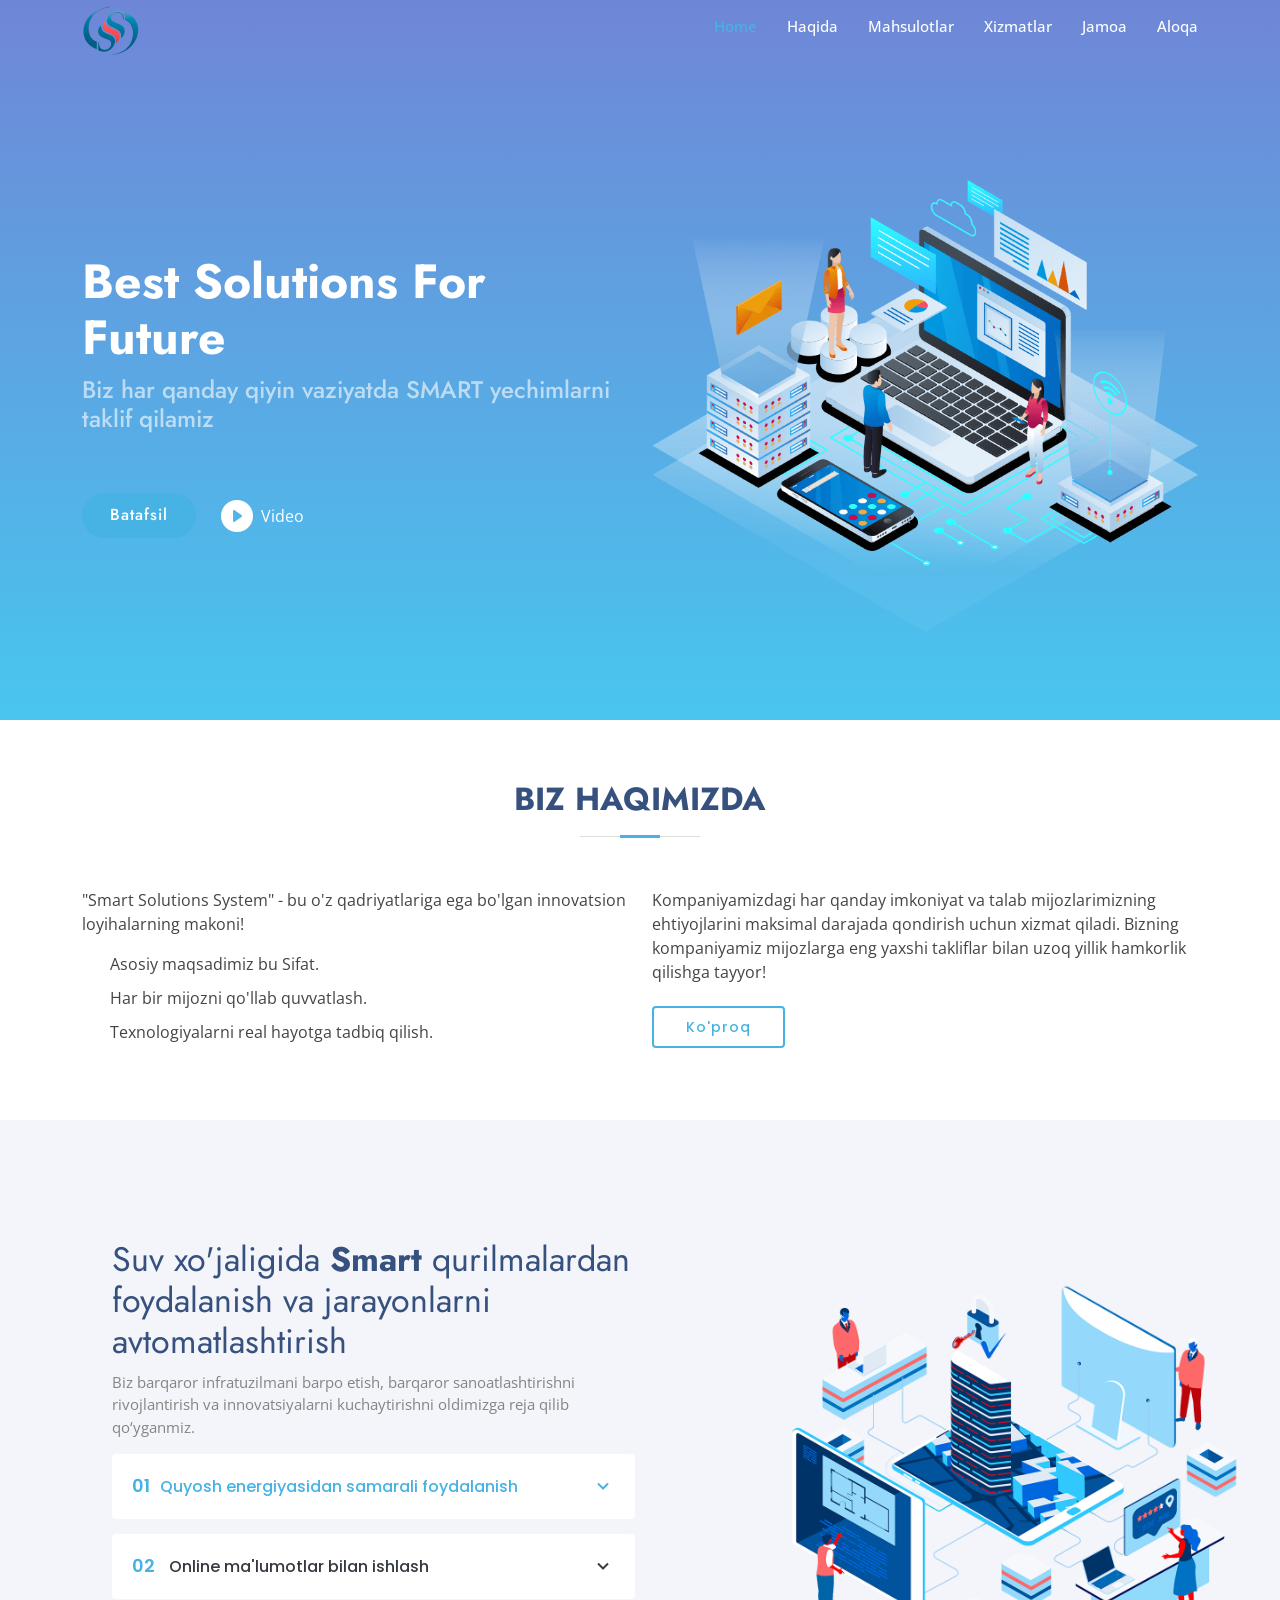
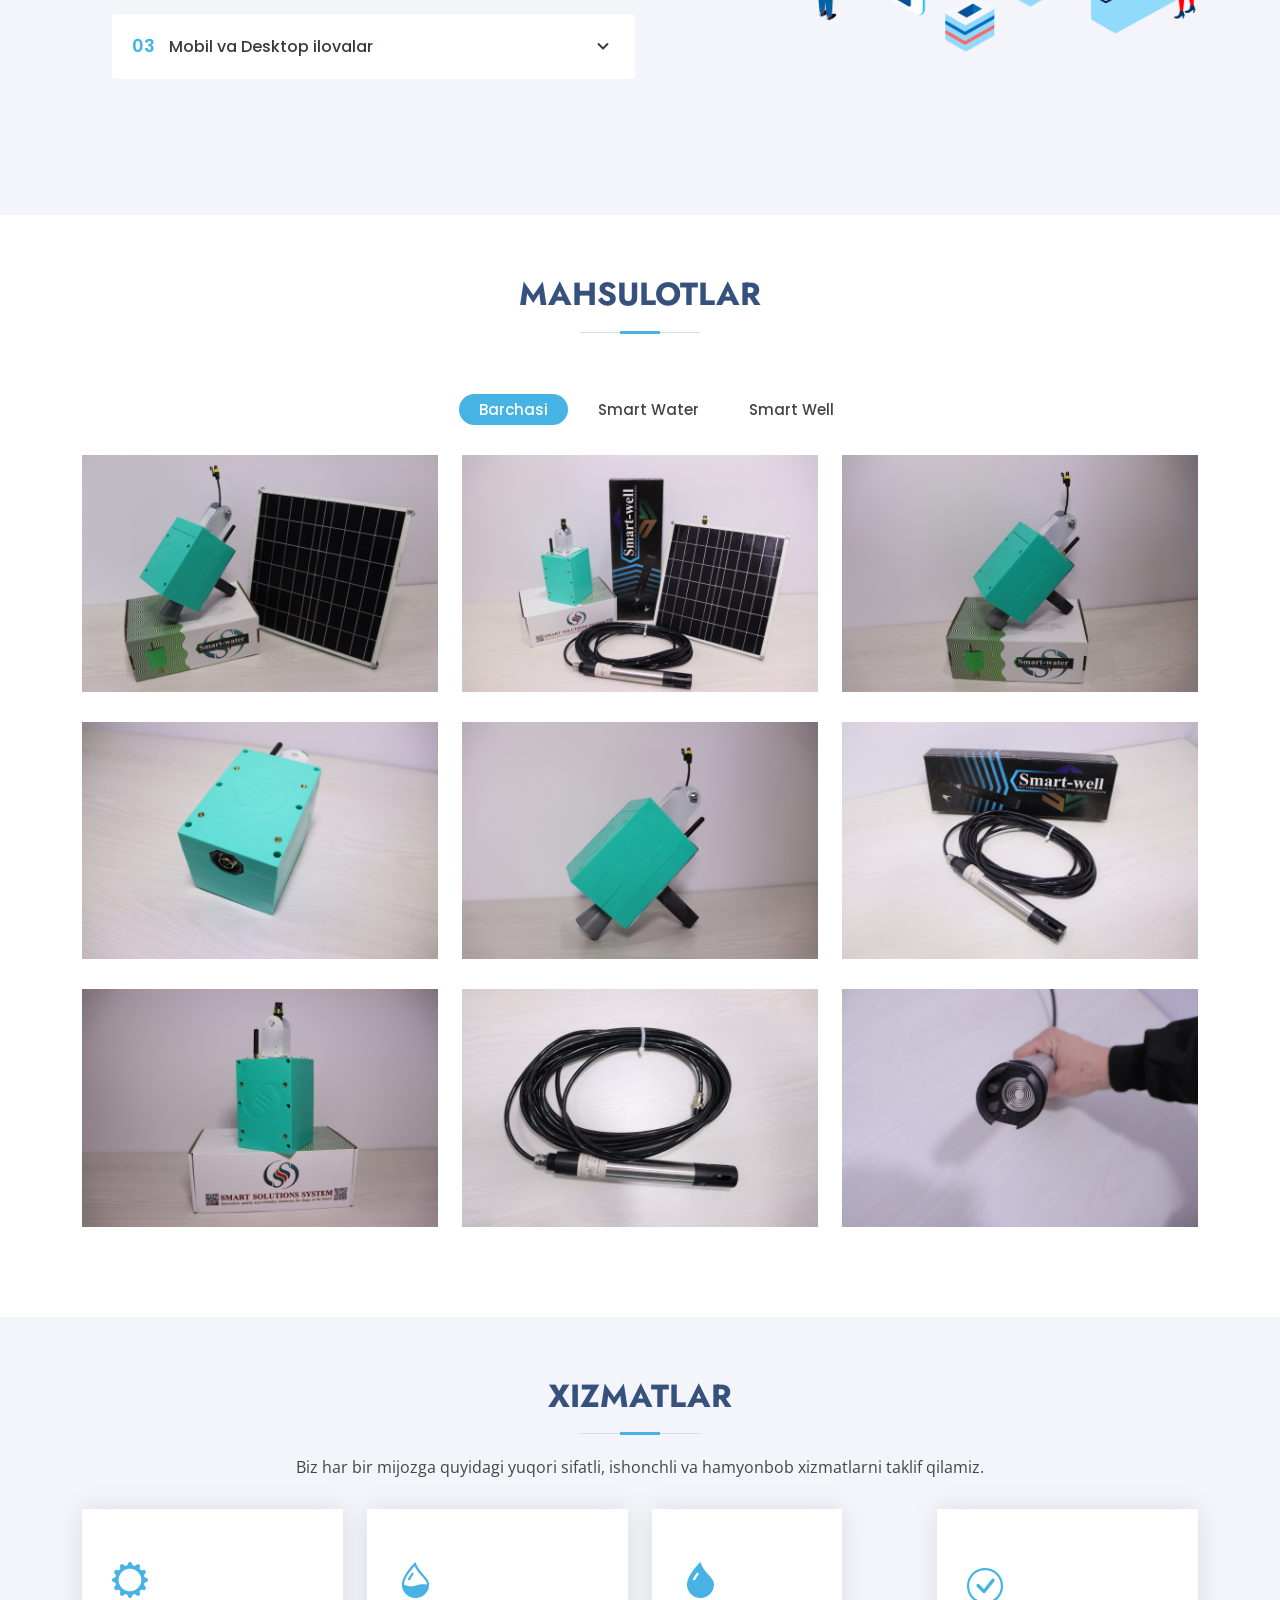
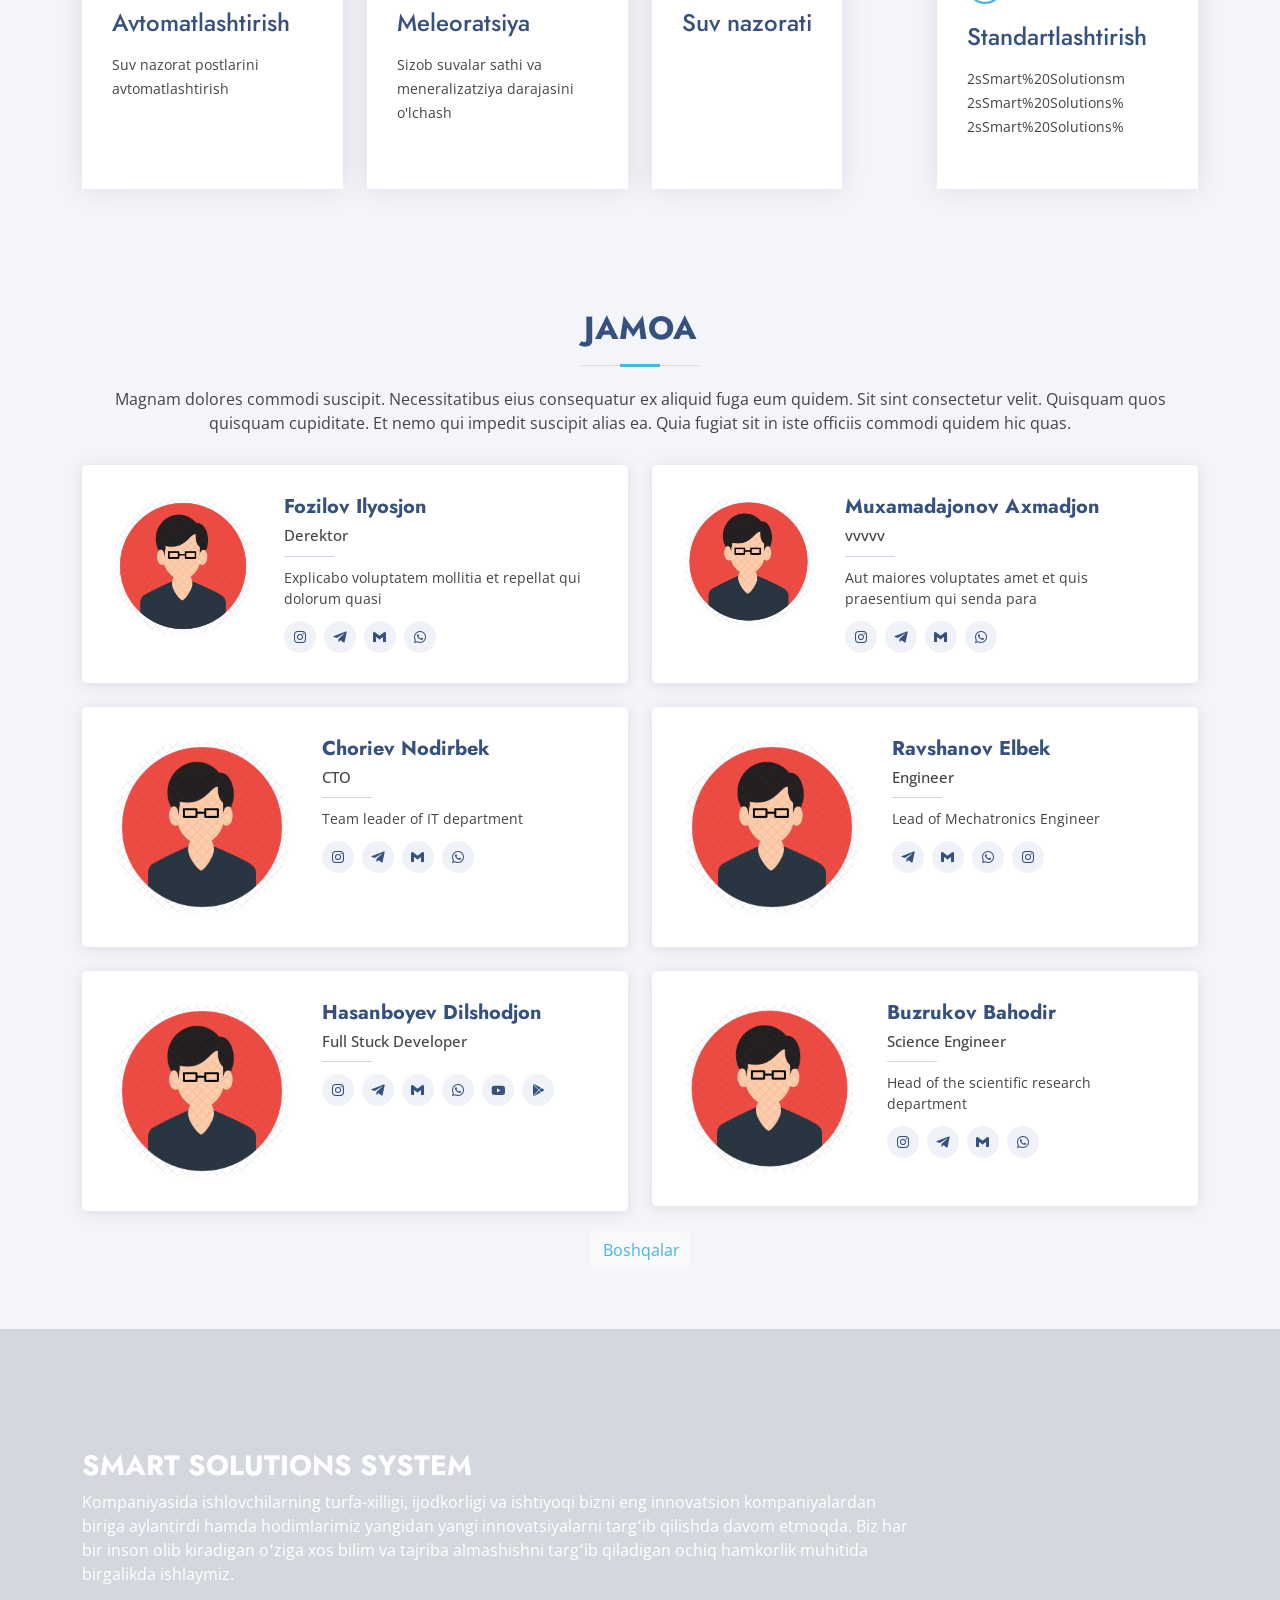
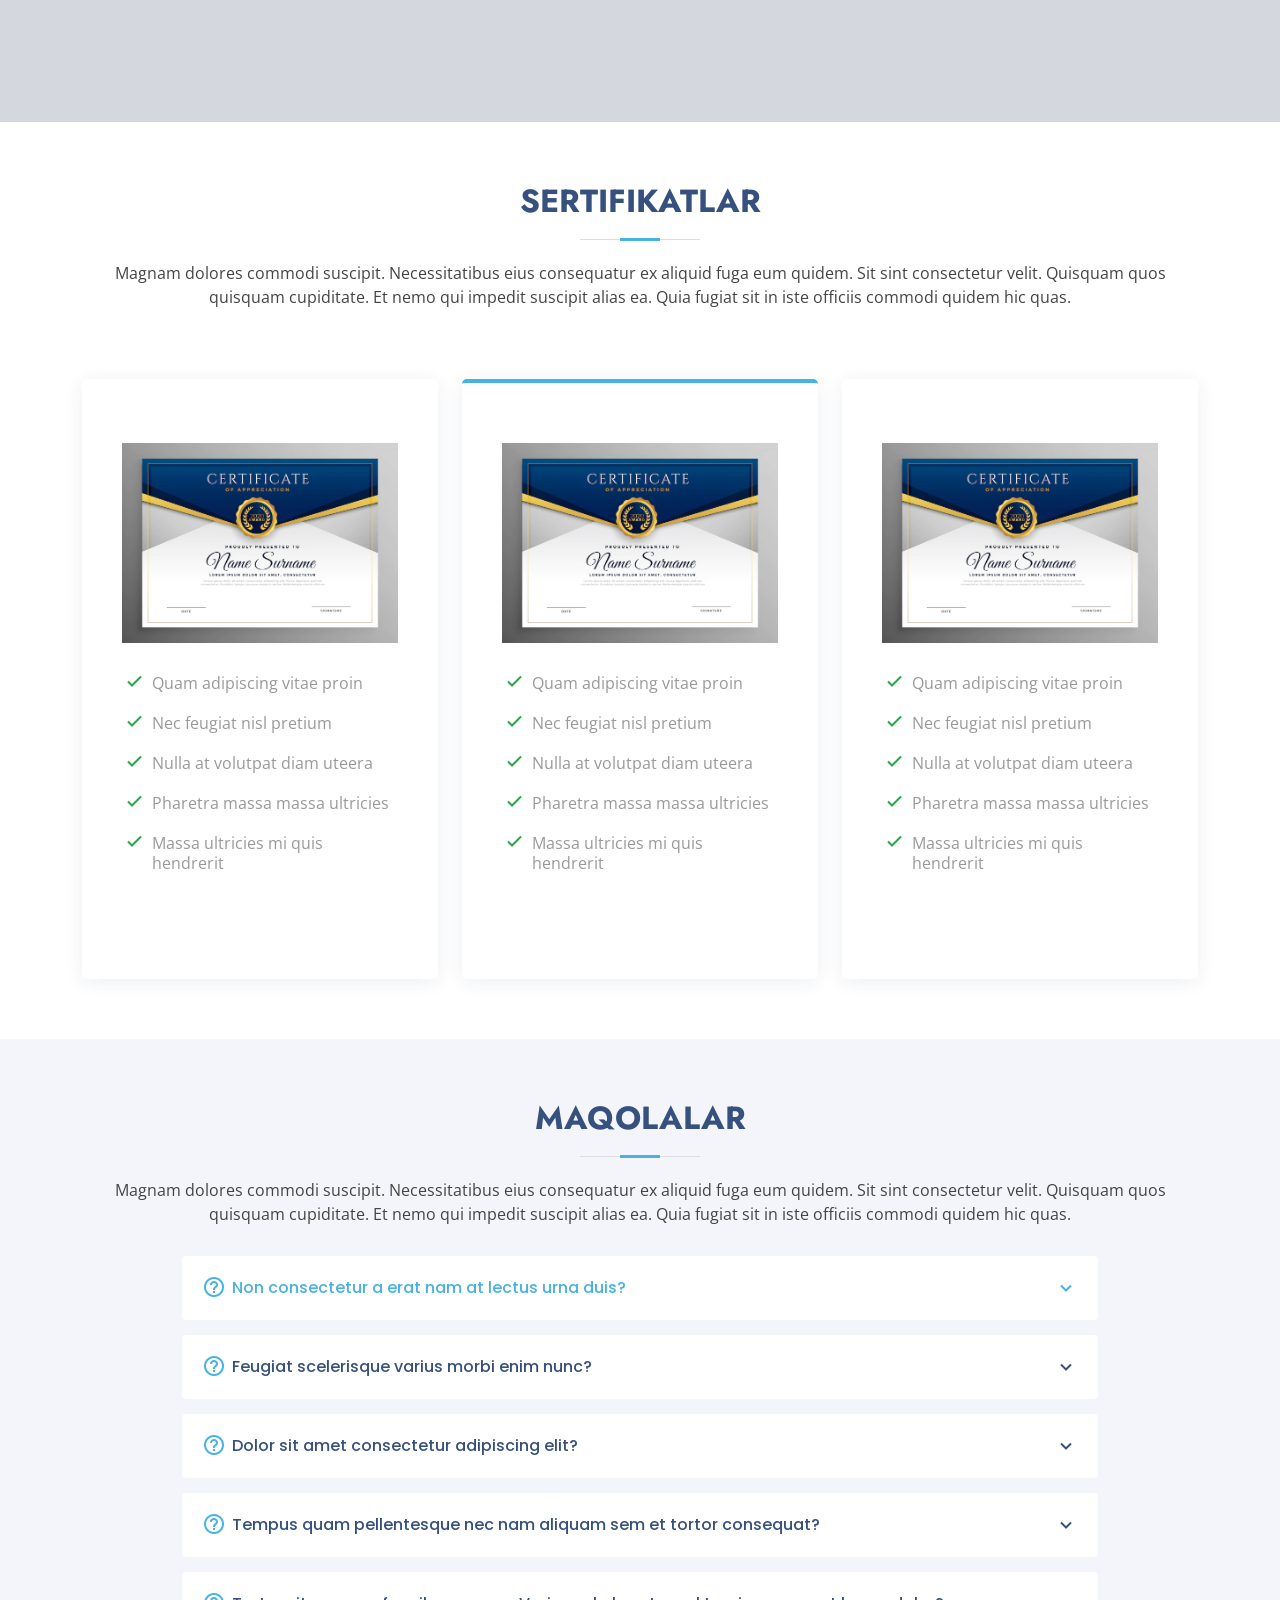
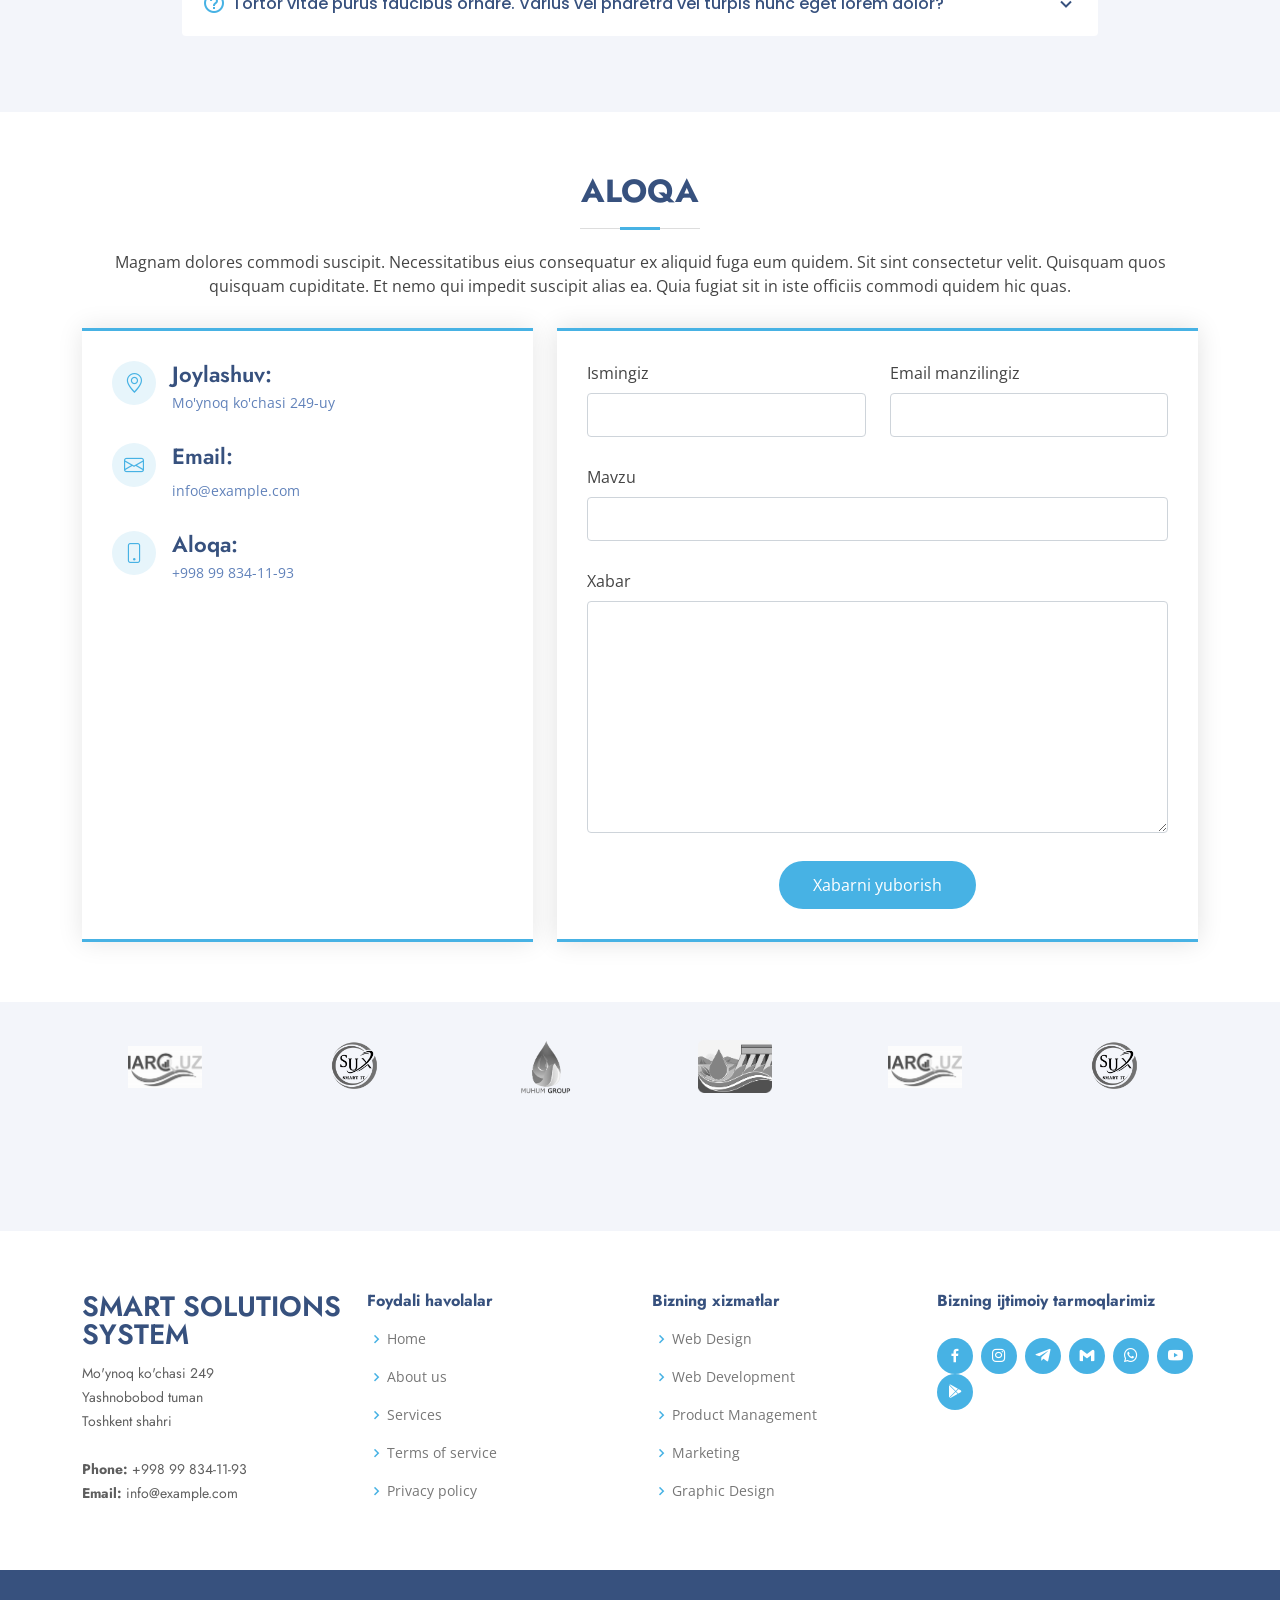
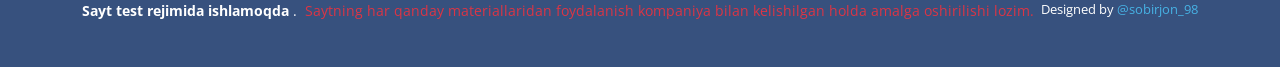
==== index.html @ 30fc3fca "before delete" ====
<!DOCTYPE html>
<html lang="en">

<head>
  <meta charset="utf-8">
  <meta content="width=device-width, initial-scale=1.0" name="viewport">

  <title>Smart Solutions System</title>
  <meta content="" name="description">
  <meta content="" name="keywords">

  <!-- Favicons -->
  <link href="assets/img/favicon.png" rel="icon">
  <link href="assets/img/apple-touch-icon.png" rel="apple-touch-icon">

  <!-- Google Fonts -->
  <link href="https://fonts.googleapis.com/css?family=Open+Sans:300,300i,400,400i,600,600i,700,700i|Jost:300,300i,400,400i,500,500i,600,600i,700,700i|Poppins:300,300i,400,400i,500,500i,600,600i,700,700i" rel="stylesheet">

  <!-- Vendor CSS Files -->
  <link href="assets/vendor/aos/aos.css" rel="stylesheet">
  <link href="assets/vendor/bootstrap/css/bootstrap.min.css" rel="stylesheet">
  <link href="assets/vendor/bootstrap-icons/bootstrap-icons.css" rel="stylesheet">
  <link rel="stylesheet" href="assets/js/purecounter_vanilla.js">
  <link href="assets/vendor/boxicons/css/boxicons.min.css" rel="stylesheet">
  <link href="assets/vendor/glightbox/css/glightbox.min.css" rel="stylesheet">
  <link href="assets/vendor/remixicon/remixicon.css" rel="stylesheet">
  <link href="assets/vendor/swiper/swiper-bundle.min.css" rel="stylesheet">
  <link href="assets/css/Newstyle.css">

  <!-- Main CSS File -->
  <link href="assets/css/style.css" rel="stylesheet">

</head>

<body>

  <!-- ======= Header ======= -->
  <header id="header" class="fixed-top ">
    <div class="container d-flex align-items-lg-start">

      <!-- <h1 class="logo me-auto"><a href="index.html"><img src="" alt=""><img src="assets/img/apple-touch-icon.png" alt=""></a></h1> -->
      <!-- Uncomment below if you prefer to use an image logo -->
      <a href="index.html" class="logo me-auto"><img src="assets/img/apple-touch-icon.png" alt="" class="img-fluid"></a>

      <nav id="navbar" class="navbar">
        <ul>
          <li><a class="nav-link scrollto active" href="#hero">Home</a></li>
          <li><a class="nav-link scrollto" href="#about">Haqida</a></li>
          <li><a class="nav-link   scrollto" href="#portfolio">Mahsulotlar</a></li>
          <li><a class="nav-link scrollto" href="#services">Xizmatlar</a></li>
          
          <li><a class="nav-link scrollto" href="#team">Jamoa</a></li>
          
          <li><a class="nav-link scrollto" href="#contact">Aloqa</a></li>
          <!-- <li><a class="getstarted scrollto" href="#about">Get Started</a></li> -->
        </ul>
        <i class="bi bi-list mobile-nav-toggle"></i>
      </nav><!-- .navbar -->

    </div>
  </header><!-- End Header -->

  <!-- ======= Hero Section ======= -->
  <section id="hero" class="d-flex align-items-center">

    <div class="container">
      <div class="row">
        <div class="col-lg-6 d-flex flex-column justify-content-center pt-4 pt-lg-0 order-2 order-lg-1" data-aos="fade-up" data-aos-delay="200">
          <h1>Best Solutions For Future</h1>
          <h2>Biz har qanday qiyin vaziyatda SMART yechimlarni taklif qilamiz</h2>
          <div class="d-flex justify-content-center justify-content-lg-start">
            <a href="#about" class="btn-get-started scrollto">Batafsil</a>
            <a href="https://www.youtube.com/@smartsolutionssystem8367" class="glightbox btn-watch-video"><i class="bi bi-play-circle-fill"></i><span>Video</span></a>
          </div>
        </div>
        <div class="col-lg-6 order-1 order-lg-2 hero-img" data-aos="zoom-in" data-aos-delay="200">
          <img src="assets/img/hero-img.png" class="img-fluid animated" alt="">
        </div>
      </div>
    </div>

  </section><!-- End Hero -->  

  <main id="main">

    

    <!-- ======= About Us Section ======= -->
    <section id="about" class="about">
      <div class="container" data-aos="fade-up">

        <div class="section-title">
          <h2>Biz haqimizda</h2>
        </div>

        <div class="row content">
          <div class="col-lg-6">
            <p>
              "Smart Solutions System" - bu o'z qadriyatlariga ega bo'lgan innovatsion loyihalarning makoni! 
              
            </p>
            <ul>
              <li><i class="ri-check-double-line"></i>Asosiy maqsadimiz bu  Sifat.</li>
              <li><i class="ri-check-double-line"></i>Har bir mijozni qo'llab quvvatlash.</li>
              <li><i class="ri-check-double-line"></i>Texnologiyalarni real hayotga tadbiq qilish.</li>
            </ul>
          </div>
          <div class="col-lg-6 pt-4 pt-lg-0">
            <p>
              Kompaniyamizdagi har qanday imkoniyat va talab mijozlarimizning ehtiyojlarini maksimal darajada qondirish uchun xizmat qiladi. Bizning kompaniyamiz mijozlarga eng yaxshi takliflar bilan uzoq yillik hamkorlik qilishga tayyor!
            </p>
            <a href="#" class="btn-learn-more">Ko'proq</a>
          </div>
        </div>

      </div>
    </section><!-- End About Us Section -->

    <!-- ======= Why Us Section ======= -->
    <section id="why-us" class="why-us section-bg">
      <div class="container-fluid" data-aos="fade-up">

        <div class="row">

          <div class="col-lg-7 d-flex flex-column justify-content-center align-items-stretch  order-2 order-lg-1">

            <div class="content">
              <h3>Suv xo'jaligida<strong> Smart </strong>qurilmalardan foydalanish va jarayonlarni avtomatlashtirish</h3>
              <p>
                Biz barqaror infratuzilmani barpo etish, barqaror sanoatlashtirishni rivojlantirish va innovatsiyalarni kuchaytirishni oldimizga reja qilib qo‘yganmiz.
              </p>
            </div>

            <div class="accordion-list">
              <ul>
                <li>
                  <a data-bs-toggle="collapse" class="collapse" data-bs-target="#accordion-list-1"><span>01</span>Quyosh energiyasidan samarali foydalanish <i class="bx bx-chevron-down icon-show"></i><i class="bx bx-chevron-down icon-close"></i></a>
                  <div id="accordion-list-1" class="collapse" data-bs-parent=".accordion-list">
                    <p>
                      Energiya isrofgarchiligini oldini olish maqsadida barcha Smart qurilmalar qayta tiklanuvchi energiya manbasi yani quyosh energiyasi ko'magida ishlaydi.
                    </p>
                  </div>
                </li>

                <li>
                  <a data-bs-toggle="collapse" data-bs-target="#accordion-list-2" class="collapsed"><span>02</span> Online ma'lumotlar bilan ishlash <i class="bx bx-chevron-down icon-show"></i><i class="bx bx-chevron-up icon-close"></i></a>
                  <div id="accordion-list-2" class="collapse" data-bs-parent=".accordion-list">
                    <p>
                      Barcha Smart qurilmalar real-time ma'lumotlarni yuboradi va ish samaradorligini sezilarli darajada oshiradi. 
                    </p>
                  </div>
                </li>

                <li>
                  <a data-bs-toggle="collapse" data-bs-target="#accordion-list-3" class="collapsed"><span>03</span>  <i class="bx bx-chevron-down icon-show"></i>Mobil va Desktop ilovalar<i class="bx bx-chevron-up icon-close"></i></a>
                  <div id="accordion-list-3" class="collapse" data-bs-parent=".accordion-list">
                    <p>
                      Jarayonlarni avtomatlashtirish maqsadida har bir Smart qurilmalar uchun maxsus zamonaviy mobil va desktop ilovalar ishlab chiqilgan.
                    </p>
                  </div>
                </li>

              </ul>
            </div>

          </div>

          <div class="col-lg-5 align-items-stretch order-1 order-lg-2 img" style='background-image: url("assets/img/why-us.png");' data-aos="zoom-in" data-aos-delay="150">&nbsp;</div>
        </div>

      </div>
    </section><!-- End Why Us Section -->

    

    <!-- ======= Portfolio Section ======= -->
    <section id="portfolio" class="portfolio">
      <div class="container" data-aos="fade-up">

        <div class="section-title">
          <h2>Mahsulotlar</h2>
          <!-- <p>Magnam dolores commodi suscipit. Necessitatibus eius consequatur ex aliquid fuga eum quidem. Sit sint consectetur velit. Quisquam quos quisquam cupiditate. Et nemo qui impedit suscipit alias ea. Quia fugiat sit in iste officiis commodi quidem hic quas.</p> -->
        </div>
        
          
        <ul id="portfolio-flters" class="d-flex justify-content-center" data-aos="fade-up" data-aos-delay="100">
          <li data-filter="*" class="filter-active">Barchasi</li>
          <li data-filter=".filter-app">Smart Water</li>
          <li data-filter=".filter-card">Smart Well</li>
          <!-- <li data-filter=".filter-web">Smart Pipe</li> -->
        </ul>

          <!-- 1 -->
        <div class="row portfolio-container" data-aos="fade-up" data-aos-delay="200">
                        
          <div class="col-lg-4 col-md-6 portfolio-item filter-app">
            <div class="portfolio-img"><img src="assets/img/portfolio/Water1.JPG" class="img-fluid" alt=""></div>
            <div class="portfolio-info">
              <h4>Smart Water</h4>
              <p>Aqlli suv</p>
              <a href="assets/img/portfolio/Water1.JPG" data-gallery="portfolioGallery" class="portfolio-lightbox preview-link" title="Smart Water (aqlli suv)"><i class="bx bx-plus"></i></a>
              <a href="product-water.html" class="details-link" title="More Details"><i class="bx bx-link"></i></a>
            </div>
          </div>
          

          <!-- 2 -->
          
          <div class="col-lg-4 col-md-6 portfolio-item filter-card">
            <div class="portfolio-img"><img src="assets/img/portfolio/Well1.JPG" class="img-fluid" alt=""></div>
            <div class="portfolio-info">
              <h4>Smart Well</h4>
              <p>Dayver</p>
              <a href="assets/img/portfolio/Well1.JPG" data-gallery="portfolioGallery" class="portfolio-lightbox preview-link" title="Smart Well (dayver)"><i class="bx bx-plus"></i></a>
              <a href="product-water.html" class="details-link" title="More Details"><i class="bx bx-link"></i></a>
            </div>
          </div>
          

          <!-- 3 -->
          
          <div class="col-lg-4 col-md-6 portfolio-item filter-app">
            <div class="portfolio-img"><img src="assets/img/portfolio/Water2.JPG" class="img-fluid" alt=""></div>
            <div class="portfolio-info">
              <h4>Smart Water</h4>
              <p>Aqlli suv</p>
              <a href="assets/img/portfolio/Water2.JPG" data-gallery="portfolioGallery" class="portfolio-lightbox preview-link" title="Smart Water (aqlli suv)"><i class="bx bx-plus"></i></a>
              <a href="product-water.html" class="details-link" title="More Details"><i class="bx bx-link"></i></a>
            </div>
          </div>
          

          <!-- 4 -->
          <div class="col-lg-4 col-md-6 portfolio-item filter-web">
            <div class="portfolio-img"><img src="assets/img/portfolio/Well3.JPG" class="img-fluid" alt=""></div>
            <div class="portfolio-info">
              <h4>Smart Well</h4>
              <p>Dayver</p>
              <a href="assets/img/portfolio/Well3.JPG" data-gallery="portfolioGallery" class="portfolio-lightbox preview-link" title="Smart Well (dayver)"><i class="bx bx-plus"></i></a>
              <a href="product-well.html" class="details-link" title="More Details"><i class="bx bx-link"></i></a>
            </div>
          </div>
          

          <!-- 5 -->
          <div class="col-lg-4 col-md-6 portfolio-item filter-app">
            <div class="portfolio-img"><img src="assets/img/portfolio/Water3.JPG" class="img-fluid" alt=""></div>
            <div class="portfolio-info">
              <h4>Smart Water</h4>
              <p>Aqlli suv</p>
              <a href="assets/img/portfolio/Water3.JPG" data-gallery="portfolioGallery" class="portfolio-lightbox preview-link" title="Smart Water (aqlli suv)"><i class="bx bx-plus"></i></a>
              <a href="product-well.html" class="details-link" title="More Details"><i class="bx bx-link"></i></a>
            </div>
          </div>
          

          <!-- 6 -->
          <div class="col-lg-4 col-md-6 portfolio-item filter-card">
            <div class="portfolio-img"><img src="assets/img/portfolio/WellBottom1.JPG" class="img-fluid" alt=""></div>
            <div class="portfolio-info">
              <h4>Smart Well</h4>
              <p>Dayver</p>
              <a href="assets/img/portfolio/WellBottom1.JPG" data-gallery="portfolioGallery" class="portfolio-lightbox preview-link" title="Smart Well (dayver)"><i class="bx bx-plus"></i></a>
              <a href="product-well.html" class="details-link" title="More Details"><i class="bx bx-link"></i></a>
            </div>
          </div>

          
          <!-- 7 -->
          <div class="col-lg-4 col-md-6 portfolio-item filter-card">
            <div class="portfolio-img"><img src="assets/img/portfolio/Well2.JPG" class="img-fluid" alt=""></div>
            <div class="portfolio-info">
              <h4>Smart Well</h4>
              <p>Dayver</p>
              <a href="assets/img/portfolio/Well2.JPG" data-gallery="portfolioGallery" class="portfolio-lightbox preview-link" title="Smart Well (dayver)"><i class="bx bx-plus"></i></a>
              <a href="product-well.html" class="details-link" title="More Details"><i class="bx bx-link"></i></a>
            </div>
          </div>


          <!-- 8 -->
          <div class="col-lg-4 col-md-6 portfolio-item filter-web">
            <div class="portfolio-img"><img src="assets/img/portfolio/WellBottom2.JPG" class="img-fluid" alt=""></div>
            <div class="portfolio-info">
              <h4>Smart Well</h4>
              <p>Dayver</p>
              <a href="assets/img/portfolio/WellBottom2.JPG" data-gallery="portfolioGallery" class="portfolio-lightbox preview-link" title="Smart Well (dayver)"><i class="bx bx-plus"></i></a>
              <a href="product-well.html" class="details-link" title="Batafsil"><i class="bx bx-link"></i></a>
            </div>
          </div>


          <!-- 9 -->
          <div class="col-lg-4 col-md-6 portfolio-item filter-card">
            <div class="portfolio-img"><img src="assets/img/portfolio/WellBottom3.JPG" class="img-fluid" alt=""></div>
            <div class="portfolio-info">
              <h4>Smart Well</h4>
              <p>Dayver</p>
              <a href="assets/img/portfolio/WellBottom3.JPG" data-gallery="portfolioGallery" class="portfolio-lightbox preview-link" title="Smart Well (dayver)"><i class="bx bx-plus"></i></a>
              <a href="product-well.html" class="details-link" title="More Details"><i class="bx bx-link"></i></a>
            </div>
          </div>

        </div>

      </div>
    </section><!-- End Portfolio Section -->

     <!-- ======= Services Section ======= -->
     <section id="services" class="services section-bg">
      <div class="container" data-aos="fade-up">

        <div class="section-title">
          <h2>Xizmatlar</h2>
          <p>Biz har bir mijozga quyidagi yuqori sifatli, ishonchli va hamyonbob xizmatlarni taklif qilamiz.</p>
        </div>

        <div class="row">
          <div class="col-xl-3 col-md-6 d-flex align-items-stretch" data-aos="zoom-in" data-aos-delay="100">
            <div class="icon-box">
              <div class="icon"><i class="bx bi-gear-wide"></i></div>
              <h4><a href="">Avtomatlashtirish</a></h4>
              <p>Suv nazorat postlarini avtomatlashtirish</p>
            </div>
          </div>

          <div class="col-xl-3 col-md-6 d-flex align-items-stretch mt-4 mt-md-0" data-aos="zoom-in" data-aos-delay="200">
            <div class="icon-box">
              <div class="icon"><i class="bx bi-droplet-half"></i></div>
              <h4><a href="">Meleoratsiya</a></h4>
              <p>Sizob suvalar sathi va meneralizatziya darajasini o'lchash
              </p>
            </div>
          </div>

          <div class="col-xl-3 col-md-6 d-flex align-items-stretch mt-4 mt-xl-0" data-aos="zoom-in" data-aos-delay="300">
            <div class="icon-box">
              <div class="icon"><i class="bx bi-droplet-fill"></i></div>
              <h4><a href="">Suv nazorati</a></h4>
              <p></p>
            </div>
          </div>

          <div class="col-xl-3 col-md-6 d-flex align-items-stretch mt-4 mt-xl-0" data-aos="zoom-in" data-aos-delay="400">
            <div class="icon-box">
              <div class="icon"><i class="bi-check-circle"></i></div>
              <h4><a href="">Standartlashtirish</a></h4>
              <p>2sSmart%20Solutionsm 2sSmart%20Solutions%
                2sSmart%20Solutions%</p>
            </div>
          </div>

        </div>

      </div>
    </section><!-- End Services Section -->
    

    <!-- ======= Team Section ======= -->
    <section id="team" class="team section-bg">
      <div class="container" data-aos="fade-up">

        <div class="section-title">
          <h2>Jamoa</h2>
          <p>Magnam dolores commodi suscipit. Necessitatibus eius consequatur ex aliquid fuga eum quidem. Sit sint consectetur velit. Quisquam quos quisquam cupiditate. Et nemo qui impedit suscipit alias ea. Quia fugiat sit in iste officiis commodi quidem hic quas.</p>
        </div>

        <div class="row">

          <div class="col-lg-6">
          <div class="member d-flex align-items-start" data-aos="zoom-in" data-aos-delay="100">
            <div class="pic"><img src="assets/img/team/forall.png" class="img-fluid" alt=""></div>
            <div class="member-info">
              <h4>Fozilov Ilyosjon</h4>
              <span>Derektor</span>
              <p>Explicabo voluptatem mollitia et repellat qui dolorum quasi</p>
              <div class="social">
                <a href="#" class="instagram"><i class="bx bxl-instagram"></i></a>
            <a href="#" class="telegram"><i class="bx bxl-telegram"></i></a>
            <a href="#" class="gmail"><i class="bx bxl-gmail"></i></a>
            <a href="#" class="whatsapp"><i class="bx bxl-whatsapp"></i></a>
              </div>
            </div>
          </div>
        </div>

        <div class="col-lg-6 mt-4 mt-lg-0">
          <div class="member d-flex align-items-start" data-aos="zoom-in" data-aos-delay="200">
            <div class="pic"><img src="assets/img/team/forall.png" class="img-fluid" alt=""></div>
            <div class="member-info">
              <h4>Muxamadajonov Axmadjon</h4>
              <span>vvvvv</span>
              <p>Aut maiores voluptates amet et quis praesentium qui senda para</p>
              <div class="social">
                <a href="#" class="instagram"><i class="bx bxl-instagram"></i></a>
            <a href="#" class="telegram"><i class="bx bxl-telegram"></i></a>
            <a href="#" class="gmail"><i class="bx bxl-gmail"></i></a>
            <a href="#" class="whatsapp"><i class="bx bxl-whatsapp"></i></a>
              </div>
            </div>
          </div>
        </div>

        

                  

          <div class="col-lg-6 mt-4">
            <div class="member d-flex align-items-start" data-aos="zoom-in" data-aos-delay="300">
              <div class="pic"><img src="assets/img/team/forall.png" class="img-fluid" alt=""></div>
              <div class="member-info">
                <h4>Choriev Nodirbek</h4>
                <span>CTO</span>
                <p>Team leader of IT department</p>
                <div class="social">
                  <a href="https://instagram.com/nodirbek_choriev?igshid=YjM2YjNmNDA=" class="instagram" target="_blank"><i class="bx bxl-instagram"></i></a>
                  <a href="https://t.me/NodirbekChoriev" class="telegram" target="_blank"><i class="bx bxl-telegram"></i></a>
              <a href="https://mail.pcbden@gmail.com" class="gmail" target="_blank"><i class="bx bxl-gmail"></i></a>
              <a href="https://wa.me/qr/B57EUEJXX6OWC1" class="whatsapp" target="_blank"><i class="bx bxl-whatsapp"></i></a>
                </div>
              </div>
            </div>
          </div>

          <div class="col-lg-6 mt-4">
            <div class="member d-flex align-items-start" data-aos="zoom-in" data-aos-delay="400">
              <div class="pic"><img src="assets/img/team/forall.png" class="img-fluid" alt=""></div>
              <div class="member-info">
                <h4>Ravshanov Elbek</h4>
                <span>Engineer</span>
                <p>Lead of Mechatronics Engineer</p>
                <div class="social">
                  
              <a href="https://t.me/E4477" class="telegram" target="_blank" ><i class="bx bxl-telegram"></i></a>
              <a href="https://mail.elbekravshanov95@gmail.com/" class="gmail" target="_blank"><i class="bx bxl-gmail"></i></a>
              <a href="https://wa.me/qr/3SUVE2C4NPUVL1" class="whatsapp" target="_blank"><i class="bx bxl-whatsapp"></i></a>
              <a href="https://instagram.com/elbek.r.a?igshid=ZDdkNTZiNTM=" class="instagram" target="_blank"><i class="bx bxl-instagram"></i></a>
                </div>
              </div>
            </div>
          </div>

          <div class="col-lg-6 mt-4">
            <div class="member d-flex align-items-start" data-aos="zoom-in" data-aos-delay="400">
              <div class="pic"><img src="assets/img/team/forall.png" class="img-fluid" alt=""></div>
              <div class="member-info">
                <h4>Hasanboyev Dilshodjon</h4>
                <span>Full Stuck Developer</span>
                <p></p>
                <div class="social">
                  <a href="#" class="instagram"><i class="bx bxl-instagram"></i></a>
              <a href="#" class="telegram"><i class="bx bxl-telegram"></i></a>
              <a href="#" class="gmail"><i class="bx bxl-gmail"></i></a>
              <a href="#" class="whatsapp"><i class="bx bxl-whatsapp"></i></a>
              <a href="https://www.youtube.com/@smartsolutionssystem8367" class="youtube"><i class="bx bxl-youtube"></i></a>
              <a href="#" class="play-store"><i class="bx bxl-play-store"></i></a>
                </div>
              </div>
            </div>
          </div>

          <div class="col-lg-6 mt-4">
            <div class="member d-flex align-items-start" data-aos="zoom-in" data-aos-delay="300">
              <div class="pic"><img src="assets/img/team/forall.png" class="img-fluid" alt=""></div>
              <div class="member-info">
                <h4>Buzrukov Bahodir</h4>
                <span>Science Engineer</span>
                <p>Head of the scientific research department</p>
                <div class="social">
                  <a href="https://instagram.com/buzrukov_bahodir?igshid=ZDdkNTZiNTM=" target="_blank" class="instagram"><i class="bx bxl-instagram"></i></a>
              <a href="https://t.me/Lorntz" class="telegram" target="_blank"><i class="bx bxl-telegram"></i></a>
              <a href="https://mail.Bahodirindustries@gmail.com" class="gmail" target="_blank"><i class="bx bxl-gmail"></i></a>
              <a href="https://wa.me/qr/JEYP5CH5LQHKC1" class="whatsapp" target="_blank"><i class="bx bxl-whatsapp"></i></a>
                </div>
              </div>
            </div>
          </div>

          
          
          <button type="button" class="btn btn-light text-center btn-small" style="width: 100px; margin: auto; margin-top: 20px;"><a href="team.html" target="_blank">Boshqalar</a></button>

        </div>

        

      </div>
      
      
    </section><!-- End Team Section -->

    

    <!-- ======= Cta Section ======= -->
    <section id="cta" class="cta">
      <div class="container" data-aos="zoom-in">

        <div class="row">
          <div class="col-lg-9 text-center text-lg-start">
            <h3>SMART SOLUTIONS SYSTEM</h3>
            <p>Kompaniyasida ishlovchilarning turfa-xilligi, ijodkorligi va ishtiyoqi bizni eng innovatsion kompaniyalardan biriga aylantirdi hamda hodimlarimiz yangidan yangi innovatsiyalarni targʻib qilishda davom etmoqda. Biz har bir inson olib kiradigan oʻziga xos bilim va tajriba almashishni targʻib qiladigan ochiq hamkorlik muhitida birgalikda ishlaymiz.</p>
          </div>
          <!-- <div class="col-lg-3 cta-btn-container text-center">
            <a class="cta-btn align-middle" href="#">Call To Action</a>
          </div> -->
        </div>

      </div>
    </section><!-- End Cta Section -->

    <!-- ======= Pricing Section ======= -->
    <section id="pricing" class="pricing">
      <div class="container" data-aos="fade-up">

        <div class="section-title">
          <h2>Sertifikatlar</h2>
          
          <p>Magnam dolores commodi suscipit. Necessitatibus eius consequatur ex aliquid fuga eum quidem. Sit sint consectetur velit. Quisquam quos quisquam cupiditate. Et nemo qui impedit suscipit alias ea. Quia fugiat sit in iste officiis commodi quidem hic quas.</p>
        </div>

        <div class="row">

          <div class="col-lg-4" data-aos="fade-up" data-aos-delay="100">
            <div class="box">
              <div class="portfolio-img"><img src="assets/img/certificate.jpg" class="img-fluid" alt=""></div>
              <ul>
                <li><i class="bx bx-check"></i> Quam adipiscing vitae proin</li>
                <li><i class="bx bx-check"></i> Nec feugiat nisl pretium</li>
                <li><i class="bx bx-check"></i> Nulla at volutpat diam uteera</li>
                <li><i class="bx bx-check"></i> Pharetra massa massa ultricies</li>
                <li><i class="bx bx-check"></i> Massa ultricies mi quis hendrerit</li>
              </ul>
            </div>
          </div>

          <div class="col-lg-4 mt-4 mt-lg-0" data-aos="fade-up" data-aos-delay="200">
            <div class="box featured">
              <div class="portfolio-img"><img src="assets/img/certificate.jpg" class="img-fluid" alt=""></div>
              <ul>
                <li><i class="bx bx-check"></i> Quam adipiscing vitae proin</li>
                <li><i class="bx bx-check"></i> Nec feugiat nisl pretium</li>
                <li><i class="bx bx-check"></i> Nulla at volutpat diam uteera</li>
                <li><i class="bx bx-check"></i> Pharetra massa massa ultricies</li>
                <li><i class="bx bx-check"></i> Massa ultricies mi quis hendrerit</li>
              </ul>
            </div>
          </div>

          <div class="col-lg-4 mt-4 mt-lg-0" data-aos="fade-up" data-aos-delay="300">
            <div class="box">
              <div class="portfolio-img"><img src="assets/img/certificate.jpg" class="img-fluid" alt=""></div>
              <ul>
                <li><i class="bx bx-check"></i> Quam adipiscing vitae proin</li>
                <li><i class="bx bx-check"></i> Nec feugiat nisl pretium</li>
                <li><i class="bx bx-check"></i> Nulla at volutpat diam uteera</li>
                <li><i class="bx bx-check"></i> Pharetra massa massa ultricies</li>
                <li><i class="bx bx-check"></i> Massa ultricies mi quis hendrerit</li>
              </ul>
            </div>
          </div>

        </div>

      </div>
    </section><!-- End Pricing Section -->

    <!-- ======= Frequently Asked Questions Section ======= -->
    <section id="faq" class="faq section-bg">
      <div class="container" data-aos="fade-up">

        <div class="section-title">
          <h2>Maqolalar</h2>
          <p>Magnam dolores commodi suscipit. Necessitatibus eius consequatur ex aliquid fuga eum quidem. Sit sint consectetur velit. Quisquam quos quisquam cupiditate. Et nemo qui impedit suscipit alias ea. Quia fugiat sit in iste officiis commodi quidem hic quas.
            
          </p>
        </div>

        <div class="faq-list">
          <ul>
            <li data-aos="fade-up" data-aos-delay="100">
              <i class="bx bx-help-circle icon-help"></i> <a data-bs-toggle="collapse" class="collapse" data-bs-target="#faq-list-1">Non consectetur a erat nam at lectus urna duis? <i class="bx bx-chevron-down icon-show"></i><i class="bx bx-chevron-down icon-close"></i></a>
              <div id="faq-list-1" class="collapse" data-bs-parent=".faq-list">
                <img src="assets/img/article-1.jpg" class="img-responsive center-block" alt="">
                <p>
                  O‘zbekistonda foydalanilayotgan jami suv resurslarining 20 foizi mamlakat ichkarisida, 80 foizi esa qo‘shni Tojikiston va Qirg‘iziston hududida shakllanadi. Mutaxassislarning hisob-kitobiga ko‘ra, so‘nggi 40 yilda Tojikistonda mavjud bo‘lgan 8 mingdan ortiq muzliklar maydonining 30 foizi, Qirg‘izistondagi 10 mingga yaqin muzliklar maydonining 16 foizi erib ketgan. Asriy muzliklarning qisqarish tendensiyasi davom etyapti. Shu bilan birga, oxirgi 20-30 yilda mintaqada yog‘ingarchilik miqdori ham sezilarli darajada kamaydi. Bu esa suv resurslari hajmiga o‘z ta'sirini ko‘rsatyapti. Yog‘ingarchilik nisbatan kam bo‘lgan 2021 yilda mamlakatimizda suv tanqisligining oldini olish, iqtisodiyot tarmoqlari, qishloq xo‘jaligi va aholi tomorqalariga suvni yetkazib berish uchun Suv xo‘jaligi vazirligi tomonidan barcha zaruriy chora-tadbirlar ko‘rilmoqda
                </p>
              </div>
            </li>

            <li data-aos="fade-up" data-aos-delay="200">
              <i class="bx bx-help-circle icon-help"></i> <a data-bs-toggle="collapse" data-bs-target="#faq-list-2" class="collapsed">Feugiat scelerisque varius morbi enim nunc? <i class="bx bx-chevron-down icon-show"></i><i class="bx bx-chevron-up icon-close"></i></a>
              <div id="faq-list-2" class="collapse" data-bs-parent=".faq-list">
                <p>
                  Dolor sit amet consectetur adipiscing elit pellentesque habitant morbi. Id interdum velit laoreet id donec ultrices. Fringilla phasellus faucibus scelerisque eleifend donec pretium. Est pellentesque elit ullamcorper dignissim. Mauris ultrices eros in cursus turpis massa tincidunt dui.
                </p>
              </div>
            </li>

            <li data-aos="fade-up" data-aos-delay="300">
              <i class="bx bx-help-circle icon-help"></i> <a data-bs-toggle="collapse" data-bs-target="#faq-list-3" class="collapsed">Dolor sit amet consectetur adipiscing elit? <i class="bx bx-chevron-down icon-show"></i><i class="bx bx-chevron-up icon-close"></i></a>
              <div id="faq-list-3" class="collapse" data-bs-parent=".faq-list">
                <p>
                  Eleifend mi in nulla posuere sollicitudin aliquam ultrices sagittis orci. Faucibus pulvinar elementum integer enim. Sem nulla pharetra diam sit amet nisl suscipit. Rutrum tellus pellentesque eu tincidunt. Lectus urna duis convallis convallis tellus. Urna molestie at elementum eu facilisis sed odio morbi quis
                </p>
              </div>
            </li>

            <li data-aos="fade-up" data-aos-delay="400">
              <i class="bx bx-help-circle icon-help"></i> <a data-bs-toggle="collapse" data-bs-target="#faq-list-4" class="collapsed">Tempus quam pellentesque nec nam aliquam sem et tortor consequat? <i class="bx bx-chevron-down icon-show"></i><i class="bx bx-chevron-up icon-close"></i></a>
              <div id="faq-list-4" class="collapse" data-bs-parent=".faq-list">
                <p>
                  Molestie a iaculis at erat pellentesque adipiscing commodo. Dignissim suspendisse in est ante in. Nunc vel risus commodo viverra maecenas accumsan. Sit amet nisl suscipit adipiscing bibendum est. Purus gravida quis blandit turpis cursus in.
                </p>
              </div>
            </li>

            <li data-aos="fade-up" data-aos-delay="500">
              <i class="bx bx-help-circle icon-help"></i> <a data-bs-toggle="collapse" data-bs-target="#faq-list-5" class="collapsed">Tortor vitae purus faucibus ornare. Varius vel pharetra vel turpis nunc eget lorem dolor? <i class="bx bx-chevron-down icon-show"></i><i class="bx bx-chevron-up icon-close"></i></a>
              <div id="faq-list-5" class="collapse" data-bs-parent=".faq-list">
                <p>
                  Laoreet sit amet cursus sit amet dictum sit amet justo. Mauris vitae ultricies leo integer malesuada nunc vel. Tincidunt eget nullam non nisi est sit amet. Turpis nunc eget lorem dolor sed. Ut venenatis tellus in metus vulputate eu scelerisque.
                </p>
              </div>
            </li>

          </ul>
        </div>

      </div>
    </section><!-- End Frequently Asked Questions Section -->

    <!-- ======= Contact Section ======= -->
    <section id="contact" class="contact">
      <div class="container" data-aos="fade-up">

        <div class="section-title">
          <h2>Aloqa</h2>
          <p>Magnam dolores commodi suscipit. Necessitatibus eius consequatur ex aliquid fuga eum quidem. Sit sint consectetur velit. Quisquam quos quisquam cupiditate. Et nemo qui impedit suscipit alias ea. Quia fugiat sit in iste officiis commodi quidem hic quas.</p>
        </div>

        <div class="row">

          <div class="col-lg-5 d-flex align-items-stretch">
            <div class="info">
              <div class="address">
                <i class="bi bi-geo-alt"></i>
                <h4>Joylashuv:</h4>
                <p>Mo'ynoq ko'chasi 249-uy</p>
              </div>

              <div class="email">
                <i class="bi bi-envelope"></i>
                <h4>Email:</h4>
                <p>info@example.com</p>
              </div>

              <div class="phone">
                <i class="bi bi-phone"></i>
                <h4>Aloqa:</h4>
                <p>+998 99 834-11-93</p>
              </div>

              <iframe src="https://www.google.com/maps/embed?pb=!1m18!1m12!1m3!1d265.0796677484553!2d69.33216548528233!3d41.26459364842778!2m3!1f0!2f0!3f0!3m2!1i1024!2i768!4f13.1!3m3!1m2!1s0x38ae5fdd0efd714f%3A0xe9d97c22dd4cc803!2sSmart%20Solutions%20System!5e0!3m2!1suz!2s!4v1669574217876!5m2!1suz!2s" frameborder="0" style="border:0; width: 100%; height: 290px;" allowfullscreen></iframe>
            </div>

          </div>

          <div class="col-lg-7 mt-5 mt-lg-0 d-flex align-items-stretch">
            <form action="forms/contact.php" method="post" role="form" class="php-email-form">
              <div class="row">
                <div class="form-group col-md-6">
                  <label for="name">Ismingiz</label>
                  <input type="text" name="name" class="form-control" id="name" required>
                </div>
                <div class="form-group col-md-6">
                  <label for="name">Email manzilingiz</label>
                  <input type="email" class="form-control" name="email" id="email" required>
                </div>
              </div>
              <div class="form-group">
                <label for="name">Mavzu</label>
                <input type="text" class="form-control" name="subject" id="subject" required>
              </div>
              <div class="form-group">
                <label for="name">Xabar</label>
                <textarea class="form-control" name="message" rows="10" required></textarea>
              </div>
              <div class="my-3">
                <div class="loading">Loading</div>
                <div class="error-message"></div>
                <div class="sent-message">Sizning xabaringiz yuborildi!</div>
              </div>
              <div class="text-center"><button type="submit">Xabarni yuborish </button></div>
            </form>
          </div>

        </div>

      </div>
    </section><!-- End Contact Section -->

  </main><!-- End #main -->

  <!-- ======= Clients Section ======= -->
  <section id="clients" class="clients section-bg">
    <div class="container">

      <div class="row" data-aos="zoom-in">

        <div class="col-lg-2 col-md-4 col-6 d-flex align-items-center justify-content-center">
          <a href="http://www.iarc.uz/ " target="_blank"><img src="assets/img/clients/client-2.png" class="img-fluid" alt=""></a>
          
        </div>

        <div class="col-lg-2 col-md-4 col-6 d-flex align-items-center justify-content-center">
          <img src="assets/img/clients/client-1.png" class="img-fluid" alt="">
        </div>

        <div class="col-lg-2 col-md-4 col-6 d-flex align-items-center justify-content-center">
          <img src="assets/img/clients/client-6.png" class="img-fluid" alt="">
        </div>

        <div class="col-lg-2 col-md-4 col-6 d-flex align-items-center justify-content-center">
          <a href="https://water.gov.uz/uz" target="_blank"><img src="assets/img/clients/client-4.png" class="img-fluid" alt=""></a>
          
        </div>

        <div class="col-lg-2 col-md-4 col-6 d-flex align-items-center justify-content-center">
          <a href="http://www.iarc.uz/ " target="_blank"><img src="assets/img/clients/client-2.png" class="img-fluid" alt=""></a>
          
        </div>

        <div class="col-lg-2 col-md-4 col-6 d-flex align-items-center justify-content-center">
          <img src="assets/img/clients/client-1.png" class="img-fluid" alt="">
        </div>

      </div>

    </div>
  </section><!-- End Cliens Section -->

  <!-- ======= Footer ======= -->
  <footer id="footer">

    <div class="footer-newsletter">
      <div class="container">
        <div class="row justify-content-center">
          <!-- <div class="col-lg-6">
            <h4>Talab va takliflar</h4>
            <p>Sizning fikringiz biz uchun muhim.</p>
            <form action="" method="post">
              <input type="email" name="email"><input type="submit" value="Yuborish"> -->
            </form>
          </div>
        </div>
      </div>
    </div>

    <div class="footer-top">
      <div class="container">
        <div class="row">

          <div class="col-lg-3 col-md-6 footer-contact">
            <h3>Smart Solutions System</h3>
            <p>
              Mo'ynoq ko'chasi 249 <br>
              Yashnobobod tuman<br>
              Toshkent shahri <br><br>
              <strong>Phone:</strong> +998 99 834-11-93<br>
              <strong>Email:</strong> info@example.com<br>
            </p>
          </div>

          <div class="col-lg-3 col-md-6 footer-links">
            <h4>Foydali havolalar</h4>
            <ul>
              <li><i class="bx bx-chevron-right"></i> <a href="#">Home</a></li>
              <li><i class="bx bx-chevron-right"></i> <a href="#">About us</a></li>
              <li><i class="bx bx-chevron-right"></i> <a href="#">Services</a></li>
              <li><i class="bx bx-chevron-right"></i> <a href="#">Terms of service</a></li>
              <li><i class="bx bx-chevron-right"></i> <a href="#">Privacy policy</a></li>
            </ul>
          </div>

          <div class="col-lg-3 col-md-6 footer-links">
            <h4>Bizning xizmatlar</h4>
            <ul>
              <li><i class="bx bx-chevron-right"></i> <a href="#">Web Design</a></li>
              <li><i class="bx bx-chevron-right"></i> <a href="#">Web Development</a></li>
              <li><i class="bx bx-chevron-right"></i> <a href="#">Product Management</a></li>
              <li><i class="bx bx-chevron-right"></i> <a href="#">Marketing</a></li>
              <li><i class="bx bx-chevron-right"></i> <a href="#">Graphic Design</a></li>
            </ul>
          </div>

          <div class="col-lg-3 col-md-6 footer-links">
            <h4>Bizning ijtimoiy tarmoqlarimiz</h4>
            
            <div class="social-links mt-3">
              <a href="#" class="facebook"><i class="bx bxl-facebook"></i></a>
              <a href="#" class="instagram"><i class="bx bxl-instagram"></i></a>
              <a href="#" class="telegram"><i class="bx bxl-telegram"></i></a>
              <a href="#" class="gmail"><i class="bx bxl-gmail"></i></a>
              <a href="#" class="whatsapp"><i class="bx bxl-whatsapp"></i></a>
              <a href="https://www.youtube.com/@smartsolutionssystem8367" class="youtube"><i class="bx bxl-youtube"></i></a>
              <a href="#" class="play-store"><i class="bx bxl-play-store"></i></a>
            </div>
          </div>

        </div>
      </div>
    </div>

    <div class="container footer-bottom clearfix">
      <div class="copyright d-inline-flex">
        <!-- &copy; Copyright -->
         <strong><span>Sayt test rejimida ishlamoqda&NonBreakingSpace;</span></strong>. &NonBreakingSpace;
        <p class="text-danger">Saytning har qanday materiallaridan foydalanish kompaniya bilan kelishilgan holda amalga oshirilishi lozim.</p> 
        
      </div>
      <div class="credits">
        Designed by <a href="https://t.me/sobirjon_98">@sobirjon_98</a>
      </div>
    </div>
  </footer><!-- End Footer -->

  <div id="preloader"></div>
  <a href="#" class="back-to-top d-flex align-items-center justify-content-center"><i class="bi bi-arrow-up-short"></i></a>

  <!-- Vendor JS Files -->
  <script src="assets/vendor/aos/aos.js"></script>
  <script src="assets/vendor/bootstrap/js/bootstrap.bundle.min.js"></script>
  <script src="assets/vendor/glightbox/js/glightbox.min.js"></script>
  <script src="assets/vendor/isotope-layout/isotope.pkgd.min.js"></script>
  <script src="assets/vendor/swiper/swiper-bundle.min.js"></script>
  <script src="assets/vendor/waypoints/noframework.waypoints.js"></script>
  <script src="assets/vendor/php-email-form/validate.js"></script>

  <!--  Main JS File -->
  <script src="assets/js/main.js"></script>

</body>

</html>
---- assets/css/Newstyle.css ----
.team-button{
    margin-bottom: 2px;
}
---- assets/css/style.css ----
body {
  font-family: "Open Sans", sans-serif;
  color: #444444;
}

a {
  color: #47b2e4;
  text-decoration: none;
}

a:hover {
  color: #73c5eb;
  text-decoration: none;
}
.team-button{
  margin-bottom: 2px;
}

h1,
h2,
h3,
h4,
h5,
h6 {
  font-family: "Jost", sans-serif;
}

/*--------------------------------------------------------------
# Preloader
--------------------------------------------------------------*/
#preloader {
  position: fixed;
  top: 0;
  left: 0;
  right: 0;
  bottom: 0;
  z-index: 9999;
  overflow: hidden;
  background: #37517e;
}

#preloader:before {
  content: "";
  position: fixed;
  top: calc(50% - 30px);
  left: calc(50% - 30px);
  border: 6px solid #37517e;
  border-top-color: #fff;
  border-bottom-color: #fff;
  border-radius: 50%;
  width: 60px;
  height: 60px;
  -webkit-animation: animate-preloader 1s linear infinite;
  animation: animate-preloader 1s linear infinite;
}

@-webkit-keyframes animate-preloader {
  0% {
    transform: rotate(0deg);
  }

  100% {
    transform: rotate(360deg);
  }
}

@keyframes animate-preloader {
  0% {
    transform: rotate(0deg);
  }

  100% {
    transform: rotate(360deg);
  }
}


/*--------------------------------------------------------------
# Back to top button
--------------------------------------------------------------*/
.back-to-top {
  position: fixed;
  visibility: hidden;
  opacity: 0;
  right: 15px;
  bottom: 15px;
  z-index: 996;
  background: #47b2e4;
  width: 40px;
  height: 40px;
  border-radius: 50px;
  transition: all 0.4s;
}

.back-to-top i {
  font-size: 24px;
  color: #fff;
  line-height: 0;
}

.back-to-top:hover {
  background: #6bc1e9;
  color: #fff;
}

.back-to-top.active {
  visibility: visible;
  opacity: 1;
}

/*--------------------------------------------------------------
# Header
--------------------------------------------------------------*/
#header {
  transition: all 0.5s;
  z-index: 997;
  padding: 5px 0;
}

#header.header-scrolled,
#header.header-inner-pages {
  background: rgba(40, 58, 90, 0.9);
}

#header .logo {
  font-size: 30px;
  margin: 0;
  padding: 0;
  line-height: 1;
  font-weight: 500;
  letter-spacing: 2px;
  text-transform: uppercase;
}

#header .logo a {
  color: #fff;
}

#header .logo img {
  max-height: 50px;
}

/*--------------------------------------------------------------
# Navigation Menu
--------------------------------------------------------------*/
/**
* Desktop Navigation 
*/
.navbar {
  padding: 0;
}

.navbar ul {
  margin: 0;
  padding: 0;
  display: flex;
  list-style: none;
  align-items: center;
}

.navbar li {
  position: relative;
}

.navbar a,
.navbar a:focus {
  display: flex;
  align-items: center;
  justify-content: space-between;
  padding: 10px 0 10px 30px;
  font-size: 15px;
  font-weight: 500;
  color: #fff;
  white-space: nowrap;
  transition: 0.3s;
}

.navbar a i,
.navbar a:focus i {
  font-size: 12px;
  line-height: 0;
  margin-left: 5px;
}

.navbar a:hover,
.navbar .active,
.navbar .active:focus,
.navbar li:hover>a {
  color: #47b2e4;
}

.navbar .getstarted,
.navbar .getstarted:focus {
  padding: 8px 20px;
  margin-left: 30px;
  border-radius: 50px;
  color: #fff;
  font-size: 14px;
  border: 2px solid #47b2e4;
  font-weight: 600;
}

.navbar .getstarted:hover,
.navbar .getstarted:focus:hover {
  color: #fff;
  background: #31a9e1;
}

.navbar .dropdown ul {
  display: block;
  position: absolute;
  left: 14px;
  top: calc(100% + 30px);
  margin: 0;
  padding: 10px 0;
  z-index: 99;
  opacity: 0;
  visibility: hidden;
  background: #fff;
  box-shadow: 0px 0px 30px rgba(127, 137, 161, 0.25);
  transition: 0.3s;
  border-radius: 4px;
}

.navbar .dropdown ul li {
  min-width: 200px;
}

.navbar .dropdown ul a {
  padding: 10px 20px;
  font-size: 14px;
  text-transform: none;
  font-weight: 500;
  color: #0c3c53;
}

.navbar .dropdown ul a i {
  font-size: 12px;
}

.navbar .dropdown ul a:hover,
.navbar .dropdown ul .active:hover,
.navbar .dropdown ul li:hover>a {
  color: #47b2e4;
}

.navbar .dropdown:hover>ul {
  opacity: 1;
  top: 100%;
  visibility: visible;
}

.navbar .dropdown .dropdown ul {
  top: 0;
  left: calc(100% - 30px);
  visibility: hidden;
}

.navbar .dropdown .dropdown:hover>ul {
  opacity: 1;
  top: 0;
  left: 100%;
  visibility: visible;
}

@media (max-width: 1366px) {
  .navbar .dropdown .dropdown ul {
    left: -90%;
  }

  .navbar .dropdown .dropdown:hover>ul {
    left: -100%;
  }
}

/**
* Mobile Navigation 
*/
.mobile-nav-toggle {
  color: #fff;
  font-size: 28px;
  cursor: pointer;
  display: none;
  line-height: 0;
  transition: 0.5s;
}

.mobile-nav-toggle.bi-x {
  color: #fff;
}

@media (max-width: 991px) {
  .mobile-nav-toggle {
    display: block;
  }

  .navbar ul {
    display: none;
  }
}

.navbar-mobile {
  position: fixed;
  overflow: hidden;
  top: 0;
  right: 0;
  left: 0;
  bottom: 0;
  background: rgba(40, 58, 90, 0.9);
  transition: 0.3s;
  z-index: 999;
}

.navbar-mobile .mobile-nav-toggle {
  position: absolute;
  top: 15px;
  right: 15px;
}

.navbar-mobile ul {
  display: block;
  position: absolute;
  top: 55px;
  right: 15px;
  bottom: 15px;
  left: 15px;
  padding: 10px 0;
  border-radius: 10px;
  background-color: #fff;
  overflow-y: auto;
  transition: 0.3s;
}

.navbar-mobile a,
.navbar-mobile a:focus {
  padding: 10px 20px;
  font-size: 15px;
  color: #37517e;
}

.navbar-mobile a:hover,
.navbar-mobile .active,
.navbar-mobile li:hover>a {
  color: #47b2e4;
}

.navbar-mobile .getstarted,
.navbar-mobile .getstarted:focus {
  margin: 15px;
  color: #37517e;
}

.navbar-mobile .dropdown ul {
  position: static;
  display: none;
  margin: 10px 20px;
  padding: 10px 0;
  z-index: 99;
  opacity: 1;
  visibility: visible;
  background: #fff;
  box-shadow: 0px 0px 30px rgba(127, 137, 161, 0.25);
}

.navbar-mobile .dropdown ul li {
  min-width: 200px;
}

.navbar-mobile .dropdown ul a {
  padding: 10px 20px;
}

.navbar-mobile .dropdown ul a i {
  font-size: 12px;
}

.navbar-mobile .dropdown ul a:hover,
.navbar-mobile .dropdown ul .active:hover,
.navbar-mobile .dropdown ul li:hover>a {
  color: #47b2e4;
}

.navbar-mobile .dropdown>.dropdown-active {
  display: block;
}

/*--------------------------------------------------------------
# Hero Section
--------------------------------------------------------------*/
#hero {
  width: 100%;
  height: 80vh;
  background: linear-gradient(to top, #48c6ef 0%, #6f86d6 100%);
}

#hero .container {
  padding-top: 72px;
}

#hero h1 {
  margin: 0 0 10px 0;
  font-size: 48px;
  font-weight: 700;
  line-height: 56px;
  color: #fff;
}

#hero h2 {
  color: rgba(255, 255, 255, 0.6);
  margin-bottom: 50px;
  font-size: 24px;
}

#hero .btn-get-started {
  font-family: "Jost", sans-serif;
  font-weight: 500;
  font-size: 16px;
  letter-spacing: 1px;
  display: inline-block;
  padding: 10px 28px 11px 28px;
  border-radius: 50px;
  transition: 0.5s;
  margin: 10px 0 0 0;
  color: #fff;
  background: #47b2e4;
}

#hero .btn-get-started:hover {
  background: #209dd8;
}

#hero .btn-watch-video {
  font-size: 16px;
  display: flex;
  align-items: center;
  transition: 0.5s;
  margin: 10px 0 0 25px;
  color: #fff;
  line-height: 1;
}

#hero .btn-watch-video i {
  line-height: 0;
  color: #fff;
  font-size: 32px;
  transition: 0.3s;
  margin-right: 8px;
}

#hero .btn-watch-video:hover i {
  color: #47b2e4;
}

#hero .animated {
  animation: up-down 2s ease-in-out infinite alternate-reverse both;
}

@media (max-width: 991px) {
  #hero {
    height: 100vh;
    text-align: center;
  }

  #hero .animated {
    -webkit-animation: none;
    animation: none;
  }

  #hero .hero-img {
    text-align: center;
  }

  #hero .hero-img img {
    width: 50%;
  }
}

@media (max-width: 768px) {
  #hero h1 {
    font-size: 28px;
    line-height: 36px;
  }

  #hero h2 {
    font-size: 18px;
    line-height: 24px;
    margin-bottom: 30px;
  }

  #hero .hero-img img {
    width: 70%;
  }
}

@media (max-width: 575px) {
  #hero .hero-img img {
    width: 80%;
  }

  #hero .btn-get-started {
    font-size: 16px;
    padding: 10px 24px 11px 24px;
  }
}

@-webkit-keyframes up-down {
  0% {
    transform: translateY(10px);
  }

  100% {
    transform: translateY(-10px);
  }
}

@keyframes up-down {
  0% {
    transform: translateY(10px);
  }

  100% {
    transform: translateY(-10px);
  }
}

/*--------------------------------------------------------------
# Sections General
--------------------------------------------------------------*/
section {
  padding: 60px 0;
  overflow: hidden;
}

.section-bg {
  background-color: #f3f5fa;
}

.section-title {
  text-align: center;
  padding-bottom: 30px;
}

.section-title h2 {
  font-size: 32px;
  font-weight: bold;
  text-transform: uppercase;
  margin-bottom: 20px;
  padding-bottom: 20px;
  position: relative;
  color: #37517e;
}

.section-title h2::before {
  content: "";
  position: absolute;
  display: block;
  width: 120px;
  height: 1px;
  background: #ddd;
  bottom: 1px;
  left: calc(50% - 60px);
}

.section-title h2::after {
  content: "";
  position: absolute;
  display: block;
  width: 40px;
  height: 3px;
  background: #47b2e4;
  bottom: 0;
  left: calc(50% - 20px);
}

.section-title p {
  margin-bottom: 0;
}

/*--------------------------------------------------------------
# Clients
--------------------------------------------------------------*/
.clients {
  padding: 12px 0;
  text-align: center;
}

.clients img {
  max-width: 45%;
  transition: all 0.4s ease-in-out;
  display: inline-block;
  padding: 15px 0;
  filter: grayscale(100);
}

.clients img:hover {
  filter: none;
  transform: scale(1.1);
}

@media (max-width: 768px) {
  .clients img {
    max-width: 40%;
  }
}

/*--------------------------------------------------------------
# About Us
--------------------------------------------------------------*/
.about .content h3 {
  font-weight: 600;
  font-size: 26px;
}

.about .content ul {
  list-style: none;
  padding: 0;
}

.about .content ul li {
  padding-left: 28px;
  position: relative;
}

.about .content ul li+li {
  margin-top: 10px;
}

.about .content ul i {
  position: absolute;
  left: 0;
  top: 2px;
  font-size: 20px;
  color: #47b2e4;
  line-height: 1;
}

.about .content p:last-child {
  margin-bottom: 0;
}

.about .content .btn-learn-more {
  font-family: "Poppins", sans-serif;
  font-weight: 500;
  font-size: 14px;
  letter-spacing: 1px;
  display: inline-block;
  padding: 12px 32px;
  border-radius: 4px;
  transition: 0.3s;
  line-height: 1;
  color: #47b2e4;
  -webkit-animation-delay: 0.8s;
  animation-delay: 0.8s;
  margin-top: 6px;
  border: 2px solid #47b2e4;
}

.about .content .btn-learn-more:hover {
  background: #47b2e4;
  color: #fff;
  text-decoration: none;
}

/*--------------------------------------------------------------
# Why Us
--------------------------------------------------------------*/
.why-us .content {
  padding: 60px 100px 0 100px;
}

.why-us .content h3 {
  font-weight: 400;
  font-size: 34px;
  color: #37517e;
}

.why-us .content h4 {
  font-size: 20px;
  font-weight: 700;
  margin-top: 5px;
}

.why-us .content p {
  font-size: 15px;
  color: #848484;
}

.why-us .img {
  background-size: contain;
  background-repeat: no-repeat;
  background-position: center center;
}

.why-us .accordion-list {
  padding: 0 100px 60px 100px;
}

.why-us .accordion-list ul {
  padding: 0;
  list-style: none;
}

.why-us .accordion-list li+li {
  margin-top: 15px;
}

.why-us .accordion-list li {
  padding: 20px;
  background: #fff;
  border-radius: 4px;
}

.why-us .accordion-list a {
  display: block;
  position: relative;
  font-family: "Poppins", sans-serif;
  font-size: 16px;
  line-height: 24px;
  font-weight: 500;
  padding-right: 30px;
  outline: none;
  cursor: pointer;
}

.why-us .accordion-list span {
  color: #47b2e4;
  font-weight: 600;
  font-size: 18px;
  padding-right: 10px;
}

.why-us .accordion-list i {
  font-size: 24px;
  position: absolute;
  right: 0;
  top: 0;
}

.why-us .accordion-list p {
  margin-bottom: 0;
  padding: 10px 0 0 0;
}

.why-us .accordion-list .icon-show {
  display: none;
}

.why-us .accordion-list a.collapsed {
  color: #343a40;
}

.why-us .accordion-list a.collapsed:hover {
  color: #47b2e4;
}

.why-us .accordion-list a.collapsed .icon-show {
  display: inline-block;
}

.why-us .accordion-list a.collapsed .icon-close {
  display: none;
}

@media (max-width: 1024px) {

  .why-us .content,
  .why-us .accordion-list {
    padding-left: 0;
    padding-right: 0;
  }
}

@media (max-width: 992px) {
  .why-us .img {
    min-height: 400px;
  }

  .why-us .content {
    padding-top: 30px;
  }

  .why-us .accordion-list {
    padding-bottom: 30px;
  }
}

@media (max-width: 575px) {
  .why-us .img {
    min-height: 200px;
  }
}

/*--------------------------------------------------------------
# Skills
--------------------------------------------------------------*/
.skills .content h3 {
  font-weight: 700;
  font-size: 32px;
  color: #37517e;
  font-family: "Poppins", sans-serif;
}

.skills .content ul {
  list-style: none;
  padding: 0;
}

.skills .content ul li {
  padding-bottom: 10px;
}

.skills .content ul i {
  font-size: 20px;
  padding-right: 4px;
  color: #47b2e4;
}

.skills .content p:last-child {
  margin-bottom: 0;
}

.skills .progress {
  height: 60px;
  display: block;
  background: none;
  border-radius: 0;
}

.skills .progress .skill {
  padding: 0;
  margin: 0 0 6px 0;
  text-transform: uppercase;
  display: block;
  font-weight: 600;
  font-family: "Poppins", sans-serif;
  color: #37517e;
}

.skills .progress .skill .val {
  float: right;
  font-style: normal;
}

.skills .progress-bar-wrap {
  background: #e8edf5;
  height: 10px;
}

.skills .progress-bar {
  width: 1px;
  height: 10px;
  transition: 0.9s;
  background-color: #4668a2;
}

/*--------------------------------------------------------------
# Services
--------------------------------------------------------------*/
.services .icon-box {
  box-shadow: 0px 0 25px 0 rgba(0, 0, 0, 0.1);
  padding: 50px 30px;
  transition: all ease-in-out 0.4s;
  background: #fff;
}

.services .icon-box .icon {
  margin-bottom: 10px;
}

.services .icon-box .icon i {
  color: #47b2e4;
  font-size: 36px;
  transition: 0.3s;
}

.services .icon-box h4 {
  font-weight: 500;
  margin-bottom: 15px;
  font-size: 24px;
}

.services .icon-box h4 a {
  color: #37517e;
  transition: ease-in-out 0.3s;
}

.services .icon-box p {
  line-height: 24px;
  font-size: 14px;
  margin-bottom: 0;
}

.services .icon-box:hover {
  transform: translateY(-10px);
}

.services .icon-box:hover h4 a {
  color: #47b2e4;
}

/*--------------------------------------------------------------
# Cta
--------------------------------------------------------------*/
.cta {
  background: linear-gradient(rgba(40, 58, 90, 0.2), rgba(40, 58, 90, 0.2)), url("../img/cta-bg.jpg") fixed center center;
  background-size: cover;
  padding: 120px 0;
}

.cta h3 {
  color: #fff;
  font-size: 28px;
  font-weight: 700;
}

.cta p {
  color: #fff;
}

.cta .cta-btn {
  font-family: "Jost", sans-serif;
  font-weight: 500;
  font-size: 16px;
  letter-spacing: 1px;
  display: inline-block;
  padding: 12px 40px;
  border-radius: 50px;
  transition: 0.5s;
  margin: 10px;
  border: 2px solid #fff;
  color: #fff;
}

.cta .cta-btn:hover {
  background: #47b2e4;
  border: 2px solid #47b2e4;
}

@media (max-width: 1024px) {
  .cta {
    background-attachment: scroll;
  }
}

@media (min-width: 769px) {
  .cta .cta-btn-container {
    display: flex;
    align-items: center;
    justify-content: flex-end;
  }
}

/*--------------------------------------------------------------
# Portfolio
--------------------------------------------------------------*/
.portfolio #portfolio-flters {
  list-style: none;
  margin-bottom: 20px;
}

.portfolio #portfolio-flters li {
  cursor: pointer;
  display: inline-block;
  margin: 10px 5px;
  font-size: 15px;
  font-weight: 500;
  line-height: 1;
  color: #444444;
  transition: all 0.3s;
  padding: 8px 20px;
  border-radius: 50px;
  font-family: "Poppins", sans-serif;
}

.portfolio #portfolio-flters li:hover,
.portfolio #portfolio-flters li.filter-active {
  background: #47b2e4;
  color: #fff;
}

.portfolio .portfolio-item {
  margin-bottom: 30px;
}

.portfolio .portfolio-item .portfolio-img {
  overflow: hidden;
}

.portfolio .portfolio-item .portfolio-img img {
  transition: all 0.6s;
}

.portfolio .portfolio-item .portfolio-info {
  opacity: 0;
  position: absolute;
  left: 15px;
  bottom: 0;
  z-index: 3;
  right: 15px;
  transition: all 0.3s;
  background: rgba(55, 81, 126, 0.8);
  padding: 10px 15px;
}

.portfolio .portfolio-item .portfolio-info h4 {
  font-size: 18px;
  color: #fff;
  font-weight: 600;
  color: #fff;
  margin-bottom: 0px;
}

.portfolio .portfolio-item .portfolio-info p {
  color: #f9fcfe;
  font-size: 14px;
  margin-bottom: 0;
}

.portfolio .portfolio-item .portfolio-info .preview-link,
.portfolio .portfolio-item .portfolio-info .details-link {
  position: absolute;
  right: 40px;
  font-size: 24px;
  top: calc(50% - 18px);
  color: #fff;
  transition: 0.3s;
}

.portfolio .portfolio-item .portfolio-info .preview-link:hover,
.portfolio .portfolio-item .portfolio-info .details-link:hover {
  color: #47b2e4;
}

.portfolio .portfolio-item .portfolio-info .details-link {
  right: 10px;
}

.portfolio .portfolio-item:hover .portfolio-img img {
  transform: scale(1.15);
}

.portfolio .portfolio-item:hover .portfolio-info {
  opacity: 1;
}

/*--------------------------------------------------------------
# Portfolio Details
--------------------------------------------------------------*/
.portfolio-details {
  padding-top: 40px;
}

.portfolio-details .portfolio-details-slider img {
  width: 100%;
}

.portfolio-details .portfolio-details-slider .swiper-pagination {
  margin-top: 20px;
  position: relative;
}

.portfolio-details .portfolio-details-slider .swiper-pagination .swiper-pagination-bullet {
  width: 12px;
  height: 12px;
  background-color: #fff;
  opacity: 1;
  border: 1px solid #47b2e4;
}

.portfolio-details .portfolio-details-slider .swiper-pagination .swiper-pagination-bullet-active {
  background-color: #47b2e4;
}

.portfolio-details .portfolio-info {
  padding: 30px;
  box-shadow: 0px 0 30px rgba(55, 81, 126, 0.08);
}

.portfolio-details .portfolio-info h3 {
  font-size: 22px;
  font-weight: 700;
  margin-bottom: 20px;
  padding-bottom: 20px;
  border-bottom: 1px solid #eee;
}

.portfolio-details .portfolio-info ul {
  list-style: none;
  padding: 0;
  font-size: 15px;
}

.portfolio-details .portfolio-info ul li+li {
  margin-top: 10px;
}

.portfolio-details .portfolio-description {
  padding-top: 30px;
}

.portfolio-details .portfolio-description h2 {
  font-size: 26px;
  font-weight: 700;
  margin-bottom: 20px;
}

.portfolio-details .portfolio-description p {
  padding: 0;
}

/*--------------------------------------------------------------
# Team
--------------------------------------------------------------*/
.team .member {
  position: relative;
  box-shadow: 0px 2px 15px rgba(0, 0, 0, 0.1);
  padding: 30px;
  border-radius: 5px;
  background: #fff;
  transition: 0.5s;
}

.team .member .pic {
  overflow: hidden;
  width: 180px;
  border-radius: 50%;
}

.team .member .pic img {
  transition: ease-in-out 0.3s;
}

.team .member:hover {
  transform: translateY(-10px);
}

.team .member .member-info {
  padding-left: 30px;
}

.team .member h4 {
  font-weight: 700;
  margin-bottom: 5px;
  font-size: 20px;
  color: #37517e;
}

.team .member span {
  display: block;
  font-size: 15px;
  padding-bottom: 10px;
  position: relative;
  font-weight: 500;
}

.team .member span::after {
  content: "";
  position: absolute;
  display: block;
  width: 50px;
  height: 1px;
  background: #cbd6e9;
  bottom: 0;
  left: 0;
}

.team .member p {
  margin: 10px 0 0 0;
  font-size: 14px;
}

.team .member .social {
  margin-top: 12px;
  display: flex;
  align-items: center;
  justify-content: flex-start;
}

.team .member .social a {
  transition: ease-in-out 0.3s;
  display: flex;
  align-items: center;
  justify-content: center;
  border-radius: 50px;
  width: 32px;
  height: 32px;
  background: #eff2f8;
}

.team .member .social a i {
  color: #37517e;
  font-size: 16px;
  margin: 0 2px;
}

.team .member .social a:hover {
  background: #47b2e4;
}

.team .member .social a:hover i {
  color: #fff;
}

.team .member .social a+a {
  margin-left: 8px;
}

/*--------------------------------------------------------------
# Pricing
--------------------------------------------------------------*/
.pricing .row {
  padding-top: 40px;
}

.pricing .box {
  padding: 60px 40px;
  box-shadow: 0 3px 20px -2px rgba(20, 45, 100, 0.1);
  background: #fff;
  height: 100%;
  border-top: 4px solid #fff;
  border-radius: 5px;
}

.pricing h3 {
  font-weight: 500;
  margin-bottom: 15px;
  font-size: 20px;
  color: #37517e;
}

.pricing h4 {
  font-size: 48px;
  color: #37517e;
  font-weight: 400;
  font-family: "Jost", sans-serif;
  margin-bottom: 25px;
}

.pricing h4 sup {
  font-size: 28px;
}

.pricing h4 span {
  color: #47b2e4;
  font-size: 18px;
  display: block;
}

.pricing ul {
  padding: 20px 0;
  list-style: none;
  color: #999;
  text-align: left;
  line-height: 20px;
}

.pricing ul li {
  padding: 10px 0 10px 30px;
  position: relative;
}

.pricing ul i {
  color: #28a745;
  font-size: 24px;
  position: absolute;
  left: 0;
  top: 6px;
}

.pricing ul .na {
  color: #ccc;
}

.pricing ul .na i {
  color: #ccc;
}

.pricing ul .na span {
  text-decoration: line-through;
}

.pricing .buy-btn {
  display: inline-block;
  padding: 12px 35px;
  border-radius: 50px;
  color: #47b2e4;
  transition: none;
  font-size: 16px;
  font-weight: 500;
  font-family: "Jost", sans-serif;
  transition: 0.3s;
  border: 1px solid #47b2e4;
}

.pricing .buy-btn:hover {
  background: #47b2e4;
  color: #fff;
}

.pricing .featured {
  border-top-color: #47b2e4;
}

.pricing .featured .buy-btn {
  background: #47b2e4;
  color: #fff;
}

.pricing .featured .buy-btn:hover {
  background: #23a3df;
}

@media (max-width: 992px) {
  .pricing .box {
    max-width: 60%;
    margin: 0 auto 30px auto;
  }
}

@media (max-width: 767px) {
  .pricing .box {
    max-width: 80%;
    margin: 0 auto 30px auto;
  }
}

@media (max-width: 420px) {
  .pricing .box {
    max-width: 100%;
    margin: 0 auto 30px auto;
  }
}

/*--------------------------------------------------------------
# Frequently Asked Questions
--------------------------------------------------------------*/
.faq .faq-list {
  padding: 0 100px;
}

.faq .faq-list ul {
  padding: 0;
  list-style: none;
}

.faq .faq-list li+li {
  margin-top: 15px;
}

.faq .faq-list li {
  padding: 20px;
  background: #fff;
  border-radius: 4px;
  position: relative;
}

.faq .faq-list a {
  display: block;
  position: relative;
  font-family: "Poppins", sans-serif;
  font-size: 16px;
  line-height: 24px;
  font-weight: 500;
  padding: 0 30px;
  outline: none;
  cursor: pointer;
}

.faq .faq-list .icon-help {
  font-size: 24px;
  position: absolute;
  right: 0;
  left: 20px;
  color: #47b2e4;
}

.faq .faq-list .icon-show,
.faq .faq-list .icon-close {
  font-size: 24px;
  position: absolute;
  right: 0;
  top: 0;
}

.faq .faq-list p {
  margin-bottom: 0;
  padding: 10px 0 0 0;
}

.faq .faq-list .icon-show {
  display: none;
}

.faq .faq-list a.collapsed {
  color: #37517e;
  transition: 0.3s;
}

.faq .faq-list a.collapsed:hover {
  color: #47b2e4;
}

.faq .faq-list a.collapsed .icon-show {
  display: inline-block;
}

.faq .faq-list a.collapsed .icon-close {
  display: none;
}

@media (max-width: 1200px) {
  .faq .faq-list {
    padding: 0;
  }
}

/*--------------------------------------------------------------
# Contact
--------------------------------------------------------------*/
.contact .info {
  border-top: 3px solid #47b2e4;
  border-bottom: 3px solid #47b2e4;
  padding: 30px;
  background: #fff;
  width: 100%;
  box-shadow: 0 0 24px 0 rgba(0, 0, 0, 0.1);
}

.contact .info i {
  font-size: 20px;
  color: #47b2e4;
  float: left;
  width: 44px;
  height: 44px;
  background: #e7f5fb;
  display: flex;
  justify-content: center;
  align-items: center;
  border-radius: 50px;
  transition: all 0.3s ease-in-out;
}

.contact .info h4 {
  padding: 0 0 0 60px;
  font-size: 22px;
  font-weight: 600;
  margin-bottom: 5px;
  color: #37517e;
}

.contact .info p {
  padding: 0 0 10px 60px;
  margin-bottom: 20px;
  font-size: 14px;
  color: #6182ba;
}

.contact .info .email p {
  padding-top: 5px;
}

.contact .info .social-links {
  padding-left: 60px;
}

.contact .info .social-links a {
  font-size: 18px;
  display: inline-block;
  background: #333;
  color: #fff;
  line-height: 1;
  padding: 8px 0;
  border-radius: 50%;
  text-align: center;
  width: 36px;
  height: 36px;
  transition: 0.3s;
  margin-right: 10px;
}

.contact .info .social-links a:hover {
  background: #47b2e4;
  color: #fff;
}

.contact .info .email:hover i,
.contact .info .address:hover i,
.contact .info .phone:hover i {
  background: #47b2e4;
  color: #fff;
}

.contact .php-email-form {
  width: 100%;
  border-top: 3px solid #47b2e4;
  border-bottom: 3px solid #47b2e4;
  padding: 30px;
  background: #fff;
  box-shadow: 0 0 24px 0 rgba(0, 0, 0, 0.12);
}

.contact .php-email-form .form-group {
  padding-bottom: 8px;
}

.contact .php-email-form .validate {
  display: none;
  color: red;
  margin: 0 0 15px 0;
  font-weight: 400;
  font-size: 13px;
}

.contact .php-email-form .error-message {
  display: none;
  color: #fff;
  background: #ed3c0d;
  text-align: left;
  padding: 15px;
  font-weight: 600;
}

.contact .php-email-form .error-message br+br {
  margin-top: 25px;
}

.contact .php-email-form .sent-message {
  display: none;
  color: #fff;
  background: #18d26e;
  text-align: center;
  padding: 15px;
  font-weight: 600;
}

.contact .php-email-form .loading {
  display: none;
  background: #fff;
  text-align: center;
  padding: 15px;
}

.contact .php-email-form .loading:before {
  content: "";
  display: inline-block;
  border-radius: 50%;
  width: 24px;
  height: 24px;
  margin: 0 10px -6px 0;
  border: 3px solid #18d26e;
  border-top-color: #eee;
  -webkit-animation: animate-loading 1s linear infinite;
  animation: animate-loading 1s linear infinite;
}

.contact .php-email-form .form-group {
  margin-bottom: 20px;
}

.contact .php-email-form label {
  padding-bottom: 8px;
}

.contact .php-email-form input,
.contact .php-email-form textarea {
  border-radius: 0;
  box-shadow: none;
  font-size: 14px;
  border-radius: 4px;
}

.contact .php-email-form input:focus,
.contact .php-email-form textarea:focus {
  border-color: #47b2e4;
}

.contact .php-email-form input {
  height: 44px;
}

.contact .php-email-form textarea {
  padding: 10px 12px;
}

.contact .php-email-form button[type=submit] {
  background: #47b2e4;
  border: 0;
  padding: 12px 34px;
  color: #fff;
  transition: 0.4s;
  border-radius: 50px;
}

.contact .php-email-form button[type=submit]:hover {
  background: #209dd8;
}

@-webkit-keyframes animate-loading {
  0% {
    transform: rotate(0deg);
  }

  100% {
    transform: rotate(360deg);
  }
}

@keyframes animate-loading {
  0% {
    transform: rotate(0deg);
  }

  100% {
    transform: rotate(360deg);
  }
}

/*--------------------------------------------------------------
# Breadcrumbs
--------------------------------------------------------------*/
.breadcrumbs {
  padding: 15px 0;
  background: #f3f5fa;
  min-height: 40px;
  margin-top: 72px;
}

@media (max-width: 992px) {
  .breadcrumbs {
    margin-top: 68px;
  }
}

.breadcrumbs h2 {
  font-size: 28px;
  font-weight: 600;
  color: #37517e;
}

.breadcrumbs ol {
  display: flex;
  flex-wrap: wrap;
  list-style: none;
  padding: 0 0 10px 0;
  margin: 0;
  font-size: 14px;
}

.breadcrumbs ol li+li {
  padding-left: 10px;
}

.breadcrumbs ol li+li::before {
  display: inline-block;
  padding-right: 10px;
  color: #4668a2;
  content: "/";
}

/*--------------------------------------------------------------
# Footer
--------------------------------------------------------------*/
#footer {
  font-size: 14px;
  background: #37517e;
}

#footer .footer-newsletter {
  padding: 50px 0;
  background: #f3f5fa;
  text-align: center;
  font-size: 15px;
  color: #444444;
}

#footer .footer-newsletter h4 {
  font-size: 24px;
  margin: 0 0 20px 0;
  padding: 0;
  line-height: 1;
  font-weight: 600;
  color: #37517e;
}

#footer .footer-newsletter form {
  margin-top: 30px;
  background: #fff;
  padding: 6px 10px;
  position: relative;
  border-radius: 50px;
  box-shadow: 0px 2px 15px rgba(0, 0, 0, 0.06);
  text-align: left;
}

#footer .footer-newsletter form input[type=email] {
  border: 0;
  padding: 4px 8px;
  width: calc(100% - 100px);
}

#footer .footer-newsletter form input[type=submit] {
  position: absolute;
  top: 0;
  right: 0;
  bottom: 0;
  border: 0;
  background: none;
  font-size: 16px;
  padding: 0 20px;
  background: #47b2e4;
  color: #fff;
  transition: 0.3s;
  border-radius: 50px;
  box-shadow: 0px 2px 15px rgba(0, 0, 0, 0.1);
}

#footer .footer-newsletter form input[type=submit]:hover {
  background: #209dd8;
}

#footer .footer-top {
  padding: 60px 0 30px 0;
  background: #fff;
}

#footer .footer-top .footer-contact {
  margin-bottom: 30px;
}

#footer .footer-top .footer-contact h3 {
  font-size: 28px;
  margin: 0 0 10px 0;
  padding: 2px 0 2px 0;
  line-height: 1;
  text-transform: uppercase;
  font-weight: 600;
  color: #37517e;
}

#footer .footer-top .footer-contact p {
  font-size: 14px;
  line-height: 24px;
  margin-bottom: 0;
  font-family: "Jost", sans-serif;
  color: #5e5e5e;
}

#footer .footer-top h4 {
  font-size: 16px;
  font-weight: bold;
  color: #37517e;
  position: relative;
  padding-bottom: 12px;
}

#footer .footer-top .footer-links {
  margin-bottom: 30px;
}

#footer .footer-top .footer-links ul {
  list-style: none;
  padding: 0;
  margin: 0;
}

#footer .footer-top .footer-links ul i {
  padding-right: 2px;
  color: #47b2e4;
  font-size: 18px;
  line-height: 1;
}

#footer .footer-top .footer-links ul li {
  padding: 10px 0;
  display: flex;
  align-items: center;
}

#footer .footer-top .footer-links ul li:first-child {
  padding-top: 0;
}

#footer .footer-top .footer-links ul a {
  color: #777777;
  transition: 0.3s;
  display: inline-block;
  line-height: 1;
}

#footer .footer-top .footer-links ul a:hover {
  text-decoration: none;
  color: #47b2e4;
}

#footer .footer-top .social-links a {
  font-size: 18px;
  display: inline-block;
  background: #47b2e4;
  color: #fff;
  line-height: 1;
  padding: 8px 0;
  margin-right: 4px;
  border-radius: 50%;
  text-align: center;
  width: 36px;
  height: 36px;
  transition: 0.3s;
}

#footer .footer-top .social-links a:hover {
  background: #209dd8;
  color: #fff;
  text-decoration: none;
}

#footer .footer-bottom {
  padding-top: 30px;
  padding-bottom: 30px;
  color: #fff;
}

#footer .copyright {
  float: left;
}

#footer .credits {
  float: right;
  font-size: 13px;
}

#footer .credits a {
  transition: 0.3s;
}

@media (max-width: 768px) {
  #footer .footer-bottom {
    padding-top: 20px;
    padding-bottom: 20px;
  }

  #footer .copyright,
  #footer .credits {
    text-align: center;
    float: none;
  }

  #footer .credits {
    padding-top: 4px;
  }
}



/*--------------------------------------------------------------
# Stats Counter Section
--------------------------------------------------------------*/
.stats-counter .stats-item {
  padding: 30px;
  width: 100%;
}

.stats-counter .stats-item span {
  font-size: 48px;
  display: block;
  color: var(--color-secondary);
  font-weight: 700;
  margin-bottom: 20px;
  padding-bottom: 20px;
  position: relative;
}

.stats-counter .stats-item span:after {
  content: "";
  position: absolute;
  display: block;
  width: 25px;
  height: 3px;
  background: var(--color-primary);
  left: 0;
  right: 0;
  bottom: 0;
  margin: auto;
}


.stats-counter .stats-item p {
  padding: 0;
  margin: 0;
  font-family: var(--font-primary);
  font-size: 15px;
  font-weight: 500;
  color: var(--color-secondary);
}
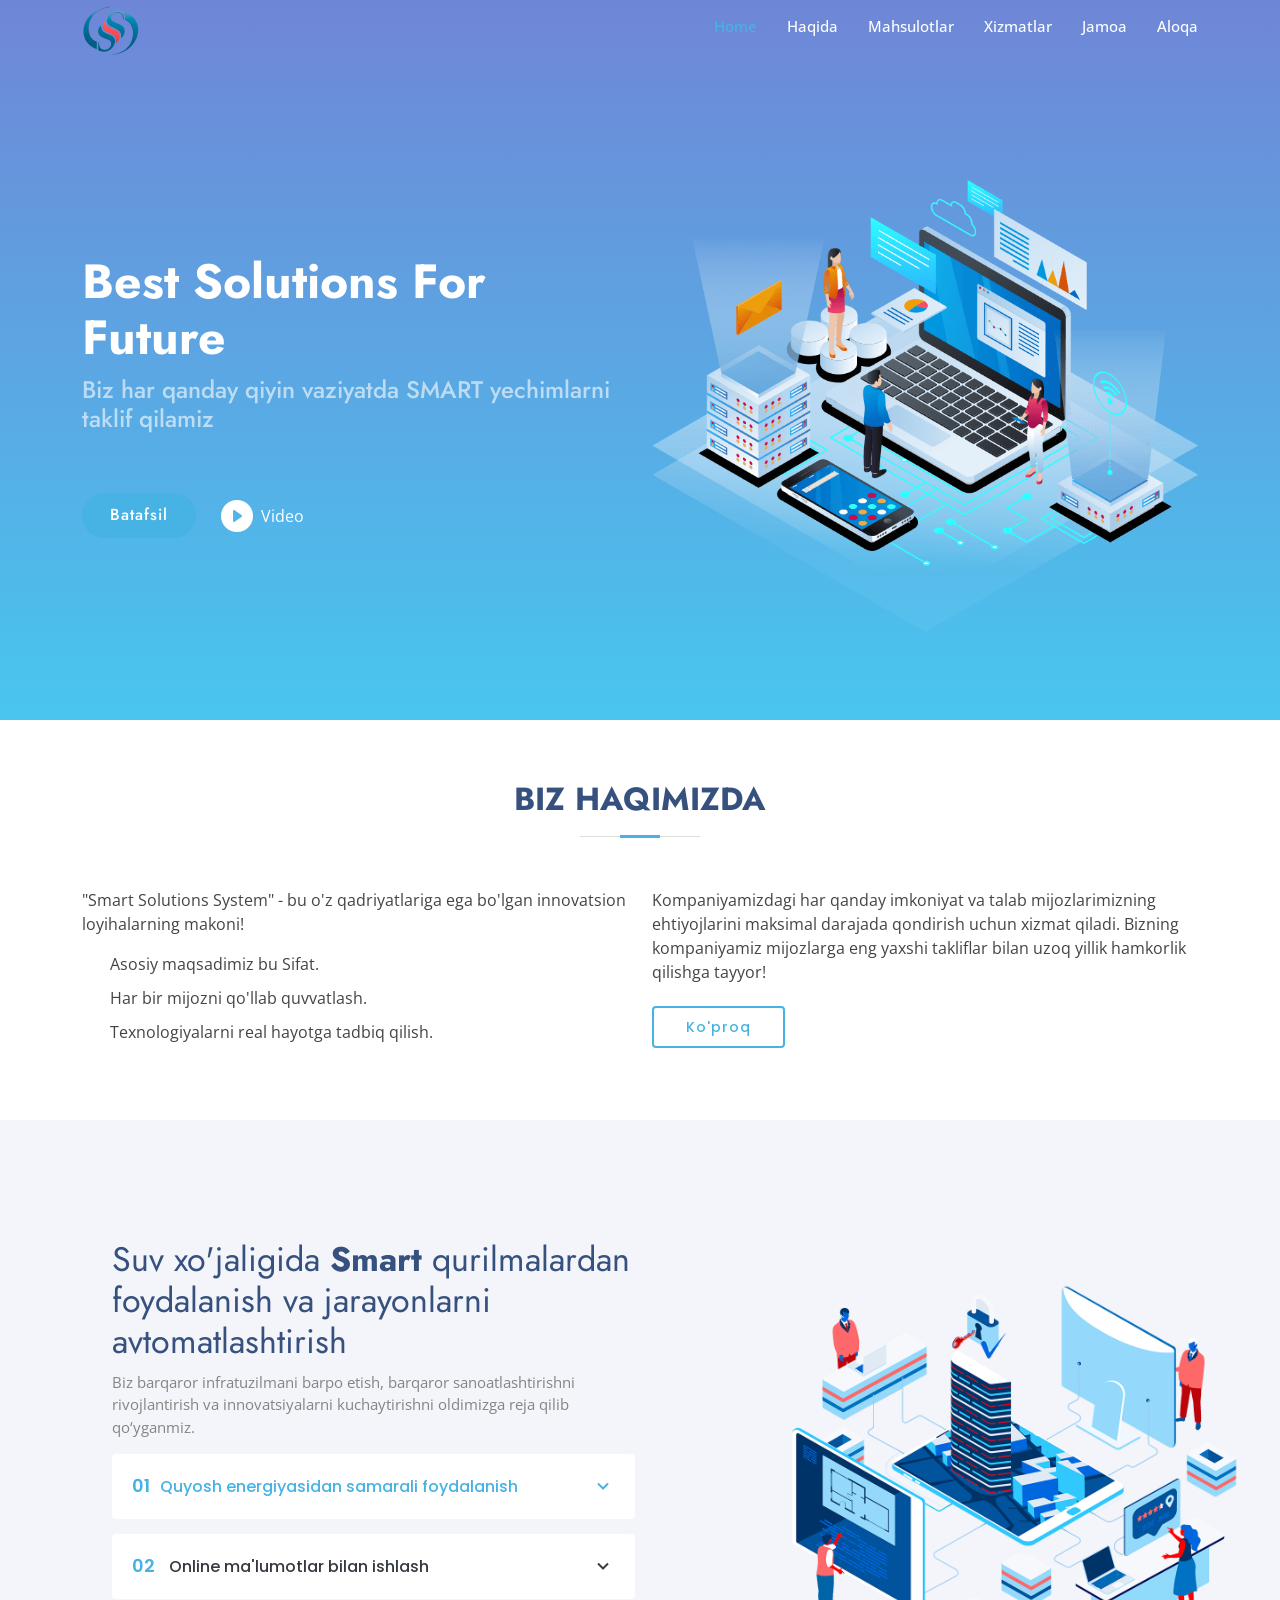
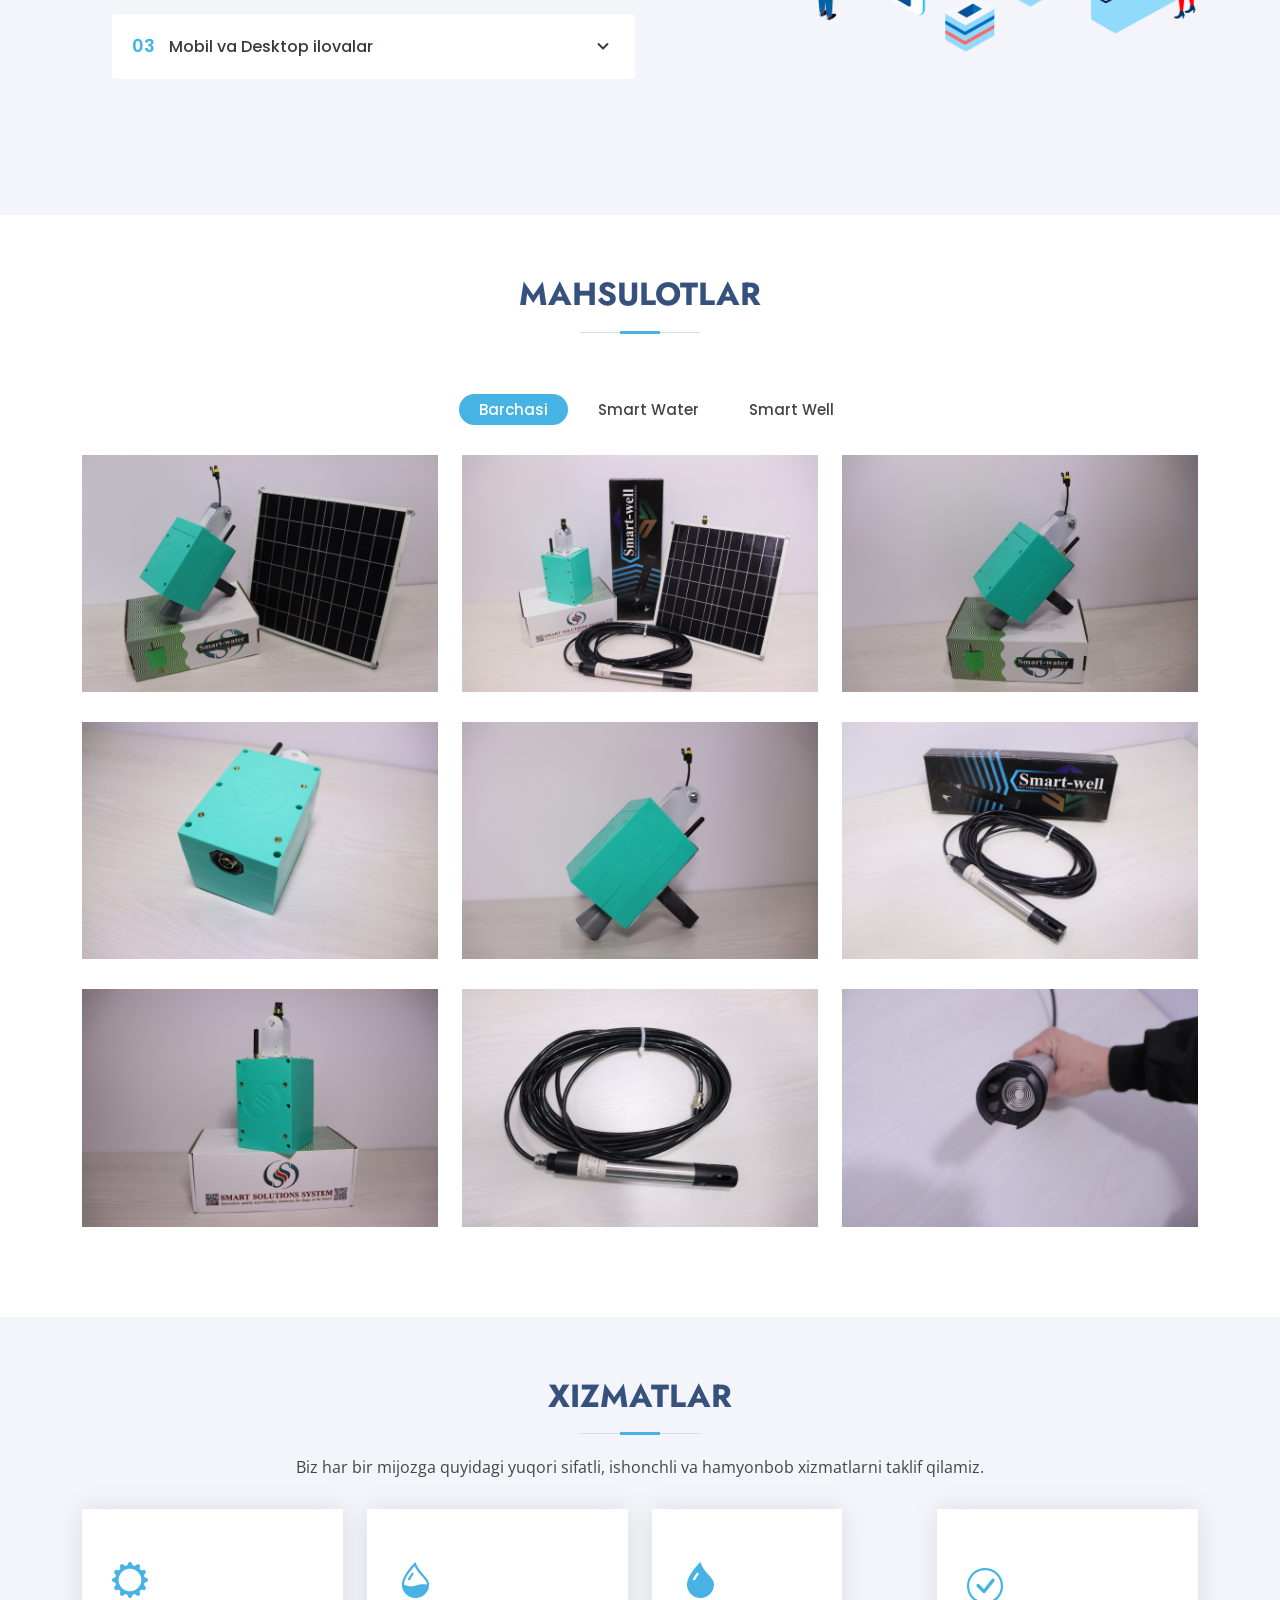
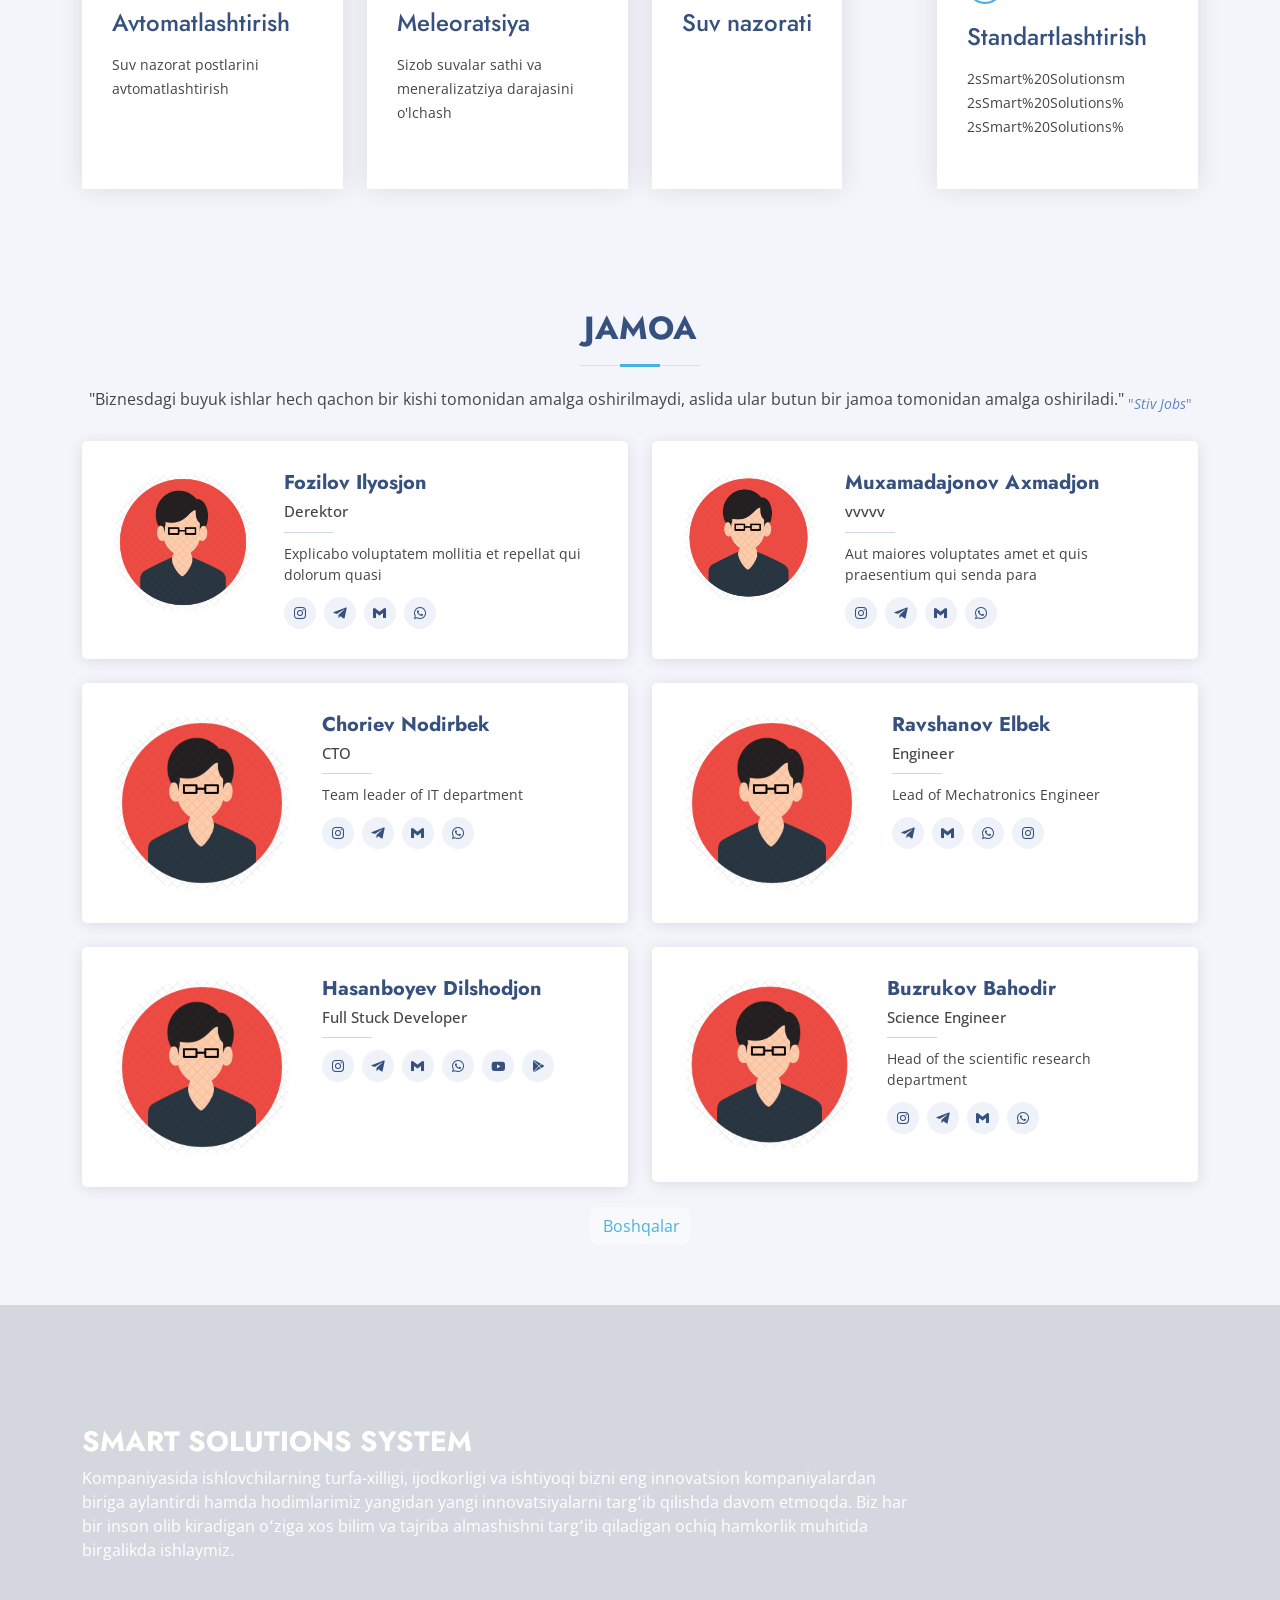
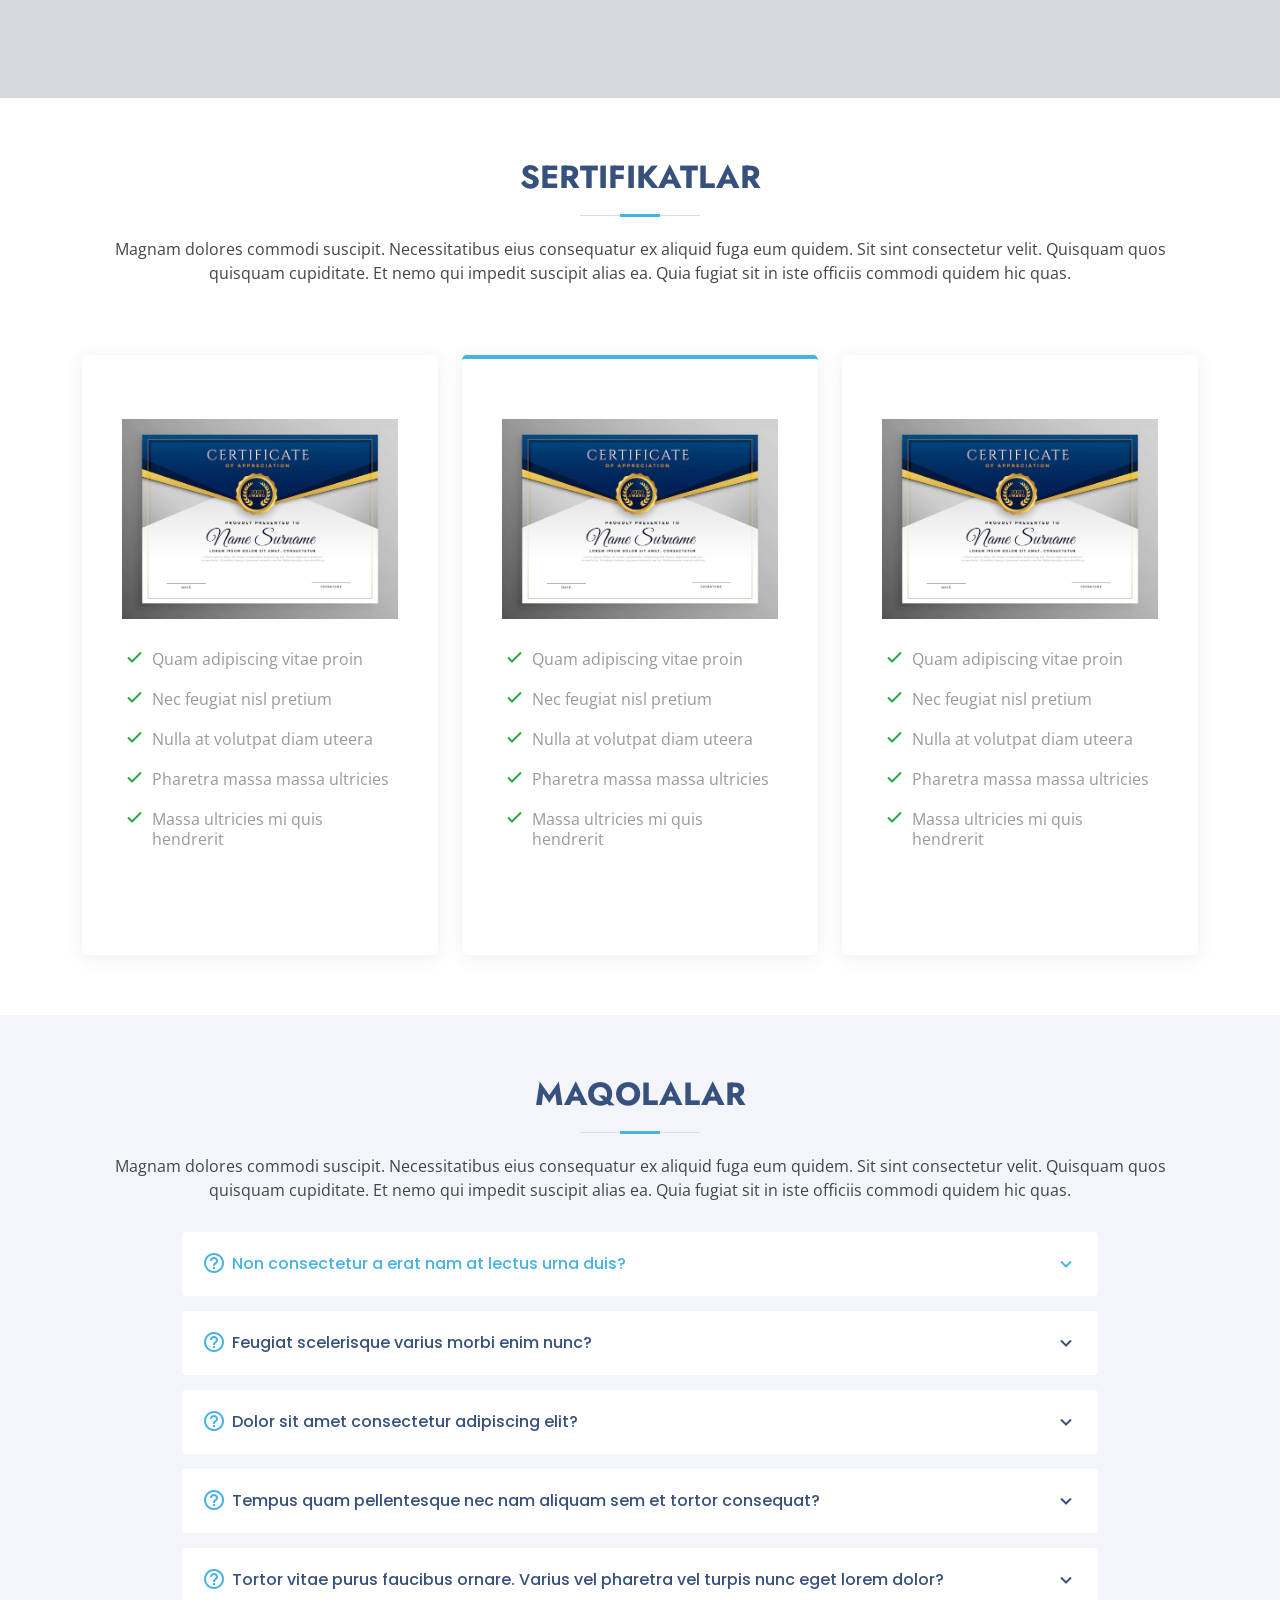
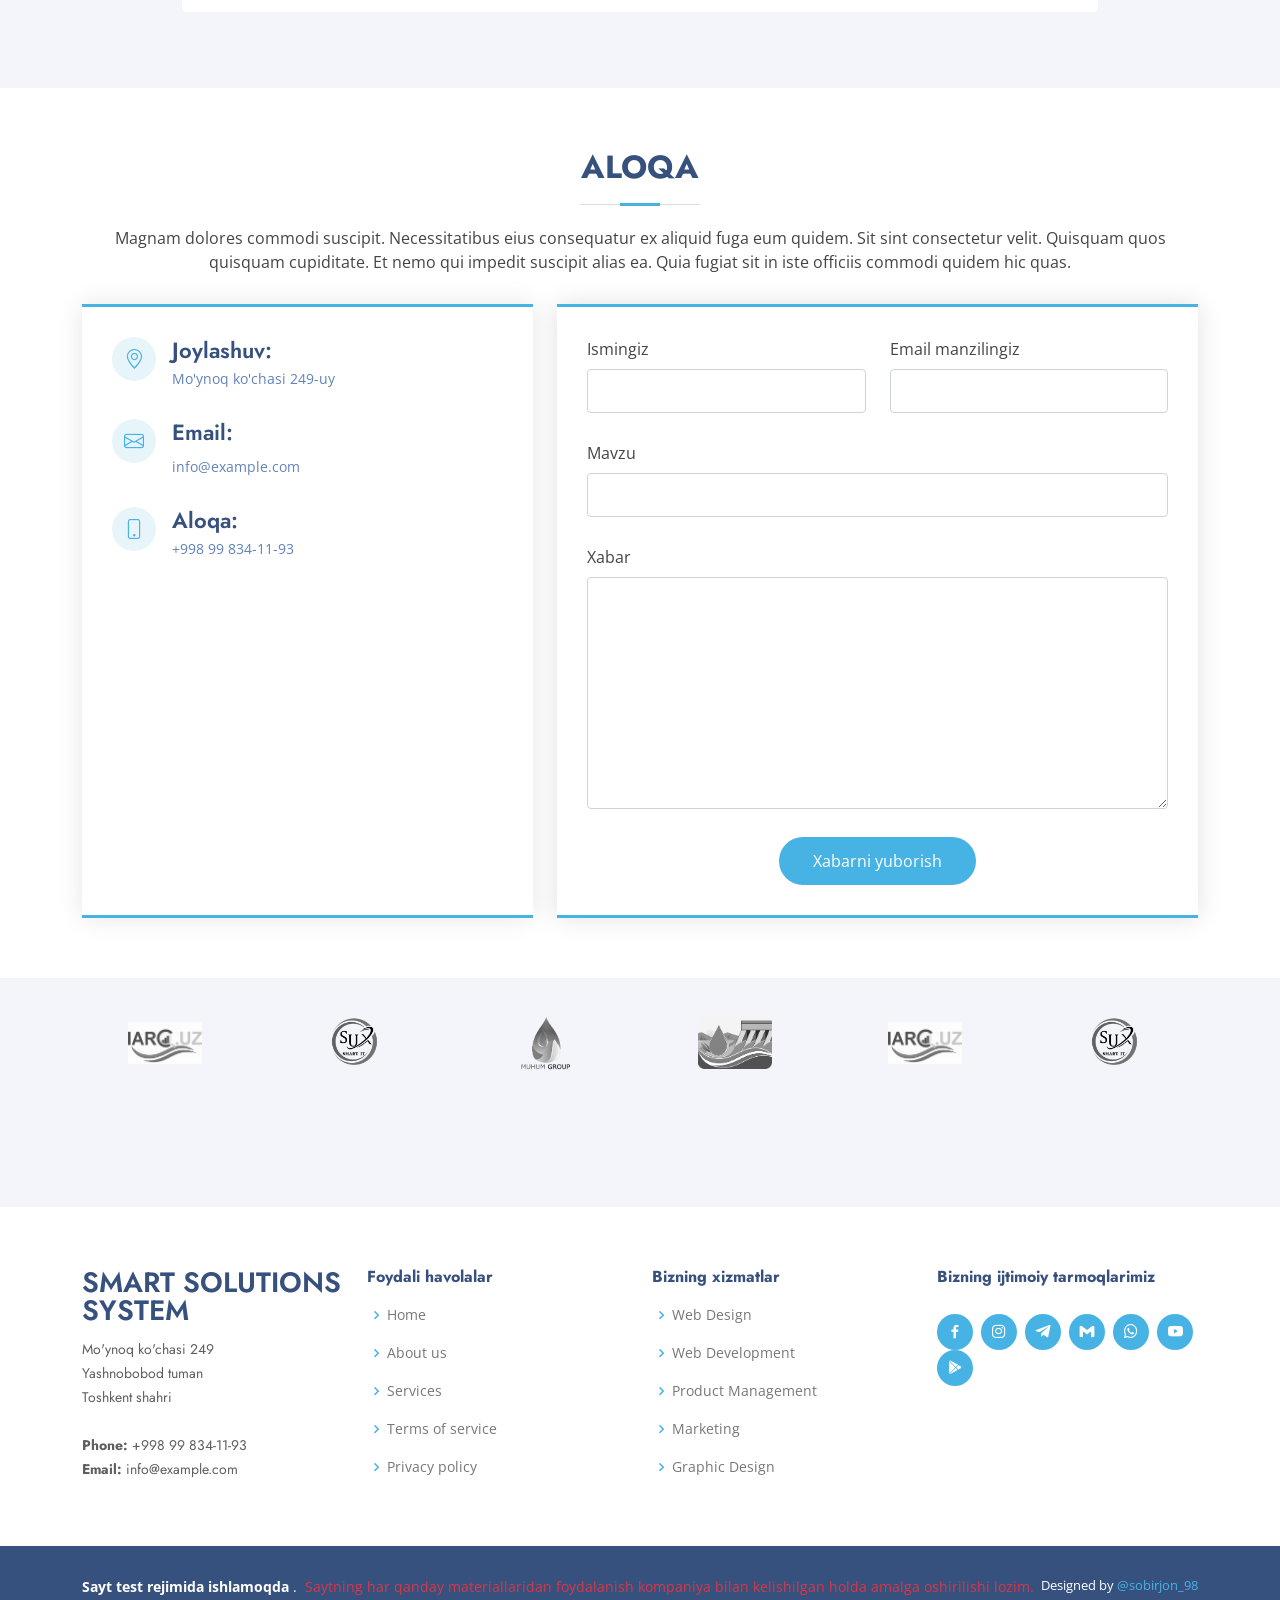
==== commit ae5934fe: "19/12/2022 5:50" ====
--- a/index.html
+++ b/index.html
@@ -212,7 +212,7 @@
               <h4>Smart Well</h4>
               <p>Dayver</p>
               <a href="assets/img/portfolio/Well1.JPG" data-gallery="portfolioGallery" class="portfolio-lightbox preview-link" title="Smart Well (dayver)"><i class="bx bx-plus"></i></a>
-              <a href="product-water.html" class="details-link" title="More Details"><i class="bx bx-link"></i></a>
+              <a href="product-well.html" class="details-link" title="More Details"><i class="bx bx-link"></i></a>
             </div>
           </div>
           
@@ -231,7 +231,7 @@
           
 
           <!-- 4 -->
-          <div class="col-lg-4 col-md-6 portfolio-item filter-web">
+          <div class="col-lg-4 col-md-6 portfolio-item filter-card">
             <div class="portfolio-img"><img src="assets/img/portfolio/Well3.JPG" class="img-fluid" alt=""></div>
             <div class="portfolio-info">
               <h4>Smart Well</h4>
@@ -279,7 +279,7 @@
 
 
           <!-- 8 -->
-          <div class="col-lg-4 col-md-6 portfolio-item filter-web">
+          <div class="col-lg-4 col-md-6 portfolio-item filter-card">
             <div class="portfolio-img"><img src="assets/img/portfolio/WellBottom2.JPG" class="img-fluid" alt=""></div>
             <div class="portfolio-info">
               <h4>Smart Well</h4>
@@ -362,8 +362,9 @@
 
         <div class="section-title">
           <h2>Jamoa</h2>
-          <p>Magnam dolores commodi suscipit. Necessitatibus eius consequatur ex aliquid fuga eum quidem. Sit sint consectetur velit. Quisquam quos quisquam cupiditate. Et nemo qui impedit suscipit alias ea. Quia fugiat sit in iste officiis commodi quidem hic quas.</p>
-        </div>
+          <p >"Biznesdagi buyuk ishlar hech qachon bir kishi tomonidan amalga oshirilmaydi, aslida ular butun bir jamoa tomonidan amalga oshiriladi." <sub style="color: rgb(98, 132, 196); font-size: 14px;">"<i>Stiv Jobs</i>"</sub> </p>
+        </div>
+        
 
         <div class="row">
 
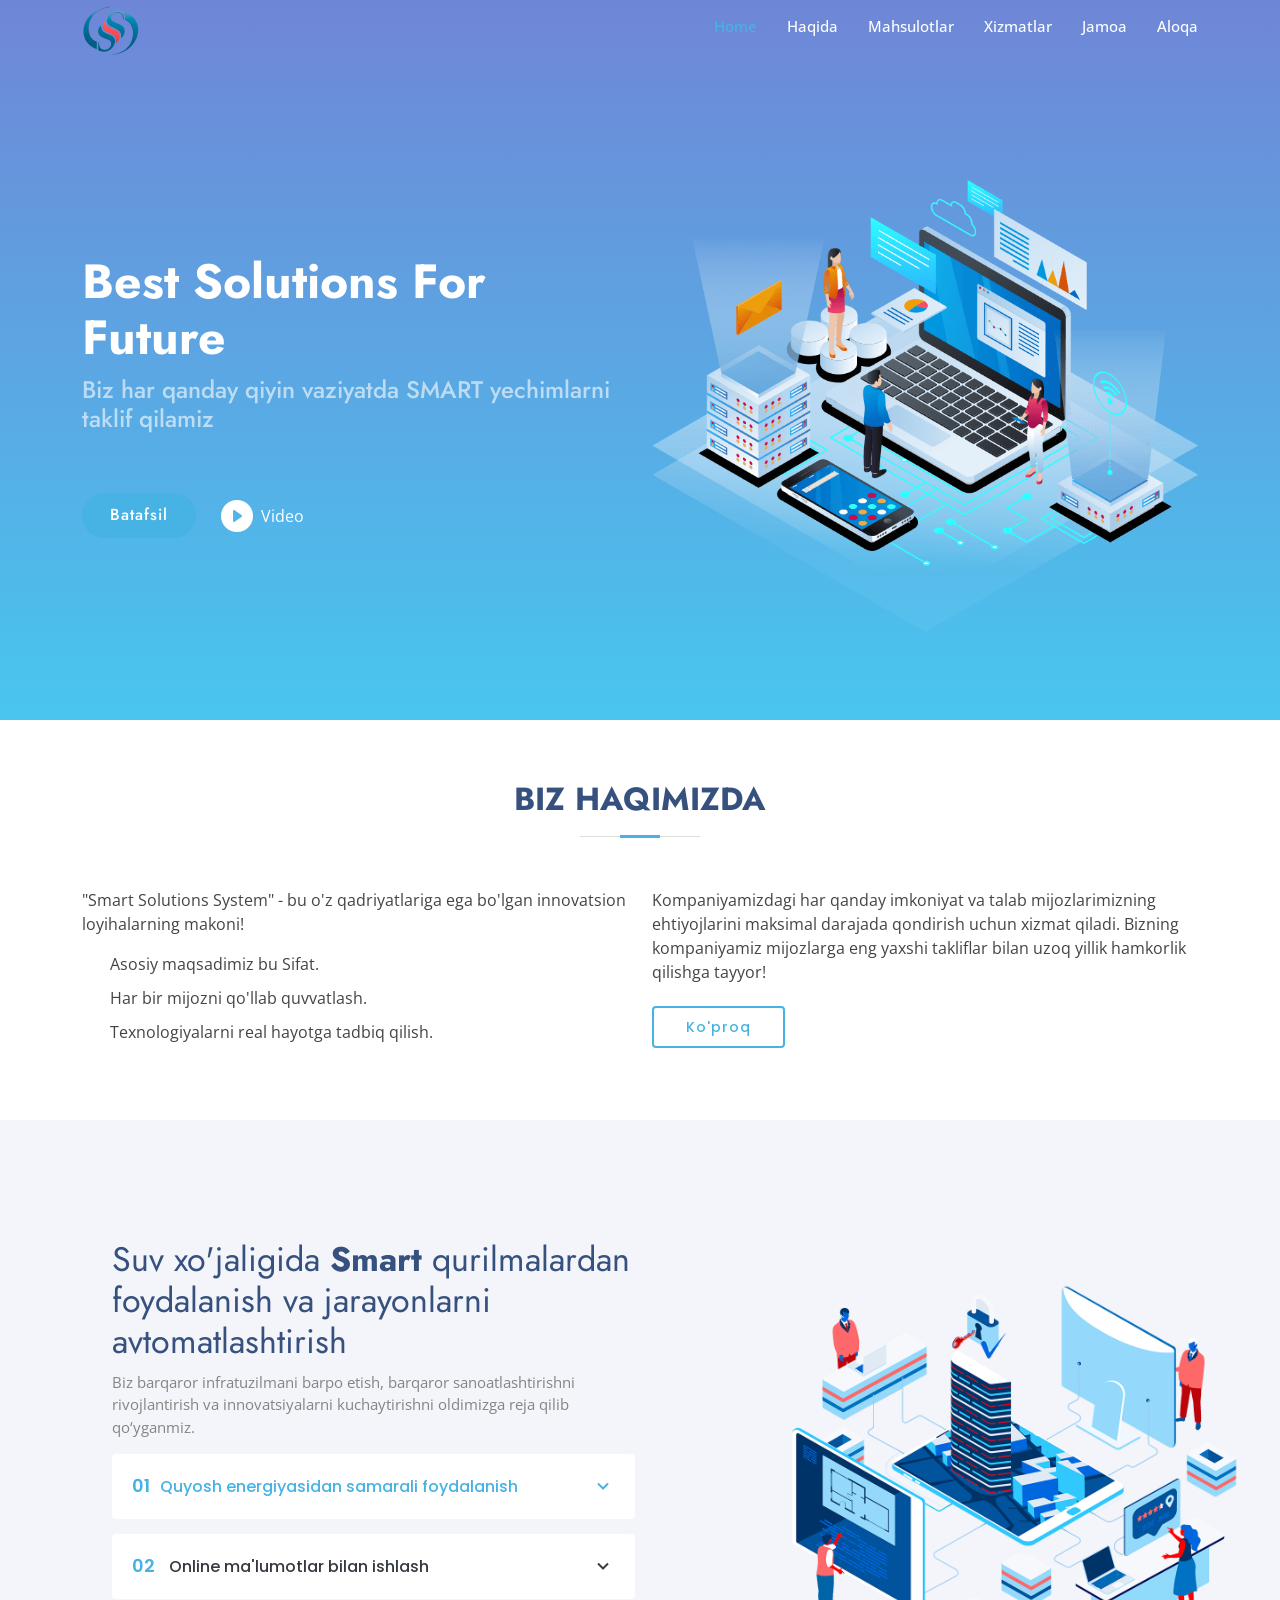
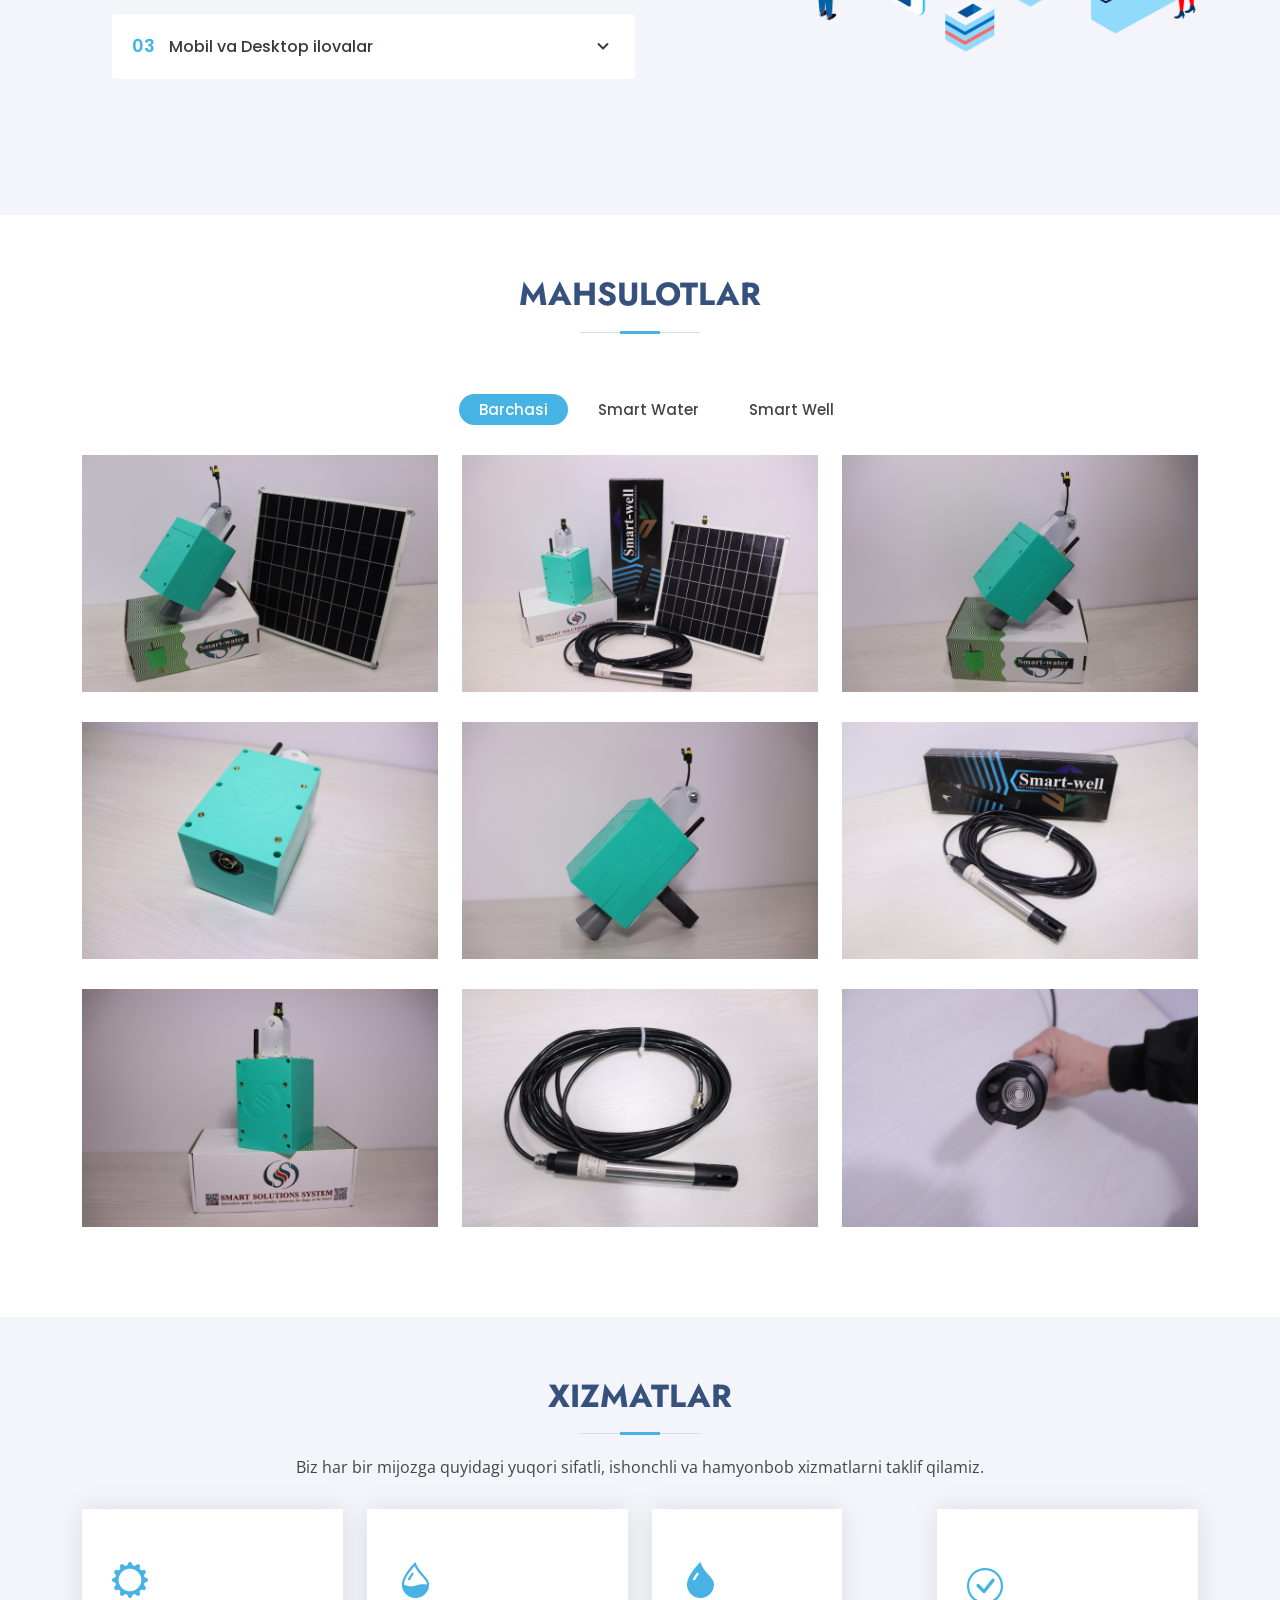
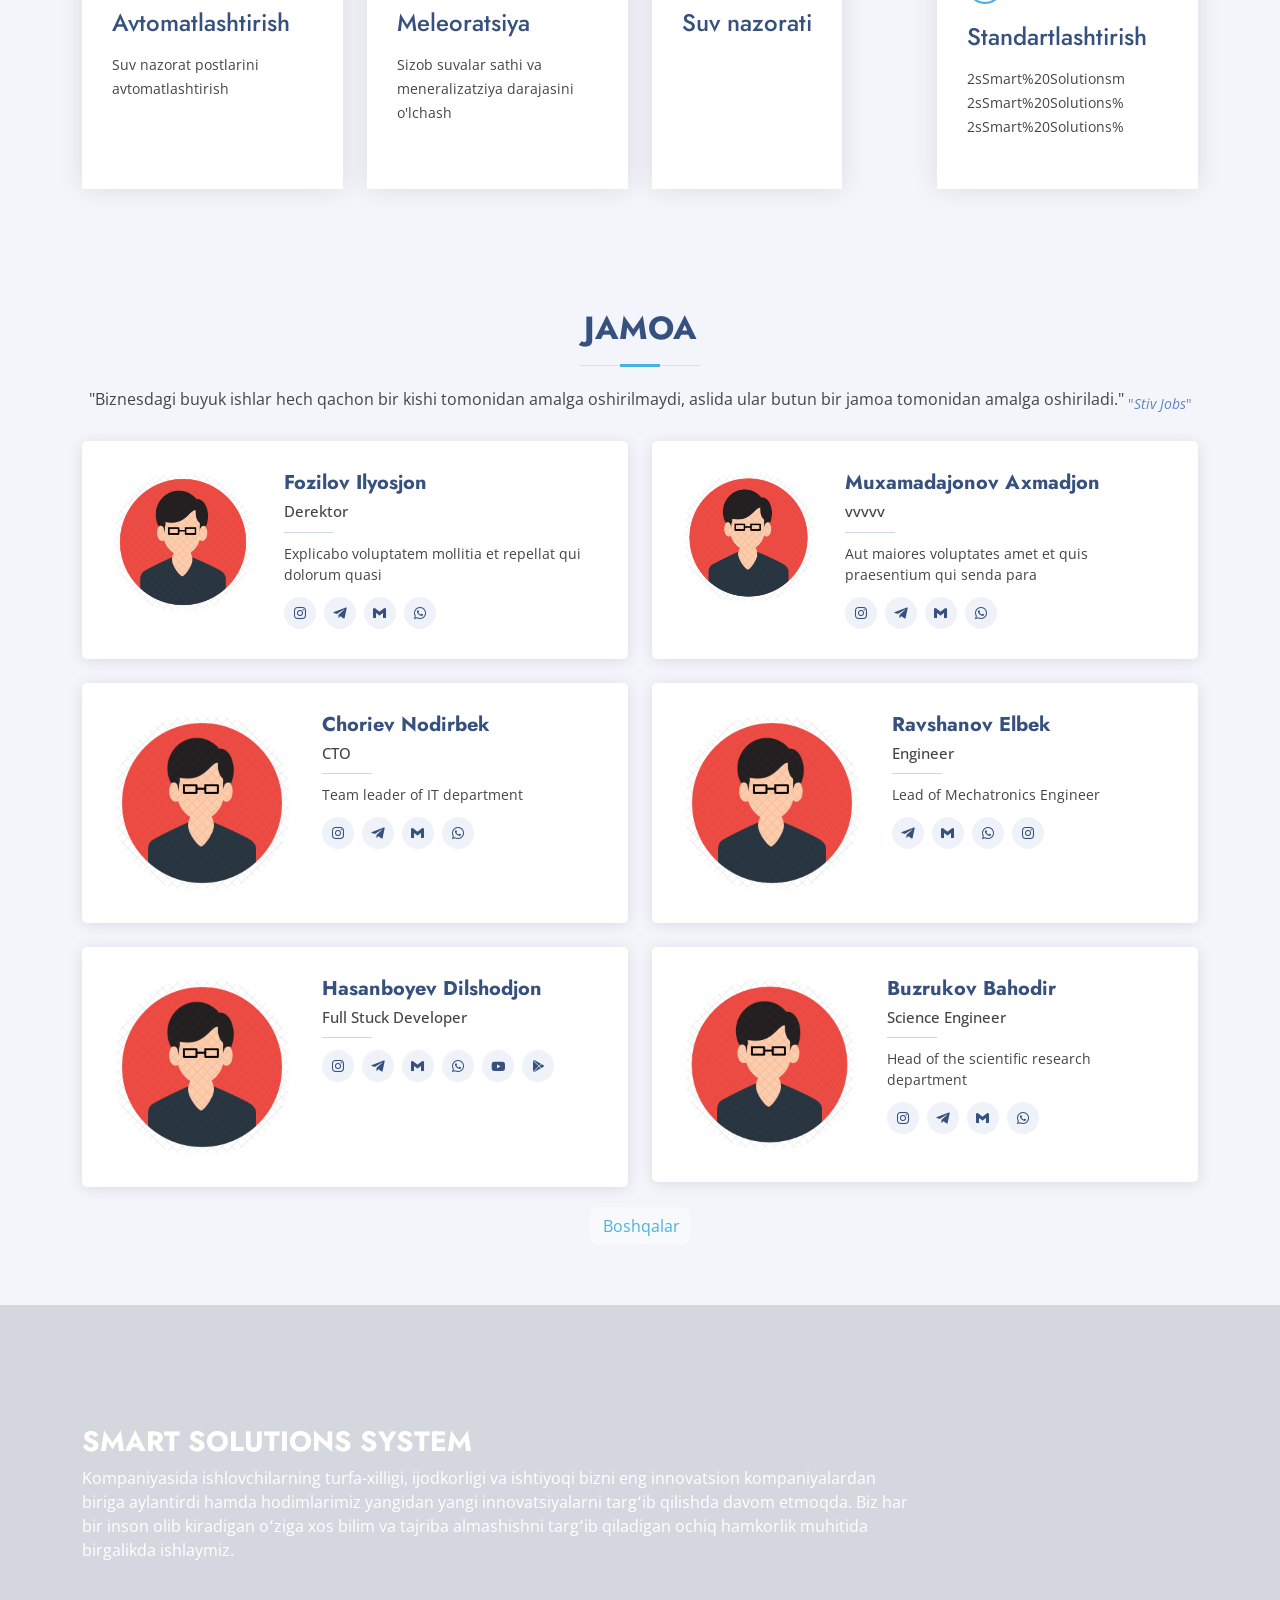
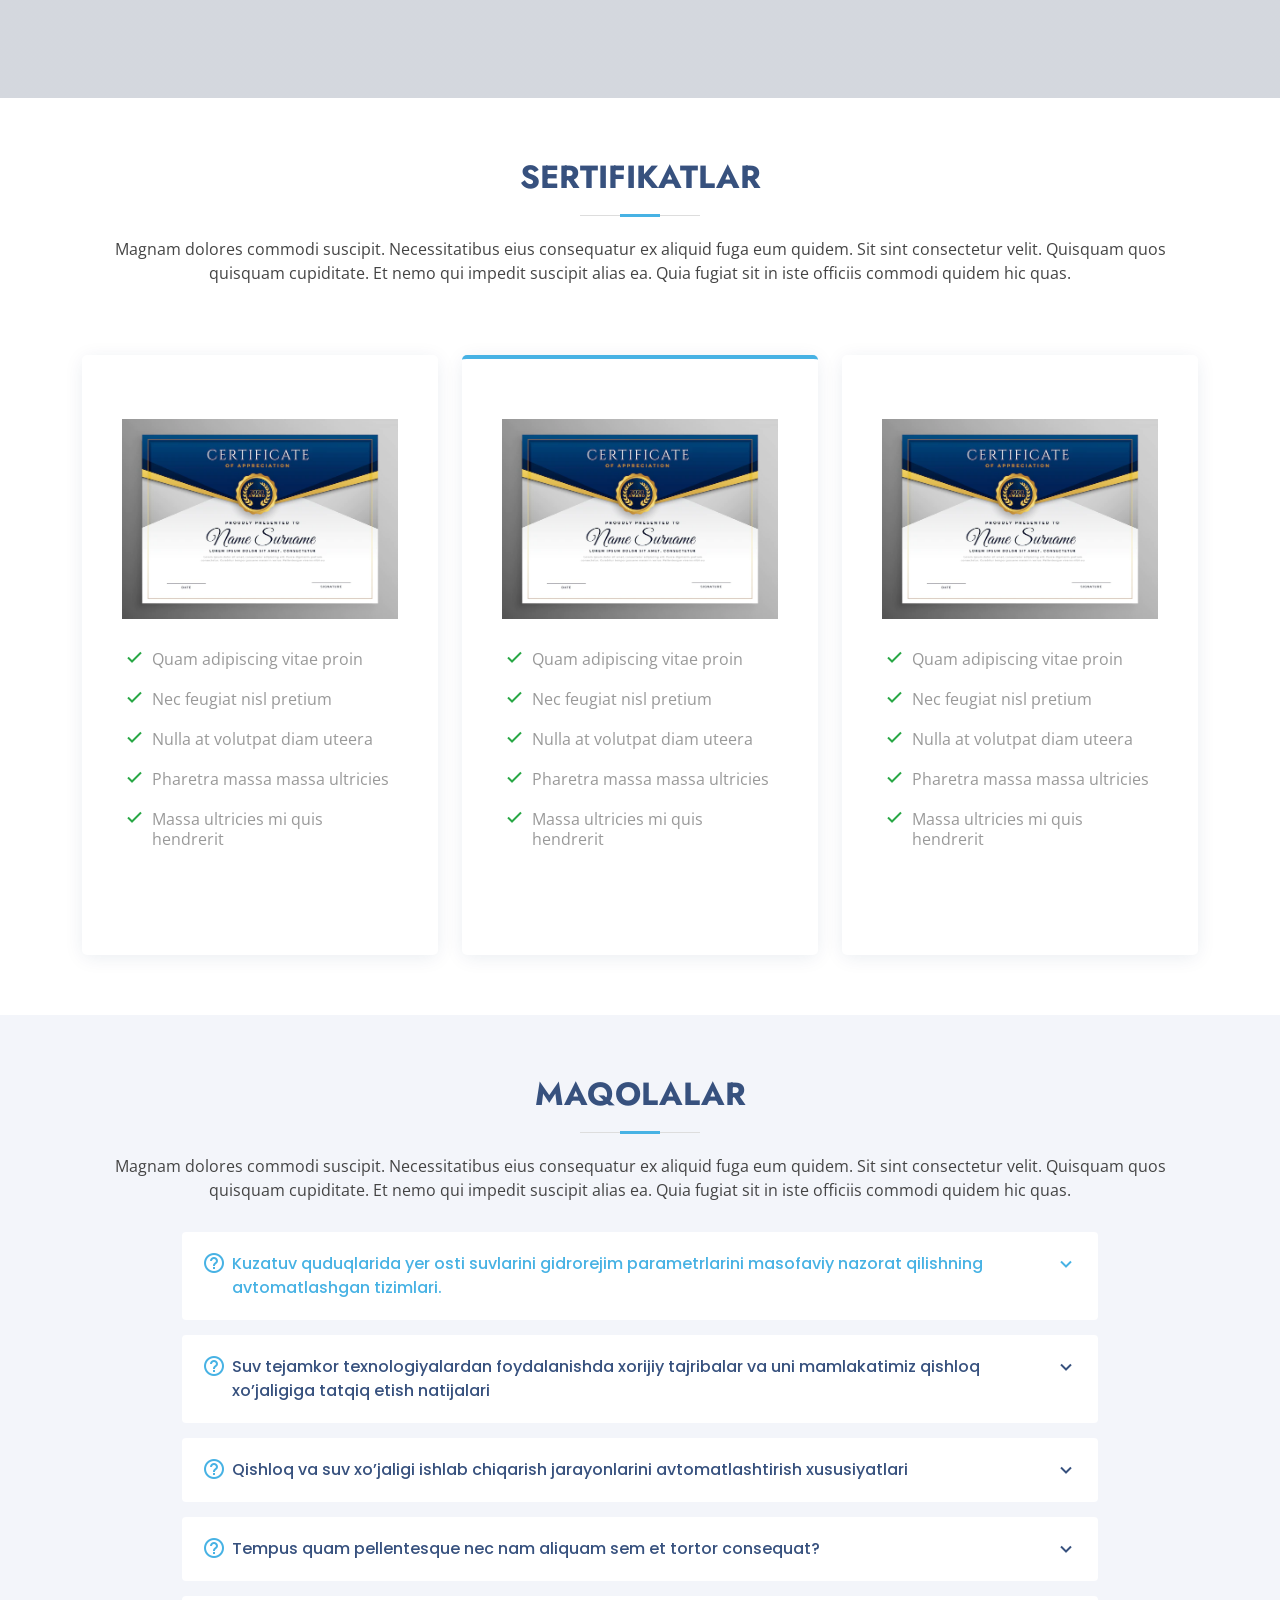
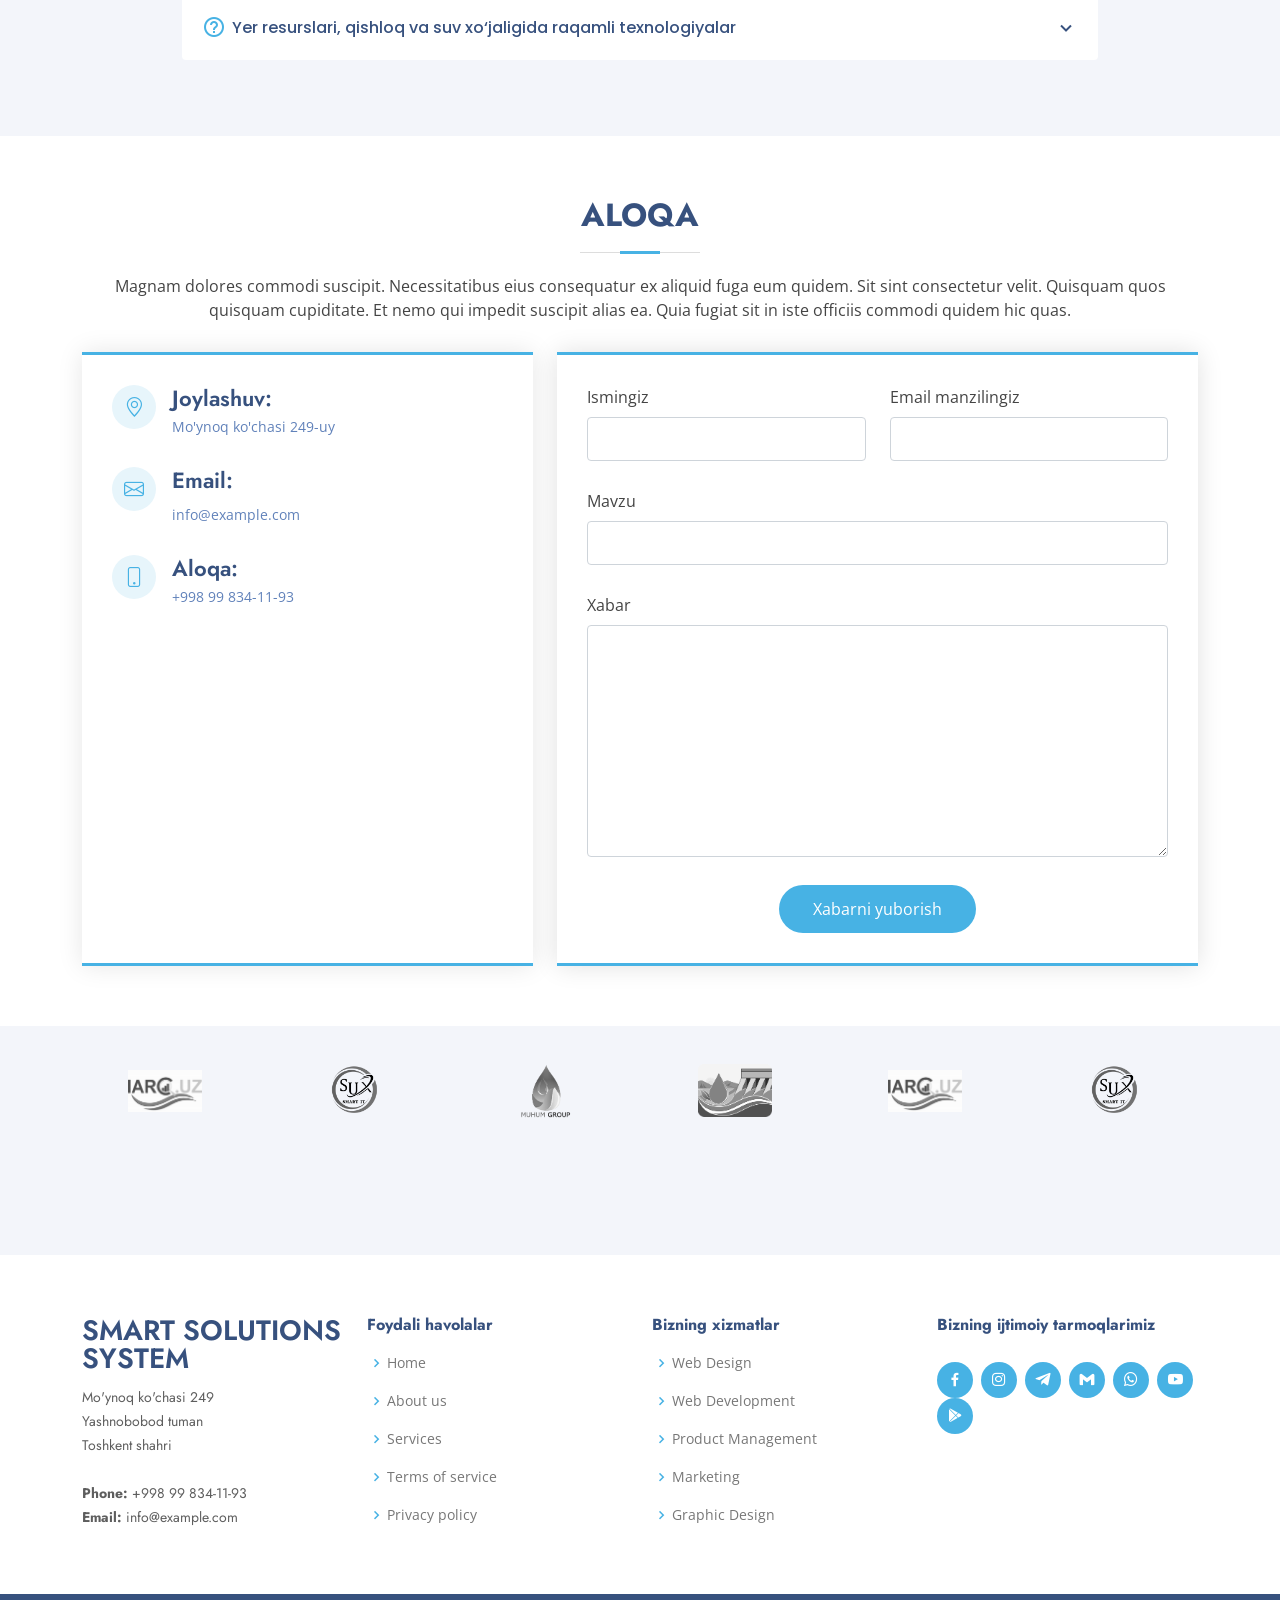
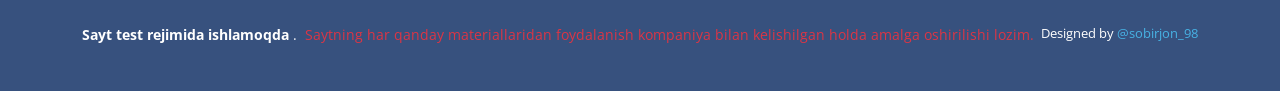
==== commit 57f4fb49: "19/12  10:38" ====
--- a/index.html
+++ b/index.html
@@ -579,7 +579,9 @@
         <div class="faq-list">
           <ul>
             <li data-aos="fade-up" data-aos-delay="100">
-              <i class="bx bx-help-circle icon-help"></i> <a data-bs-toggle="collapse" class="collapse" data-bs-target="#faq-list-1">Non consectetur a erat nam at lectus urna duis? <i class="bx bx-chevron-down icon-show"></i><i class="bx bx-chevron-down icon-close"></i></a>
+              <i class="bx bx-help-circle icon-help"></i> <a data-bs-toggle="collapse" class="collapse" data-bs-target="#faq-list-1">Kuzatuv quduqlarida yer osti suvlarini gidrorejim
+                parametrlarini masofaviy nazorat qilishning avtomatlashgan
+                tizimlari.<i class="bx bx-chevron-down icon-show"></i><i class="bx bx-chevron-down icon-close"></i></a>
               <div id="faq-list-1" class="collapse" data-bs-parent=".faq-list">
                 <img src="assets/img/article-1.jpg" class="img-responsive center-block" alt="">
                 <p>
@@ -589,19 +591,71 @@
             </li>
 
             <li data-aos="fade-up" data-aos-delay="200">
-              <i class="bx bx-help-circle icon-help"></i> <a data-bs-toggle="collapse" data-bs-target="#faq-list-2" class="collapsed">Feugiat scelerisque varius morbi enim nunc? <i class="bx bx-chevron-down icon-show"></i><i class="bx bx-chevron-up icon-close"></i></a>
+              <i class="bx bx-help-circle icon-help"></i> <a data-bs-toggle="collapse" data-bs-target="#faq-list-2" class="collapsed">Suv tejamkor texnologiyalardan foydalanishda 
+                xorijiy tajribalar va uni mamlakatimiz qishloq 
+                xo’jaligiga tatqiq etish natijalari  <i class="bx bx-chevron-down icon-show"></i><i class="bx bx-chevron-up icon-close"></i></a>
               <div id="faq-list-2" class="collapse" data-bs-parent=".faq-list">
                 <p>
-                  Dolor sit amet consectetur adipiscing elit pellentesque habitant morbi. Id interdum velit laoreet id donec ultrices. Fringilla phasellus faucibus scelerisque eleifend donec pretium. Est pellentesque elit ullamcorper dignissim. Mauris ultrices eros in cursus turpis massa tincidunt dui.
+                  So’nggi yillarda yer va suv resurslaridan samarali foydalanish, suv resurslarini 
+boshqarish tizimini takomillashtirish, suv xo’jaligi ob’ektlarini modernizatsiya qilish 
+va rivojlantirish bo’yicha izchil islohotlar amalga oshirilmoqda. Shu bilan birga, 
+global iqlim o’zgarishi, aholi sonining va iqtisodiyot tarmoqlarining o’sishi, ularning 
+suvga bo’lgan talabi yil sayin oshib borishi tufayli suv resurslarining taqchilligi 
+yildan-yilga kuchayib bormoqda. Foydalanilgan o’rtacha yillik suv miqdori 51 — 53 
+mlrd kub metrni, jumladan, 97,2 foizi daryo va soylardan,1,9 foizi kollektor 
+tarmoqlaridan, 0,9 foizi esa yer ostidan foydalanib, ajratilgan suv olish limitiga 
+nisbatan 20 foizga qisqargan.
+Respublikada 2020 — 2030 yillarda aholini va iqtisodiyotning barcha 
+tarmoqlarini suv bilan barqaror ta’minlash, sug’oriladigan yerlarning meliorativ 
+holatini yaxshilash, suv xo’jaligiga bozor tamoyillari va mexanizmlarini hamda 
+raqamli texnologiyalarni keng joriy etish, suv xo’jaligi ob’ektlarining ishonchli 
+ishlashini ta’minlash hamda yer va suv resurslaridan foydalanish samaradorligini 
+oshirishga qaratilgan kontseptsiyani ishlab chiqilishi aynan suv xo’jaligi sohasida olib 
+borilayotgan islohotlar natijasidir. 
+Ayniqsa bugungi suv tanqisligi sharoitida qishloq xo’jaligi ekinlarini 
+yetishtirishda suv tejovchi sug’orish texnologiyalarini joriy qilishni yanada 
+kengaytirish va davlat tomonidan rag’batlantirish, ushbu sohaga xorijiy investitsiyalar 
+va grantlarni jalb qilish masalalarini amalga oshirish dolzarb vazifalardan sanaladi.
+Ma’lumki, iqlim o’zgarishi O’zbekistonda suv taqchilligini yanada 
+keskinlashtirishini, 2000, 2008, 2011, 2014 va 2018 yillardagi kabi qurg’oqchilikning 
+davomiyligi va davriyligi ko’payishiga olib kelishini hamda iqtisodiyotning suv 
+resurslariga bo’lgan ehtiyojini qondirishda jiddiy qiyinchiliklarni keltirib chiqarishi 
+mumkinligini ko’rsatmoqda. Keyingi 15 yil ichida aholi jon boshiga suv ta’minoti 3 
+048 kub metrdan 1 589 kub metrga qisqardi. Shu bilan birgalikda, respublikada aholi 
+soni yiliga o’rtacha 650 — 700 ming nafarga oshib, 2030 yilga borib 39 mln nafarga 
+yetishi, ularning sifatli suvga bo’lgan talabi 2,3 mlrd kub metrdan 2,7 — 3,0 mlrd 
+kub metrga (18 — 20 foiz) yetishi kutilmoqda. 
+Shu nuqtai nazardan suvtejamkor texnologiyalardan foydalanishda xorijiy 
+tajribalarning ahamiyatli jihatlarini ayrim davlatlar misolida ko’rib chiqamiz va uni 
+mamlakatimizning sug’oriladigan yerlarida foydalanish bo’yicha taklif va tavsiyalar 
+beramiz
                 </p>
               </div>
             </li>
 
             <li data-aos="fade-up" data-aos-delay="300">
-              <i class="bx bx-help-circle icon-help"></i> <a data-bs-toggle="collapse" data-bs-target="#faq-list-3" class="collapsed">Dolor sit amet consectetur adipiscing elit? <i class="bx bx-chevron-down icon-show"></i><i class="bx bx-chevron-up icon-close"></i></a>
+              <i class="bx bx-help-circle icon-help"></i> <a data-bs-toggle="collapse" data-bs-target="#faq-list-3" class="collapsed">Qishloq va suv xo’jaligi ishlab chiqarish jarayonlarini 
+                avtomatlashtirish xususiyatlari <i class="bx bx-chevron-down icon-show"></i><i class="bx bx-chevron-up icon-close"></i></a>
               <div id="faq-list-3" class="collapse" data-bs-parent=".faq-list">
                 <p>
-                  Eleifend mi in nulla posuere sollicitudin aliquam ultrices sagittis orci. Faucibus pulvinar elementum integer enim. Sem nulla pharetra diam sit amet nisl suscipit. Rutrum tellus pellentesque eu tincidunt. Lectus urna duis convallis convallis tellus. Urna molestie at elementum eu facilisis sed odio morbi quis
+                  So'nggi ikki yilda qishloq xo„jaligi ekinlarini yetishtirishda suvni tejaydigan 
+                  texnologiyalarni joriy etishga alohida e‟tibor qaratildi Biroq, tobora kuchayib borayotgan suv taqchilligi hamda suv resurslariga 
+                  bo„lgan ehtiyoj o„sib borayotgani qishloq xo„jaligida suvdan foydalanish 
+                  samaradorligini keskin oshirishni talab etmoqda.
+                  Qishloq xo„jaligida suvni tejaydigan texnologiyalarni joriy etishni 
+                  rag„batlantirish mexanizmlarining samaradorligini oshirish, sug„oriladigan maydonlar 
+                  suv bilan barqaror ta‟minlanishiga erishish maqsadida.
+                  Qishloq va suv xo„jaligidagi ko„plab tarmoqlarda qo„llanilayotgan ilg„or 
+                  texnologiyalar ishlab chiqarishning avtomatlashtirilgan boshqaruv tizimlaridan 
+                  foydalanishni talab qiladi. Qishloq va suv xo‟jaligidagi ishlab chiqarish jarayonlari 
+                  murakkab axborot almashinuvi va jarayonlariga ega bo'lib, ular turli ko'rinishlarda 
+                  berilishi mumkin. Bu esa shu sohada qo'llanuvchi mashina va uskunalarning maxsus 
+                  ish rejimlariga mos tushmay qolishi, oqim liniyalardagi ishlab chiqarish jarayonlarini 
+                  to'xtab qolishi, suv xo'jalik mashinalarining ish rejimlari bir-biriga mos tushmay 
+                  qolishiga olib kelishi mumkin. Qishloq va suv xo'jaligining yana bir muhim 
+                  xususiyatlardan biri ulardagi texnika va qurilmalarning katta maydonlarda 
+                  joylashgani va ta'mirlash bazasidan uzoqligi, uskunalarning kichik quvvatga ega 
+                  ekanligi, ish jarayonining mavsumiyligi hisoblanadi
                 </p>
               </div>
             </li>
@@ -616,11 +670,34 @@
             </li>
 
             <li data-aos="fade-up" data-aos-delay="500">
-              <i class="bx bx-help-circle icon-help"></i> <a data-bs-toggle="collapse" data-bs-target="#faq-list-5" class="collapsed">Tortor vitae purus faucibus ornare. Varius vel pharetra vel turpis nunc eget lorem dolor? <i class="bx bx-chevron-down icon-show"></i><i class="bx bx-chevron-up icon-close"></i></a>
+              <i class="bx bx-help-circle icon-help"></i> <a data-bs-toggle="collapse" data-bs-target="#faq-list-5" class="collapsed">Yer resurslari, qishloq va suv xo‘jaligida raqamli
+                texnologiyalar <i class="bx bx-chevron-down icon-show"></i><i class="bx bx-chevron-up icon-close"></i></a>
               <div id="faq-list-5" class="collapse" data-bs-parent=".faq-list">
                 <p>
-                  Laoreet sit amet cursus sit amet dictum sit amet justo. Mauris vitae ultricies leo integer malesuada nunc vel. Tincidunt eget nullam non nisi est sit amet. Turpis nunc eget lorem dolor sed. Ut venenatis tellus in metus vulputate eu scelerisque.
-                </p>
+                  Mamlakat yoshlar qo'lida shu asosda ularga to'g'ri ko'nikma bergan xolda 
+rivojlangan mamlakatlar tajribasini, ularning bilim salohiyatini o'rganib, yangi 
+g'oyalar ishlab chiqish hamda hayotga tatbiq etish zamonaviy dunyoda birlamchi 
+masalalardan biri hisoblanadi.
+Rivojlanayotgan sohalardan biri bu yer resurslari, qishloq va suv xo'jaligida 
+raqamli texnologiyalarning joriy qilinishi. Bu soha bo'yicha juda ham ko'plab qaror 
+va loyihalar ko'rib chiqilmoqda.
+Prezidentimizning «Raqamli O'zbekiston – 2030» strategiyasini tasdiqlash 
+va uni samarali amalga oshirish chora-tadbirlari to'g'risida"gi Farmoni bilan 
+agrosanoatni rivojlantirishga qaratilgan bir necha o'nlab loyihalarni amalga 
+oshirish belgilangan. Shu asosda raqamlashtirish bo'yicha qo'yilgan vazifa va 
+topshiriqlarni jadal suratlarda olib borishda yetakchi xorijiy tajribani o'rganish, 
+jumladan, Yevropa Ittifoqi va Jahon Bankining maslahat va moliyaviy qo'llab quvvatlashidan, eng yaxshi texnik yechimlardan foydalanilmoqda. Bugungi kunda 
+qishloq xo'jaligida fermerlar va agronomlarga raqamli texnologiyalar yordamga 
+kelmoqda. Katta ma'lumotlar va ularni tahlil qilish hosilni terib olish uchun qulay 
+vaqtni belgilash, o'g'itlash sxemasini hisoblab chiqish, monitoring qilish, hosilni 
+prognozlashtirishga yordam bermoqda.
+Raqamli texnologiyalar o'simlikshunoslikning to'liq siklini boshqarishga 
+imkon yaratadi. Aqlli qurilmalar tuproq, o'simliklar parametrlari, mikroiqlimni 
+o'lchaydi va ma'lumotlarni uzatadi. Datchiklar, koinotdan olingan suratlar, dronlar, 
+meteorologik stansiyalar va boshqa uskunalardan olingan ma'lumotlar Big datani 
+shakllantiradi, maxsus ilovalar bilan tahlil qilinadi va geoportalga joylashtiriladi. 
+So'nggi 15 yil ichida O'zbekiston aholisi 27 milliondan 35 millionga yetdi, har bir 
+kishi uchun ajratilgan yer maydoni esa 23 sotixdan 16 sotixga kamaydi
               </div>
             </li>
 
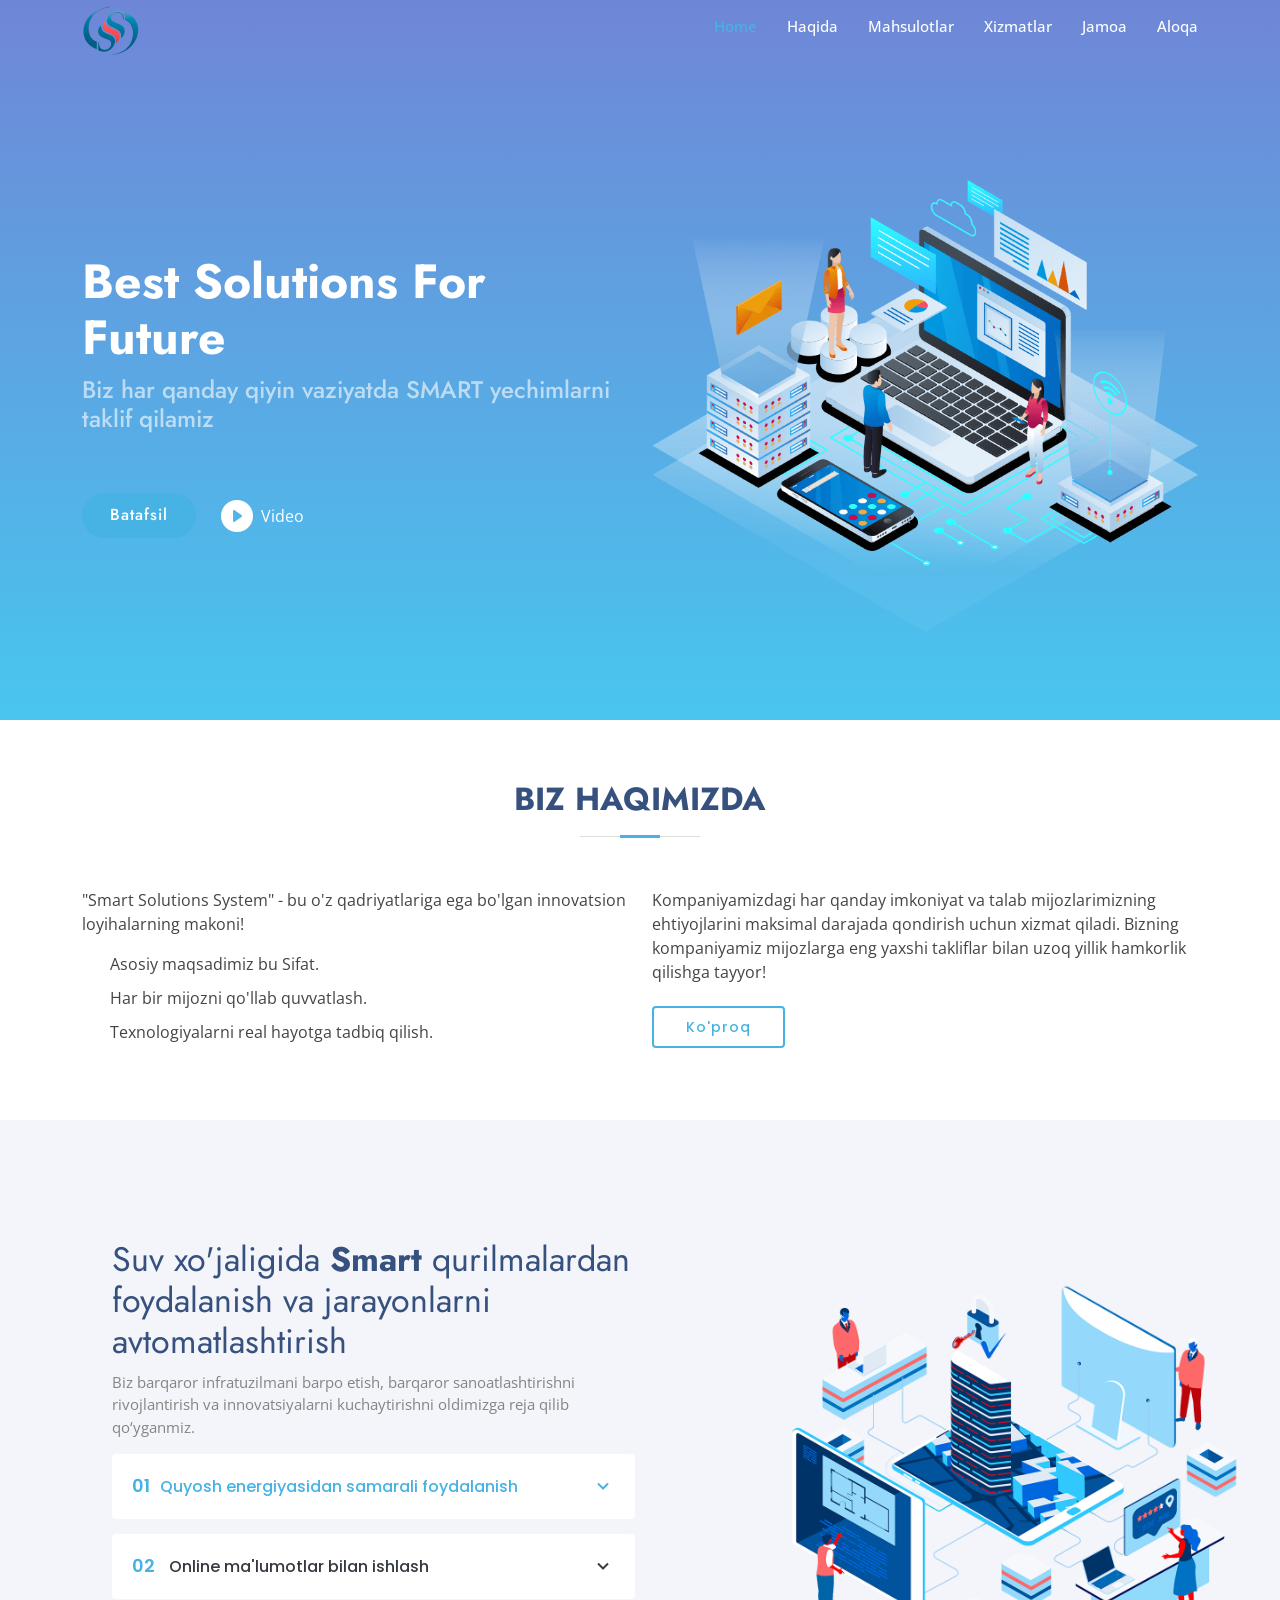
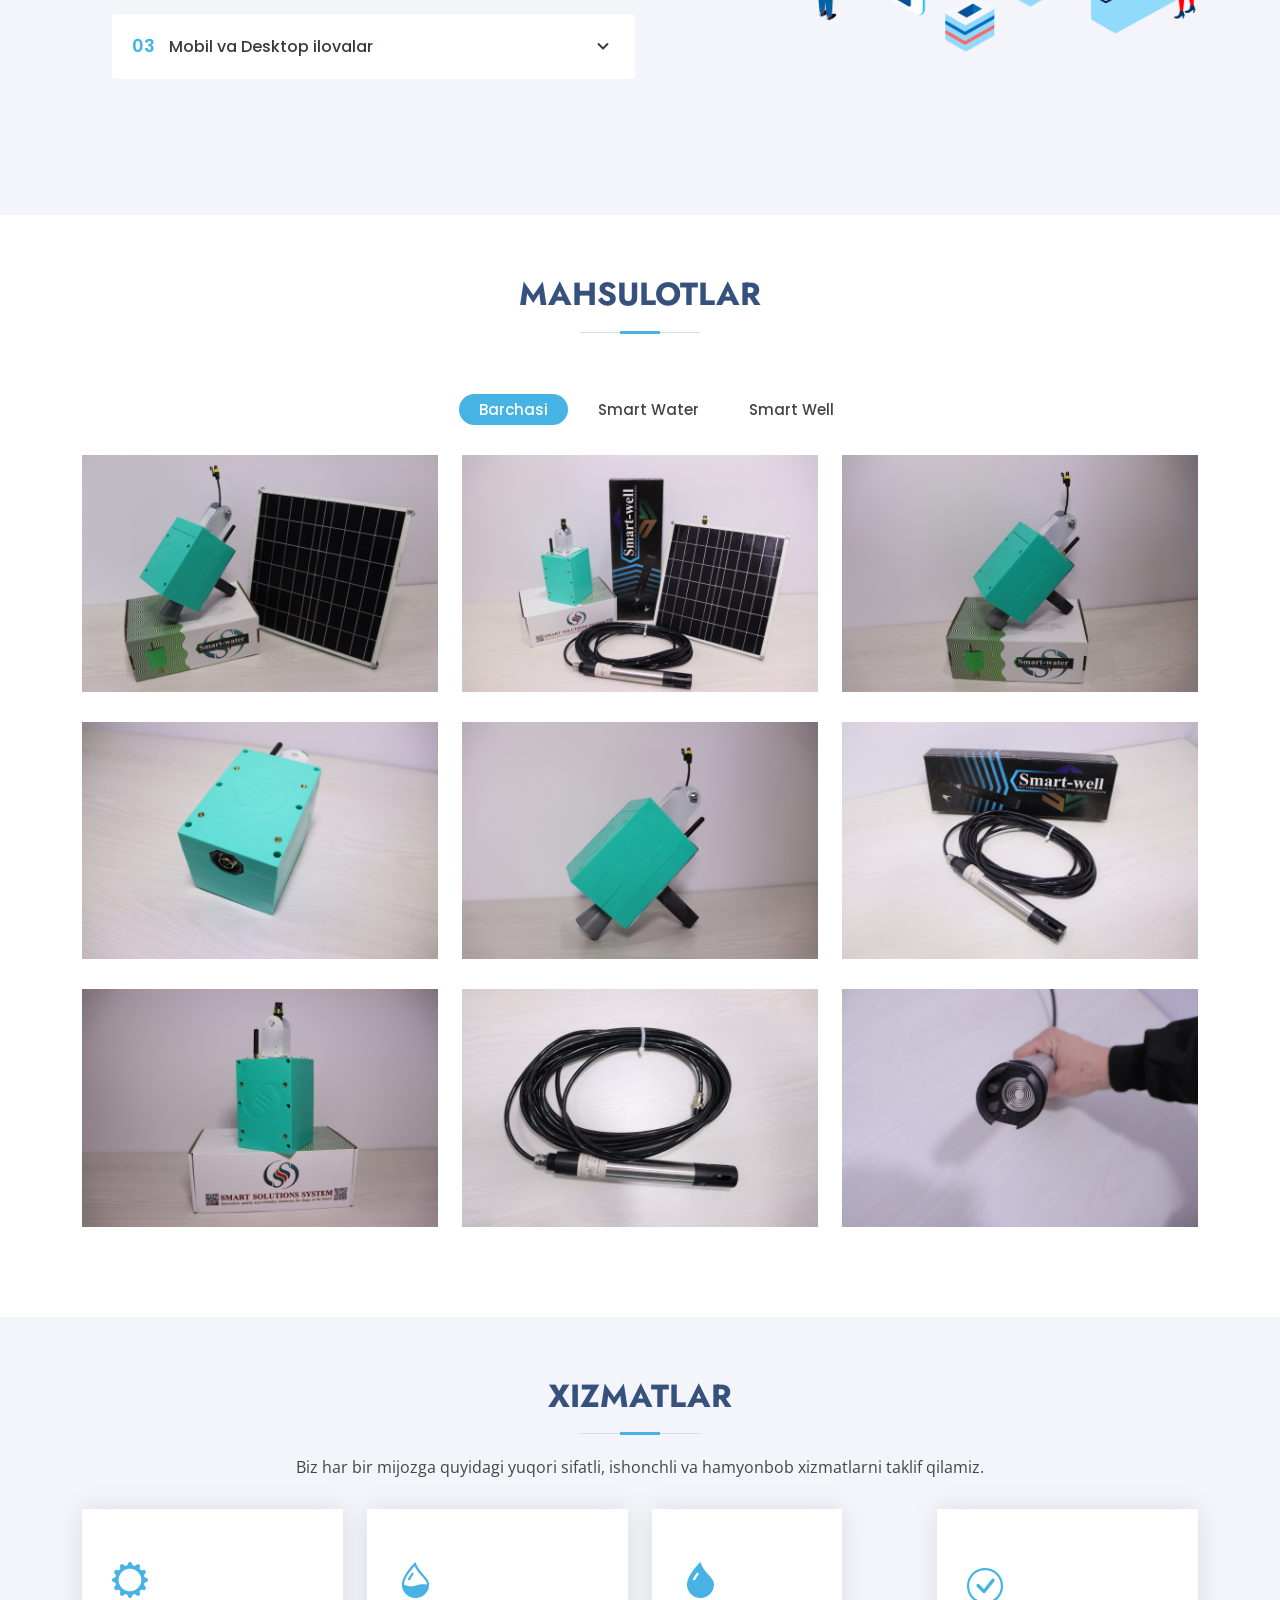
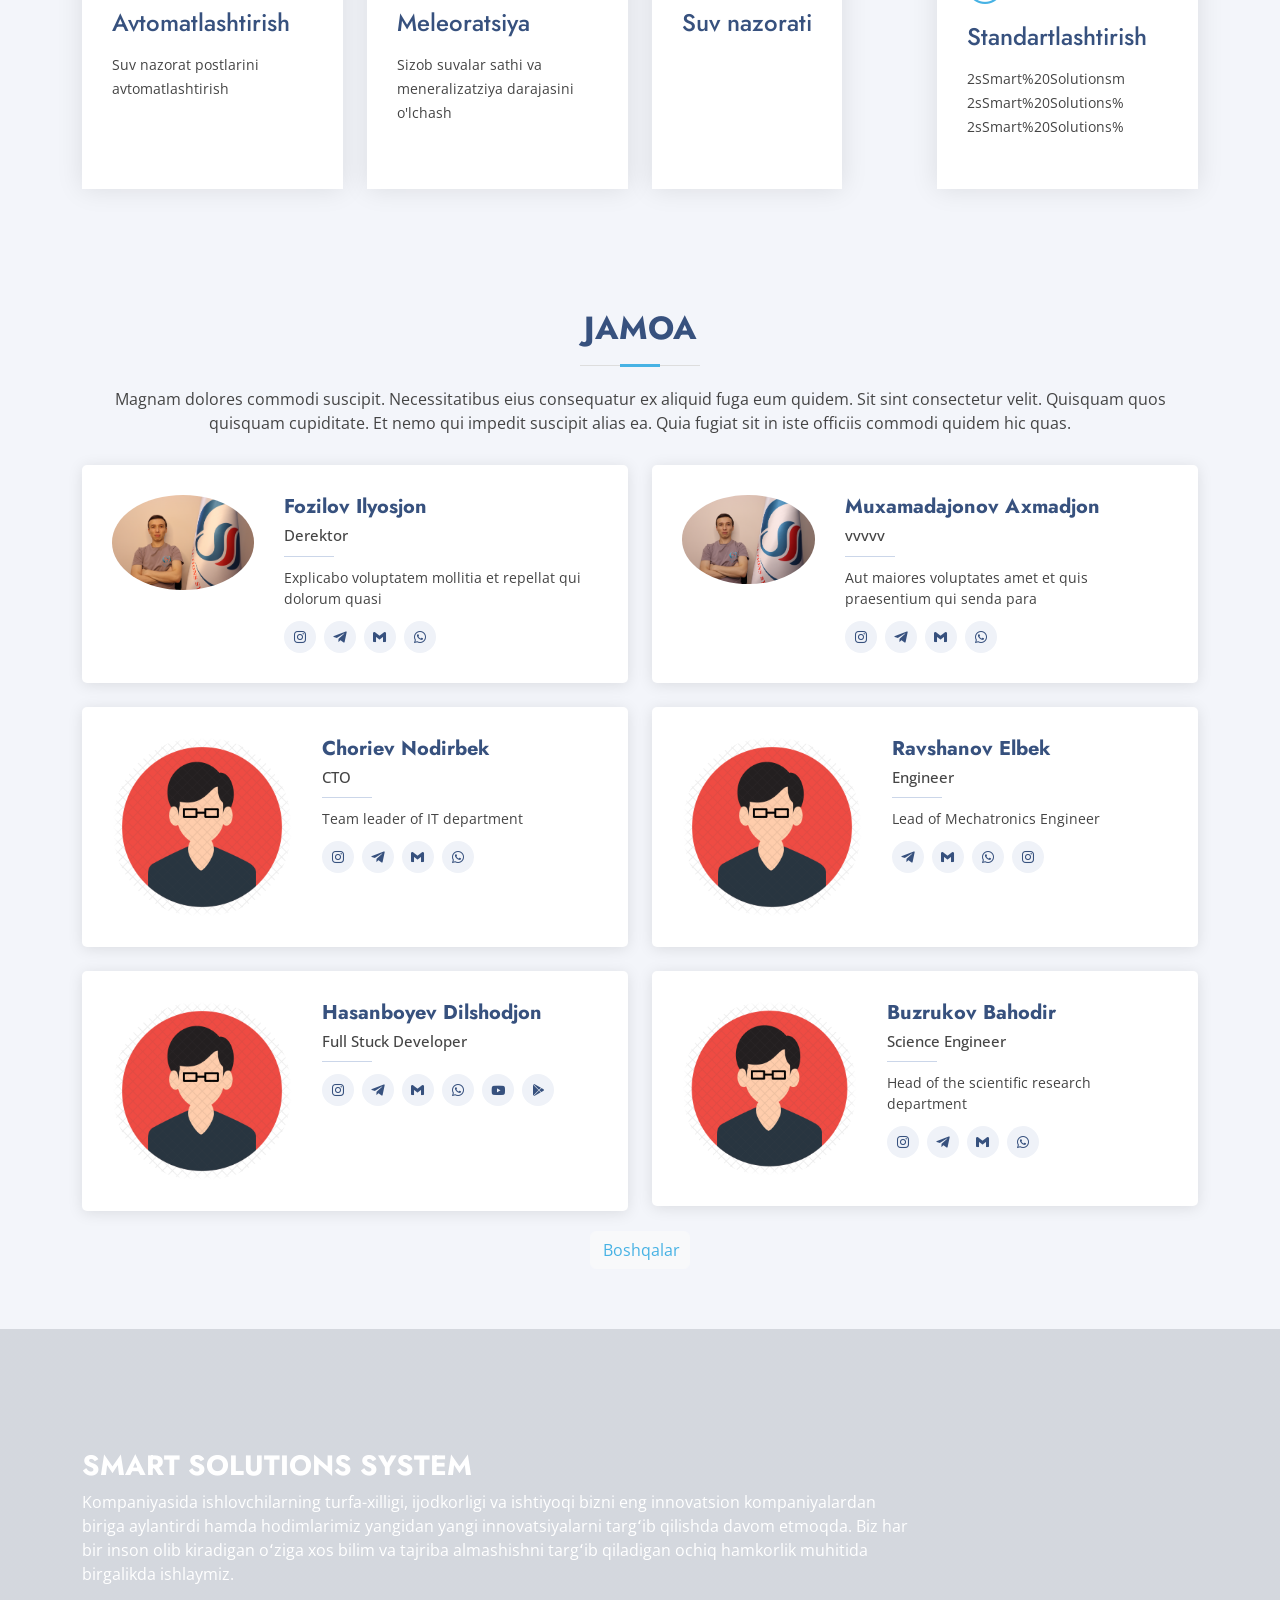
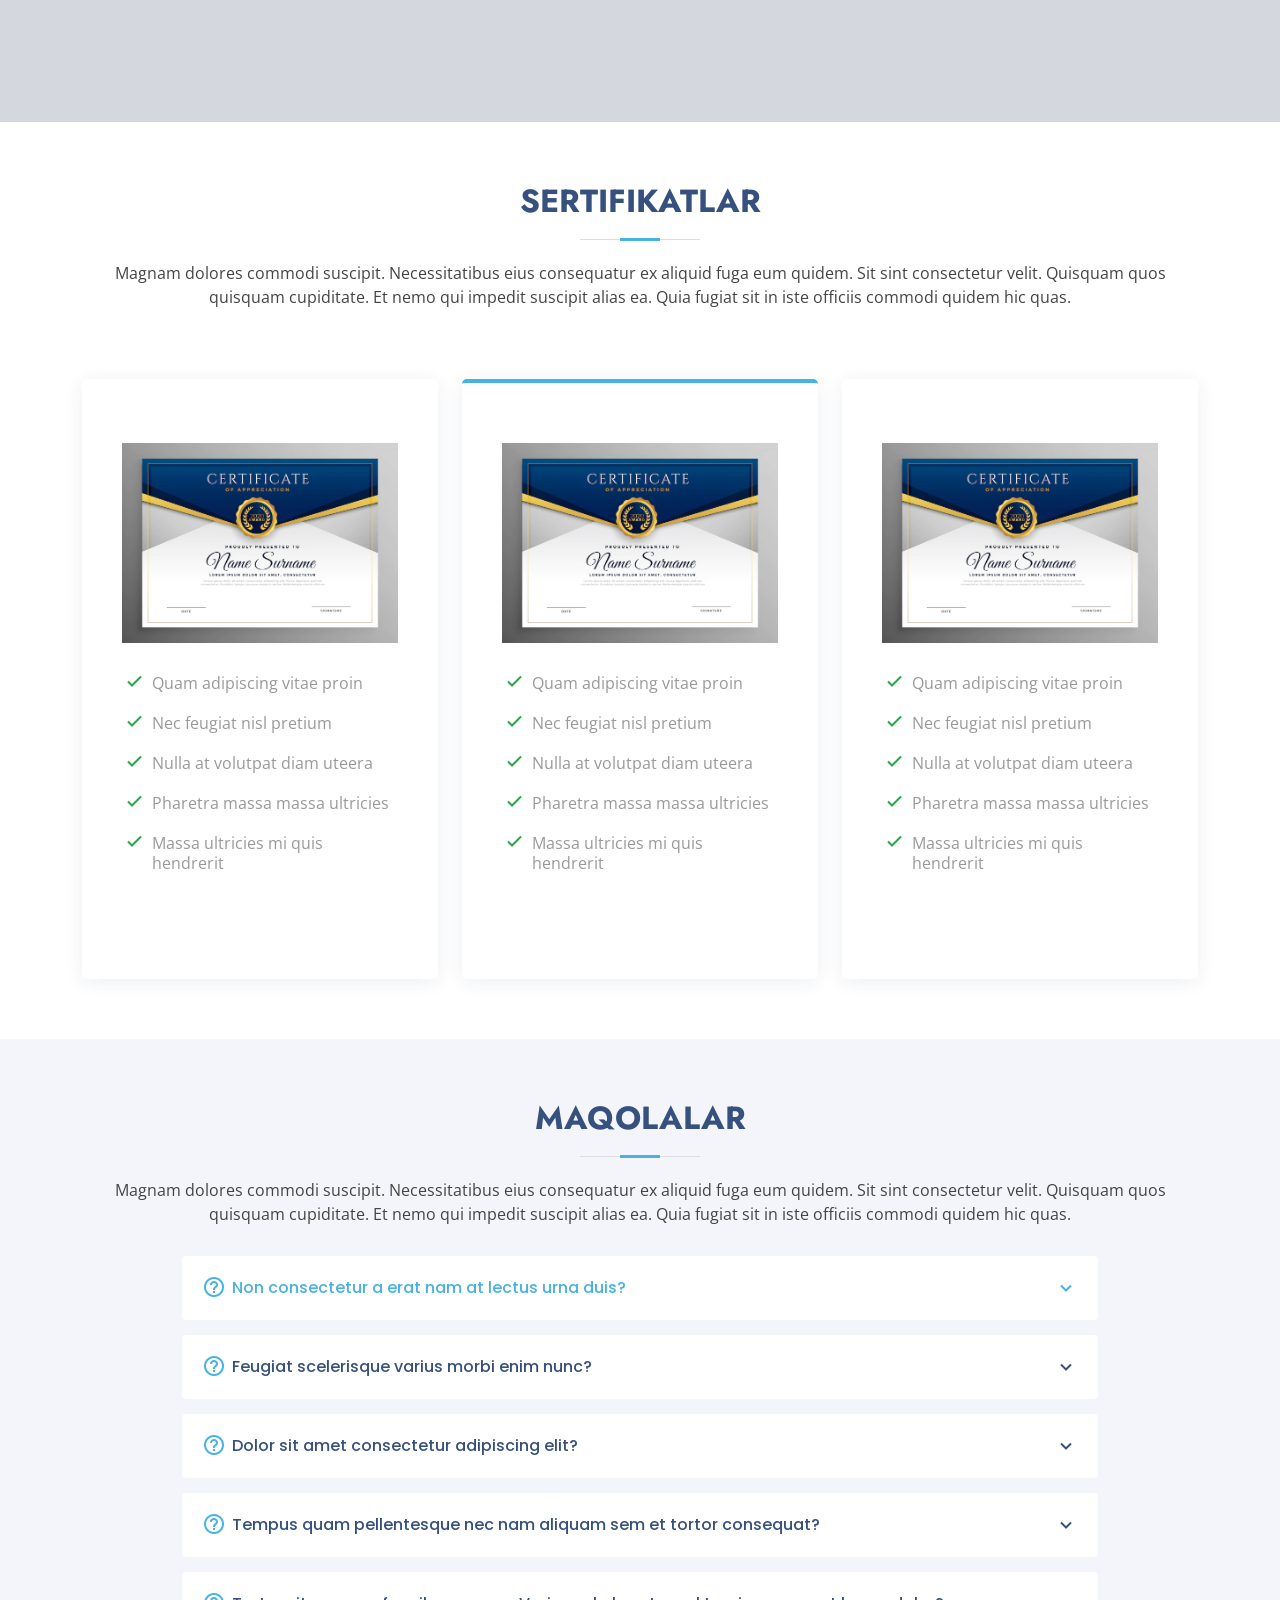
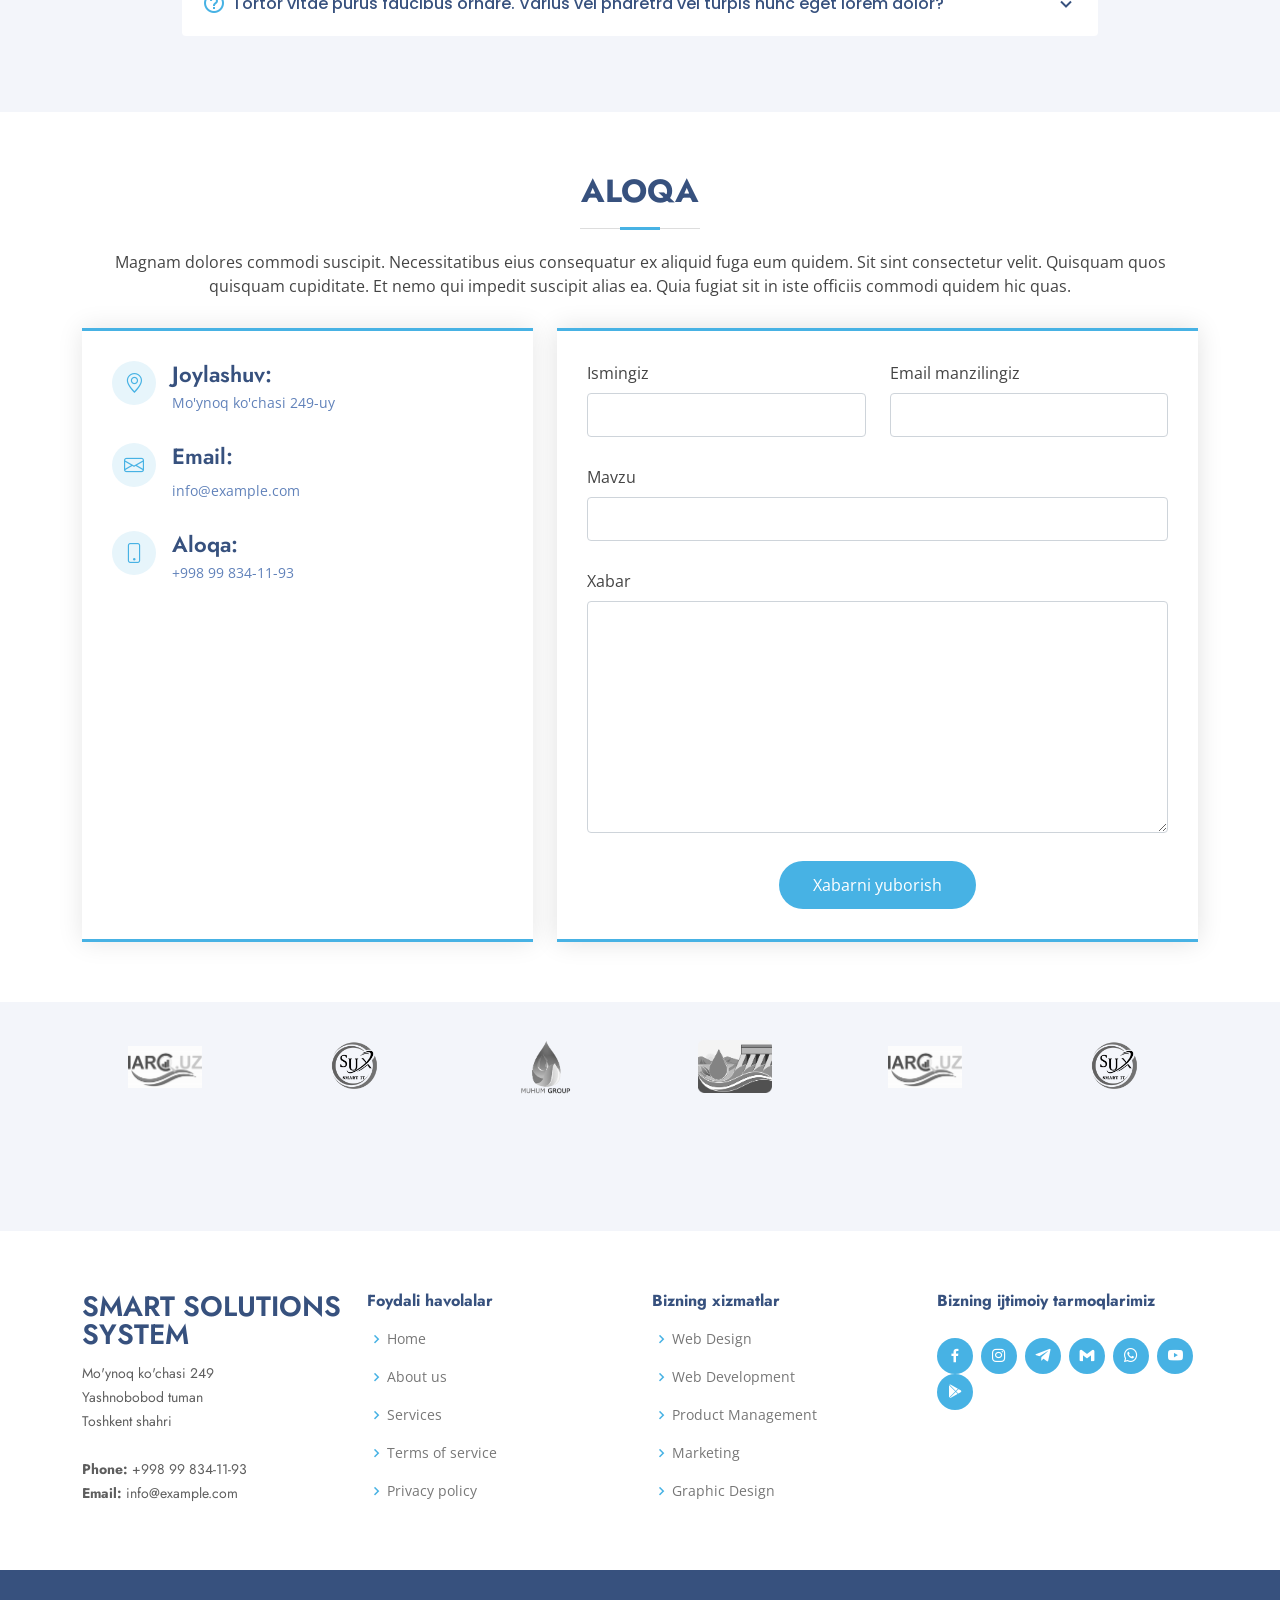
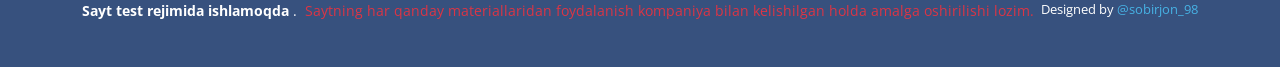
==== commit d665cac3: "for push" ====
--- a/index.html
+++ b/index.html
@@ -212,7 +212,7 @@
               <h4>Smart Well</h4>
               <p>Dayver</p>
               <a href="assets/img/portfolio/Well1.JPG" data-gallery="portfolioGallery" class="portfolio-lightbox preview-link" title="Smart Well (dayver)"><i class="bx bx-plus"></i></a>
-              <a href="product-well.html" class="details-link" title="More Details"><i class="bx bx-link"></i></a>
+              <a href="product-water.html" class="details-link" title="More Details"><i class="bx bx-link"></i></a>
             </div>
           </div>
           
@@ -231,7 +231,7 @@
           
 
           <!-- 4 -->
-          <div class="col-lg-4 col-md-6 portfolio-item filter-card">
+          <div class="col-lg-4 col-md-6 portfolio-item filter-web">
             <div class="portfolio-img"><img src="assets/img/portfolio/Well3.JPG" class="img-fluid" alt=""></div>
             <div class="portfolio-info">
               <h4>Smart Well</h4>
@@ -279,7 +279,7 @@
 
 
           <!-- 8 -->
-          <div class="col-lg-4 col-md-6 portfolio-item filter-card">
+          <div class="col-lg-4 col-md-6 portfolio-item filter-web">
             <div class="portfolio-img"><img src="assets/img/portfolio/WellBottom2.JPG" class="img-fluid" alt=""></div>
             <div class="portfolio-info">
               <h4>Smart Well</h4>
@@ -362,15 +362,14 @@
 
         <div class="section-title">
           <h2>Jamoa</h2>
-          <p >"Biznesdagi buyuk ishlar hech qachon bir kishi tomonidan amalga oshirilmaydi, aslida ular butun bir jamoa tomonidan amalga oshiriladi." <sub style="color: rgb(98, 132, 196); font-size: 14px;">"<i>Stiv Jobs</i>"</sub> </p>
-        </div>
-        
+          <p>Magnam dolores commodi suscipit. Necessitatibus eius consequatur ex aliquid fuga eum quidem. Sit sint consectetur velit. Quisquam quos quisquam cupiditate. Et nemo qui impedit suscipit alias ea. Quia fugiat sit in iste officiis commodi quidem hic quas.</p>
+        </div>
 
         <div class="row">
 
           <div class="col-lg-6">
           <div class="member d-flex align-items-start" data-aos="zoom-in" data-aos-delay="100">
-            <div class="pic"><img src="assets/img/team/forall.png" class="img-fluid" alt=""></div>
+            <div class="pic"><img src="assets/img/team/1.JPG" class="img-fluid" alt=""></div>
             <div class="member-info">
               <h4>Fozilov Ilyosjon</h4>
               <span>Derektor</span>
@@ -387,7 +386,7 @@
 
         <div class="col-lg-6 mt-4 mt-lg-0">
           <div class="member d-flex align-items-start" data-aos="zoom-in" data-aos-delay="200">
-            <div class="pic"><img src="assets/img/team/forall.png" class="img-fluid" alt=""></div>
+            <div class="pic"><img src="assets/img/team/2.JPG" class="img-fluid" alt=""></div>
             <div class="member-info">
               <h4>Muxamadajonov Axmadjon</h4>
               <span>vvvvv</span>
@@ -579,9 +578,7 @@
         <div class="faq-list">
           <ul>
             <li data-aos="fade-up" data-aos-delay="100">
-              <i class="bx bx-help-circle icon-help"></i> <a data-bs-toggle="collapse" class="collapse" data-bs-target="#faq-list-1">Kuzatuv quduqlarida yer osti suvlarini gidrorejim
-                parametrlarini masofaviy nazorat qilishning avtomatlashgan
-                tizimlari.<i class="bx bx-chevron-down icon-show"></i><i class="bx bx-chevron-down icon-close"></i></a>
+              <i class="bx bx-help-circle icon-help"></i> <a data-bs-toggle="collapse" class="collapse" data-bs-target="#faq-list-1">Non consectetur a erat nam at lectus urna duis? <i class="bx bx-chevron-down icon-show"></i><i class="bx bx-chevron-down icon-close"></i></a>
               <div id="faq-list-1" class="collapse" data-bs-parent=".faq-list">
                 <img src="assets/img/article-1.jpg" class="img-responsive center-block" alt="">
                 <p>
@@ -591,71 +588,19 @@
             </li>
 
             <li data-aos="fade-up" data-aos-delay="200">
-              <i class="bx bx-help-circle icon-help"></i> <a data-bs-toggle="collapse" data-bs-target="#faq-list-2" class="collapsed">Suv tejamkor texnologiyalardan foydalanishda 
-                xorijiy tajribalar va uni mamlakatimiz qishloq 
-                xo’jaligiga tatqiq etish natijalari  <i class="bx bx-chevron-down icon-show"></i><i class="bx bx-chevron-up icon-close"></i></a>
+              <i class="bx bx-help-circle icon-help"></i> <a data-bs-toggle="collapse" data-bs-target="#faq-list-2" class="collapsed">Feugiat scelerisque varius morbi enim nunc? <i class="bx bx-chevron-down icon-show"></i><i class="bx bx-chevron-up icon-close"></i></a>
               <div id="faq-list-2" class="collapse" data-bs-parent=".faq-list">
                 <p>
-                  So’nggi yillarda yer va suv resurslaridan samarali foydalanish, suv resurslarini 
-boshqarish tizimini takomillashtirish, suv xo’jaligi ob’ektlarini modernizatsiya qilish 
-va rivojlantirish bo’yicha izchil islohotlar amalga oshirilmoqda. Shu bilan birga, 
-global iqlim o’zgarishi, aholi sonining va iqtisodiyot tarmoqlarining o’sishi, ularning 
-suvga bo’lgan talabi yil sayin oshib borishi tufayli suv resurslarining taqchilligi 
-yildan-yilga kuchayib bormoqda. Foydalanilgan o’rtacha yillik suv miqdori 51 — 53 
-mlrd kub metrni, jumladan, 97,2 foizi daryo va soylardan,1,9 foizi kollektor 
-tarmoqlaridan, 0,9 foizi esa yer ostidan foydalanib, ajratilgan suv olish limitiga 
-nisbatan 20 foizga qisqargan.
-Respublikada 2020 — 2030 yillarda aholini va iqtisodiyotning barcha 
-tarmoqlarini suv bilan barqaror ta’minlash, sug’oriladigan yerlarning meliorativ 
-holatini yaxshilash, suv xo’jaligiga bozor tamoyillari va mexanizmlarini hamda 
-raqamli texnologiyalarni keng joriy etish, suv xo’jaligi ob’ektlarining ishonchli 
-ishlashini ta’minlash hamda yer va suv resurslaridan foydalanish samaradorligini 
-oshirishga qaratilgan kontseptsiyani ishlab chiqilishi aynan suv xo’jaligi sohasida olib 
-borilayotgan islohotlar natijasidir. 
-Ayniqsa bugungi suv tanqisligi sharoitida qishloq xo’jaligi ekinlarini 
-yetishtirishda suv tejovchi sug’orish texnologiyalarini joriy qilishni yanada 
-kengaytirish va davlat tomonidan rag’batlantirish, ushbu sohaga xorijiy investitsiyalar 
-va grantlarni jalb qilish masalalarini amalga oshirish dolzarb vazifalardan sanaladi.
-Ma’lumki, iqlim o’zgarishi O’zbekistonda suv taqchilligini yanada 
-keskinlashtirishini, 2000, 2008, 2011, 2014 va 2018 yillardagi kabi qurg’oqchilikning 
-davomiyligi va davriyligi ko’payishiga olib kelishini hamda iqtisodiyotning suv 
-resurslariga bo’lgan ehtiyojini qondirishda jiddiy qiyinchiliklarni keltirib chiqarishi 
-mumkinligini ko’rsatmoqda. Keyingi 15 yil ichida aholi jon boshiga suv ta’minoti 3 
-048 kub metrdan 1 589 kub metrga qisqardi. Shu bilan birgalikda, respublikada aholi 
-soni yiliga o’rtacha 650 — 700 ming nafarga oshib, 2030 yilga borib 39 mln nafarga 
-yetishi, ularning sifatli suvga bo’lgan talabi 2,3 mlrd kub metrdan 2,7 — 3,0 mlrd 
-kub metrga (18 — 20 foiz) yetishi kutilmoqda. 
-Shu nuqtai nazardan suvtejamkor texnologiyalardan foydalanishda xorijiy 
-tajribalarning ahamiyatli jihatlarini ayrim davlatlar misolida ko’rib chiqamiz va uni 
-mamlakatimizning sug’oriladigan yerlarida foydalanish bo’yicha taklif va tavsiyalar 
-beramiz
+                  Dolor sit amet consectetur adipiscing elit pellentesque habitant morbi. Id interdum velit laoreet id donec ultrices. Fringilla phasellus faucibus scelerisque eleifend donec pretium. Est pellentesque elit ullamcorper dignissim. Mauris ultrices eros in cursus turpis massa tincidunt dui.
                 </p>
               </div>
             </li>
 
             <li data-aos="fade-up" data-aos-delay="300">
-              <i class="bx bx-help-circle icon-help"></i> <a data-bs-toggle="collapse" data-bs-target="#faq-list-3" class="collapsed">Qishloq va suv xo’jaligi ishlab chiqarish jarayonlarini 
-                avtomatlashtirish xususiyatlari <i class="bx bx-chevron-down icon-show"></i><i class="bx bx-chevron-up icon-close"></i></a>
+              <i class="bx bx-help-circle icon-help"></i> <a data-bs-toggle="collapse" data-bs-target="#faq-list-3" class="collapsed">Dolor sit amet consectetur adipiscing elit? <i class="bx bx-chevron-down icon-show"></i><i class="bx bx-chevron-up icon-close"></i></a>
               <div id="faq-list-3" class="collapse" data-bs-parent=".faq-list">
                 <p>
-                  So'nggi ikki yilda qishloq xo„jaligi ekinlarini yetishtirishda suvni tejaydigan 
-                  texnologiyalarni joriy etishga alohida e‟tibor qaratildi Biroq, tobora kuchayib borayotgan suv taqchilligi hamda suv resurslariga 
-                  bo„lgan ehtiyoj o„sib borayotgani qishloq xo„jaligida suvdan foydalanish 
-                  samaradorligini keskin oshirishni talab etmoqda.
-                  Qishloq xo„jaligida suvni tejaydigan texnologiyalarni joriy etishni 
-                  rag„batlantirish mexanizmlarining samaradorligini oshirish, sug„oriladigan maydonlar 
-                  suv bilan barqaror ta‟minlanishiga erishish maqsadida.
-                  Qishloq va suv xo„jaligidagi ko„plab tarmoqlarda qo„llanilayotgan ilg„or 
-                  texnologiyalar ishlab chiqarishning avtomatlashtirilgan boshqaruv tizimlaridan 
-                  foydalanishni talab qiladi. Qishloq va suv xo‟jaligidagi ishlab chiqarish jarayonlari 
-                  murakkab axborot almashinuvi va jarayonlariga ega bo'lib, ular turli ko'rinishlarda 
-                  berilishi mumkin. Bu esa shu sohada qo'llanuvchi mashina va uskunalarning maxsus 
-                  ish rejimlariga mos tushmay qolishi, oqim liniyalardagi ishlab chiqarish jarayonlarini 
-                  to'xtab qolishi, suv xo'jalik mashinalarining ish rejimlari bir-biriga mos tushmay 
-                  qolishiga olib kelishi mumkin. Qishloq va suv xo'jaligining yana bir muhim 
-                  xususiyatlardan biri ulardagi texnika va qurilmalarning katta maydonlarda 
-                  joylashgani va ta'mirlash bazasidan uzoqligi, uskunalarning kichik quvvatga ega 
-                  ekanligi, ish jarayonining mavsumiyligi hisoblanadi
+                  Eleifend mi in nulla posuere sollicitudin aliquam ultrices sagittis orci. Faucibus pulvinar elementum integer enim. Sem nulla pharetra diam sit amet nisl suscipit. Rutrum tellus pellentesque eu tincidunt. Lectus urna duis convallis convallis tellus. Urna molestie at elementum eu facilisis sed odio morbi quis
                 </p>
               </div>
             </li>
@@ -670,34 +615,11 @@
             </li>
 
             <li data-aos="fade-up" data-aos-delay="500">
-              <i class="bx bx-help-circle icon-help"></i> <a data-bs-toggle="collapse" data-bs-target="#faq-list-5" class="collapsed">Yer resurslari, qishloq va suv xo‘jaligida raqamli
-                texnologiyalar <i class="bx bx-chevron-down icon-show"></i><i class="bx bx-chevron-up icon-close"></i></a>
+              <i class="bx bx-help-circle icon-help"></i> <a data-bs-toggle="collapse" data-bs-target="#faq-list-5" class="collapsed">Tortor vitae purus faucibus ornare. Varius vel pharetra vel turpis nunc eget lorem dolor? <i class="bx bx-chevron-down icon-show"></i><i class="bx bx-chevron-up icon-close"></i></a>
               <div id="faq-list-5" class="collapse" data-bs-parent=".faq-list">
                 <p>
-                  Mamlakat yoshlar qo'lida shu asosda ularga to'g'ri ko'nikma bergan xolda 
-rivojlangan mamlakatlar tajribasini, ularning bilim salohiyatini o'rganib, yangi 
-g'oyalar ishlab chiqish hamda hayotga tatbiq etish zamonaviy dunyoda birlamchi 
-masalalardan biri hisoblanadi.
-Rivojlanayotgan sohalardan biri bu yer resurslari, qishloq va suv xo'jaligida 
-raqamli texnologiyalarning joriy qilinishi. Bu soha bo'yicha juda ham ko'plab qaror 
-va loyihalar ko'rib chiqilmoqda.
-Prezidentimizning «Raqamli O'zbekiston – 2030» strategiyasini tasdiqlash 
-va uni samarali amalga oshirish chora-tadbirlari to'g'risida"gi Farmoni bilan 
-agrosanoatni rivojlantirishga qaratilgan bir necha o'nlab loyihalarni amalga 
-oshirish belgilangan. Shu asosda raqamlashtirish bo'yicha qo'yilgan vazifa va 
-topshiriqlarni jadal suratlarda olib borishda yetakchi xorijiy tajribani o'rganish, 
-jumladan, Yevropa Ittifoqi va Jahon Bankining maslahat va moliyaviy qo'llab quvvatlashidan, eng yaxshi texnik yechimlardan foydalanilmoqda. Bugungi kunda 
-qishloq xo'jaligida fermerlar va agronomlarga raqamli texnologiyalar yordamga 
-kelmoqda. Katta ma'lumotlar va ularni tahlil qilish hosilni terib olish uchun qulay 
-vaqtni belgilash, o'g'itlash sxemasini hisoblab chiqish, monitoring qilish, hosilni 
-prognozlashtirishga yordam bermoqda.
-Raqamli texnologiyalar o'simlikshunoslikning to'liq siklini boshqarishga 
-imkon yaratadi. Aqlli qurilmalar tuproq, o'simliklar parametrlari, mikroiqlimni 
-o'lchaydi va ma'lumotlarni uzatadi. Datchiklar, koinotdan olingan suratlar, dronlar, 
-meteorologik stansiyalar va boshqa uskunalardan olingan ma'lumotlar Big datani 
-shakllantiradi, maxsus ilovalar bilan tahlil qilinadi va geoportalga joylashtiriladi. 
-So'nggi 15 yil ichida O'zbekiston aholisi 27 milliondan 35 millionga yetdi, har bir 
-kishi uchun ajratilgan yer maydoni esa 23 sotixdan 16 sotixga kamaydi
+                  Laoreet sit amet cursus sit amet dictum sit amet justo. Mauris vitae ultricies leo integer malesuada nunc vel. Tincidunt eget nullam non nisi est sit amet. Turpis nunc eget lorem dolor sed. Ut venenatis tellus in metus vulputate eu scelerisque.
+                </p>
               </div>
             </li>
 
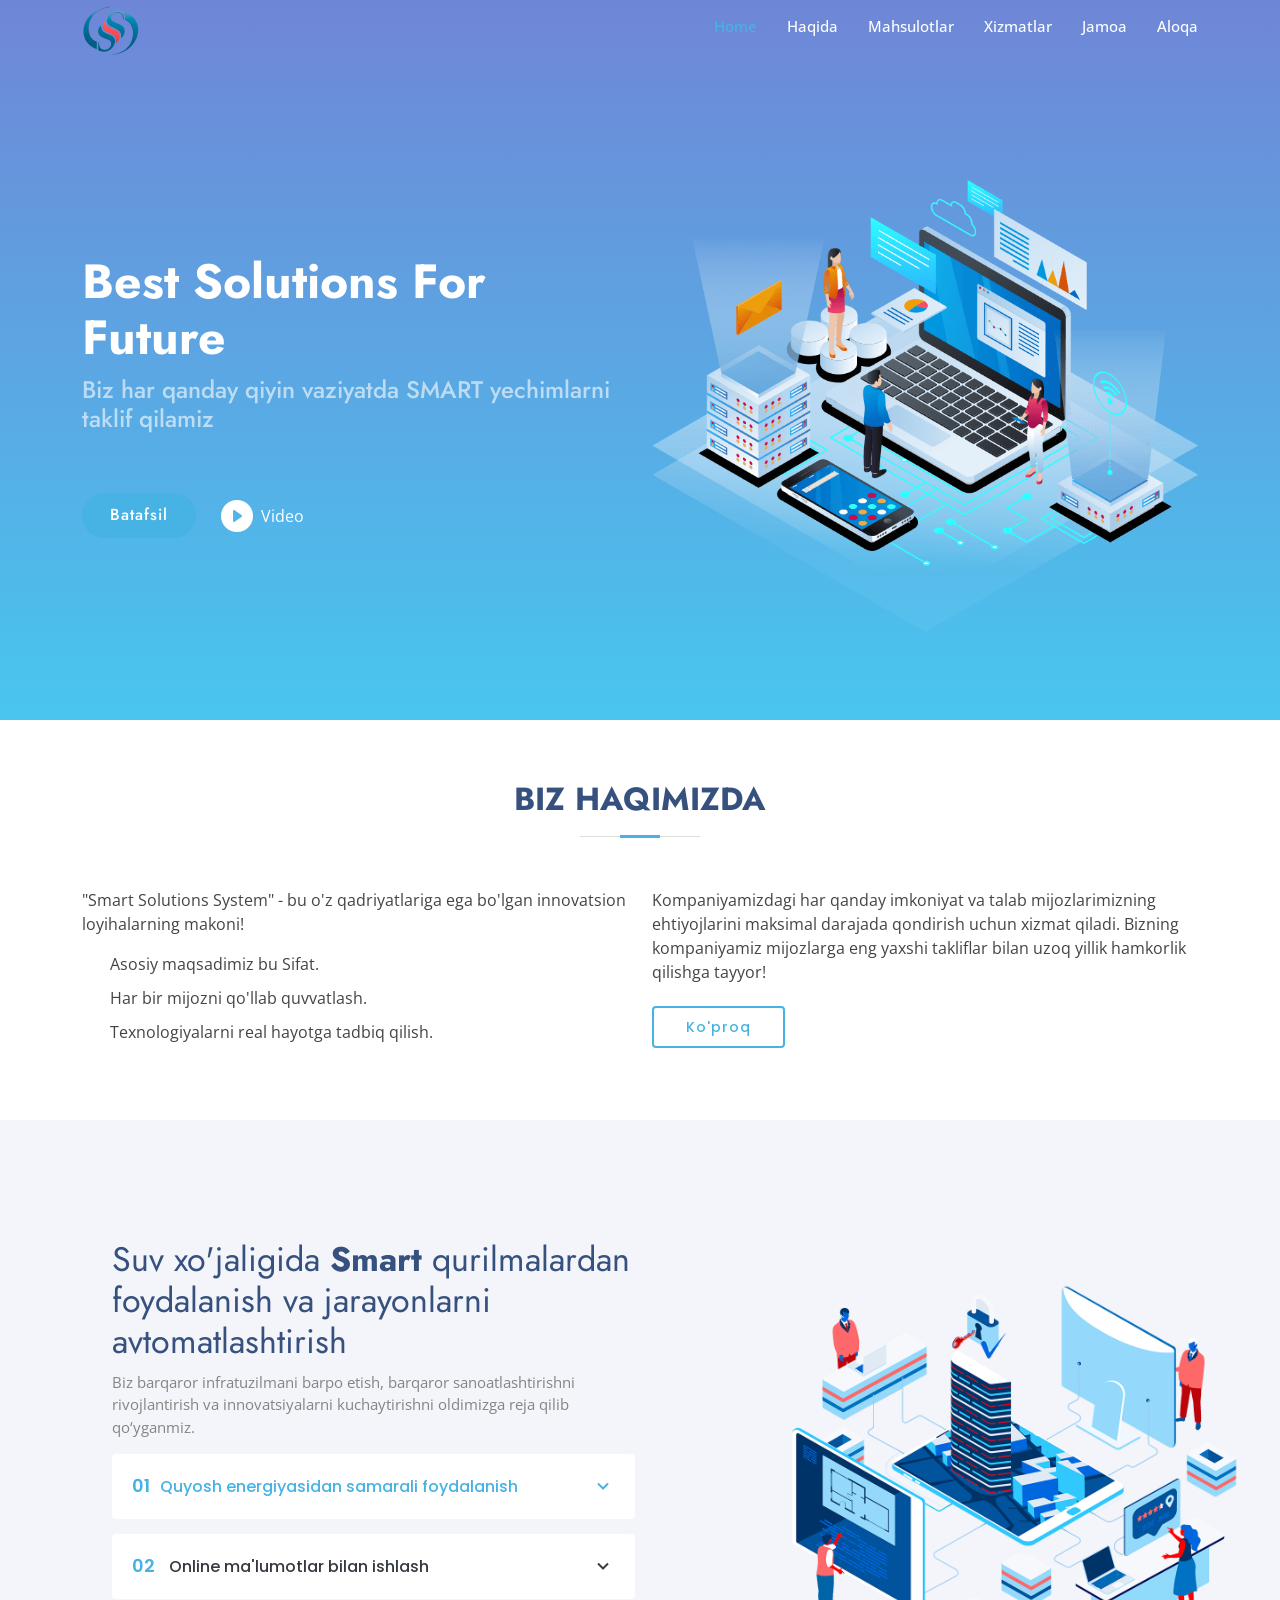
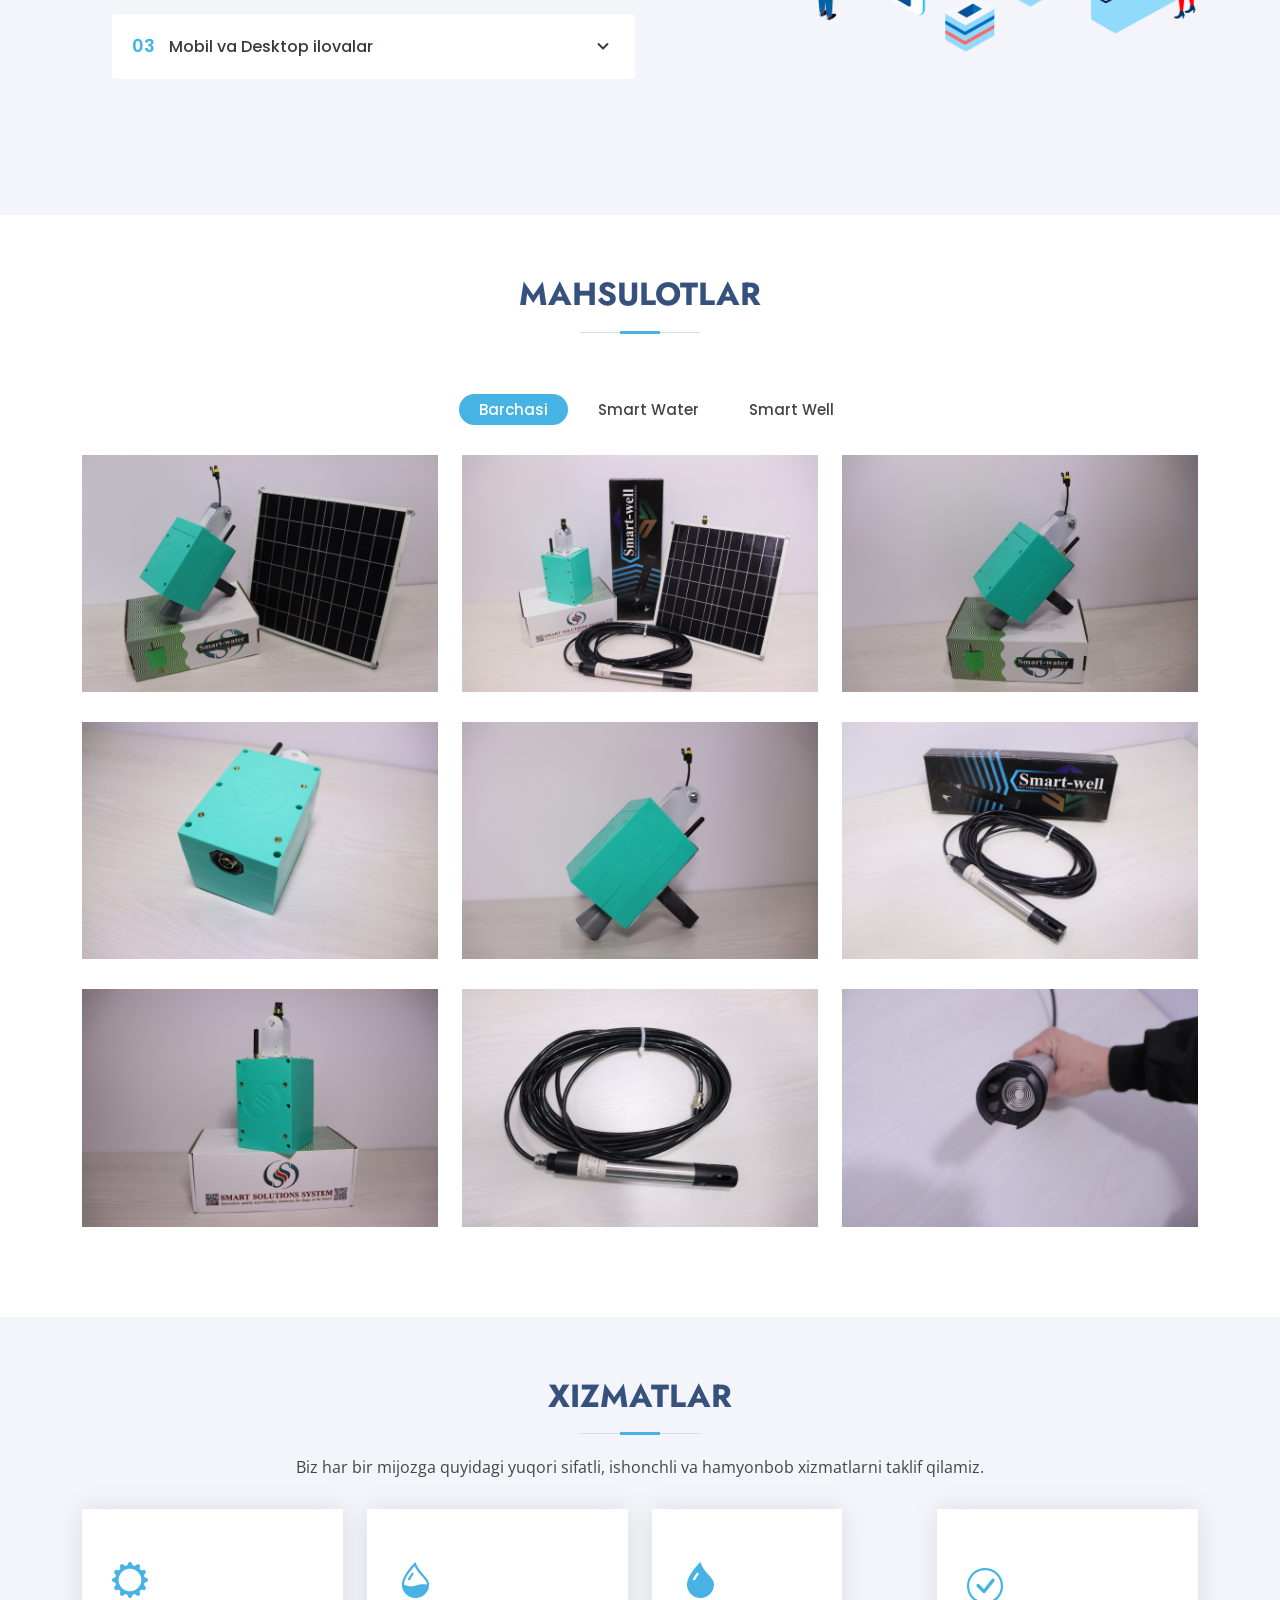
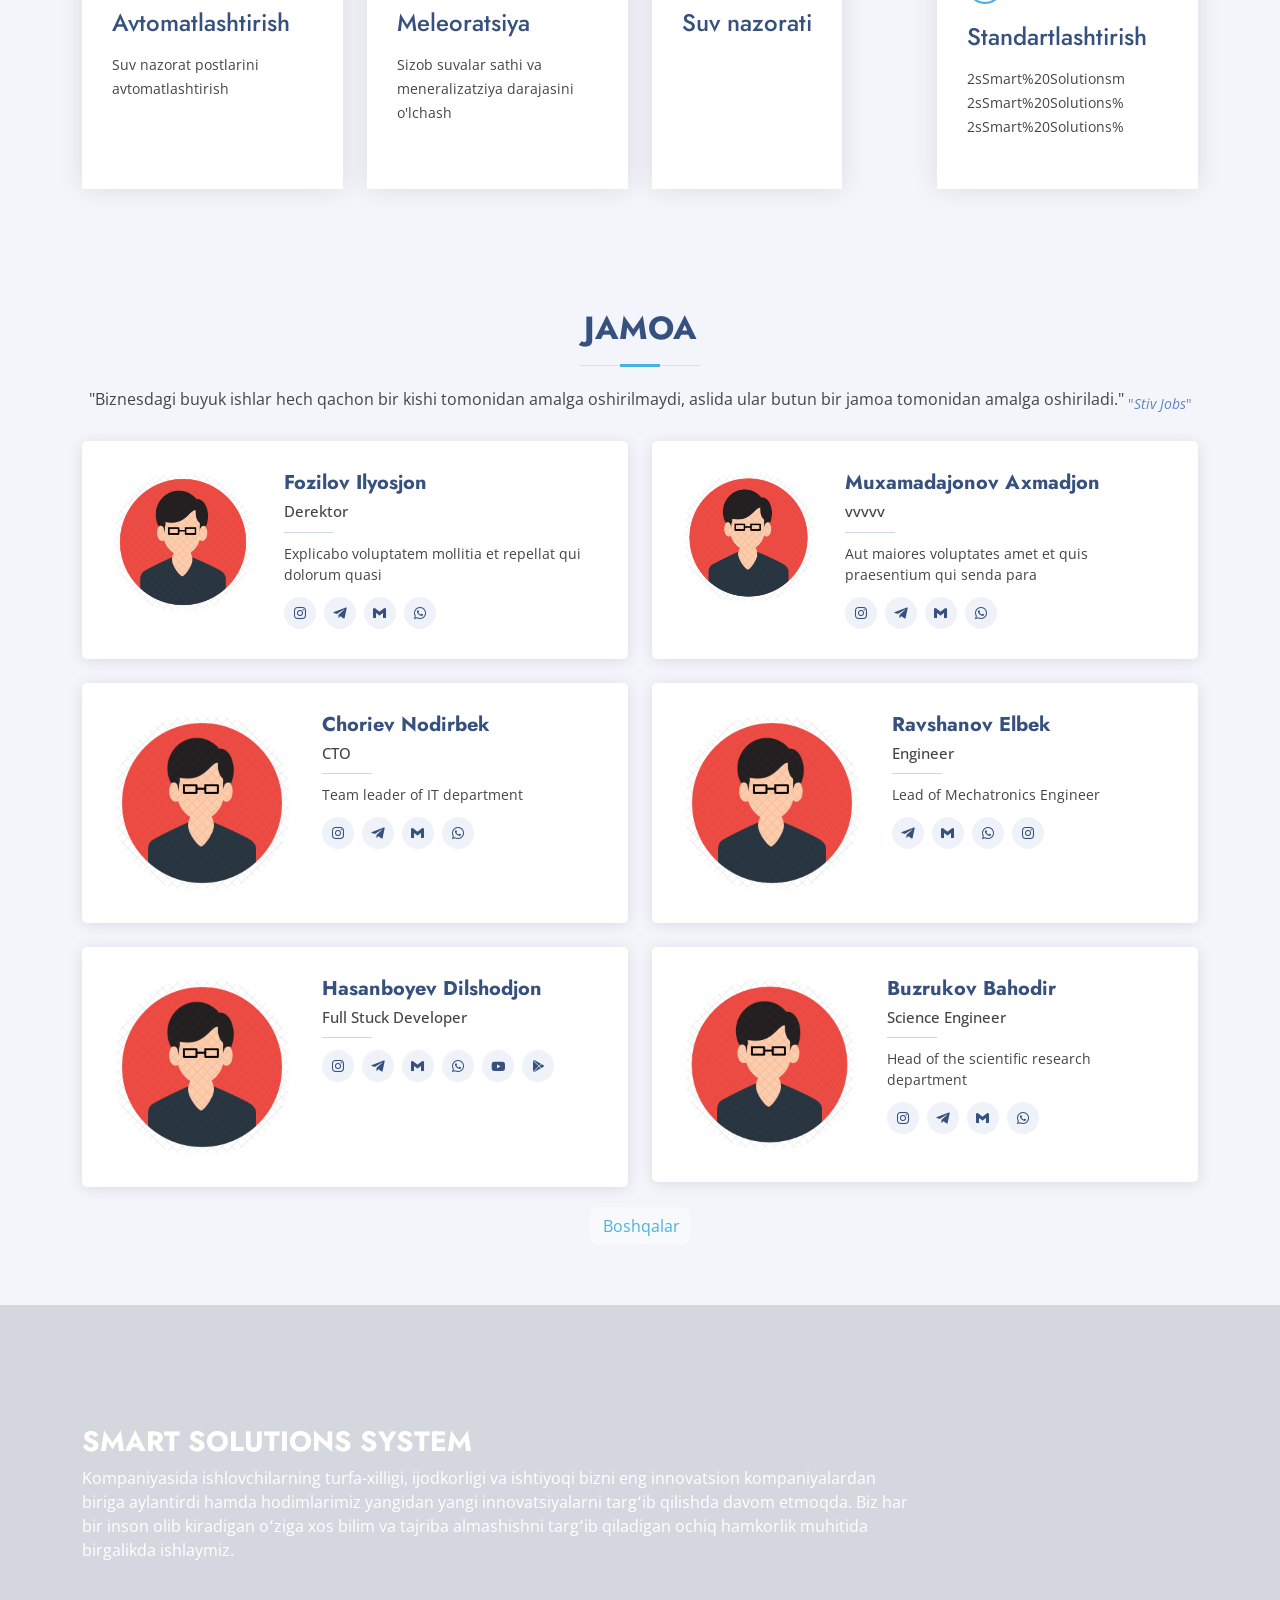
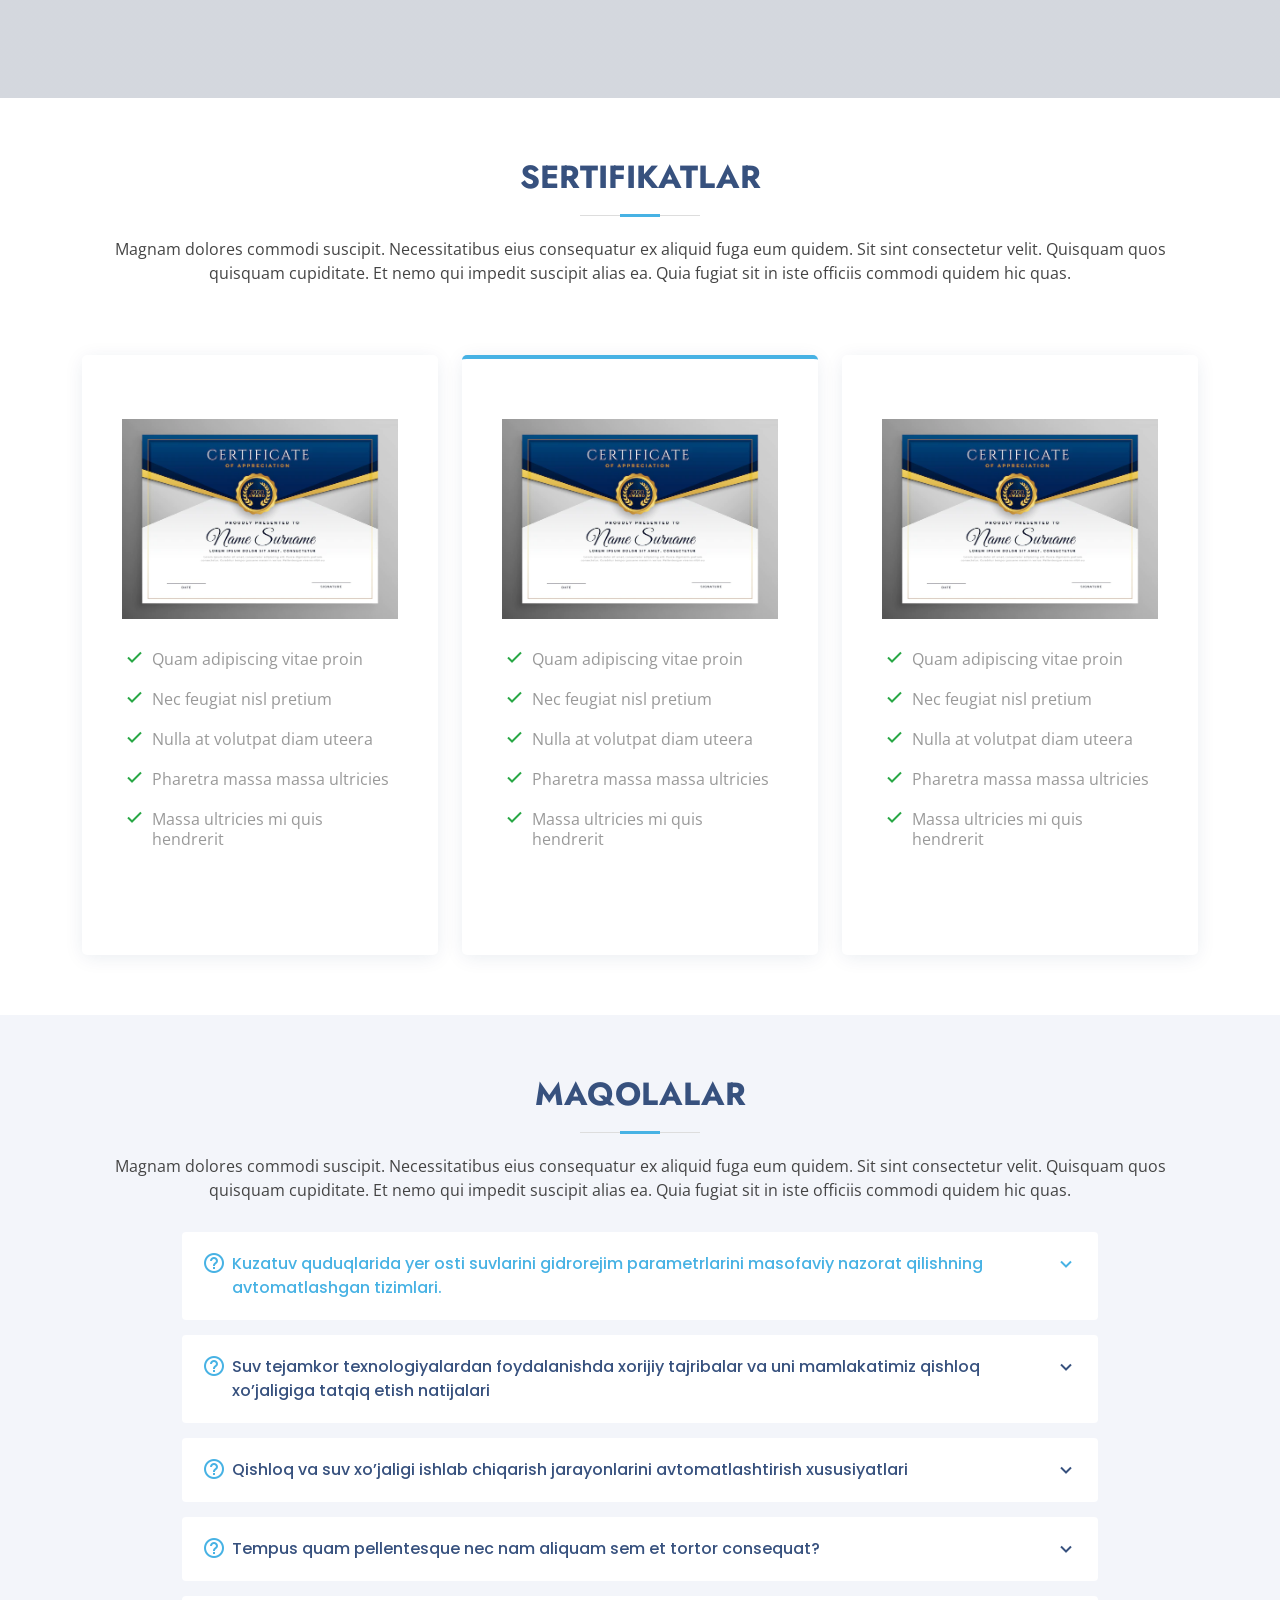
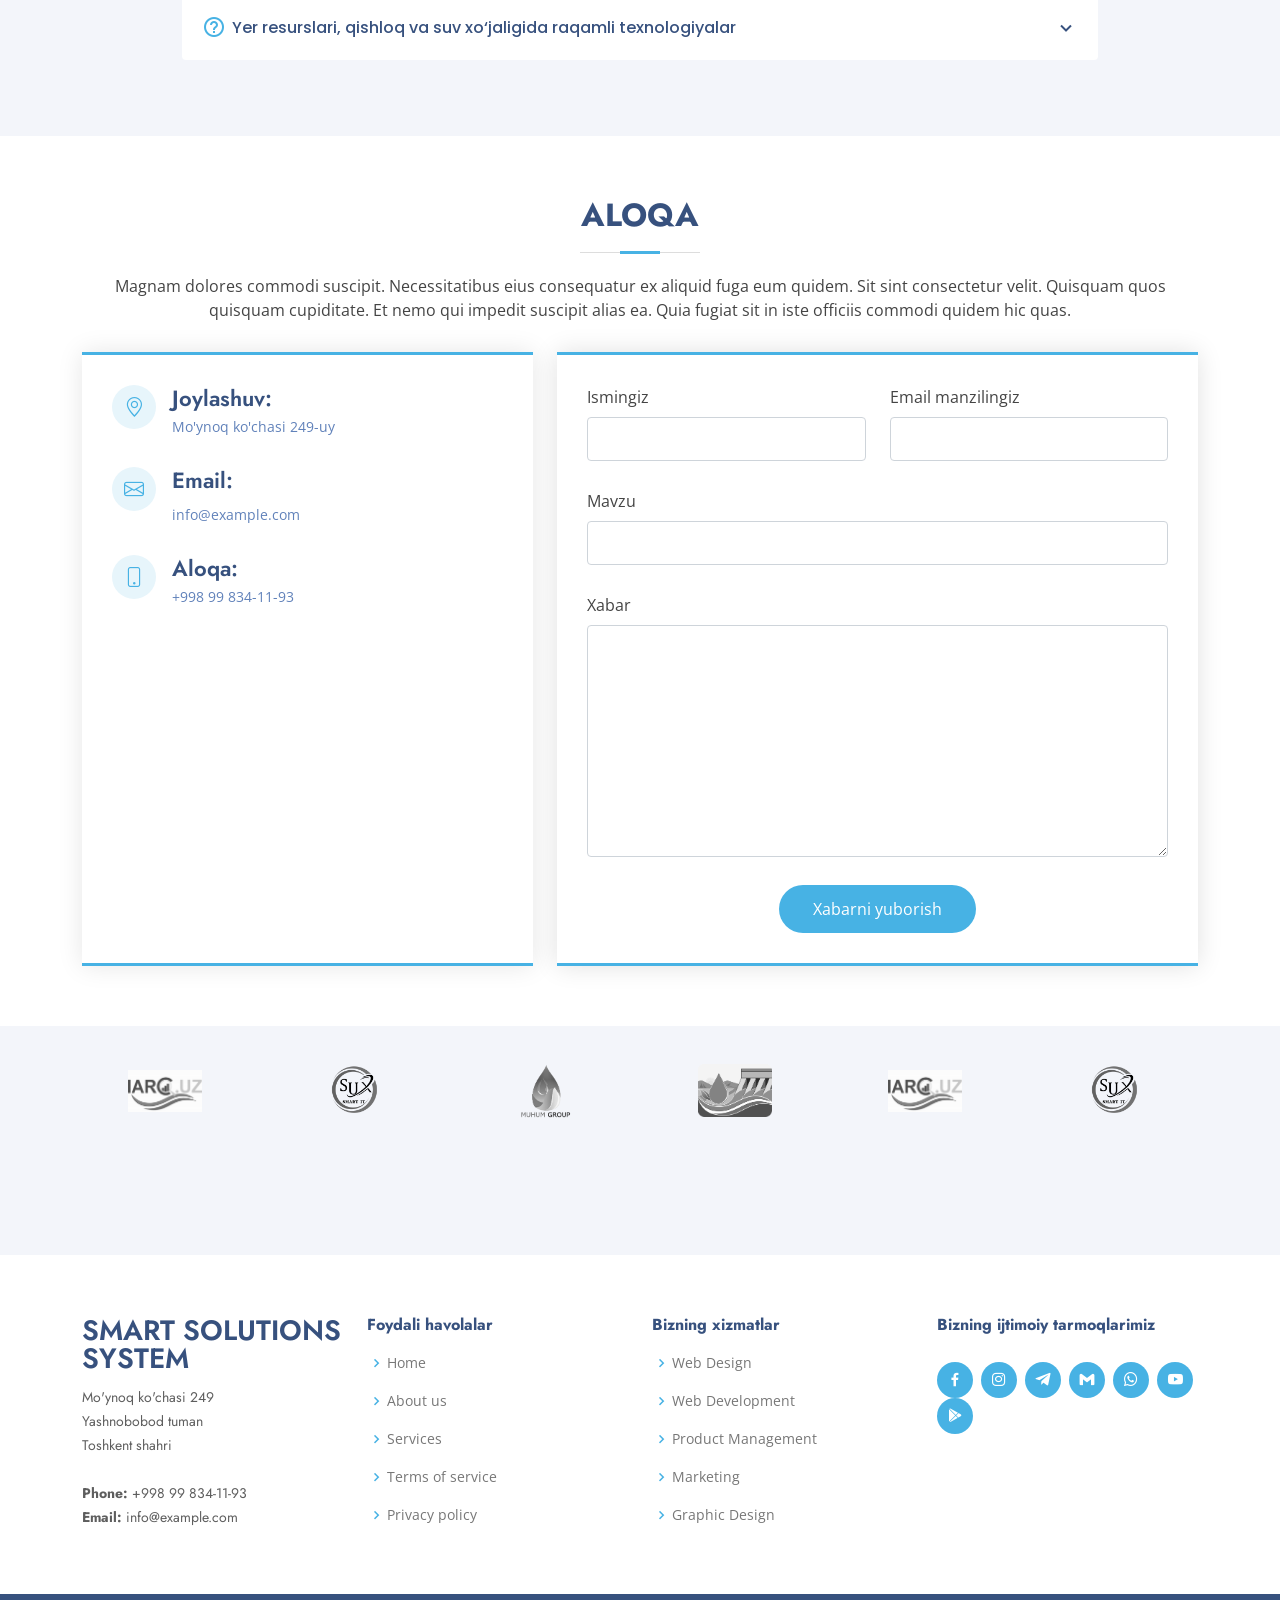
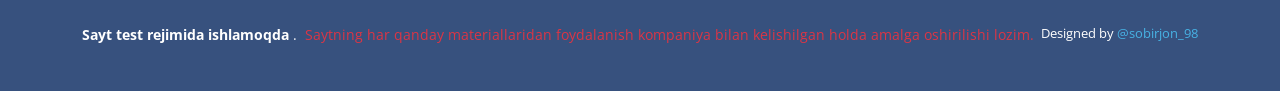
==== commit 8f07d74a: "backup after lose" ====
--- a/index.html
+++ b/index.html
@@ -70,7 +70,7 @@
           <h2>Biz har qanday qiyin vaziyatda SMART yechimlarni taklif qilamiz</h2>
           <div class="d-flex justify-content-center justify-content-lg-start">
             <a href="#about" class="btn-get-started scrollto">Batafsil</a>
-            <a href="https://www.youtube.com/@smartsolutionssystem8367" class="glightbox btn-watch-video"><i class="bi bi-play-circle-fill"></i><span>Video</span></a>
+            <a href="https://www.youtube.com/watch?v=lc7unigUq8Y" class="glightbox btn-watch-video"><i class="bi bi-play-circle-fill"></i><span>Video</span></a>
           </div>
         </div>
         <div class="col-lg-6 order-1 order-lg-2 hero-img" data-aos="zoom-in" data-aos-delay="200">
@@ -212,7 +212,7 @@
               <h4>Smart Well</h4>
               <p>Dayver</p>
               <a href="assets/img/portfolio/Well1.JPG" data-gallery="portfolioGallery" class="portfolio-lightbox preview-link" title="Smart Well (dayver)"><i class="bx bx-plus"></i></a>
-              <a href="product-water.html" class="details-link" title="More Details"><i class="bx bx-link"></i></a>
+              <a href="product-well.html" class="details-link" title="More Details"><i class="bx bx-link"></i></a>
             </div>
           </div>
           
@@ -231,7 +231,7 @@
           
 
           <!-- 4 -->
-          <div class="col-lg-4 col-md-6 portfolio-item filter-web">
+          <div class="col-lg-4 col-md-6 portfolio-item filter-card">
             <div class="portfolio-img"><img src="assets/img/portfolio/Well3.JPG" class="img-fluid" alt=""></div>
             <div class="portfolio-info">
               <h4>Smart Well</h4>
@@ -279,7 +279,7 @@
 
 
           <!-- 8 -->
-          <div class="col-lg-4 col-md-6 portfolio-item filter-web">
+          <div class="col-lg-4 col-md-6 portfolio-item filter-card">
             <div class="portfolio-img"><img src="assets/img/portfolio/WellBottom2.JPG" class="img-fluid" alt=""></div>
             <div class="portfolio-info">
               <h4>Smart Well</h4>
@@ -362,14 +362,15 @@
 
         <div class="section-title">
           <h2>Jamoa</h2>
-          <p>Magnam dolores commodi suscipit. Necessitatibus eius consequatur ex aliquid fuga eum quidem. Sit sint consectetur velit. Quisquam quos quisquam cupiditate. Et nemo qui impedit suscipit alias ea. Quia fugiat sit in iste officiis commodi quidem hic quas.</p>
-        </div>
+          <p >"Biznesdagi buyuk ishlar hech qachon bir kishi tomonidan amalga oshirilmaydi, aslida ular butun bir jamoa tomonidan amalga oshiriladi." <sub style="color: rgb(98, 132, 196); font-size: 14px;">"<i>Stiv Jobs</i>"</sub> </p>
+        </div>
+        
 
         <div class="row">
 
           <div class="col-lg-6">
           <div class="member d-flex align-items-start" data-aos="zoom-in" data-aos-delay="100">
-            <div class="pic"><img src="assets/img/team/1.JPG" class="img-fluid" alt=""></div>
+            <div class="pic"><img src="assets/img/team/forall.png" class="img-fluid" alt=""></div>
             <div class="member-info">
               <h4>Fozilov Ilyosjon</h4>
               <span>Derektor</span>
@@ -386,7 +387,7 @@
 
         <div class="col-lg-6 mt-4 mt-lg-0">
           <div class="member d-flex align-items-start" data-aos="zoom-in" data-aos-delay="200">
-            <div class="pic"><img src="assets/img/team/2.JPG" class="img-fluid" alt=""></div>
+            <div class="pic"><img src="assets/img/team/forall.png" class="img-fluid" alt=""></div>
             <div class="member-info">
               <h4>Muxamadajonov Axmadjon</h4>
               <span>vvvvv</span>
@@ -578,7 +579,9 @@
         <div class="faq-list">
           <ul>
             <li data-aos="fade-up" data-aos-delay="100">
-              <i class="bx bx-help-circle icon-help"></i> <a data-bs-toggle="collapse" class="collapse" data-bs-target="#faq-list-1">Non consectetur a erat nam at lectus urna duis? <i class="bx bx-chevron-down icon-show"></i><i class="bx bx-chevron-down icon-close"></i></a>
+              <i class="bx bx-help-circle icon-help"></i> <a data-bs-toggle="collapse" class="collapse" data-bs-target="#faq-list-1">Kuzatuv quduqlarida yer osti suvlarini gidrorejim
+                parametrlarini masofaviy nazorat qilishning avtomatlashgan
+                tizimlari.<i class="bx bx-chevron-down icon-show"></i><i class="bx bx-chevron-down icon-close"></i></a>
               <div id="faq-list-1" class="collapse" data-bs-parent=".faq-list">
                 <img src="assets/img/article-1.jpg" class="img-responsive center-block" alt="">
                 <p>
@@ -588,19 +591,71 @@
             </li>
 
             <li data-aos="fade-up" data-aos-delay="200">
-              <i class="bx bx-help-circle icon-help"></i> <a data-bs-toggle="collapse" data-bs-target="#faq-list-2" class="collapsed">Feugiat scelerisque varius morbi enim nunc? <i class="bx bx-chevron-down icon-show"></i><i class="bx bx-chevron-up icon-close"></i></a>
+              <i class="bx bx-help-circle icon-help"></i> <a data-bs-toggle="collapse" data-bs-target="#faq-list-2" class="collapsed">Suv tejamkor texnologiyalardan foydalanishda 
+                xorijiy tajribalar va uni mamlakatimiz qishloq 
+                xo’jaligiga tatqiq etish natijalari  <i class="bx bx-chevron-down icon-show"></i><i class="bx bx-chevron-up icon-close"></i></a>
               <div id="faq-list-2" class="collapse" data-bs-parent=".faq-list">
                 <p>
-                  Dolor sit amet consectetur adipiscing elit pellentesque habitant morbi. Id interdum velit laoreet id donec ultrices. Fringilla phasellus faucibus scelerisque eleifend donec pretium. Est pellentesque elit ullamcorper dignissim. Mauris ultrices eros in cursus turpis massa tincidunt dui.
+                  So’nggi yillarda yer va suv resurslaridan samarali foydalanish, suv resurslarini 
+boshqarish tizimini takomillashtirish, suv xo’jaligi ob’ektlarini modernizatsiya qilish 
+va rivojlantirish bo’yicha izchil islohotlar amalga oshirilmoqda. Shu bilan birga, 
+global iqlim o’zgarishi, aholi sonining va iqtisodiyot tarmoqlarining o’sishi, ularning 
+suvga bo’lgan talabi yil sayin oshib borishi tufayli suv resurslarining taqchilligi 
+yildan-yilga kuchayib bormoqda. Foydalanilgan o’rtacha yillik suv miqdori 51 — 53 
+mlrd kub metrni, jumladan, 97,2 foizi daryo va soylardan,1,9 foizi kollektor 
+tarmoqlaridan, 0,9 foizi esa yer ostidan foydalanib, ajratilgan suv olish limitiga 
+nisbatan 20 foizga qisqargan.
+Respublikada 2020 — 2030 yillarda aholini va iqtisodiyotning barcha 
+tarmoqlarini suv bilan barqaror ta’minlash, sug’oriladigan yerlarning meliorativ 
+holatini yaxshilash, suv xo’jaligiga bozor tamoyillari va mexanizmlarini hamda 
+raqamli texnologiyalarni keng joriy etish, suv xo’jaligi ob’ektlarining ishonchli 
+ishlashini ta’minlash hamda yer va suv resurslaridan foydalanish samaradorligini 
+oshirishga qaratilgan kontseptsiyani ishlab chiqilishi aynan suv xo’jaligi sohasida olib 
+borilayotgan islohotlar natijasidir. 
+Ayniqsa bugungi suv tanqisligi sharoitida qishloq xo’jaligi ekinlarini 
+yetishtirishda suv tejovchi sug’orish texnologiyalarini joriy qilishni yanada 
+kengaytirish va davlat tomonidan rag’batlantirish, ushbu sohaga xorijiy investitsiyalar 
+va grantlarni jalb qilish masalalarini amalga oshirish dolzarb vazifalardan sanaladi.
+Ma’lumki, iqlim o’zgarishi O’zbekistonda suv taqchilligini yanada 
+keskinlashtirishini, 2000, 2008, 2011, 2014 va 2018 yillardagi kabi qurg’oqchilikning 
+davomiyligi va davriyligi ko’payishiga olib kelishini hamda iqtisodiyotning suv 
+resurslariga bo’lgan ehtiyojini qondirishda jiddiy qiyinchiliklarni keltirib chiqarishi 
+mumkinligini ko’rsatmoqda. Keyingi 15 yil ichida aholi jon boshiga suv ta’minoti 3 
+048 kub metrdan 1 589 kub metrga qisqardi. Shu bilan birgalikda, respublikada aholi 
+soni yiliga o’rtacha 650 — 700 ming nafarga oshib, 2030 yilga borib 39 mln nafarga 
+yetishi, ularning sifatli suvga bo’lgan talabi 2,3 mlrd kub metrdan 2,7 — 3,0 mlrd 
+kub metrga (18 — 20 foiz) yetishi kutilmoqda. 
+Shu nuqtai nazardan suvtejamkor texnologiyalardan foydalanishda xorijiy 
+tajribalarning ahamiyatli jihatlarini ayrim davlatlar misolida ko’rib chiqamiz va uni 
+mamlakatimizning sug’oriladigan yerlarida foydalanish bo’yicha taklif va tavsiyalar 
+beramiz
                 </p>
               </div>
             </li>
 
             <li data-aos="fade-up" data-aos-delay="300">
-              <i class="bx bx-help-circle icon-help"></i> <a data-bs-toggle="collapse" data-bs-target="#faq-list-3" class="collapsed">Dolor sit amet consectetur adipiscing elit? <i class="bx bx-chevron-down icon-show"></i><i class="bx bx-chevron-up icon-close"></i></a>
+              <i class="bx bx-help-circle icon-help"></i> <a data-bs-toggle="collapse" data-bs-target="#faq-list-3" class="collapsed">Qishloq va suv xo’jaligi ishlab chiqarish jarayonlarini 
+                avtomatlashtirish xususiyatlari <i class="bx bx-chevron-down icon-show"></i><i class="bx bx-chevron-up icon-close"></i></a>
               <div id="faq-list-3" class="collapse" data-bs-parent=".faq-list">
                 <p>
-                  Eleifend mi in nulla posuere sollicitudin aliquam ultrices sagittis orci. Faucibus pulvinar elementum integer enim. Sem nulla pharetra diam sit amet nisl suscipit. Rutrum tellus pellentesque eu tincidunt. Lectus urna duis convallis convallis tellus. Urna molestie at elementum eu facilisis sed odio morbi quis
+                  So'nggi ikki yilda qishloq xo„jaligi ekinlarini yetishtirishda suvni tejaydigan 
+                  texnologiyalarni joriy etishga alohida e‟tibor qaratildi Biroq, tobora kuchayib borayotgan suv taqchilligi hamda suv resurslariga 
+                  bo„lgan ehtiyoj o„sib borayotgani qishloq xo„jaligida suvdan foydalanish 
+                  samaradorligini keskin oshirishni talab etmoqda.
+                  Qishloq xo„jaligida suvni tejaydigan texnologiyalarni joriy etishni 
+                  rag„batlantirish mexanizmlarining samaradorligini oshirish, sug„oriladigan maydonlar 
+                  suv bilan barqaror ta‟minlanishiga erishish maqsadida.
+                  Qishloq va suv xo„jaligidagi ko„plab tarmoqlarda qo„llanilayotgan ilg„or 
+                  texnologiyalar ishlab chiqarishning avtomatlashtirilgan boshqaruv tizimlaridan 
+                  foydalanishni talab qiladi. Qishloq va suv xo‟jaligidagi ishlab chiqarish jarayonlari 
+                  murakkab axborot almashinuvi va jarayonlariga ega bo'lib, ular turli ko'rinishlarda 
+                  berilishi mumkin. Bu esa shu sohada qo'llanuvchi mashina va uskunalarning maxsus 
+                  ish rejimlariga mos tushmay qolishi, oqim liniyalardagi ishlab chiqarish jarayonlarini 
+                  to'xtab qolishi, suv xo'jalik mashinalarining ish rejimlari bir-biriga mos tushmay 
+                  qolishiga olib kelishi mumkin. Qishloq va suv xo'jaligining yana bir muhim 
+                  xususiyatlardan biri ulardagi texnika va qurilmalarning katta maydonlarda 
+                  joylashgani va ta'mirlash bazasidan uzoqligi, uskunalarning kichik quvvatga ega 
+                  ekanligi, ish jarayonining mavsumiyligi hisoblanadi
                 </p>
               </div>
             </li>
@@ -615,11 +670,34 @@
             </li>
 
             <li data-aos="fade-up" data-aos-delay="500">
-              <i class="bx bx-help-circle icon-help"></i> <a data-bs-toggle="collapse" data-bs-target="#faq-list-5" class="collapsed">Tortor vitae purus faucibus ornare. Varius vel pharetra vel turpis nunc eget lorem dolor? <i class="bx bx-chevron-down icon-show"></i><i class="bx bx-chevron-up icon-close"></i></a>
+              <i class="bx bx-help-circle icon-help"></i> <a data-bs-toggle="collapse" data-bs-target="#faq-list-5" class="collapsed">Yer resurslari, qishloq va suv xo‘jaligida raqamli
+                texnologiyalar <i class="bx bx-chevron-down icon-show"></i><i class="bx bx-chevron-up icon-close"></i></a>
               <div id="faq-list-5" class="collapse" data-bs-parent=".faq-list">
                 <p>
-                  Laoreet sit amet cursus sit amet dictum sit amet justo. Mauris vitae ultricies leo integer malesuada nunc vel. Tincidunt eget nullam non nisi est sit amet. Turpis nunc eget lorem dolor sed. Ut venenatis tellus in metus vulputate eu scelerisque.
-                </p>
+                  Mamlakat yoshlar qo'lida shu asosda ularga to'g'ri ko'nikma bergan xolda 
+rivojlangan mamlakatlar tajribasini, ularning bilim salohiyatini o'rganib, yangi 
+g'oyalar ishlab chiqish hamda hayotga tatbiq etish zamonaviy dunyoda birlamchi 
+masalalardan biri hisoblanadi.
+Rivojlanayotgan sohalardan biri bu yer resurslari, qishloq va suv xo'jaligida 
+raqamli texnologiyalarning joriy qilinishi. Bu soha bo'yicha juda ham ko'plab qaror 
+va loyihalar ko'rib chiqilmoqda.
+Prezidentimizning «Raqamli O'zbekiston – 2030» strategiyasini tasdiqlash 
+va uni samarali amalga oshirish chora-tadbirlari to'g'risida"gi Farmoni bilan 
+agrosanoatni rivojlantirishga qaratilgan bir necha o'nlab loyihalarni amalga 
+oshirish belgilangan. Shu asosda raqamlashtirish bo'yicha qo'yilgan vazifa va 
+topshiriqlarni jadal suratlarda olib borishda yetakchi xorijiy tajribani o'rganish, 
+jumladan, Yevropa Ittifoqi va Jahon Bankining maslahat va moliyaviy qo'llab quvvatlashidan, eng yaxshi texnik yechimlardan foydalanilmoqda. Bugungi kunda 
+qishloq xo'jaligida fermerlar va agronomlarga raqamli texnologiyalar yordamga 
+kelmoqda. Katta ma'lumotlar va ularni tahlil qilish hosilni terib olish uchun qulay 
+vaqtni belgilash, o'g'itlash sxemasini hisoblab chiqish, monitoring qilish, hosilni 
+prognozlashtirishga yordam bermoqda.
+Raqamli texnologiyalar o'simlikshunoslikning to'liq siklini boshqarishga 
+imkon yaratadi. Aqlli qurilmalar tuproq, o'simliklar parametrlari, mikroiqlimni 
+o'lchaydi va ma'lumotlarni uzatadi. Datchiklar, koinotdan olingan suratlar, dronlar, 
+meteorologik stansiyalar va boshqa uskunalardan olingan ma'lumotlar Big datani 
+shakllantiradi, maxsus ilovalar bilan tahlil qilinadi va geoportalga joylashtiriladi. 
+So'nggi 15 yil ichida O'zbekiston aholisi 27 milliondan 35 millionga yetdi, har bir 
+kishi uchun ajratilgan yer maydoni esa 23 sotixdan 16 sotixga kamaydi
               </div>
             </li>
 
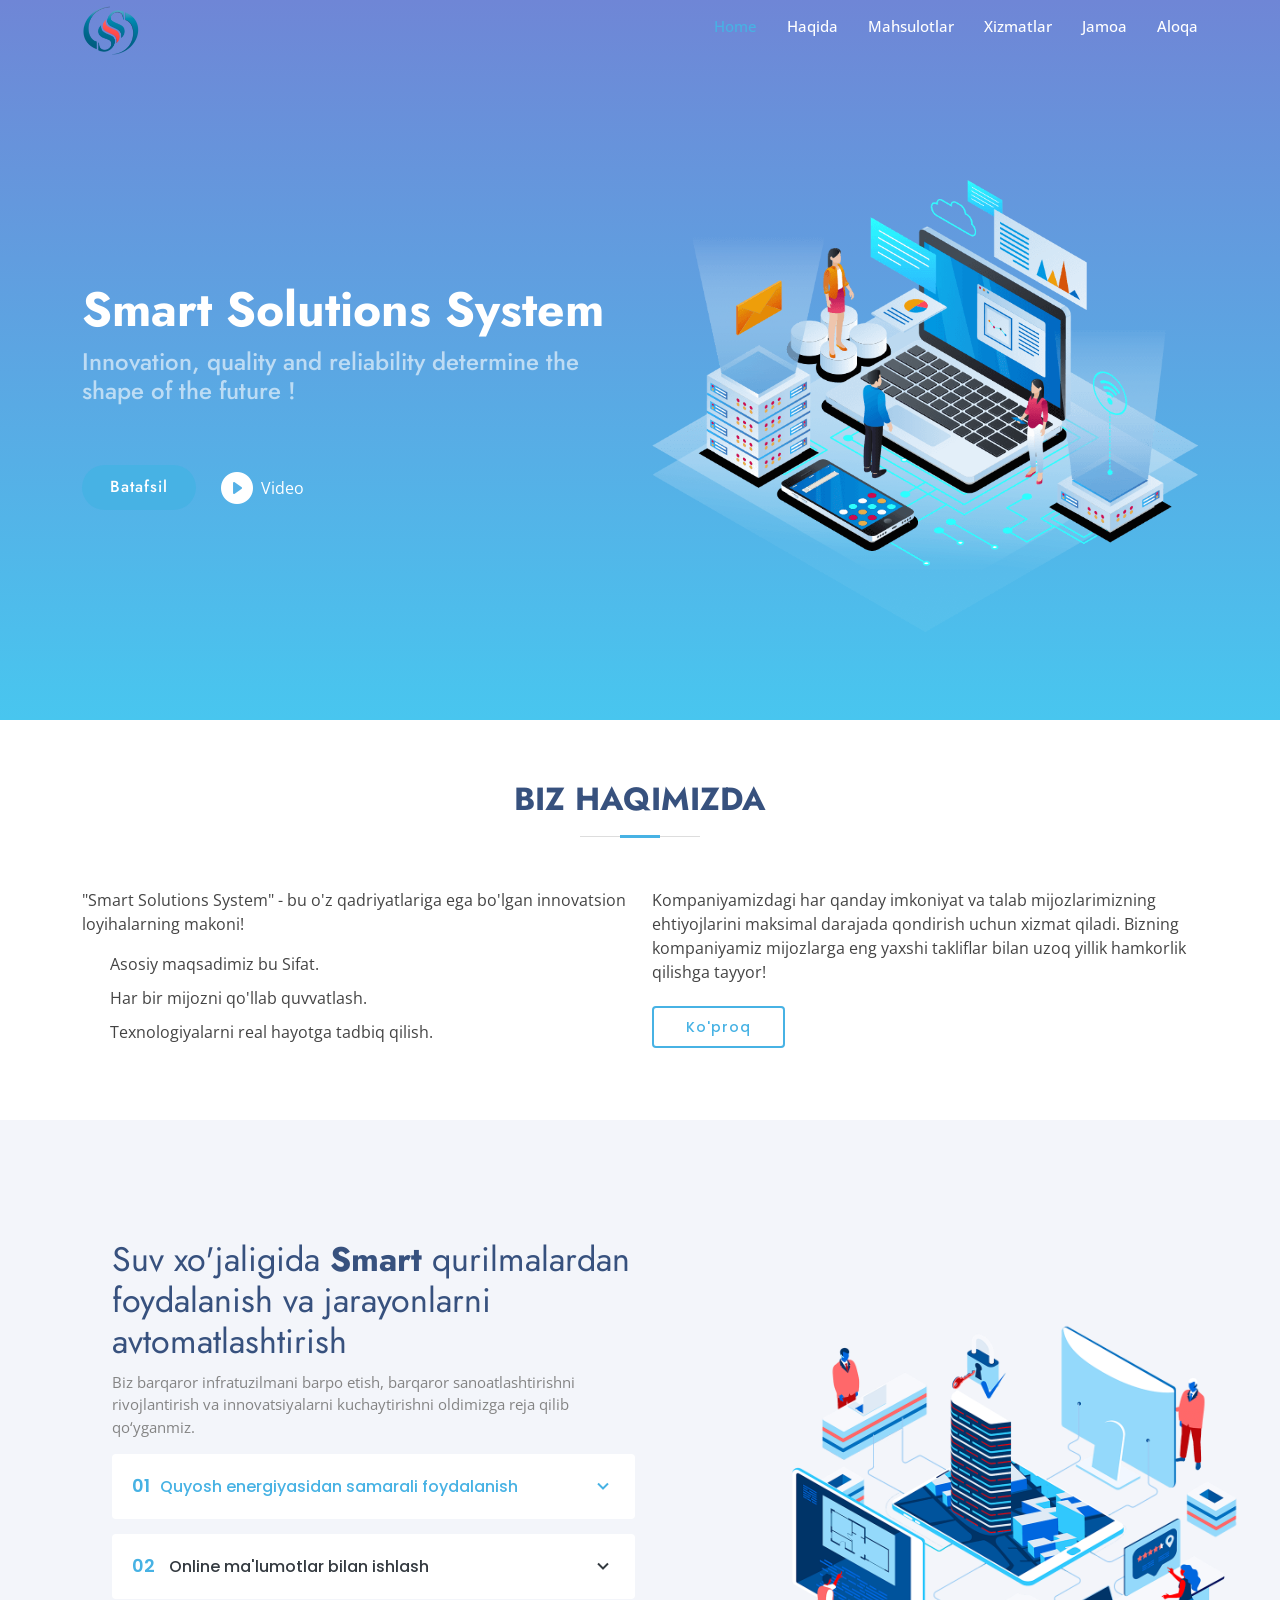
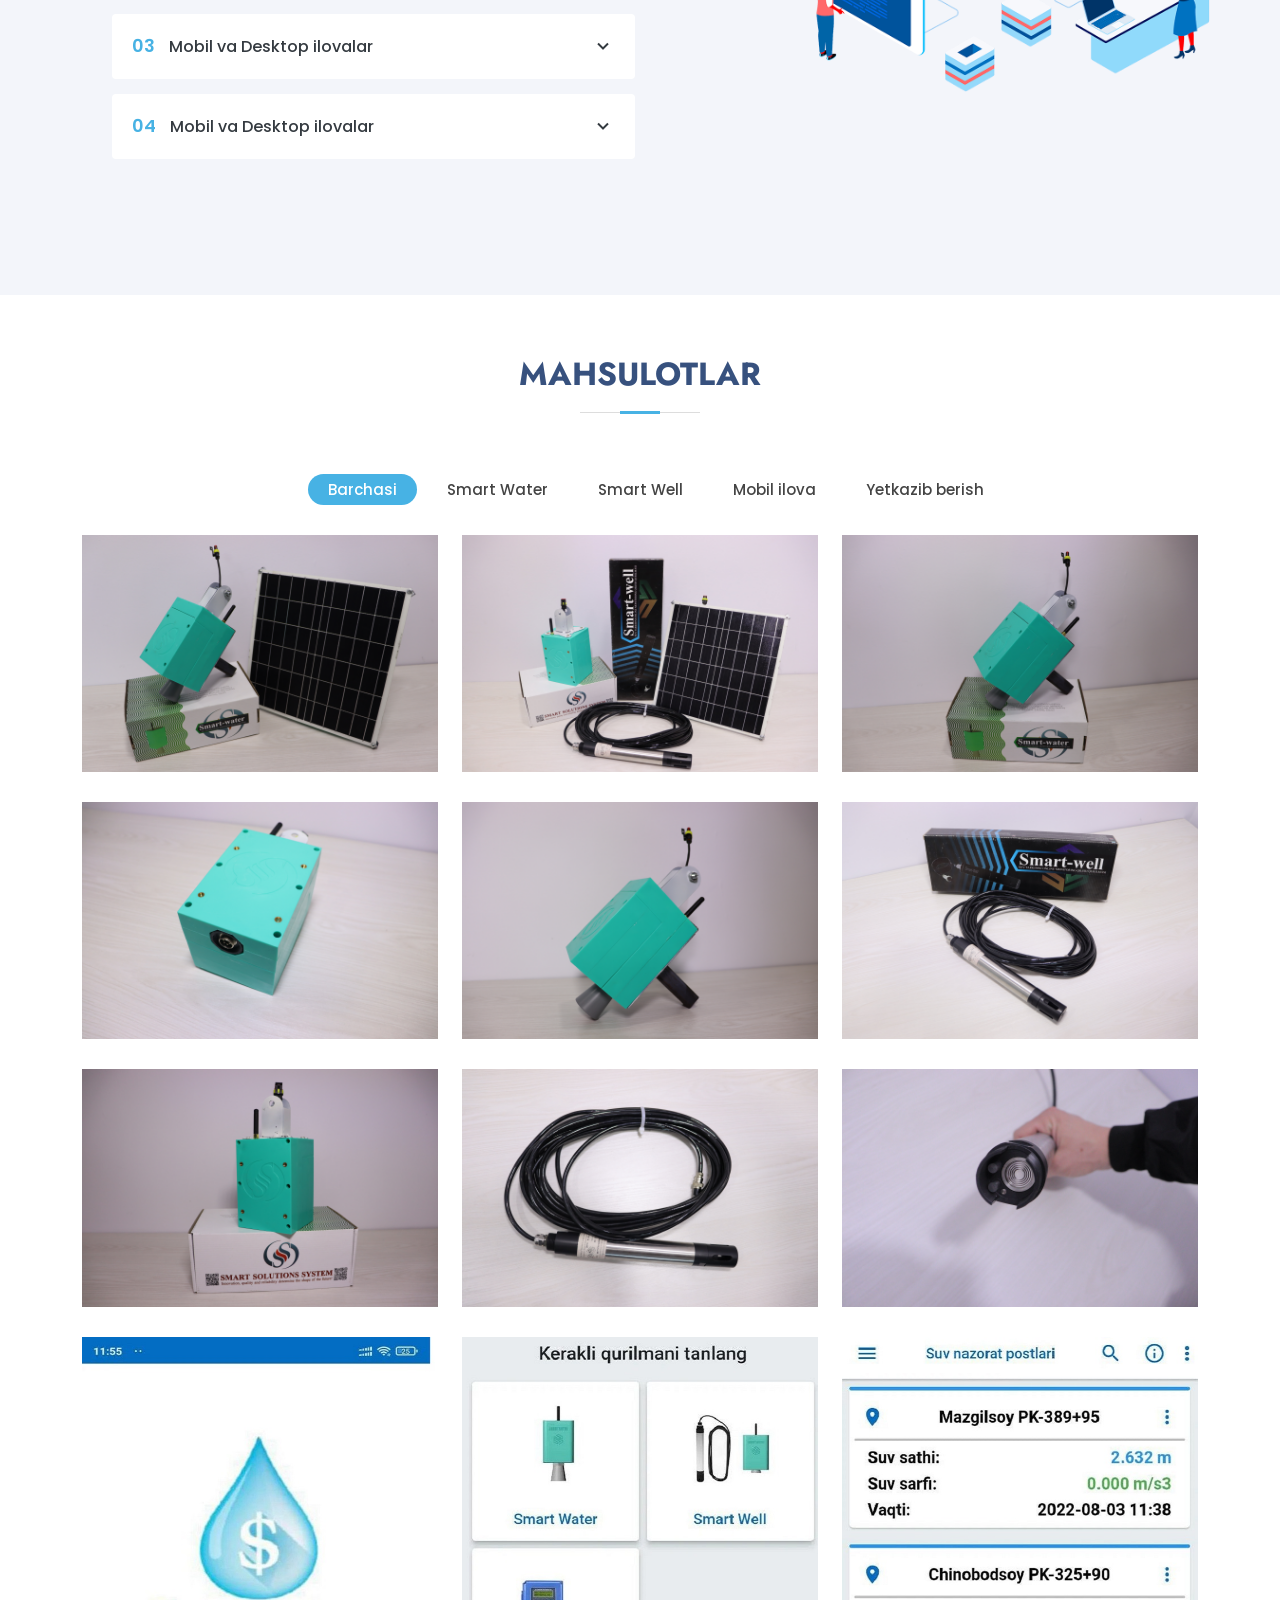
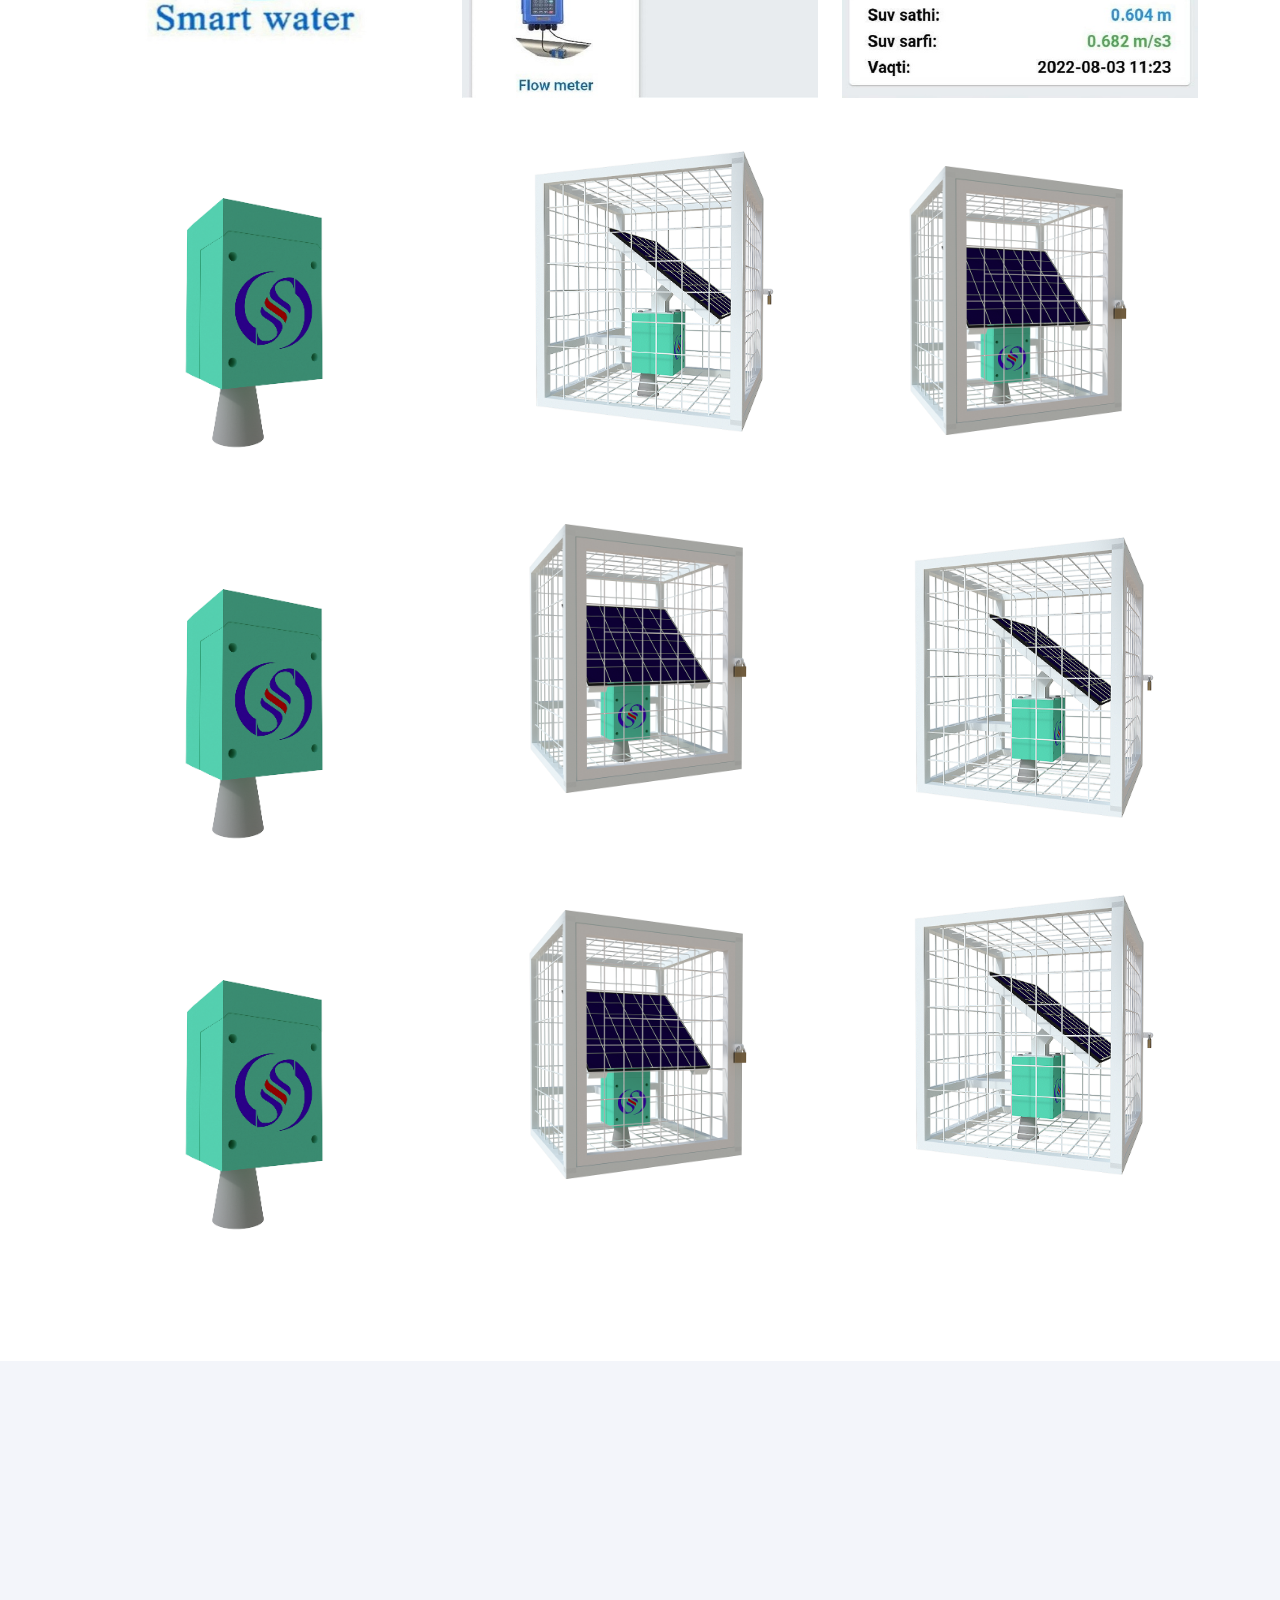
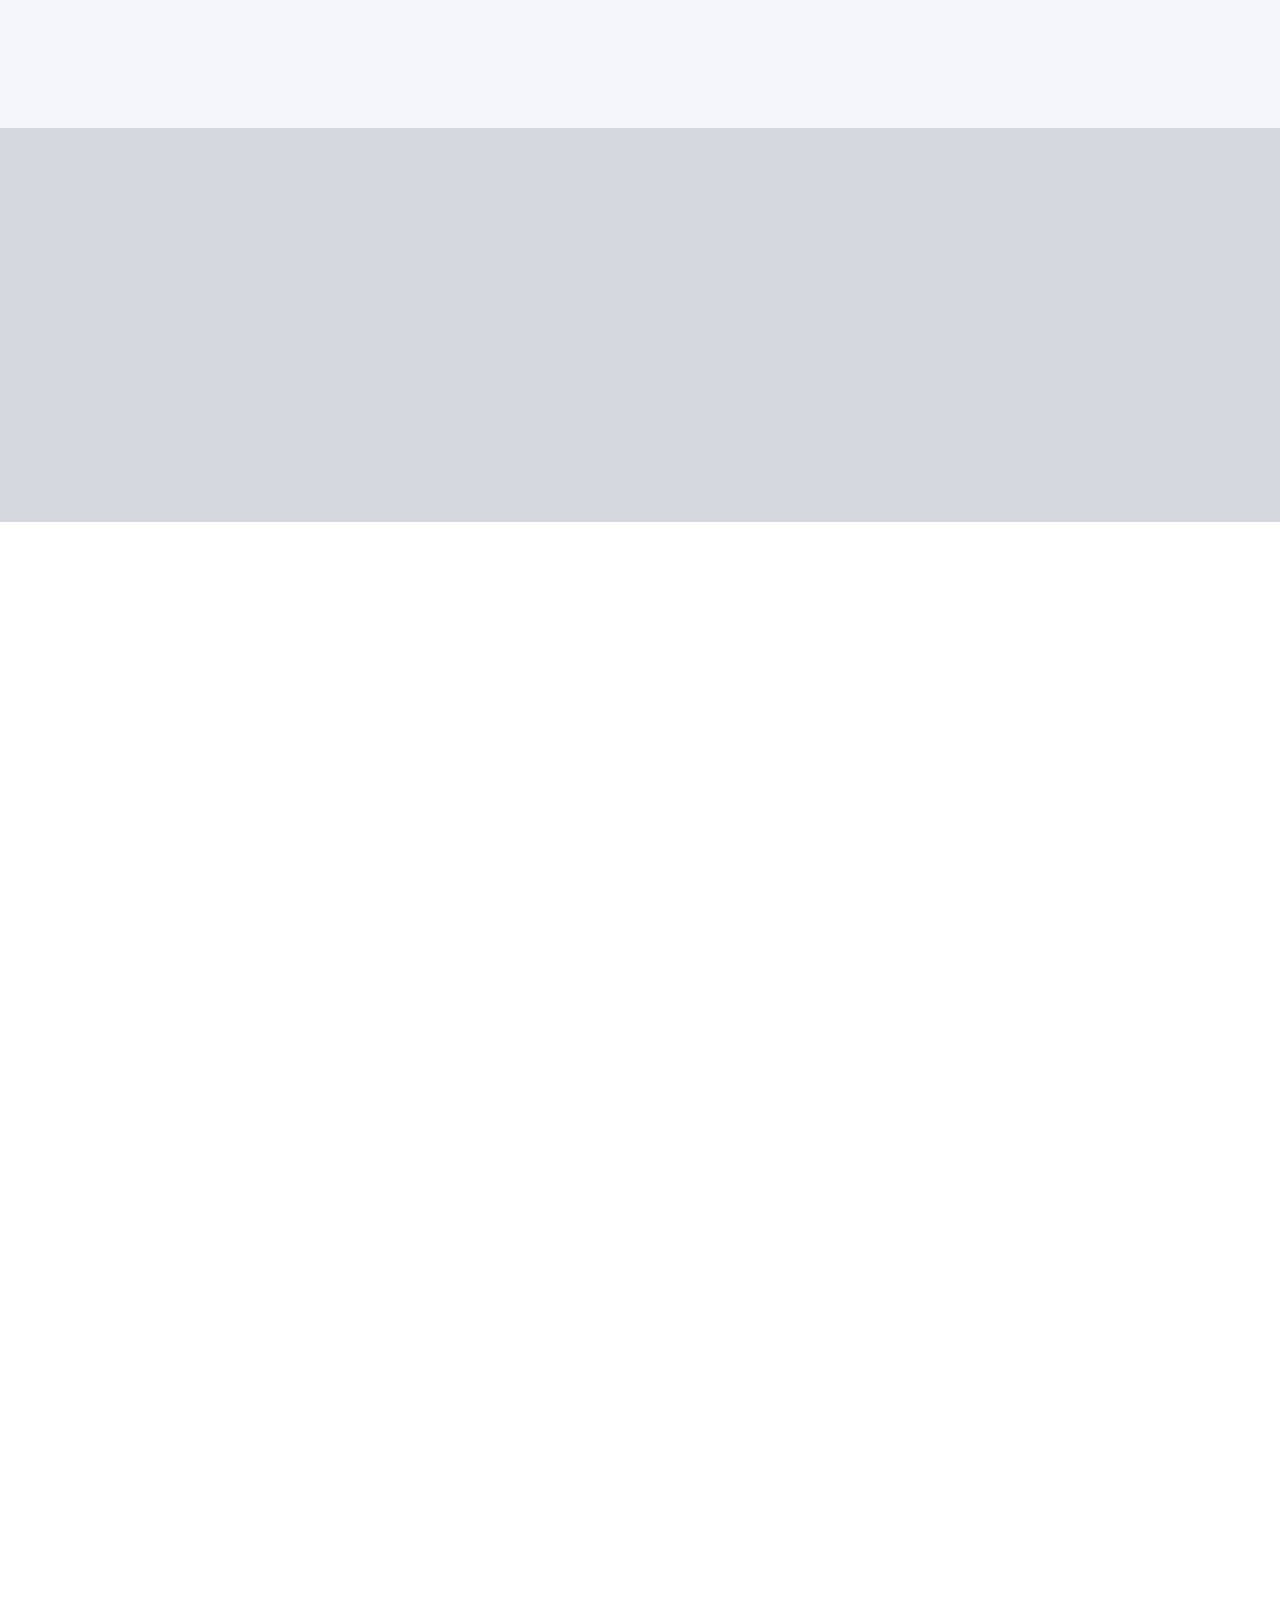
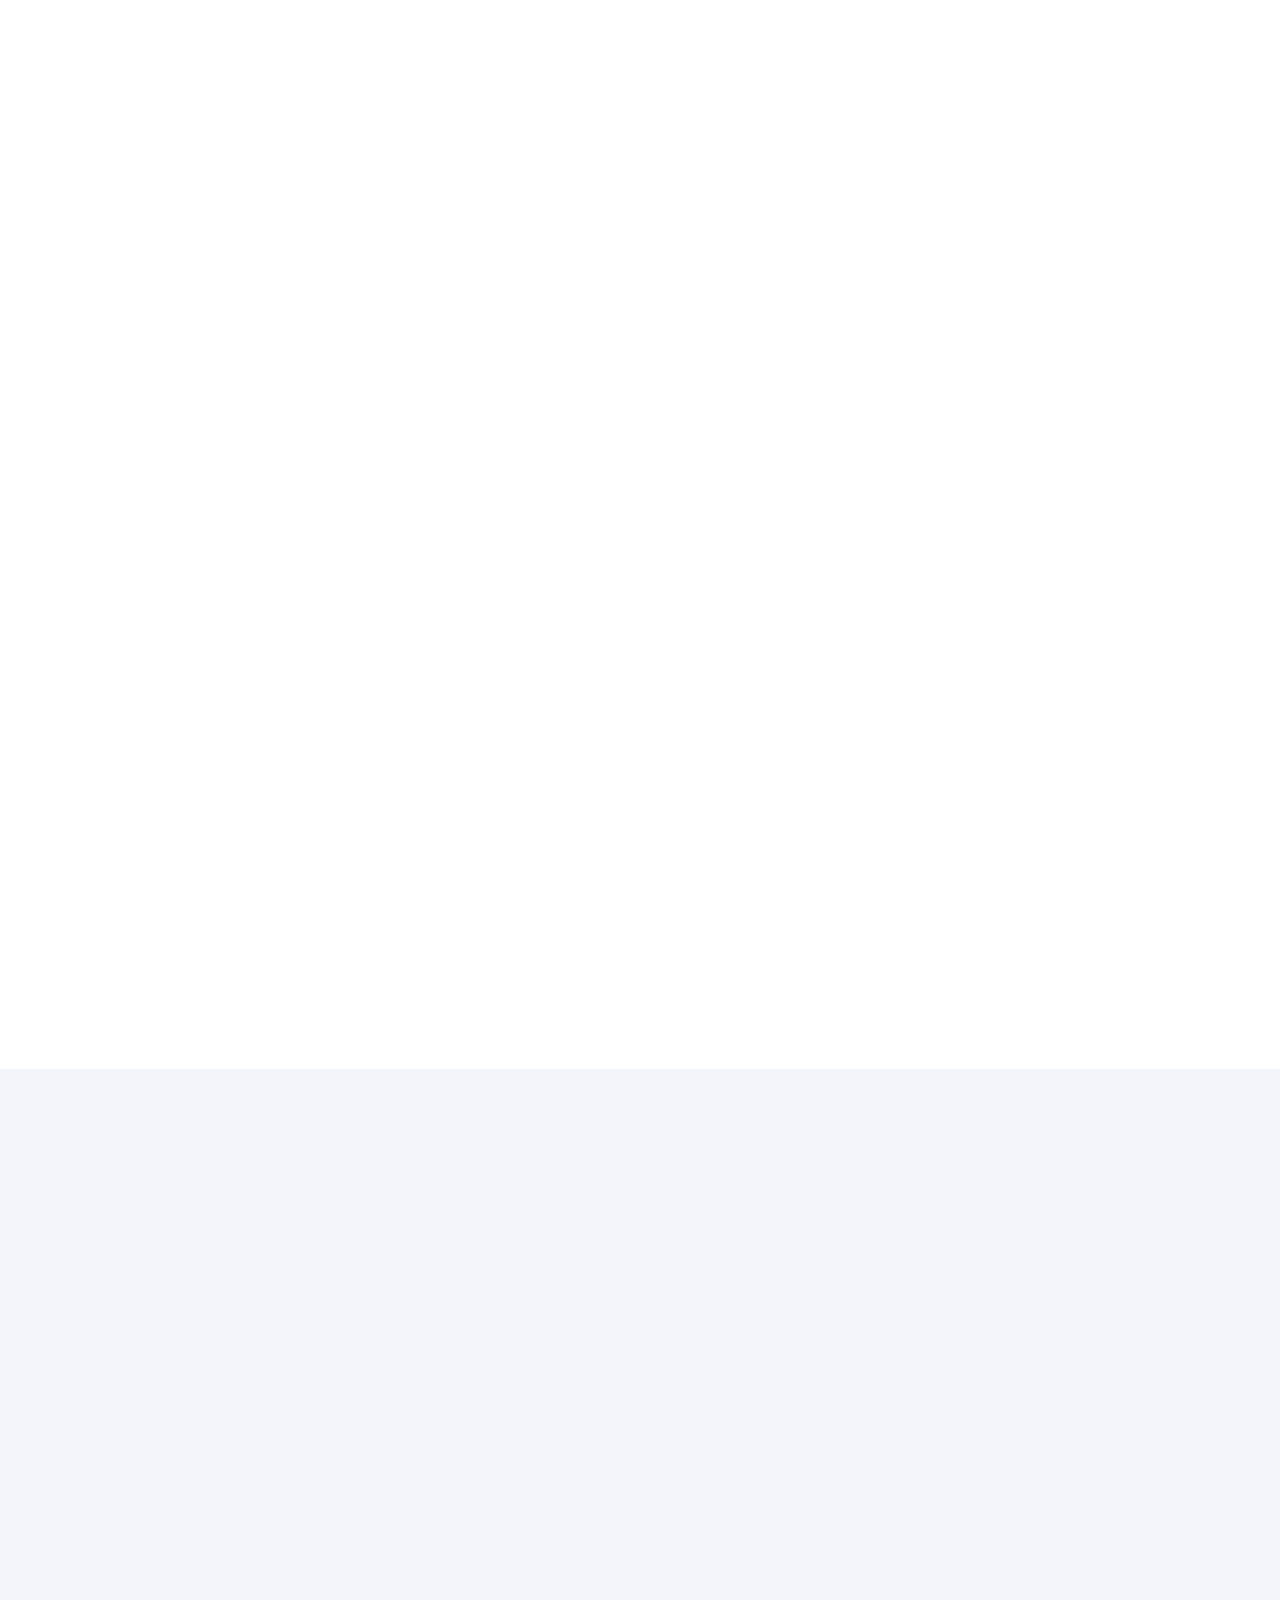
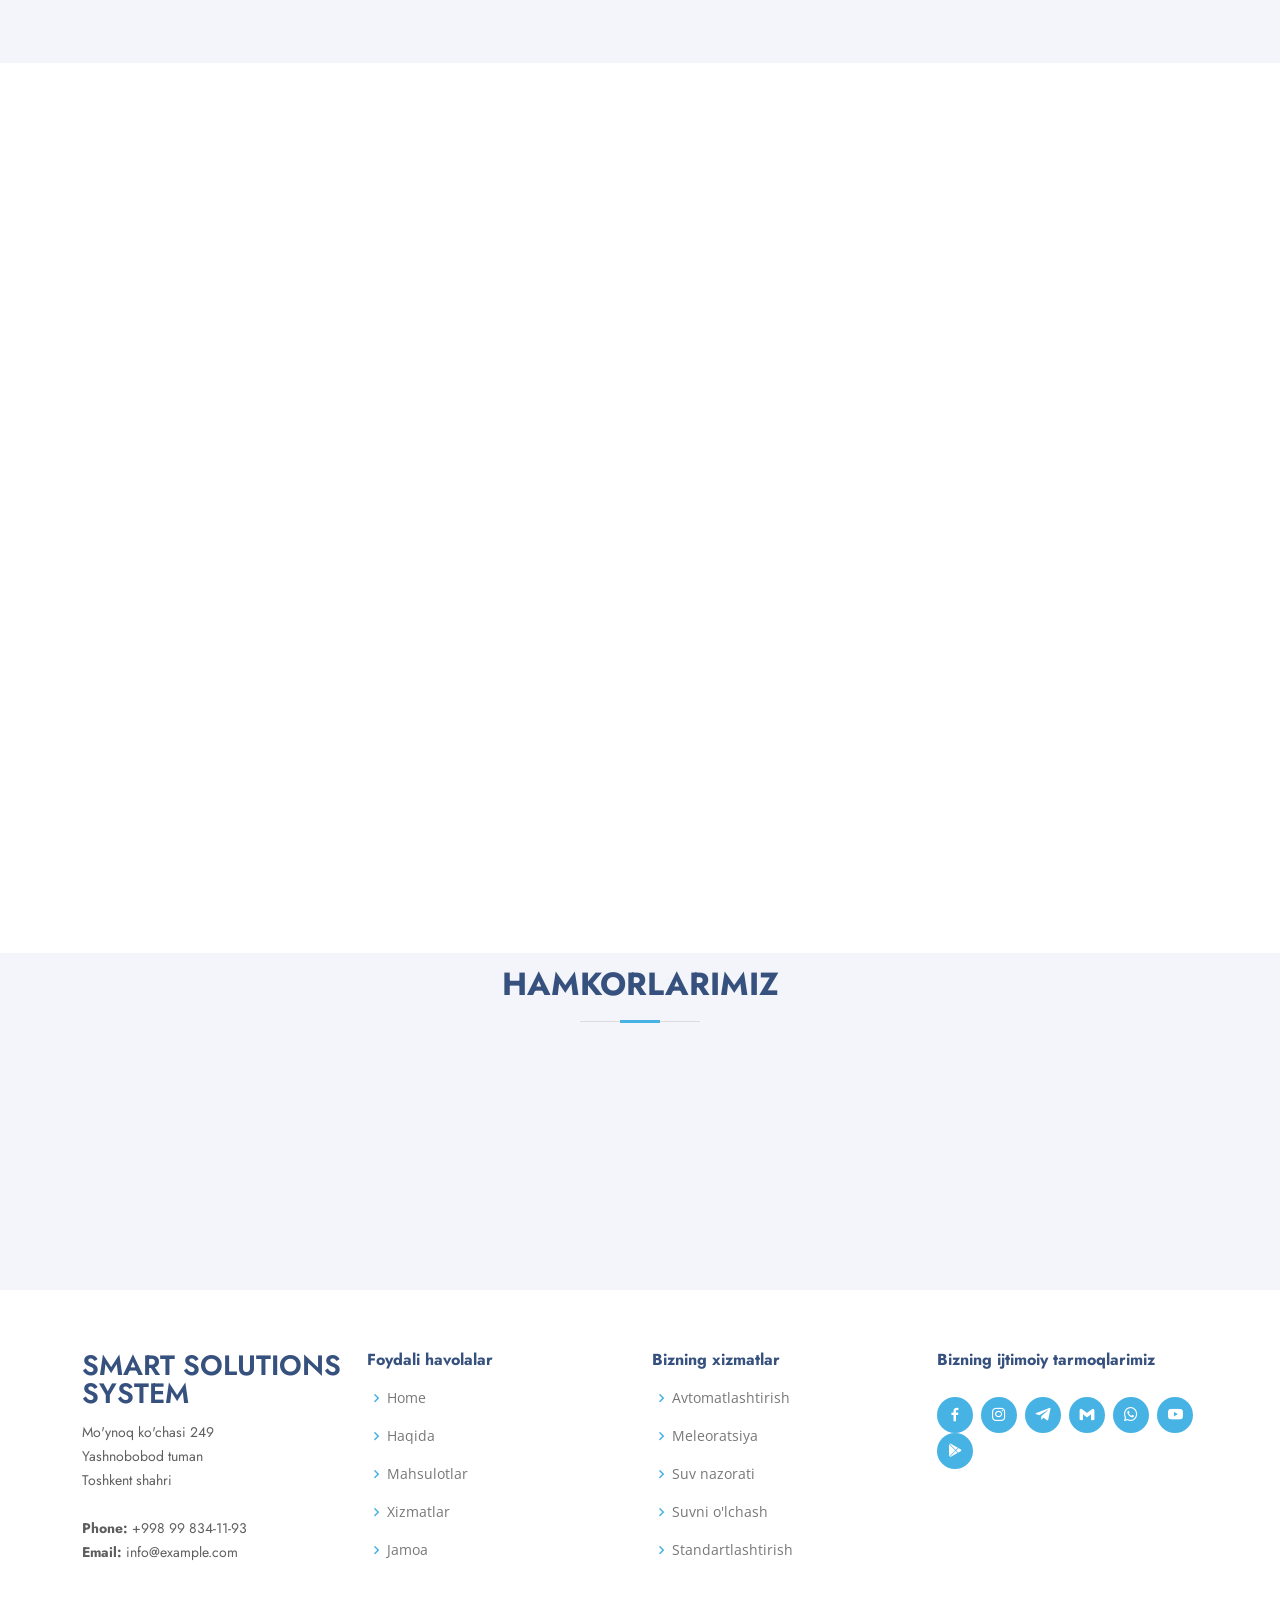
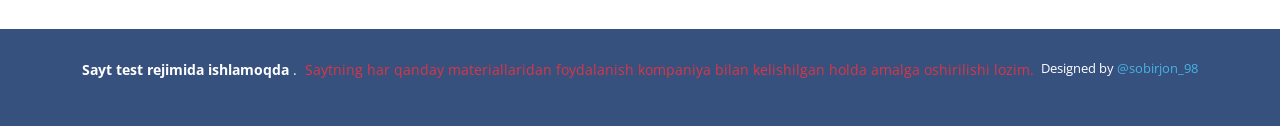
==== commit f15a57d8: "26.12.2022 07:18" ====
--- a/index.html
+++ b/index.html
@@ -26,6 +26,9 @@
   <link href="assets/vendor/remixicon/remixicon.css" rel="stylesheet">
   <link href="assets/vendor/swiper/swiper-bundle.min.css" rel="stylesheet">
   <link href="assets/css/Newstyle.css">
+  <link href="assets/css/variables.css" rel="stylesheet">
+
+   
 
   <!-- Main CSS File -->
   <link href="assets/css/style.css" rel="stylesheet">
@@ -66,8 +69,8 @@
     <div class="container">
       <div class="row">
         <div class="col-lg-6 d-flex flex-column justify-content-center pt-4 pt-lg-0 order-2 order-lg-1" data-aos="fade-up" data-aos-delay="200">
-          <h1>Best Solutions For Future</h1>
-          <h2>Biz har qanday qiyin vaziyatda SMART yechimlarni taklif qilamiz</h2>
+          <h1>Smart Solutions System</h1>
+          <h2>Innovation, quality and reliability determine the shape of the future !</h2>
           <div class="d-flex justify-content-center justify-content-lg-start">
             <a href="#about" class="btn-get-started scrollto">Batafsil</a>
             <a href="https://www.youtube.com/watch?v=lc7unigUq8Y" class="glightbox btn-watch-video"><i class="bi bi-play-circle-fill"></i><span>Video</span></a>
@@ -81,7 +84,10 @@
 
   </section><!-- End Hero -->  
 
+  
+
   <main id="main">
+    
 
     
 
@@ -109,7 +115,7 @@
             <p>
               Kompaniyamizdagi har qanday imkoniyat va talab mijozlarimizning ehtiyojlarini maksimal darajada qondirish uchun xizmat qiladi. Bizning kompaniyamiz mijozlarga eng yaxshi takliflar bilan uzoq yillik hamkorlik qilishga tayyor!
             </p>
-            <a href="#" class="btn-learn-more">Ko'proq</a>
+            <a href="inner-page.html" class="btn-learn-more">Ko'proq</a>
           </div>
         </div>
 
@@ -160,6 +166,15 @@
                   </div>
                 </li>
 
+                <li>
+                  <a data-bs-toggle="collapse" data-bs-target="#accordion-list-4" class="collapsed"><span>04</span>  <i class="bx bx-chevron-down icon-show"></i>Mobil va Desktop ilovalar<i class="bx bx-chevron-up icon-close"></i></a>
+                  <div id="accordion-list-4" class="collapse" data-bs-parent=".accordion-list">
+                    <p>
+                      Jarayonlarni avtomatlashtirish maqsadida har bir Smart qurilmalar uchun maxsus zamonaviy mobil va desktop ilovalar ishlab chiqilgan.
+                    </p>
+                  </div>
+                </li>
+
               </ul>
             </div>
 
@@ -171,15 +186,14 @@
       </div>
     </section><!-- End Why Us Section -->
 
-    
-
-    <!-- ======= Portfolio Section ======= -->
+
+  <!-- ======= Portfolio Section ======= -->
     <section id="portfolio" class="portfolio">
       <div class="container" data-aos="fade-up">
 
         <div class="section-title">
           <h2>Mahsulotlar</h2>
-          <!-- <p>Magnam dolores commodi suscipit. Necessitatibus eius consequatur ex aliquid fuga eum quidem. Sit sint consectetur velit. Quisquam quos quisquam cupiditate. Et nemo qui impedit suscipit alias ea. Quia fugiat sit in iste officiis commodi quidem hic quas.</p> -->
+          
         </div>
         
           
@@ -187,19 +201,20 @@
           <li data-filter="*" class="filter-active">Barchasi</li>
           <li data-filter=".filter-app">Smart Water</li>
           <li data-filter=".filter-card">Smart Well</li>
-          <!-- <li data-filter=".filter-web">Smart Pipe</li> -->
+          <li data-filter=".filter-card2">Mobil ilova</li>
+          <li data-filter=".filter-card3">Yetkazib berish</li>
         </ul>
 
-          <!-- 1 -->
+          
         <div class="row portfolio-container" data-aos="fade-up" data-aos-delay="200">
-                        
+                        <!-- 1 -->
           <div class="col-lg-4 col-md-6 portfolio-item filter-app">
             <div class="portfolio-img"><img src="assets/img/portfolio/Water1.JPG" class="img-fluid" alt=""></div>
             <div class="portfolio-info">
               <h4>Smart Water</h4>
               <p>Aqlli suv</p>
-              <a href="assets/img/portfolio/Water1.JPG" data-gallery="portfolioGallery" class="portfolio-lightbox preview-link" title="Smart Water (aqlli suv)"><i class="bx bx-plus"></i></a>
-              <a href="product-water.html" class="details-link" title="More Details"><i class="bx bx-link"></i></a>
+              <a href="assets/img/portfolio/Water1.JPG" data-gallery="portfolioGallery" class="portfolio-lightbox preview-link" title="Smart Water (aqlli suv)"><i class="bx bx-zoom-in"></i></a>
+              <a href="product-water.html" class="details-link" title="More Details"><i class="bx bx-chevron-right"></i></a>
             </div>
           </div>
           
@@ -211,8 +226,8 @@
             <div class="portfolio-info">
               <h4>Smart Well</h4>
               <p>Dayver</p>
-              <a href="assets/img/portfolio/Well1.JPG" data-gallery="portfolioGallery" class="portfolio-lightbox preview-link" title="Smart Well (dayver)"><i class="bx bx-plus"></i></a>
-              <a href="product-well.html" class="details-link" title="More Details"><i class="bx bx-link"></i></a>
+              <a href="assets/img/portfolio/Well1.JPG" data-gallery="portfolioGallery" class="portfolio-lightbox preview-link" title="Smart Well (dayver)"><i class="bx bx-zoom-in"></i></a>
+              <a href="product-well.html" class="details-link" title="More Details"><li class="bx bx-chevron-right"></li></a>
             </div>
           </div>
           
@@ -224,8 +239,8 @@
             <div class="portfolio-info">
               <h4>Smart Water</h4>
               <p>Aqlli suv</p>
-              <a href="assets/img/portfolio/Water2.JPG" data-gallery="portfolioGallery" class="portfolio-lightbox preview-link" title="Smart Water (aqlli suv)"><i class="bx bx-plus"></i></a>
-              <a href="product-water.html" class="details-link" title="More Details"><i class="bx bx-link"></i></a>
+              <a href="assets/img/portfolio/Water2.JPG" data-gallery="portfolioGallery" class="portfolio-lightbox preview-link" title="Smart Water (aqlli suv)"><i class="bx bx-zoom-in"></i></a>
+              <a href="product-water.html" class="details-link" title="More Details"><i class="bx bx-chevron-right"></i></a>
             </div>
           </div>
           
@@ -236,8 +251,8 @@
             <div class="portfolio-info">
               <h4>Smart Well</h4>
               <p>Dayver</p>
-              <a href="assets/img/portfolio/Well3.JPG" data-gallery="portfolioGallery" class="portfolio-lightbox preview-link" title="Smart Well (dayver)"><i class="bx bx-plus"></i></a>
-              <a href="product-well.html" class="details-link" title="More Details"><i class="bx bx-link"></i></a>
+              <a href="assets/img/portfolio/Well3.JPG" data-gallery="portfolioGallery" class="portfolio-lightbox preview-link" title="Smart Well (dayver)"><i class="bx bx-zoom-in"></i></a>
+              <a href="product-well.html" class="details-link" title="More Details"><i class="bx bx-chevron-right"></i></a>
             </div>
           </div>
           
@@ -248,8 +263,8 @@
             <div class="portfolio-info">
               <h4>Smart Water</h4>
               <p>Aqlli suv</p>
-              <a href="assets/img/portfolio/Water3.JPG" data-gallery="portfolioGallery" class="portfolio-lightbox preview-link" title="Smart Water (aqlli suv)"><i class="bx bx-plus"></i></a>
-              <a href="product-well.html" class="details-link" title="More Details"><i class="bx bx-link"></i></a>
+              <a href="assets/img/portfolio/Water3.JPG" data-gallery="portfolioGallery" class="portfolio-lightbox preview-link" title="Smart Water (aqlli suv)"><i class="bx bx-zoom-in"></i></a>
+              <a href="product-well.html" class="details-link" title="More Details"><i class="bx bx-chevron-right"></i></a>
             </div>
           </div>
           
@@ -260,8 +275,8 @@
             <div class="portfolio-info">
               <h4>Smart Well</h4>
               <p>Dayver</p>
-              <a href="assets/img/portfolio/WellBottom1.JPG" data-gallery="portfolioGallery" class="portfolio-lightbox preview-link" title="Smart Well (dayver)"><i class="bx bx-plus"></i></a>
-              <a href="product-well.html" class="details-link" title="More Details"><i class="bx bx-link"></i></a>
+              <a href="assets/img/portfolio/WellBottom1.JPG" data-gallery="portfolioGallery" class="portfolio-lightbox preview-link" title="Smart Well (dayver)"><i class="bx bx-zoom-in"></i></a>
+              <a href="product-well.html" class="details-link" title="More Details"><i class="bx bx-chevron-right"></i></a>
             </div>
           </div>
 
@@ -272,8 +287,8 @@
             <div class="portfolio-info">
               <h4>Smart Well</h4>
               <p>Dayver</p>
-              <a href="assets/img/portfolio/Well2.JPG" data-gallery="portfolioGallery" class="portfolio-lightbox preview-link" title="Smart Well (dayver)"><i class="bx bx-plus"></i></a>
-              <a href="product-well.html" class="details-link" title="More Details"><i class="bx bx-link"></i></a>
+              <a href="assets/img/portfolio/Well2.JPG" data-gallery="portfolioGallery" class="portfolio-lightbox preview-link" title="Smart Well (dayver)"><i class="bx bx-zoom-in"></i></a>
+              <a href="product-well.html" class="details-link" title="More Details"><i class="bx bx-chevron-right"></i></a>
             </div>
           </div>
 
@@ -284,8 +299,8 @@
             <div class="portfolio-info">
               <h4>Smart Well</h4>
               <p>Dayver</p>
-              <a href="assets/img/portfolio/WellBottom2.JPG" data-gallery="portfolioGallery" class="portfolio-lightbox preview-link" title="Smart Well (dayver)"><i class="bx bx-plus"></i></a>
-              <a href="product-well.html" class="details-link" title="Batafsil"><i class="bx bx-link"></i></a>
+              <a href="assets/img/portfolio/WellBottom2.JPG" data-gallery="portfolioGallery" class="portfolio-lightbox preview-link" title="Smart Well (dayver)"><i class="bx bx-zoom-in"></i></a>
+              <a href="product-well.html" class="details-link" title="Batafsil"><i class="bx bx-chevron-right"></i></a>
             </div>
           </div>
 
@@ -296,18 +311,160 @@
             <div class="portfolio-info">
               <h4>Smart Well</h4>
               <p>Dayver</p>
-              <a href="assets/img/portfolio/WellBottom3.JPG" data-gallery="portfolioGallery" class="portfolio-lightbox preview-link" title="Smart Well (dayver)"><i class="bx bx-plus"></i></a>
-              <a href="product-well.html" class="details-link" title="More Details"><i class="bx bx-link"></i></a>
-            </div>
-          </div>
-
-        </div>
-
-      </div>
+              <a href="assets/img/portfolio/WellBottom3.JPG" data-gallery="portfolioGallery" class="portfolio-lightbox preview-link" title="Smart Well (dayver)"><i class="bx bx-zoom-in"></i></a>
+              <a href="product-well.html" class="details-link" title ="Batafsil"><i class="bx bx-chevron-right"></i></a>
+            </div>
+          </div>
+
+          <!-- 10 -->
+          <div class="col-lg-4 col-md-6 portfolio-item filter-card2">
+            <div class="portfolio-img"><img src="assets/img/portfolio/prelojenya1.jpg" class="img-fluid" alt=""></div>
+            <div class="portfolio-info">
+              <h4>Smart water</h4>
+              <p>Mobil ilova</p>
+              <a href="assets/img/portfolio/prezoom1.jpg" data-gallery="portfolioGallery" class="portfolio-lightbox preview-link" title="Smart Water (mobil ilova)"><i class="bx bx-zoom-in"></i></a>
+              <a href="product-well.html" class="details-link" title ="Batafsil"><i class="bx bx-chevron-right"></i></a>
+            </div>
+          </div>
+
+          <!-- 11 -->
+          <div class="col-lg-4 col-md-6 portfolio-item filter-card2">
+            <div class="portfolio-img"><img src="assets/img/portfolio/prel2.jpg" class="img-fluid" alt=""></div>
+            <div class="portfolio-info">
+              <h4>Smart water</h4>
+              <p>Mobil ilova</p>
+              <a href="assets/img/portfolio/prezoom2.jpg" data-gallery="portfolioGallery" class="portfolio-lightbox preview-link" title="Smart Water (mobil ilova)"><i class="bx bx-zoom-in"></i></a>
+              <a href="product-well.html" class="details-link" title ="Batafsil"><i class="bx bx-chevron-right"></i></a>
+            </div>
+          </div>
+
+          <!-- 12 -->
+          <div class="col-lg-4 col-md-6 portfolio-item filter-card2">
+            <div class="portfolio-img"><img src="assets/img/portfolio/prel3.jpg" class="img-fluid" alt=""></div>
+            <div class="portfolio-info">
+              <h4>Smart water</h4>
+              <p>Mobil ilova</p>
+              <a href="assets/img/portfolio/prezoom3.jpg" data-gallery="portfolioGallery" class="portfolio-lightbox preview-link" title="Smart Water (mobil ilova)"><i class="bx bx-zoom-in"></i></a>
+              <a href="product-well.html" class="details-link" title ="Batafsil"><i class="bx bx-chevron-right"></i></a>
+            </div>
+          </div>
+
+          <!-- 13 -->
+          <div class="col-lg-4 col-md-6 portfolio-item filter-card3">
+            <div class="portfolio-img"><img src="assets/img/portfolio/portfolio-1.jpg" class="img-fluid" alt=""></div>
+            <div class="portfolio-info">
+              <h4>Smart water</h4>
+              <p>Mobil ilova</p>
+              <a href="assets/img/portfolio/portfolio-1.jpg" data-gallery="portfolioGallery" class="portfolio-lightbox preview-link" title="Smart Water (mobil ilova)"><i class="bx bx-zoom-in"></i></a>
+              <a href="product-well.html" class="details-link" title ="Batafsil"><i class="bx bx-chevron-right"></i></a>
+            </div>
+          </div>
+
+          <!-- 14 -->
+          <div class="col-lg-4 col-md-6 portfolio-item filter-card3">
+            <div class="portfolio-img"><img src="assets/img/portfolio/portfolio-2.jpg" class="img-fluid" alt=""></div>
+            <div class="portfolio-info">
+              <h4>Smart water</h4>
+              <p>Mobil ilova</p>
+              <a href="assets/img/portfolio/portfolio-2.jpg" data-gallery="portfolioGallery" class="portfolio-lightbox preview-link" title="Smart Water (mobil ilova)"><i class="bx bx-zoom-in"></i></a>
+              <a href="product-well.html" class="details-link" title ="Batafsil"><i class="bx bx-chevron-right"></i></a>
+            </div>
+          </div>
+
+          <!-- 15 -->
+          <div class="col-lg-4 col-md-6 portfolio-item filter-card3">
+            <div class="portfolio-img"><img src="assets/img/portfolio/portfolio-3.jpg" class="img-fluid" alt=""></div>
+            <div class="portfolio-info">
+              <h4>Smart water</h4>
+              <p>Mobil ilova</p>
+              <a href="assets/img/portfolio/portfolio-3.jpg" data-gallery="portfolioGallery" class="portfolio-lightbox preview-link" title="Smart Water (mobil ilova)"><i class="bx bx-zoom-in"></i></a>
+              <a href="product-well.html" class="details-link" title ="Batafsil"><i class="bx bx-chevron-right"></i></a>
+            </div>
+          </div>
+
+          <!-- 16 -->
+          <div class="col-lg-4 col-md-6 portfolio-item filter-card3">
+            <div class="portfolio-img"><img src="assets/img/portfolio/portfolio-3.jpg" class="img-fluid" alt=""></div>
+            <div class="portfolio-info">
+              <h4>Smart water</h4>
+              <p>Mobil ilova</p>
+              <a href="assets/img/portfolio/portfolio-3.jpg" data-gallery="portfolioGallery" class="portfolio-lightbox preview-link" title="Smart Water (mobil ilova)"><i class="bx bx-zoom-in"></i></a>
+              <a href="product-well.html" class="details-link" title ="Batafsil"><i class="bx bx-chevron-right"></i></a>
+            </div>
+          </div>
+
+          <!-- 17 -->
+          <div class="col-lg-4 col-md-6 portfolio-item filter-card3">
+            <div class="portfolio-img"><img src="assets/img/portfolio/portfolio-2.jpg" class="img-fluid" alt=""></div>
+            <div class="portfolio-info">
+              <h4>Smart water</h4>
+              <p>Mobil ilova</p>
+              <a href="assets/img/portfolio/portfolio-2.jpg" data-gallery="portfolioGallery" class="portfolio-lightbox preview-link" title="Smart Water (mobil ilova)"><i class="bx bx-zoom-in"></i></a>
+              <a href="product-well.html" class="details-link" title ="Batafsil"><i class="bx bx-chevron-right"></i></a>
+            </div>
+          </div>
+
+          <!-- 18 -->
+          <div class="col-lg-4 col-md-6 portfolio-item filter-card3">
+            <div class="portfolio-img"><img src="assets/img/portfolio/portfolio-1.jpg" class="img-fluid" alt=""></div>
+            <div class="portfolio-info">
+              <h4>Smart water</h4>
+              <p>Mobil ilova</p>
+              <a href="assets/img/portfolio/portfolio-1.jpg" data-gallery="portfolioGallery" class="portfolio-lightbox preview-link" title="Smart Water (mobil ilova)"><i class="bx bx-zoom-in"></i></a>
+              <a href="product-well.html" class="details-link" title ="Batafsil"><i class="bx bx-chevron-right"></i></a>
+            </div>
+          </div>
+
+          <!-- 19 -->
+          <div class="col-lg-4 col-md-6 portfolio-item filter-card3">
+            <div class="portfolio-img"><img src="assets/img/portfolio/portfolio-3.jpg" class="img-fluid" alt=""></div>
+            <div class="portfolio-info">
+              <h4>Smart water</h4>
+              <p>Mobil ilova</p>
+              <a href="assets/img/portfolio/portfolio-3.jpg" data-gallery="portfolioGallery" class="portfolio-lightbox preview-link" title="Smart Water (mobil ilova)"><i class="bx bx-zoom-in"></i></a>
+              <a href="product-well.html" class="details-link" title ="Batafsil"><i class="bx bx-chevron-right"></i></a>
+            </div>
+          </div>
+
+          <!-- 20 -->
+          <div class="col-lg-4 col-md-6 portfolio-item filter-card3">
+            <div class="portfolio-img"><img src="assets/img/portfolio/portfolio-2.jpg" class="img-fluid" alt=""></div>
+            <div class="portfolio-info">
+              <h4>Smart water</h4>
+              <p>Mobil ilova</p>
+              <a href="assets/img/portfolio/portfolio-2.jpg" data-gallery="portfolioGallery" class="portfolio-lightbox preview-link" title="Smart Water (mobil ilova)"><i class="bx bx-zoom-in"></i></a>
+              <a href="product-well.html" class="details-link" title ="Batafsil"><i class="bx bx-chevron-right"></i></a>
+            </div>
+          </div>
+
+          <!-- 21 -->
+          <div class="col-lg-4 col-md-6 portfolio-item filter-card3">
+            <div class="portfolio-img"><img src="assets/img/portfolio/portfolio-1.jpg" class="img-fluid" alt=""></div>
+            <div class="portfolio-info">
+              <h4>Smart water</h4>
+              <p>Mobil ilova</p>
+              <a href="assets/img/portfolio/portfolio-1.jpg" data-gallery="portfolioGallery" class="portfolio-lightbox preview-link" title="Smart Water (mobil ilova)"><i class="bx bx-zoom-in"></i></a>
+              <a href="product-well.html" class="details-link" title ="Batafsil"><i class="bx bx-chevron-right"></i></a>
+            </div>
+          </div>
+
+          
+
+        </div>
+            
+          
+       
+
     </section><!-- End Portfolio Section -->
-
-     <!-- ======= Services Section ======= -->
-     <section id="services" class="services section-bg">
+    
+   
+     
+    
+
+    
+
+    <!-- ======= Services Section ======= -->
+    <section id="services" class="services section-bg">
       <div class="container" data-aos="fade-up">
 
         <div class="section-title">
@@ -318,9 +475,9 @@
         <div class="row">
           <div class="col-xl-3 col-md-6 d-flex align-items-stretch" data-aos="zoom-in" data-aos-delay="100">
             <div class="icon-box">
-              <div class="icon"><i class="bx bi-gear-wide"></i></div>
+              <div class="icon"><i class="bx bi-ticket-detailed"></i></div>
               <h4><a href="">Avtomatlashtirish</a></h4>
-              <p>Suv nazorat postlarini avtomatlashtirish</p>
+              <p>Suv nazorat postlarini avtomatlashtirish Lorem ipsum dolor sit.</p>
             </div>
           </div>
 
@@ -337,7 +494,7 @@
             <div class="icon-box">
               <div class="icon"><i class="bx bi-droplet-fill"></i></div>
               <h4><a href="">Suv nazorati</a></h4>
-              <p></p>
+              <p>Lorem ipsum dolor sit amet consectetur adipisicing.</p>
             </div>
           </div>
 
@@ -350,10 +507,50 @@
             </div>
           </div>
 
+          <div class="col-xl-3 col-md-6 d-flex align-items-stretch mt-4 mt-xl-50" data-aos="zoom-in" data-aos-delay="400">
+            <div class="icon-box">
+              <div class="icon"><i class="bi-sun"></i></div>
+              <h4><a href="">Quyosh panel</a></h4>
+              <p>2sSmart%20Solutionsm 2sSmart%20Solutions%
+                2sSmart%20Solutions%</p>
+            </div>
+          </div>
+          <div class="col-xl-3 col-md-6 d-flex align-items-stretch mt-4 mt-xl-50" data-aos="zoom-in" data-aos-delay="400">
+            <div class="icon-box">
+              <div class="icon"><i class="bi-water"></i></div>
+              <h4><a href="">Suv o'lchash</a></h4>
+              <p>2sSmart%20Solutionsm 2sSmart%20Solutions%
+                2sSmart%20Solutions%</p>
+            </div>
+          </div>
+
+          <div class="col-xl-3 col-md-6 d-flex align-items-stretch mt-4 mt-xl-50" data-aos="zoom-in" data-aos-delay="400">
+            <div class="icon-box">
+              <div class="icon"><i class="bi-check-circle"></i></div>
+              <h4><a href="">Suv ombor nazorati</a></h4>
+              <p>2sSmart%20Solutionsm 2sSmart%20Solutions%
+                2sSmart%20Solutions%</p>
+            </div>
+          </div>
+
+          <div class="col-xl-3 col-md-6 d-flex align-items-stretch mt-4 mt-xl-50" data-aos="zoom-in" data-aos-delay="400">
+            <div class="icon-box">
+              <div class="icon"><i class="bi-check-circle"></i></div>
+              <h4><a href="">Quyosh panel</a></h4>
+              <p>2sSmart%20Solutionsm 2sSmart%20Solutions%
+                2sSmart%20Solutions%</p>
+            </div>
+          </div>
+        </div>
+
+
         </div>
 
       </div>
     </section><!-- End Services Section -->
+    
+
+    
     
 
     <!-- ======= Team Section ======= -->
@@ -366,49 +563,12 @@
         </div>
         
 
-        <div class="row">
-
-          <div class="col-lg-6">
-          <div class="member d-flex align-items-start" data-aos="zoom-in" data-aos-delay="100">
-            <div class="pic"><img src="assets/img/team/forall.png" class="img-fluid" alt=""></div>
-            <div class="member-info">
-              <h4>Fozilov Ilyosjon</h4>
-              <span>Derektor</span>
-              <p>Explicabo voluptatem mollitia et repellat qui dolorum quasi</p>
-              <div class="social">
-                <a href="#" class="instagram"><i class="bx bxl-instagram"></i></a>
-            <a href="#" class="telegram"><i class="bx bxl-telegram"></i></a>
-            <a href="#" class="gmail"><i class="bx bxl-gmail"></i></a>
-            <a href="#" class="whatsapp"><i class="bx bxl-whatsapp"></i></a>
-              </div>
-            </div>
-          </div>
-        </div>
-
-        <div class="col-lg-6 mt-4 mt-lg-0">
-          <div class="member d-flex align-items-start" data-aos="zoom-in" data-aos-delay="200">
-            <div class="pic"><img src="assets/img/team/forall.png" class="img-fluid" alt=""></div>
-            <div class="member-info">
-              <h4>Muxamadajonov Axmadjon</h4>
-              <span>vvvvv</span>
-              <p>Aut maiores voluptates amet et quis praesentium qui senda para</p>
-              <div class="social">
-                <a href="#" class="instagram"><i class="bx bxl-instagram"></i></a>
-            <a href="#" class="telegram"><i class="bx bxl-telegram"></i></a>
-            <a href="#" class="gmail"><i class="bx bxl-gmail"></i></a>
-            <a href="#" class="whatsapp"><i class="bx bxl-whatsapp"></i></a>
-              </div>
-            </div>
-          </div>
-        </div>
-
-        
-
-                  
-
+        <div class="row">      
+          
+          <!-- Fozilov -->
           <div class="col-lg-6 mt-4">
             <div class="member d-flex align-items-start" data-aos="zoom-in" data-aos-delay="300">
-              <div class="pic"><img src="assets/img/team/forall.png" class="img-fluid" alt=""></div>
+              <div class="pic"><img src="assets/img/team/firdavs4.jpg" class="img-fluid" alt=""></div>
               <div class="member-info">
                 <h4>Choriev Nodirbek</h4>
                 <span>CTO</span>
@@ -423,9 +583,10 @@
             </div>
           </div>
 
+          <!-- Muxamadjonov -->
           <div class="col-lg-6 mt-4">
             <div class="member d-flex align-items-start" data-aos="zoom-in" data-aos-delay="400">
-              <div class="pic"><img src="assets/img/team/forall.png" class="img-fluid" alt=""></div>
+              <div class="pic"><img src="assets/img/team/firdavs4.jpg" class="img-fluid" alt=""></div>
               <div class="member-info">
                 <h4>Ravshanov Elbek</h4>
                 <span>Engineer</span>
@@ -439,45 +600,82 @@
                 </div>
               </div>
             </div>
-          </div>
-
+          </div>  
+          
+          <!-- Choriev -->
+          <div class="col-lg-6 mt-4">
+            <div class="member d-flex align-items-start" data-aos="zoom-in" data-aos-delay="300">
+              <div class="pic"><img src="assets/img/team/firdavs4.jpg" class="img-fluid" alt=""></div>
+              <div class="member-info">
+                <h4>Choriev Nodirbek</h4>
+                <span>CTO</span>
+                <p>Team leader of IT department</p>
+                <div class="social">
+                  <a href="https://instagram.com/nodirbek_choriev?igshid=YjM2YjNmNDA=" class="instagram" target="_blank"><i class="bx bxl-instagram"></i></a>
+                  <a href="https://t.me/NodirbekChoriev" class="telegram" target="_blank"><i class="bx bxl-telegram"></i></a>
+              <a href="https://mail.pcbden@gmail.com" class="gmail" target="_blank"><i class="bx bxl-gmail"></i></a>
+              <a href="https://wa.me/qr/B57EUEJXX6OWC1" class="whatsapp" target="_blank"><i class="bx bxl-whatsapp"></i></a>
+                </div>
+              </div>
+            </div>
+          </div>
+
+          <!-- Ravshanov -->
           <div class="col-lg-6 mt-4">
             <div class="member d-flex align-items-start" data-aos="zoom-in" data-aos-delay="400">
-              <div class="pic"><img src="assets/img/team/forall.png" class="img-fluid" alt=""></div>
+              <div class="pic"><img src="assets/img/team/firdavs4.jpg" class="img-fluid" alt=""></div>
               <div class="member-info">
-                <h4>Hasanboyev Dilshodjon</h4>
-                <span>Full Stuck Developer</span>
-                <p></p>
+                <h4>Ravshanov Elbek</h4>
+                <span>Engineer</span>
+                <p>Lead of Mechatronics Engineer</p>
                 <div class="social">
-                  <a href="#" class="instagram"><i class="bx bxl-instagram"></i></a>
-              <a href="#" class="telegram"><i class="bx bxl-telegram"></i></a>
-              <a href="#" class="gmail"><i class="bx bxl-gmail"></i></a>
-              <a href="#" class="whatsapp"><i class="bx bxl-whatsapp"></i></a>
-              <a href="https://www.youtube.com/@smartsolutionssystem8367" class="youtube"><i class="bx bxl-youtube"></i></a>
-              <a href="#" class="play-store"><i class="bx bxl-play-store"></i></a>
+                  
+              <a href="https://t.me/E4477" class="telegram" target="_blank" ><i class="bx bxl-telegram"></i></a>
+              <a href="https://mail.elbekravshanov95@gmail.com/" class="gmail" target="_blank"><i class="bx bxl-gmail"></i></a>
+              <a href="https://wa.me/qr/3SUVE2C4NPUVL1" class="whatsapp" target="_blank"><i class="bx bxl-whatsapp"></i></a>
+              <a href="https://instagram.com/elbek.r.a?igshid=ZDdkNTZiNTM=" class="instagram" target="_blank"><i class="bx bxl-instagram"></i></a>
                 </div>
               </div>
             </div>
-          </div>
-
+          </div>      
+          
+          
+          <!-- Hasanboyev -->
           <div class="col-lg-6 mt-4">
             <div class="member d-flex align-items-start" data-aos="zoom-in" data-aos-delay="300">
-              <div class="pic"><img src="assets/img/team/forall.png" class="img-fluid" alt=""></div>
+              <div class="pic"><img src="assets/img/team/firdavs4.jpg" class="img-fluid" alt=""></div>
               <div class="member-info">
-                <h4>Buzrukov Bahodir</h4>
-                <span>Science Engineer</span>
-                <p>Head of the scientific research department</p>
+                <h4>Choriev Nodirbek</h4>
+                <span>CTO</span>
+                <p>Team leader of IT department</p>
                 <div class="social">
-                  <a href="https://instagram.com/buzrukov_bahodir?igshid=ZDdkNTZiNTM=" target="_blank" class="instagram"><i class="bx bxl-instagram"></i></a>
-              <a href="https://t.me/Lorntz" class="telegram" target="_blank"><i class="bx bxl-telegram"></i></a>
-              <a href="https://mail.Bahodirindustries@gmail.com" class="gmail" target="_blank"><i class="bx bxl-gmail"></i></a>
-              <a href="https://wa.me/qr/JEYP5CH5LQHKC1" class="whatsapp" target="_blank"><i class="bx bxl-whatsapp"></i></a>
+                  <a href="https://instagram.com/nodirbek_choriev?igshid=YjM2YjNmNDA=" class="instagram" target="_blank"><i class="bx bxl-instagram"></i></a>
+                  <a href="https://t.me/NodirbekChoriev" class="telegram" target="_blank"><i class="bx bxl-telegram"></i></a>
+              <a href="https://mail.pcbden@gmail.com" class="gmail" target="_blank"><i class="bx bxl-gmail"></i></a>
+              <a href="https://wa.me/qr/B57EUEJXX6OWC1" class="whatsapp" target="_blank"><i class="bx bxl-whatsapp"></i></a>
                 </div>
               </div>
             </div>
           </div>
 
-          
+          <!-- Buzrukov -->
+          <div class="col-lg-6 mt-4">
+            <div class="member d-flex align-items-start" data-aos="zoom-in" data-aos-delay="400">
+              <div class="pic"><img src="assets/img/team/firdavs4.jpg" class="img-fluid" alt=""></div>
+              <div class="member-info">
+                <h4>Ravshanov Elbek</h4>
+                <span>Engineer</span>
+                <p>Lead of Mechatronics Engineer</p>
+                <div class="social">
+                  
+              <a href="https://t.me/E4477" class="telegram" target="_blank" ><i class="bx bxl-telegram"></i></a>
+              <a href="https://mail.elbekravshanov95@gmail.com/" class="gmail" target="_blank"><i class="bx bxl-gmail"></i></a>
+              <a href="https://wa.me/qr/3SUVE2C4NPUVL1" class="whatsapp" target="_blank"><i class="bx bxl-whatsapp"></i></a>
+              <a href="https://instagram.com/elbek.r.a?igshid=ZDdkNTZiNTM=" class="instagram" target="_blank"><i class="bx bxl-instagram"></i></a>
+                </div>
+              </div>
+            </div>
+          </div>      
           
           <button type="button" class="btn btn-light text-center btn-small" style="width: 100px; margin: auto; margin-top: 20px;"><a href="team.html" target="_blank">Boshqalar</a></button>
 
@@ -508,6 +706,118 @@
 
       </div>
     </section><!-- End Cta Section -->
+     <!-- ======= Pricing Section ======= -->
+     <section id="pricing" class="pricing">
+      <div class="container" data-aos="fade-up">
+
+        <div class="section-title">
+          <h2>Olib borilgan ishlar</h2>          
+          <p></p>
+        </div>
+
+        <div class="row">
+
+          <div class="col-lg-4 mt-lg-30" data-aos="fade-up" data-aos-delay="100">
+            <div class="wrapper">
+              <iframe width="300" height="220" src="https://www.youtube.com/embed/kWINkMYRBmk" title="YouTube video player" frameborder="0" 
+              allow="accelerometer; autoplay; clipboard-write; encrypted-media; gyroscope; picture-in-picture" allowfullscreen></iframe>
+              
+            </div>
+          </div>
+
+          <div class="col-lg-4 mt-lg-30" data-aos="fade-up" data-aos-delay="200">
+            <div class="wrapper">
+              <iframe width="300" height="220" src="https://www.youtube.com/embed/095mM-Rp4FY" title="YouTube video player" frameborder="0"
+               allow="accelerometer; autoplay; clipboard-write; encrypted-media; gyroscope; picture-in-picture" allowfullscreen></iframe>
+            </div>
+          </div>
+
+          <div class="col-lg-4 mt-lg-30" data-aos="fade-up" data-aos-delay="200">
+            <div class="wrapper">
+              <iframe width="300" height="220" src="https://www.youtube.com/embed/095mM-Rp4FY" title="YouTube video player" frameborder="0"
+               allow="accelerometer; autoplay; clipboard-write; encrypted-media; gyroscope; picture-in-picture" allowfullscreen></iframe>
+            </div>
+          </div>
+
+          
+
+          <div class="col-lg-4 mt-lg-30" data-aos="fade-up" data-aos-delay="100">
+            <div class="wrapper">
+              <iframe width="300" height="220" src="https://www.youtube.com/embed/kWINkMYRBmk" title="YouTube video player" frameborder="0" 
+              allow="accelerometer; autoplay; clipboard-write; encrypted-media; gyroscope; picture-in-picture" allowfullscreen></iframe>
+              
+            </div>
+          </div>
+
+          <div class="col-lg-4 mt-lg-30" data-aos="fade-up" data-aos-delay="200">
+            <div class="wrapper">
+              <iframe width="300" height="220" src="https://www.youtube.com/embed/095mM-Rp4FY" title="YouTube video player" frameborder="0"
+               allow="accelerometer; autoplay; clipboard-write; encrypted-media; gyroscope; picture-in-picture" allowfullscreen></iframe>
+            </div>
+          </div>
+
+          <div class="col-lg-4 mt-lg-150" data-aos="fade-up" data-aos-delay="200">
+            <div class="wrapper">
+              <iframe width="300" height="220" src="https://www.youtube.com/embed/095mM-Rp4FY" title="YouTube video player" frameborder="0"
+               allow="accelerometer; autoplay; clipboard-write; encrypted-media; gyroscope; picture-in-picture" allowfullscreen></iframe>
+               
+            </div>
+          </div>
+
+          <div class="col-lg-4 mt-lg-30" data-aos="fade-up" data-aos-delay="100">
+            <div class="wrapper">
+              <iframe width="300" height="220" src="https://www.youtube.com/embed/kWINkMYRBmk" title="YouTube video player" frameborder="0" 
+              allow="accelerometer; autoplay; clipboard-write; encrypted-media; gyroscope; picture-in-picture" allowfullscreen></iframe>
+              
+            </div>
+          </div>
+
+          <div class="col-lg-4 mt-lg-30" data-aos="fade-up" data-aos-delay="200">
+            <div class="wrapper">
+              <iframe width="300" height="220" src="https://www.youtube.com/embed/095mM-Rp4FY" title="YouTube video player" frameborder="0"
+               allow="accelerometer; autoplay; clipboard-write; encrypted-media; gyroscope; picture-in-picture" allowfullscreen></iframe>
+            </div>
+          </div>
+
+          <div class="col-lg-4 mt-lg-150" data-aos="fade-up" data-aos-delay="200">
+            <div class="wrapper">
+              <iframe width="300" height="220" src="https://www.youtube.com/embed/095mM-Rp4FY" title="YouTube video player" frameborder="0"
+               allow="accelerometer; autoplay; clipboard-write; encrypted-media; gyroscope; picture-in-picture" allowfullscreen></iframe>
+               
+            </div>
+          </div>
+
+          <div class="col-lg-4 mt-lg-30" data-aos="fade-up" data-aos-delay="100">
+            <div class="wrapper">
+              <iframe width="300" height="220" src="https://www.youtube.com/embed/kWINkMYRBmk" title="YouTube video player" frameborder="0" 
+              allow="accelerometer; autoplay; clipboard-write; encrypted-media; gyroscope; picture-in-picture" allowfullscreen></iframe>
+              
+            </div>
+          </div>
+
+          <div class="col-lg-4 mt-lg-30" data-aos="fade-up" data-aos-delay="200">
+            <div class="wrapper">
+              <iframe width="300" height="220" src="https://www.youtube.com/embed/095mM-Rp4FY" title="YouTube video player" frameborder="0"
+               allow="accelerometer; autoplay; clipboard-write; encrypted-media; gyroscope; picture-in-picture" allowfullscreen></iframe>
+            </div>
+          </div>
+
+          <div class="col-lg-4 mt-lg-150" data-aos="fade-up" data-aos-delay="200">
+            <div class="wrapper">
+              <iframe width="300" height="220" src="https://www.youtube.com/embed/095mM-Rp4FY" title="YouTube video player" frameborder="0"
+               allow="accelerometer; autoplay; clipboard-write; encrypted-media; gyroscope; picture-in-picture" allowfullscreen></iframe>
+               
+            </div>
+          </div>
+
+          
+          
+          <button type="button" class="btn btn-light text-center btn-small"
+           style="width: 100px; margin: auto; margin-top: 20px;"><a href="video.html" target="_blank">Boshqalar</a></button>
+      </div>
+    </div>
+    </div>
+    </section><!-- End Pricing Section -->
 
     <!-- ======= Pricing Section ======= -->
     <section id="pricing" class="pricing">
@@ -571,7 +881,8 @@
 
         <div class="section-title">
           <h2>Maqolalar</h2>
-          <p>Magnam dolores commodi suscipit. Necessitatibus eius consequatur ex aliquid fuga eum quidem. Sit sint consectetur velit. Quisquam quos quisquam cupiditate. Et nemo qui impedit suscipit alias ea. Quia fugiat sit in iste officiis commodi quidem hic quas.
+          <p><b> Suv tejamkor texnologiyalardan foydalanishda 
+            xorijiy taribalar va uni mamlakatimiz xo'jaligida tatbiq etish natijalari</b>
             
           </p>
         </div>
@@ -579,128 +890,84 @@
         <div class="faq-list">
           <ul>
             <li data-aos="fade-up" data-aos-delay="100">
-              <i class="bx bx-help-circle icon-help"></i> <a data-bs-toggle="collapse" class="collapse" data-bs-target="#faq-list-1">Kuzatuv quduqlarida yer osti suvlarini gidrorejim
-                parametrlarini masofaviy nazorat qilishning avtomatlashgan
-                tizimlari.<i class="bx bx-chevron-down icon-show"></i><i class="bx bx-chevron-down icon-close"></i></a>
+              <i class="bx bx-help-circle icon-help"></i> <a data-bs-toggle="collapse" class="collapse" data-bs-target="#faq-list-1">
+                 Suv tejamkor texnologiyalardan foydalanishda xorijiy tajribalar natijalari<i class="bx bx-chevron-down icon-show"></i><i class="bx bx-chevron-down icon-close"></i></a>
               <div id="faq-list-1" class="collapse" data-bs-parent=".faq-list">
-                <img src="assets/img/article-1.jpg" class="img-responsive center-block" alt="">
                 <p>
-                  O‘zbekistonda foydalanilayotgan jami suv resurslarining 20 foizi mamlakat ichkarisida, 80 foizi esa qo‘shni Tojikiston va Qirg‘iziston hududida shakllanadi. Mutaxassislarning hisob-kitobiga ko‘ra, so‘nggi 40 yilda Tojikistonda mavjud bo‘lgan 8 mingdan ortiq muzliklar maydonining 30 foizi, Qirg‘izistondagi 10 mingga yaqin muzliklar maydonining 16 foizi erib ketgan. Asriy muzliklarning qisqarish tendensiyasi davom etyapti. Shu bilan birga, oxirgi 20-30 yilda mintaqada yog‘ingarchilik miqdori ham sezilarli darajada kamaydi. Bu esa suv resurslari hajmiga o‘z ta'sirini ko‘rsatyapti. Yog‘ingarchilik nisbatan kam bo‘lgan 2021 yilda mamlakatimizda suv tanqisligining oldini olish, iqtisodiyot tarmoqlari, qishloq xo‘jaligi va aholi tomorqalariga suvni yetkazib berish uchun Suv xo‘jaligi vazirligi tomonidan barcha zaruriy chora-tadbirlar ko‘rilmoqda
+                  O‘zbekistonda foydalanilayotgan jami suv resurslarining 20 foizi mamlakat ichkarisida, 80 foizi esa qo‘shni 
+                  Tojikiston va Qirg‘iziston hududida shakllanadi. Mutaxassislarning hisob-kitobiga ko‘ra, so‘nggi 40 yilda 
+                  Tojikistonda mavjud bo‘lgan 8 mingdan ortiq muzliklar maydonining 30 foizi, Qirg‘izistondagi 10 mingga yaqin 
+                  muzliklar maydonining 16 foizi erib ketgan. Asriy muzliklarning qisqarish tendensiyasi davom etyapti. Shu bilan
+                   birga, oxirgi 20-30 yilda mintaqada yog‘ingarchilik miqdori ham sezilarli darajada kamaydi. Bu esa suv 
+                   resurslari hajmiga o‘z ta'sirini ko‘rsatyapti. Yog‘ingarchilik nisbatan kam bo‘lgan 2021 yilda mamlakatimizda 
+                   suv tanqisligining oldini olish, iqtisodiyot tarmoqlari, qishloq xo‘jaligi va aholi tomorqalariga suvni
+                    yetkazib berish uchun Suv xo‘jaligi vazirligi tomonidan barcha zaruriy chora-tadbirlar ko‘rilmoqda
                 </p>
               </div>
             </li>
 
             <li data-aos="fade-up" data-aos-delay="200">
-              <i class="bx bx-help-circle icon-help"></i> <a data-bs-toggle="collapse" data-bs-target="#faq-list-2" class="collapsed">Suv tejamkor texnologiyalardan foydalanishda 
-                xorijiy tajribalar va uni mamlakatimiz qishloq 
-                xo’jaligiga tatqiq etish natijalari  <i class="bx bx-chevron-down icon-show"></i><i class="bx bx-chevron-up icon-close"></i></a>
+              <i class="bx bx-help-circle icon-help"></i> <a data-bs-toggle="collapse" 
+              data-bs-target="#faq-list-2" class="collapsed">Yer resurslari, qishloq va suv xo'jaligida 
+              raqamli texnologiyalarning joriy qilinishi haqida nima deya olasiz?
+               <i class="bx bx-chevron-down icon-show"></i><i class="bx bx-chevron-up icon-close"></i></a>
               <div id="faq-list-2" class="collapse" data-bs-parent=".faq-list">
                 <p>
-                  So’nggi yillarda yer va suv resurslaridan samarali foydalanish, suv resurslarini 
-boshqarish tizimini takomillashtirish, suv xo’jaligi ob’ektlarini modernizatsiya qilish 
-va rivojlantirish bo’yicha izchil islohotlar amalga oshirilmoqda. Shu bilan birga, 
-global iqlim o’zgarishi, aholi sonining va iqtisodiyot tarmoqlarining o’sishi, ularning 
-suvga bo’lgan talabi yil sayin oshib borishi tufayli suv resurslarining taqchilligi 
-yildan-yilga kuchayib bormoqda. Foydalanilgan o’rtacha yillik suv miqdori 51 — 53 
-mlrd kub metrni, jumladan, 97,2 foizi daryo va soylardan,1,9 foizi kollektor 
-tarmoqlaridan, 0,9 foizi esa yer ostidan foydalanib, ajratilgan suv olish limitiga 
-nisbatan 20 foizga qisqargan.
-Respublikada 2020 — 2030 yillarda aholini va iqtisodiyotning barcha 
-tarmoqlarini suv bilan barqaror ta’minlash, sug’oriladigan yerlarning meliorativ 
-holatini yaxshilash, suv xo’jaligiga bozor tamoyillari va mexanizmlarini hamda 
-raqamli texnologiyalarni keng joriy etish, suv xo’jaligi ob’ektlarining ishonchli 
-ishlashini ta’minlash hamda yer va suv resurslaridan foydalanish samaradorligini 
-oshirishga qaratilgan kontseptsiyani ishlab chiqilishi aynan suv xo’jaligi sohasida olib 
-borilayotgan islohotlar natijasidir. 
-Ayniqsa bugungi suv tanqisligi sharoitida qishloq xo’jaligi ekinlarini 
-yetishtirishda suv tejovchi sug’orish texnologiyalarini joriy qilishni yanada 
-kengaytirish va davlat tomonidan rag’batlantirish, ushbu sohaga xorijiy investitsiyalar 
-va grantlarni jalb qilish masalalarini amalga oshirish dolzarb vazifalardan sanaladi.
-Ma’lumki, iqlim o’zgarishi O’zbekistonda suv taqchilligini yanada 
-keskinlashtirishini, 2000, 2008, 2011, 2014 va 2018 yillardagi kabi qurg’oqchilikning 
-davomiyligi va davriyligi ko’payishiga olib kelishini hamda iqtisodiyotning suv 
-resurslariga bo’lgan ehtiyojini qondirishda jiddiy qiyinchiliklarni keltirib chiqarishi 
-mumkinligini ko’rsatmoqda. Keyingi 15 yil ichida aholi jon boshiga suv ta’minoti 3 
-048 kub metrdan 1 589 kub metrga qisqardi. Shu bilan birgalikda, respublikada aholi 
-soni yiliga o’rtacha 650 — 700 ming nafarga oshib, 2030 yilga borib 39 mln nafarga 
-yetishi, ularning sifatli suvga bo’lgan talabi 2,3 mlrd kub metrdan 2,7 — 3,0 mlrd 
-kub metrga (18 — 20 foiz) yetishi kutilmoqda. 
-Shu nuqtai nazardan suvtejamkor texnologiyalardan foydalanishda xorijiy 
-tajribalarning ahamiyatli jihatlarini ayrim davlatlar misolida ko’rib chiqamiz va uni 
-mamlakatimizning sug’oriladigan yerlarida foydalanish bo’yicha taklif va tavsiyalar 
-beramiz
+                  Aqlli qurilmalar tuproq, o'simliklar parametrlari, mikroiqlimni 
+                o'lchaydi va ma'lumotlarni uzatadi. Datchiklar, koinotdan olingan suratlar, dronlar, 
+                meteorologik stansiyalar va boshqa uskunalardan olingan ma'lumotlar Big datani 
+                shakllantiradi, maxsus ilovalar bilan tahlil qilinadi va geoportalga joylashtiriladi. 
+                So'nggi 15 yil ichida O'zbekiston aholisi 27 milliondan 35 millionga yetdi, har bir 
+                kishi uchun ajratilgan yer maydoni esa 23 sotixdan 16 sotixga kamaydi.
                 </p>
               </div>
             </li>
 
             <li data-aos="fade-up" data-aos-delay="300">
-              <i class="bx bx-help-circle icon-help"></i> <a data-bs-toggle="collapse" data-bs-target="#faq-list-3" class="collapsed">Qishloq va suv xo’jaligi ishlab chiqarish jarayonlarini 
-                avtomatlashtirish xususiyatlari <i class="bx bx-chevron-down icon-show"></i><i class="bx bx-chevron-up icon-close"></i></a>
+              <i class="bx bx-help-circle icon-help"></i> <a data-bs-toggle="collapse" data-bs-target="#faq-list-3" class="collapsed">Suv inshootlari O'zbekistondagi 
+                o'rni haqida nima deya olasiz?<i class="bx bx-chevron-down icon-show"></i><i class="bx bx-chevron-up icon-close"></i></a>
               <div id="faq-list-3" class="collapse" data-bs-parent=".faq-list">
                 <p>
-                  So'nggi ikki yilda qishloq xo„jaligi ekinlarini yetishtirishda suvni tejaydigan 
-                  texnologiyalarni joriy etishga alohida e‟tibor qaratildi Biroq, tobora kuchayib borayotgan suv taqchilligi hamda suv resurslariga 
-                  bo„lgan ehtiyoj o„sib borayotgani qishloq xo„jaligida suvdan foydalanish 
-                  samaradorligini keskin oshirishni talab etmoqda.
-                  Qishloq xo„jaligida suvni tejaydigan texnologiyalarni joriy etishni 
-                  rag„batlantirish mexanizmlarining samaradorligini oshirish, sug„oriladigan maydonlar 
-                  suv bilan barqaror ta‟minlanishiga erishish maqsadida.
-                  Qishloq va suv xo„jaligidagi ko„plab tarmoqlarda qo„llanilayotgan ilg„or 
-                  texnologiyalar ishlab chiqarishning avtomatlashtirilgan boshqaruv tizimlaridan 
-                  foydalanishni talab qiladi. Qishloq va suv xo‟jaligidagi ishlab chiqarish jarayonlari 
-                  murakkab axborot almashinuvi va jarayonlariga ega bo'lib, ular turli ko'rinishlarda 
-                  berilishi mumkin. Bu esa shu sohada qo'llanuvchi mashina va uskunalarning maxsus 
-                  ish rejimlariga mos tushmay qolishi, oqim liniyalardagi ishlab chiqarish jarayonlarini 
-                  to'xtab qolishi, suv xo'jalik mashinalarining ish rejimlari bir-biriga mos tushmay 
-                  qolishiga olib kelishi mumkin. Qishloq va suv xo'jaligining yana bir muhim 
-                  xususiyatlardan biri ulardagi texnika va qurilmalarning katta maydonlarda 
-                  joylashgani va ta'mirlash bazasidan uzoqligi, uskunalarning kichik quvvatga ega 
-                  ekanligi, ish jarayonining mavsumiyligi hisoblanadi
+                  Mamlakat yoshlar qo'lida shu asosda ularga to'g'ri ko'nikma bergan xolda 
+                rivojlangan mamlakatlar tajribasini, ularning bilim salohiyatini o'rganib, yangi 
+                g'oyalar ishlab chiqish hamda hayotga tatbiq etish zamonaviy dunyoda birlamchi 
+                masalalardan biri hisoblanadi.
+                Rivojlanayotgan sohalardan biri bu yer resurslari, qishloq va suv xo'jaligida 
+                raqamli texnologiyalarning joriy qilinishi. Bu soha bo'yicha juda ham ko'plab qaror 
+                va loyihalar ko'rib chiqilmoqda.
+                Prezidentimizning «Raqamli O'zbekiston – 2030» strategiyasini tasdiqlash 
+                va uni samarali amalga oshirish chora-tadbirlari to'g'risida"gi Farmoni bilan 
+                agrosanoatni rivojlantirishga qaratilgan bir necha o'nlab loyihalarni amalga 
+                oshirish belgilangan. Shu asosda raqamlashtirish bo'yicha qo'yilgan vazifa va 
+                topshiriqlarni jadal suratlarda olib borishda yetakchi xorijiy tajribani o'rganish, 
+                jumladan, Yevropa Ittifoqi va Jahon Bankining maslahat va moliyaviy qo'llab quvvatlashidan, eng yaxshi texnik yechimlardan foydalanilmoqda. Bugungi kunda 
+                qishloq xo'jaligida fermerlar va agronomlarga raqamli texnologiyalar yordamga 
+                kelmoqda. Katta ma'lumotlar va ularni tahlil qilish hosilni terib olish uchun qulay 
+                vaqtni belgilash, o'g'itlash sxemasini hisoblab chiqish, monitoring qilish, hosilni 
+                prognozlashtirishga yordam bermoqda.
+                Raqamli texnologiyalar o'simlikshunoslikning to'liq siklini boshqarishga 
+                imkon yaratadi. Aqlli qurilmalar tuproq, o'simliklar parametrlari, mikroiqlimni 
+                o'lchaydi va ma'lumotlarni uzatadi. Datchiklar, koinotdan olingan suratlar, dronlar, 
+                meteorologik stansiyalar va boshqa uskunalardan olingan ma'lumotlar Big datani 
+                shakllantiradi, maxsus ilovalar bilan tahlil qilinadi va geoportalga joylashtiriladi. 
+                So'nggi 15 yil ichida O'zbekiston aholisi 27 milliondan 35 millionga yetdi, har bir 
+                kishi uchun ajratilgan yer maydoni esa 23 sotixdan 16 sotixga kamaydi.
                 </p>
               </div>
             </li>
 
             <li data-aos="fade-up" data-aos-delay="400">
-              <i class="bx bx-help-circle icon-help"></i> <a data-bs-toggle="collapse" data-bs-target="#faq-list-4" class="collapsed">Tempus quam pellentesque nec nam aliquam sem et tortor consequat? <i class="bx bx-chevron-down icon-show"></i><i class="bx bx-chevron-up icon-close"></i></a>
+              <i class="bx bx-help-circle icon-help"></i> <a data-bs-toggle="collapse" data-bs-target="#faq-list-4" class="collapsed">Avtomatlashish nima degani?<i class="bx bx-chevron-down icon-show"></i><i class="bx bx-chevron-up icon-close"></i></a>
               <div id="faq-list-4" class="collapse" data-bs-parent=".faq-list">
                 <p>
-                  Molestie a iaculis at erat pellentesque adipiscing commodo. Dignissim suspendisse in est ante in. Nunc vel risus commodo viverra maecenas accumsan. Sit amet nisl suscipit adipiscing bibendum est. Purus gravida quis blandit turpis cursus in.
+                  ANNOTASIYA
+              Bu datchiklarsiz avtomatlashtirish sohasini tasavvur qilish qiyin. Biz bu 
+              datchiklar orqali tizimdagi barcha jarayonlarni kuzatishimiz, o‟rganishimiz, 
+              boshqarishimiz mumkin bu esa bizga jarayon suvni tejaydigan texnologiyalarni 
+              ustidan nazoratni amalga oshirishimizga katta yordam beradi
                 </p>
               </div>
             </li>
-
-            <li data-aos="fade-up" data-aos-delay="500">
-              <i class="bx bx-help-circle icon-help"></i> <a data-bs-toggle="collapse" data-bs-target="#faq-list-5" class="collapsed">Yer resurslari, qishloq va suv xo‘jaligida raqamli
-                texnologiyalar <i class="bx bx-chevron-down icon-show"></i><i class="bx bx-chevron-up icon-close"></i></a>
-              <div id="faq-list-5" class="collapse" data-bs-parent=".faq-list">
-                <p>
-                  Mamlakat yoshlar qo'lida shu asosda ularga to'g'ri ko'nikma bergan xolda 
-rivojlangan mamlakatlar tajribasini, ularning bilim salohiyatini o'rganib, yangi 
-g'oyalar ishlab chiqish hamda hayotga tatbiq etish zamonaviy dunyoda birlamchi 
-masalalardan biri hisoblanadi.
-Rivojlanayotgan sohalardan biri bu yer resurslari, qishloq va suv xo'jaligida 
-raqamli texnologiyalarning joriy qilinishi. Bu soha bo'yicha juda ham ko'plab qaror 
-va loyihalar ko'rib chiqilmoqda.
-Prezidentimizning «Raqamli O'zbekiston – 2030» strategiyasini tasdiqlash 
-va uni samarali amalga oshirish chora-tadbirlari to'g'risida"gi Farmoni bilan 
-agrosanoatni rivojlantirishga qaratilgan bir necha o'nlab loyihalarni amalga 
-oshirish belgilangan. Shu asosda raqamlashtirish bo'yicha qo'yilgan vazifa va 
-topshiriqlarni jadal suratlarda olib borishda yetakchi xorijiy tajribani o'rganish, 
-jumladan, Yevropa Ittifoqi va Jahon Bankining maslahat va moliyaviy qo'llab quvvatlashidan, eng yaxshi texnik yechimlardan foydalanilmoqda. Bugungi kunda 
-qishloq xo'jaligida fermerlar va agronomlarga raqamli texnologiyalar yordamga 
-kelmoqda. Katta ma'lumotlar va ularni tahlil qilish hosilni terib olish uchun qulay 
-vaqtni belgilash, o'g'itlash sxemasini hisoblab chiqish, monitoring qilish, hosilni 
-prognozlashtirishga yordam bermoqda.
-Raqamli texnologiyalar o'simlikshunoslikning to'liq siklini boshqarishga 
-imkon yaratadi. Aqlli qurilmalar tuproq, o'simliklar parametrlari, mikroiqlimni 
-o'lchaydi va ma'lumotlarni uzatadi. Datchiklar, koinotdan olingan suratlar, dronlar, 
-meteorologik stansiyalar va boshqa uskunalardan olingan ma'lumotlar Big datani 
-shakllantiradi, maxsus ilovalar bilan tahlil qilinadi va geoportalga joylashtiriladi. 
-So'nggi 15 yil ichida O'zbekiston aholisi 27 milliondan 35 millionga yetdi, har bir 
-kishi uchun ajratilgan yer maydoni esa 23 sotixdan 16 sotixga kamaydi
-              </div>
-            </li>
-
           </ul>
         </div>
 
@@ -708,6 +975,7 @@
     </section><!-- End Frequently Asked Questions Section -->
 
     <!-- ======= Contact Section ======= -->
+    
     <section id="contact" class="contact">
       <div class="container" data-aos="fade-up">
 
@@ -779,9 +1047,14 @@
 
   </main><!-- End #main -->
 
+  
+
   <!-- ======= Clients Section ======= -->
   <section id="clients" class="clients section-bg">
     <div class="container">
+      <div class="section-title">
+        <h2>Hamkorlarimiz</h2>
+      </div>
 
       <div class="row" data-aos="zoom-in">
 
@@ -852,22 +1125,22 @@
           <div class="col-lg-3 col-md-6 footer-links">
             <h4>Foydali havolalar</h4>
             <ul>
-              <li><i class="bx bx-chevron-right"></i> <a href="#">Home</a></li>
-              <li><i class="bx bx-chevron-right"></i> <a href="#">About us</a></li>
-              <li><i class="bx bx-chevron-right"></i> <a href="#">Services</a></li>
-              <li><i class="bx bx-chevron-right"></i> <a href="#">Terms of service</a></li>
-              <li><i class="bx bx-chevron-right"></i> <a href="#">Privacy policy</a></li>
+              <li><i class="bx bx-chevron-right"></i> <a href="#hero">Home</a></li>
+              <li><i class="bx bx-chevron-right"></i> <a href="#about">Haqida</a></li>
+              <li><i class="bx bx-chevron-right"></i> <a href="#portfolio">Mahsulotlar</a></li>
+              <li><i class="bx bx-chevron-right"></i> <a href="#services">Xizmatlar</a></li>
+              <li><i class="bx bx-chevron-right"></i> <a href="#team">Jamoa</a></li>
             </ul>
           </div>
 
           <div class="col-lg-3 col-md-6 footer-links">
             <h4>Bizning xizmatlar</h4>
             <ul>
-              <li><i class="bx bx-chevron-right"></i> <a href="#">Web Design</a></li>
-              <li><i class="bx bx-chevron-right"></i> <a href="#">Web Development</a></li>
-              <li><i class="bx bx-chevron-right"></i> <a href="#">Product Management</a></li>
-              <li><i class="bx bx-chevron-right"></i> <a href="#">Marketing</a></li>
-              <li><i class="bx bx-chevron-right"></i> <a href="#">Graphic Design</a></li>
+              <li><i class="bx bx-chevron-right"></i> <a href="#">Avtomatlashtirish</a></li>
+              <li><i class="bx bx-chevron-right"></i> <a href="#">Meleoratsiya</a></li>
+              <li><i class="bx bx-chevron-right"></i> <a href="#">Suv nazorati</a></li>
+              <li><i class="bx bx-chevron-right"></i> <a href="#">Suvni o'lchash</a></li>
+              <li><i class="bx bx-chevron-right"></i> <a href="#">Standartlashtirish</a></li>
             </ul>
           </div>
 
--- a/assets/css/Newstyle.css
+++ b/assets/css/Newstyle.css
@@ -2,3 +2,6 @@
     margin-bottom: 2px;
 }
 
+
+
+
--- a/assets/css/style.css
+++ b/assets/css/style.css
@@ -37,7 +37,7 @@
   bottom: 0;
   z-index: 9999;
   overflow: hidden;
-  background: #37517e;
+  background: #7babff;
 }
 
 #preloader:before {
@@ -45,7 +45,7 @@
   position: fixed;
   top: calc(50% - 30px);
   left: calc(50% - 30px);
-  border: 6px solid #37517e;
+  border: 6px solid #7babff;
   border-top-color: #fff;
   border-bottom-color: #fff;
   border-radius: 50%;
@@ -120,7 +120,7 @@
 
 #header.header-scrolled,
 #header.header-inner-pages {
-  background: rgba(40, 58, 90, 0.9);
+  background: #4c75bd;
 }
 
 #header .logo {
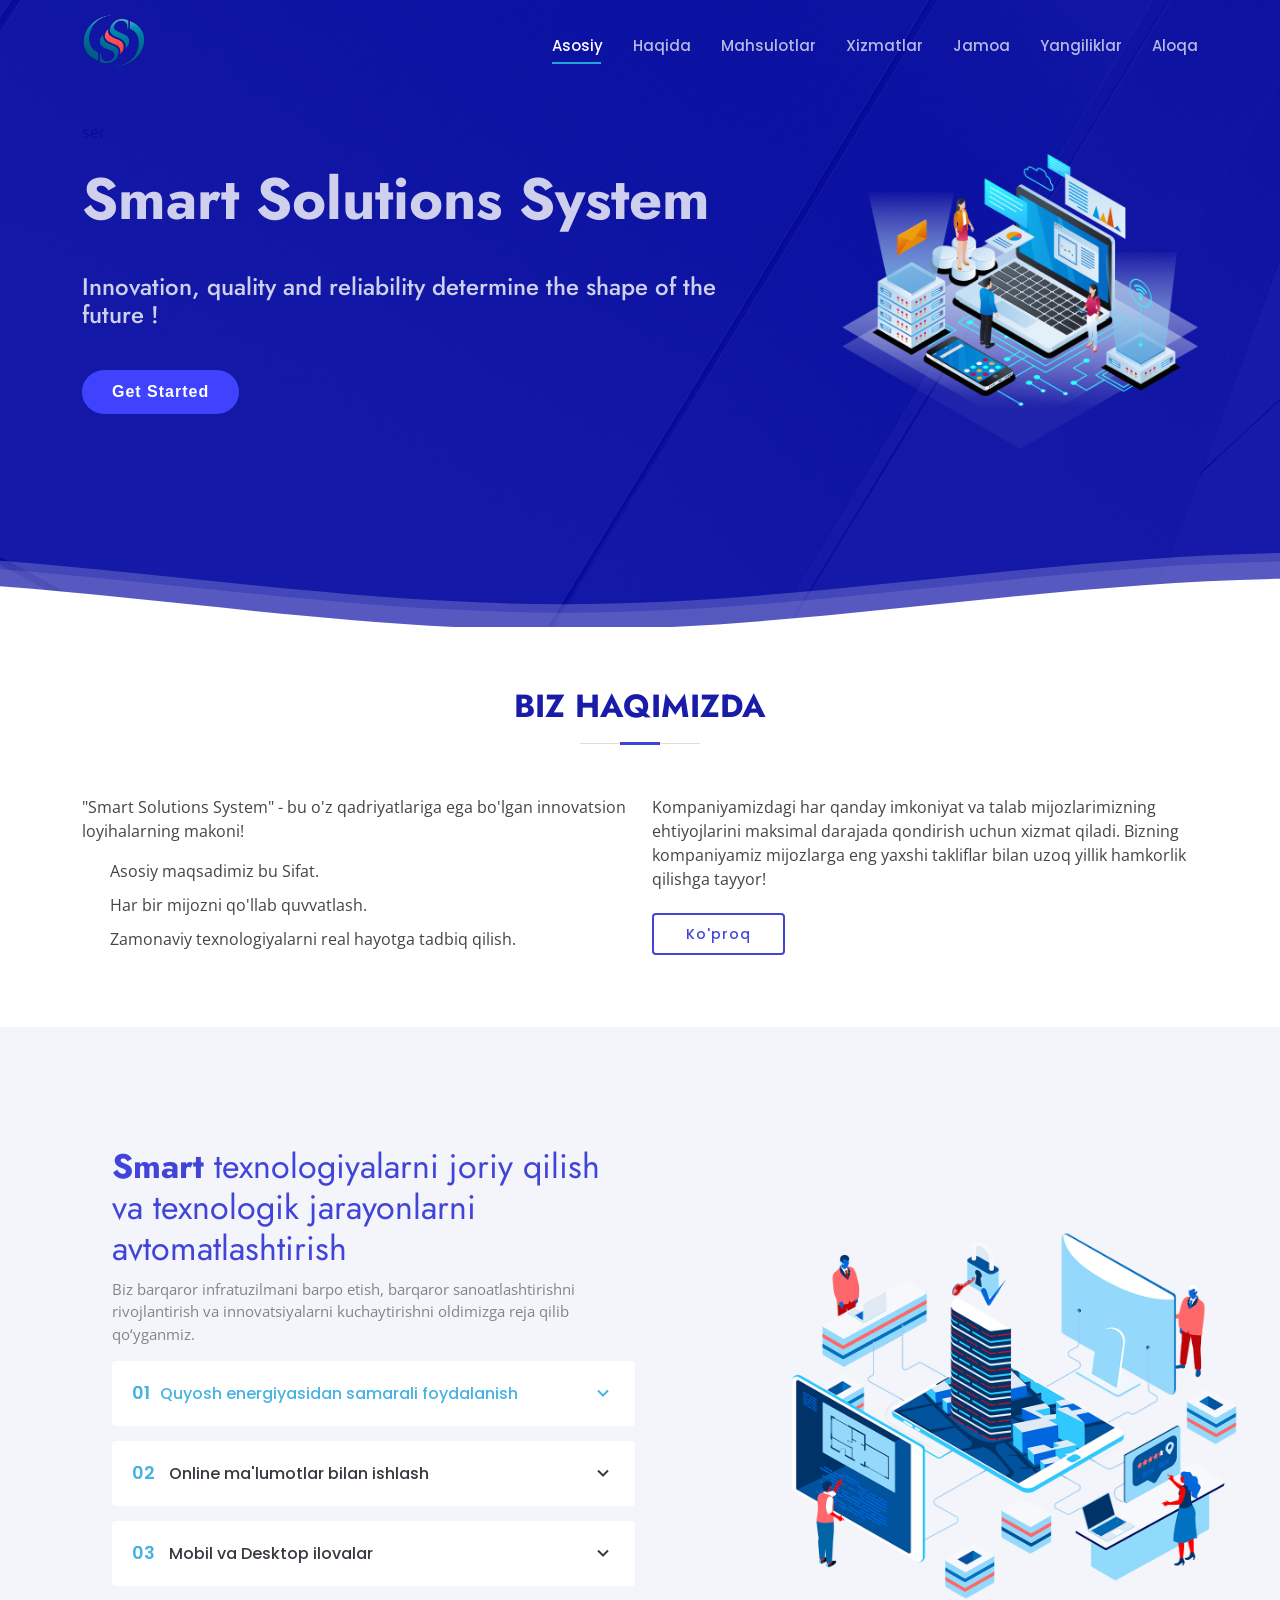
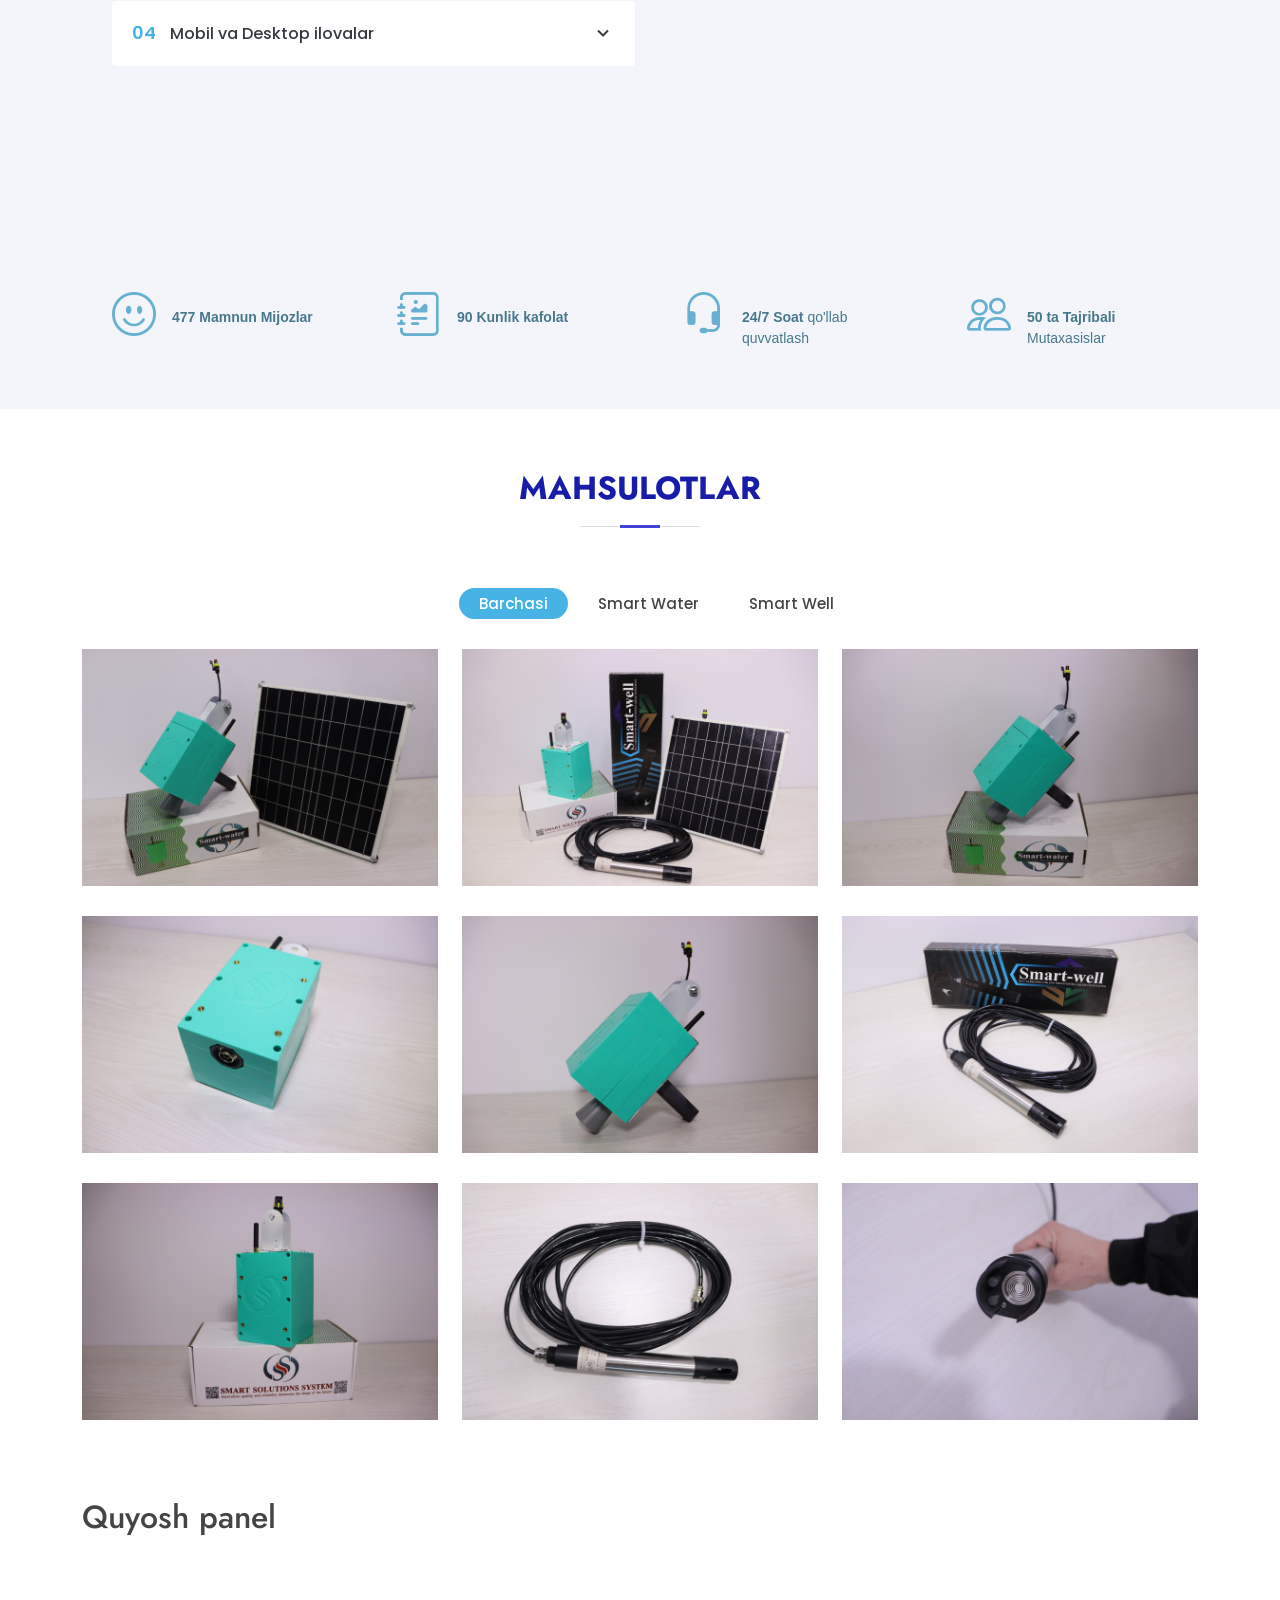
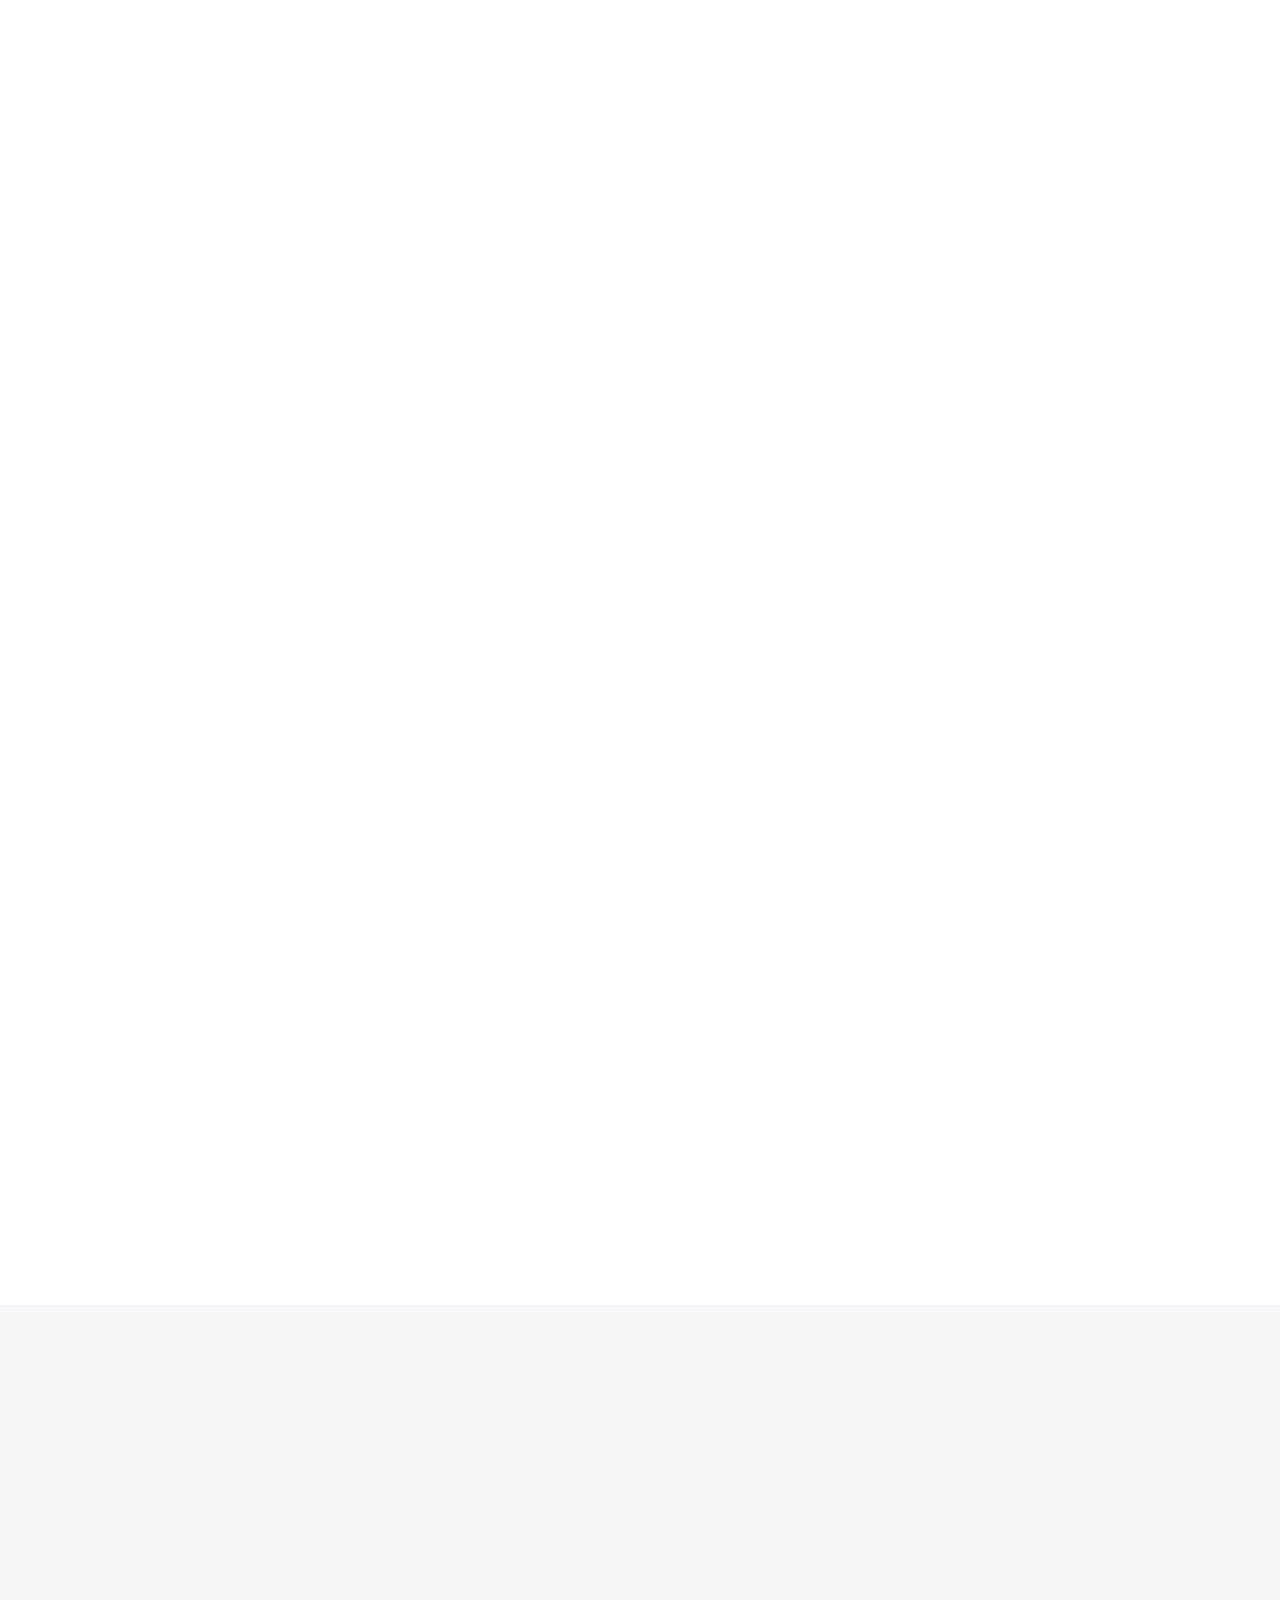
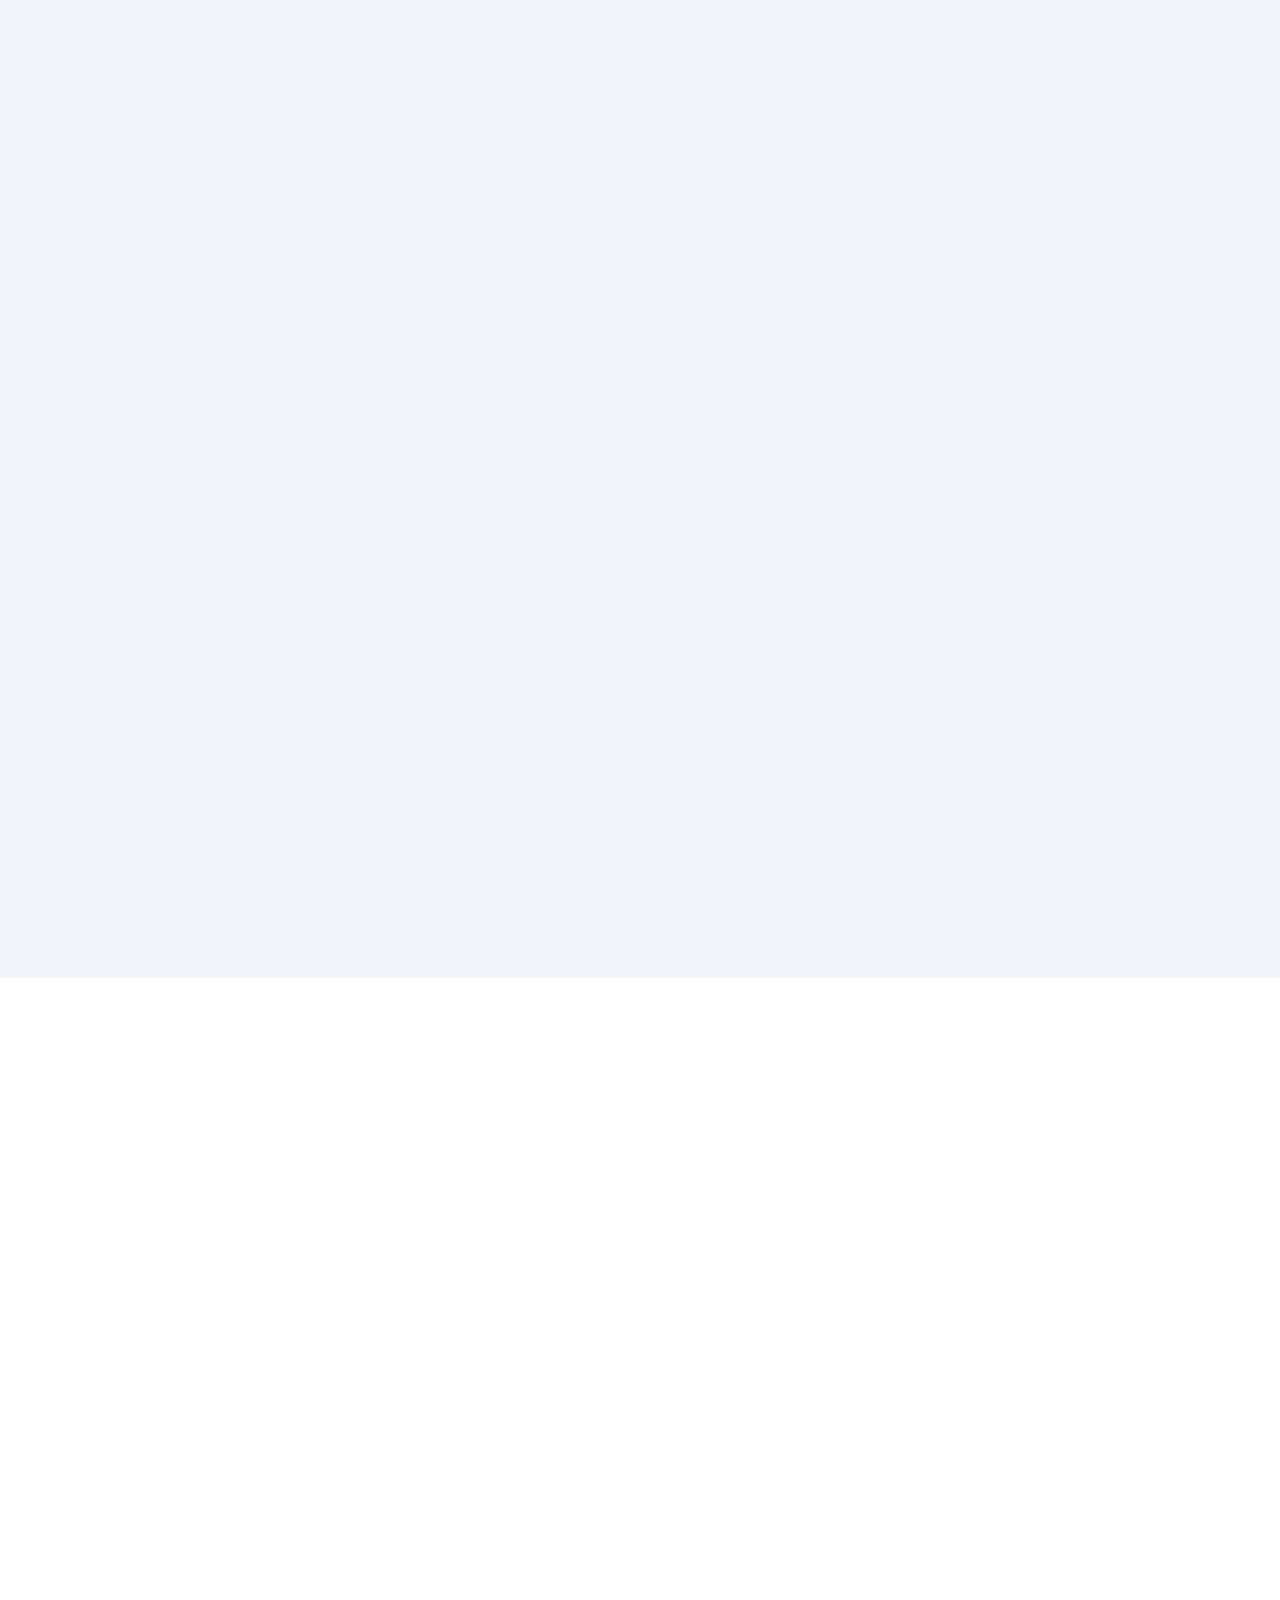
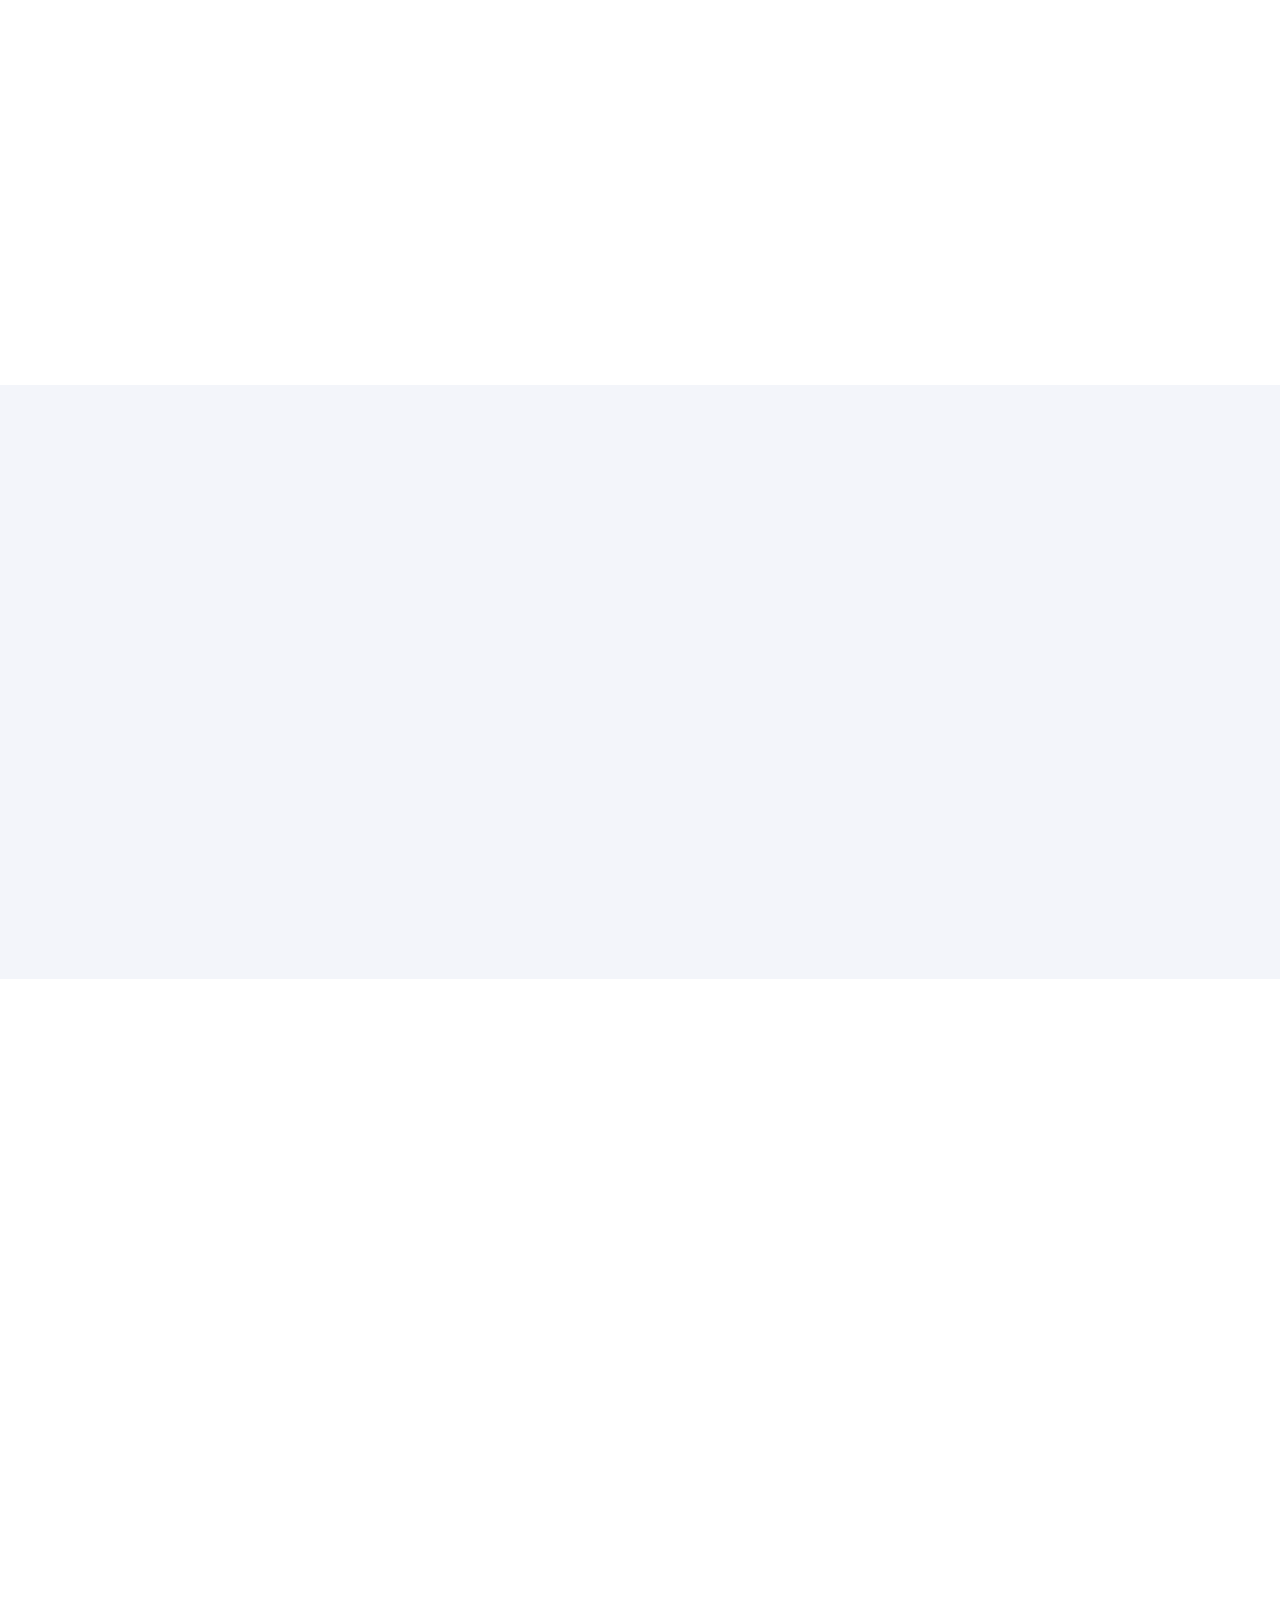
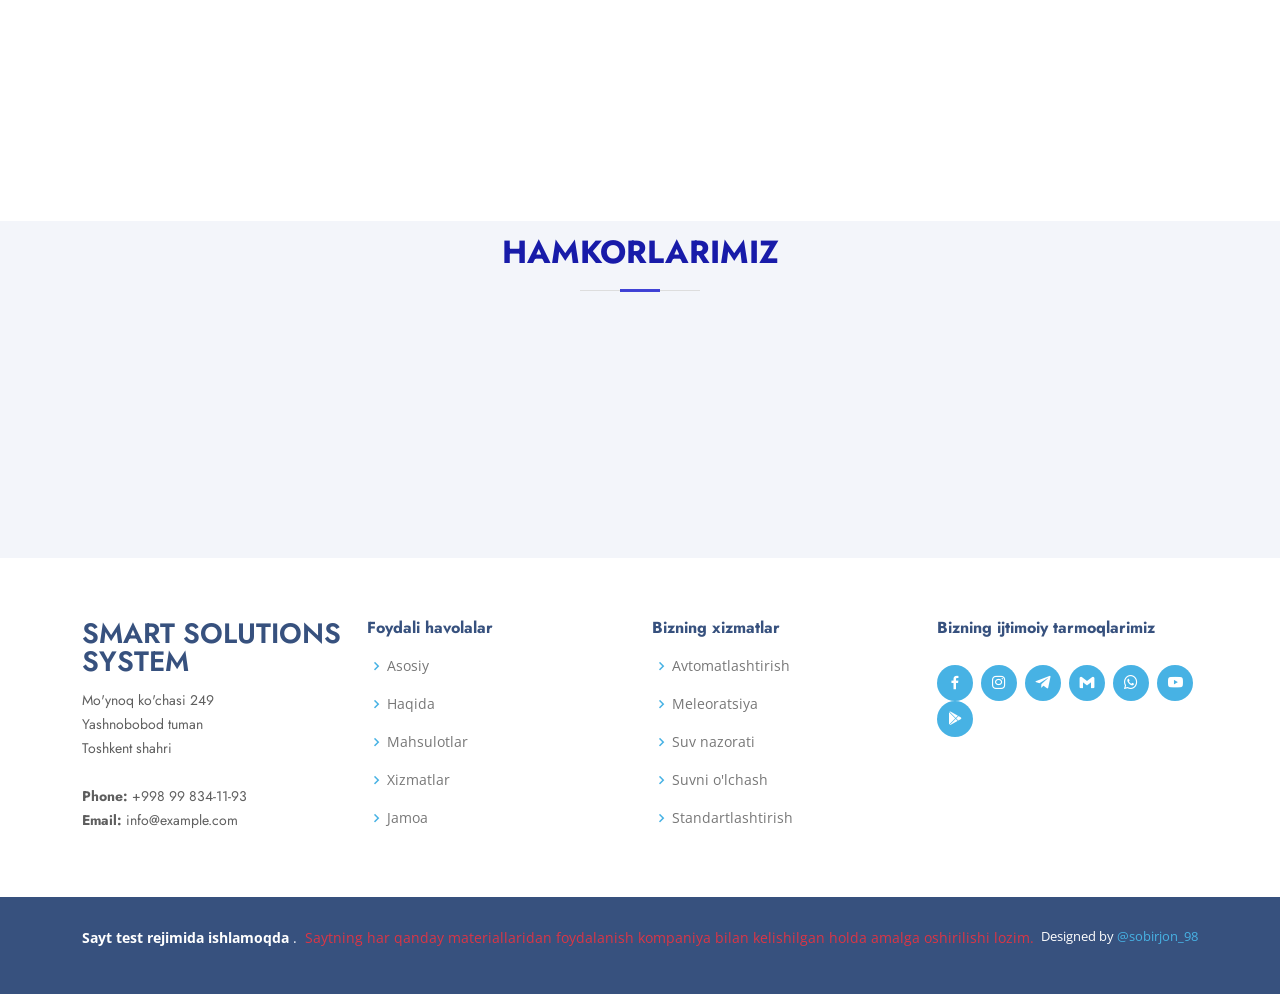
==== commit 5ab3ff25: "20.02.2023" ====
--- a/index.html
+++ b/index.html
@@ -38,8 +38,9 @@
 <body>
 
   <!-- ======= Header ======= -->
-  <header id="header" class="fixed-top ">
-    <div class="container d-flex align-items-lg-start">
+  <header id="header" class="fixed-top header-transparent fixed-top d-flex align-items-center">
+    <div class="container d-flex align-ite
+    ms-lg-start">
 
       <!-- <h1 class="logo me-auto"><a href="index.html"><img src="" alt=""><img src="assets/img/apple-touch-icon.png" alt=""></a></h1> -->
       <!-- Uncomment below if you prefer to use an image logo -->
@@ -47,43 +48,60 @@
 
       <nav id="navbar" class="navbar">
         <ul>
-          <li><a class="nav-link scrollto active" href="#hero">Home</a></li>
+          <li><a class="nav-link scrollto active" href="#hero">Asosiy</a></li>
           <li><a class="nav-link scrollto" href="#about">Haqida</a></li>
-          <li><a class="nav-link   scrollto" href="#portfolio">Mahsulotlar</a></li>
-          <li><a class="nav-link scrollto" href="#services">Xizmatlar</a></li>
-          
-          <li><a class="nav-link scrollto" href="#team">Jamoa</a></li>
-          
+          <li><a class="nav-link scrollto" href="#portfolio">Mahsulotlar</a></li>
+          <li><a class="nav-link scrollto" href="#services">Xizmatlar</a></li>                  
+          <li><a class="nav-link scrollto" href="#team">Jamoa</a></li>      
+          <li><a class="nav-link scrollto" href="#news">Yangiliklar</a></li>      
           <li><a class="nav-link scrollto" href="#contact">Aloqa</a></li>
           <!-- <li><a class="getstarted scrollto" href="#about">Get Started</a></li> -->
         </ul>
         <i class="bi bi-list mobile-nav-toggle"></i>
       </nav><!-- .navbar -->
 
+      
     </div>
   </header><!-- End Header -->
 
-  <!-- ======= Hero Section ======= -->
-  <section id="hero" class="d-flex align-items-center">
-
-    <div class="container">
-      <div class="row">
-        <div class="col-lg-6 d-flex flex-column justify-content-center pt-4 pt-lg-0 order-2 order-lg-1" data-aos="fade-up" data-aos-delay="200">
-          <h1>Smart Solutions System</h1>
-          <h2>Innovation, quality and reliability determine the shape of the future !</h2>
-          <div class="d-flex justify-content-center justify-content-lg-start">
-            <a href="#about" class="btn-get-started scrollto">Batafsil</a>
-            <a href="https://www.youtube.com/watch?v=lc7unigUq8Y" class="glightbox btn-watch-video"><i class="bi bi-play-circle-fill"></i><span>Video</span></a>
-          </div>
-        </div>
-        <div class="col-lg-6 order-1 order-lg-2 hero-img" data-aos="zoom-in" data-aos-delay="200">
+   <!-- ======= Hero Section ======= -->
+   <section id="hero">
+
+    <div class="container">ser
+      <div class="row justify-content-between">
+        <div class="col-lg-7 pt-5 pt-lg-0 order-2 order-lg-1 d-flex align-items-center">
+          <div data-aos="zoom-out">
+            <h1>Smart Solutions System</h1>
+            <br>
+            <h2>Innovation, quality and reliability determine the shape of the future !</h2>
+            <div class="text-center text-lg-start">
+              <a href="#about" class="btn-get-started scrollto">Get Started</a>
+            </div>                        
+          </div>
+        </div>
+        <div class="col-lg-4 order-1 order-lg-2 hero-img" data-aos="zoom-out" data-aos-delay="300">
           <img src="assets/img/hero-img.png" class="img-fluid animated" alt="">
         </div>
       </div>
     </div>
-
-  </section><!-- End Hero -->  
-
+    <br><br>
+
+    <svg class="hero-waves" xmlns="http://www.w3.org/2000/svg" xmlns:xlink="http://www.w3.org/1999/xlink" viewBox="0 24 150 28 " preserveAspectRatio="none">
+      <defs>
+        <path id="wave-path" d="M-160 44c30 0 58-18 88-18s 58 18 88 18 58-18 88-18 58 18 88 18 v44h-352z">
+      </defs>
+      <g class="wave1">
+        <use xlink:href="#wave-path" x="50" y="3" fill="rgba(255,255,255, .1)">
+      </g>
+      <g class="wave2">
+        <use xlink:href="#wave-path" x="50" y="0" fill="rgba(255,255,255, .2)">
+      </g>
+      <g class="wave3">
+        <use xlink:href="#wave-path" x="50" y="9" fill="#fff">
+      </g>
+    </svg>
+
+  </section><!-- End Hero -->
   
 
   <main id="main">
@@ -108,16 +126,16 @@
             <ul>
               <li><i class="ri-check-double-line"></i>Asosiy maqsadimiz bu  Sifat.</li>
               <li><i class="ri-check-double-line"></i>Har bir mijozni qo'llab quvvatlash.</li>
-              <li><i class="ri-check-double-line"></i>Texnologiyalarni real hayotga tadbiq qilish.</li>
+              <li><i class="ri-check-double-line"></i>Zamonaviy texnologiyalarni real hayotga tadbiq qilish.</li>
             </ul>
           </div>
           <div class="col-lg-6 pt-4 pt-lg-0">
             <p>
               Kompaniyamizdagi har qanday imkoniyat va talab mijozlarimizning ehtiyojlarini maksimal darajada qondirish uchun xizmat qiladi. Bizning kompaniyamiz mijozlarga eng yaxshi takliflar bilan uzoq yillik hamkorlik qilishga tayyor!
             </p>
-            <a href="inner-page.html" class="btn-learn-more">Ko'proq</a>
-          </div>
-        </div>
+            <a href="" class="btn-learn-more">Ko'proq</a>
+          </div>
+        </div>        
 
       </div>
     </section><!-- End About Us Section -->
@@ -131,7 +149,7 @@
           <div class="col-lg-7 d-flex flex-column justify-content-center align-items-stretch  order-2 order-lg-1">
 
             <div class="content">
-              <h3>Suv xo'jaligida<strong> Smart </strong>qurilmalardan foydalanish va jarayonlarni avtomatlashtirish</h3>
+              <h3><strong> Smart </strong>texnologiyalarni joriy qilish va texnologik jarayonlarni avtomatlashtirish</h3>
               <p>
                 Biz barqaror infratuzilmani barpo etish, barqaror sanoatlashtirishni rivojlantirish va innovatsiyalarni kuchaytirishni oldimizga reja qilib qo‘yganmiz.
               </p>
@@ -187,6 +205,51 @@
     </section><!-- End Why Us Section -->
 
 
+    <!-- ======= Counts Section ======= -->
+    <section id="counts" class="counts  section-bg">
+      <div class="container">
+
+        <div class="row no-gutters">
+
+          <div class="col-lg-3 col-md-6 d-md-flex align-items-md-stretch">
+            <div class="count-box">
+              <i class="bi bi-emoji-smile"></i>
+              <span data-purecounter-start="0" data-purecounter-end="772" data-purecounter-duration="3" class="purecounter"></span>
+              <p><strong>477 Mamnun Mijozlar</strong></p>
+            </div>
+          </div>
+
+          <div class="col-lg-3 col-md-6 d-md-flex align-items-md-stretch">
+            <div class="count-box">
+              <i class="bi bi-journal-richtext"></i>
+              <span data-purecounter-start="0" data-purecounter-end="90" data-purecounter-duration="3" class="purecounter"></span>
+              <p><strong>90 Kunlik kafolat</strong></p>
+            </div>
+          </div>
+
+          <div class="col-lg-3 col-md-6 d-md-flex align-items-md-stretch">
+            <div class="count-box">
+              <i class="bi bi-headset"></i>
+              <span data-purecounter-start="0" data-purecounter-end="24" data-purecounter-duration="3" class="purecounter"></span>
+              <p><strong>24/7 Soat </strong> qo'llab quvvatlash</p>
+            </div>
+          </div>
+
+          <div class="col-lg-3 col-md-6 d-md-flex align-items-md-stretch">
+            <div class="count-box">
+              <i class="bi bi-people"></i>
+              <span data-purecounter-start="0" data-purecounter-end="35" data-purecounter-duration="3" class="purecounter"></span>
+              <p><strong> 50 ta Tajribali </strong> Mutaxasislar</p>
+            </div>
+          </div>
+
+        </div>
+
+      </div>
+    </section><!-- End Counts Section -->
+
+
+
   <!-- ======= Portfolio Section ======= -->
     <section id="portfolio" class="portfolio">
       <div class="container" data-aos="fade-up">
@@ -201,8 +264,6 @@
           <li data-filter="*" class="filter-active">Barchasi</li>
           <li data-filter=".filter-app">Smart Water</li>
           <li data-filter=".filter-card">Smart Well</li>
-          <li data-filter=".filter-card2">Mobil ilova</li>
-          <li data-filter=".filter-card3">Yetkazib berish</li>
         </ul>
 
           
@@ -314,239 +375,135 @@
               <a href="assets/img/portfolio/WellBottom3.JPG" data-gallery="portfolioGallery" class="portfolio-lightbox preview-link" title="Smart Well (dayver)"><i class="bx bx-zoom-in"></i></a>
               <a href="product-well.html" class="details-link" title ="Batafsil"><i class="bx bx-chevron-right"></i></a>
             </div>
-          </div>
-
-          <!-- 10 -->
-          <div class="col-lg-4 col-md-6 portfolio-item filter-card2">
-            <div class="portfolio-img"><img src="assets/img/portfolio/prelojenya1.jpg" class="img-fluid" alt=""></div>
-            <div class="portfolio-info">
-              <h4>Smart water</h4>
-              <p>Mobil ilova</p>
-              <a href="assets/img/portfolio/prezoom1.jpg" data-gallery="portfolioGallery" class="portfolio-lightbox preview-link" title="Smart Water (mobil ilova)"><i class="bx bx-zoom-in"></i></a>
-              <a href="product-well.html" class="details-link" title ="Batafsil"><i class="bx bx-chevron-right"></i></a>
-            </div>
-          </div>
-
-          <!-- 11 -->
-          <div class="col-lg-4 col-md-6 portfolio-item filter-card2">
-            <div class="portfolio-img"><img src="assets/img/portfolio/prel2.jpg" class="img-fluid" alt=""></div>
-            <div class="portfolio-info">
-              <h4>Smart water</h4>
-              <p>Mobil ilova</p>
-              <a href="assets/img/portfolio/prezoom2.jpg" data-gallery="portfolioGallery" class="portfolio-lightbox preview-link" title="Smart Water (mobil ilova)"><i class="bx bx-zoom-in"></i></a>
-              <a href="product-well.html" class="details-link" title ="Batafsil"><i class="bx bx-chevron-right"></i></a>
-            </div>
-          </div>
-
-          <!-- 12 -->
-          <div class="col-lg-4 col-md-6 portfolio-item filter-card2">
-            <div class="portfolio-img"><img src="assets/img/portfolio/prel3.jpg" class="img-fluid" alt=""></div>
-            <div class="portfolio-info">
-              <h4>Smart water</h4>
-              <p>Mobil ilova</p>
-              <a href="assets/img/portfolio/prezoom3.jpg" data-gallery="portfolioGallery" class="portfolio-lightbox preview-link" title="Smart Water (mobil ilova)"><i class="bx bx-zoom-in"></i></a>
-              <a href="product-well.html" class="details-link" title ="Batafsil"><i class="bx bx-chevron-right"></i></a>
-            </div>
-          </div>
-
-          <!-- 13 -->
-          <div class="col-lg-4 col-md-6 portfolio-item filter-card3">
-            <div class="portfolio-img"><img src="assets/img/portfolio/portfolio-1.jpg" class="img-fluid" alt=""></div>
-            <div class="portfolio-info">
-              <h4>Smart water</h4>
-              <p>Mobil ilova</p>
-              <a href="assets/img/portfolio/portfolio-1.jpg" data-gallery="portfolioGallery" class="portfolio-lightbox preview-link" title="Smart Water (mobil ilova)"><i class="bx bx-zoom-in"></i></a>
-              <a href="product-well.html" class="details-link" title ="Batafsil"><i class="bx bx-chevron-right"></i></a>
-            </div>
-          </div>
-
-          <!-- 14 -->
-          <div class="col-lg-4 col-md-6 portfolio-item filter-card3">
-            <div class="portfolio-img"><img src="assets/img/portfolio/portfolio-2.jpg" class="img-fluid" alt=""></div>
-            <div class="portfolio-info">
-              <h4>Smart water</h4>
-              <p>Mobil ilova</p>
-              <a href="assets/img/portfolio/portfolio-2.jpg" data-gallery="portfolioGallery" class="portfolio-lightbox preview-link" title="Smart Water (mobil ilova)"><i class="bx bx-zoom-in"></i></a>
-              <a href="product-well.html" class="details-link" title ="Batafsil"><i class="bx bx-chevron-right"></i></a>
-            </div>
-          </div>
-
-          <!-- 15 -->
-          <div class="col-lg-4 col-md-6 portfolio-item filter-card3">
-            <div class="portfolio-img"><img src="assets/img/portfolio/portfolio-3.jpg" class="img-fluid" alt=""></div>
-            <div class="portfolio-info">
-              <h4>Smart water</h4>
-              <p>Mobil ilova</p>
-              <a href="assets/img/portfolio/portfolio-3.jpg" data-gallery="portfolioGallery" class="portfolio-lightbox preview-link" title="Smart Water (mobil ilova)"><i class="bx bx-zoom-in"></i></a>
-              <a href="product-well.html" class="details-link" title ="Batafsil"><i class="bx bx-chevron-right"></i></a>
-            </div>
-          </div>
-
-          <!-- 16 -->
-          <div class="col-lg-4 col-md-6 portfolio-item filter-card3">
-            <div class="portfolio-img"><img src="assets/img/portfolio/portfolio-3.jpg" class="img-fluid" alt=""></div>
-            <div class="portfolio-info">
-              <h4>Smart water</h4>
-              <p>Mobil ilova</p>
-              <a href="assets/img/portfolio/portfolio-3.jpg" data-gallery="portfolioGallery" class="portfolio-lightbox preview-link" title="Smart Water (mobil ilova)"><i class="bx bx-zoom-in"></i></a>
-              <a href="product-well.html" class="details-link" title ="Batafsil"><i class="bx bx-chevron-right"></i></a>
-            </div>
-          </div>
-
-          <!-- 17 -->
-          <div class="col-lg-4 col-md-6 portfolio-item filter-card3">
-            <div class="portfolio-img"><img src="assets/img/portfolio/portfolio-2.jpg" class="img-fluid" alt=""></div>
-            <div class="portfolio-info">
-              <h4>Smart water</h4>
-              <p>Mobil ilova</p>
-              <a href="assets/img/portfolio/portfolio-2.jpg" data-gallery="portfolioGallery" class="portfolio-lightbox preview-link" title="Smart Water (mobil ilova)"><i class="bx bx-zoom-in"></i></a>
-              <a href="product-well.html" class="details-link" title ="Batafsil"><i class="bx bx-chevron-right"></i></a>
-            </div>
-          </div>
-
-          <!-- 18 -->
-          <div class="col-lg-4 col-md-6 portfolio-item filter-card3">
-            <div class="portfolio-img"><img src="assets/img/portfolio/portfolio-1.jpg" class="img-fluid" alt=""></div>
-            <div class="portfolio-info">
-              <h4>Smart water</h4>
-              <p>Mobil ilova</p>
-              <a href="assets/img/portfolio/portfolio-1.jpg" data-gallery="portfolioGallery" class="portfolio-lightbox preview-link" title="Smart Water (mobil ilova)"><i class="bx bx-zoom-in"></i></a>
-              <a href="product-well.html" class="details-link" title ="Batafsil"><i class="bx bx-chevron-right"></i></a>
-            </div>
-          </div>
-
-          <!-- 19 -->
-          <div class="col-lg-4 col-md-6 portfolio-item filter-card3">
-            <div class="portfolio-img"><img src="assets/img/portfolio/portfolio-3.jpg" class="img-fluid" alt=""></div>
-            <div class="portfolio-info">
-              <h4>Smart water</h4>
-              <p>Mobil ilova</p>
-              <a href="assets/img/portfolio/portfolio-3.jpg" data-gallery="portfolioGallery" class="portfolio-lightbox preview-link" title="Smart Water (mobil ilova)"><i class="bx bx-zoom-in"></i></a>
-              <a href="product-well.html" class="details-link" title ="Batafsil"><i class="bx bx-chevron-right"></i></a>
-            </div>
-          </div>
-
-          <!-- 20 -->
-          <div class="col-lg-4 col-md-6 portfolio-item filter-card3">
-            <div class="portfolio-img"><img src="assets/img/portfolio/portfolio-2.jpg" class="img-fluid" alt=""></div>
-            <div class="portfolio-info">
-              <h4>Smart water</h4>
-              <p>Mobil ilova</p>
-              <a href="assets/img/portfolio/portfolio-2.jpg" data-gallery="portfolioGallery" class="portfolio-lightbox preview-link" title="Smart Water (mobil ilova)"><i class="bx bx-zoom-in"></i></a>
-              <a href="product-well.html" class="details-link" title ="Batafsil"><i class="bx bx-chevron-right"></i></a>
-            </div>
-          </div>
-
-          <!-- 21 -->
-          <div class="col-lg-4 col-md-6 portfolio-item filter-card3">
-            <div class="portfolio-img"><img src="assets/img/portfolio/portfolio-1.jpg" class="img-fluid" alt=""></div>
-            <div class="portfolio-info">
-              <h4>Smart water</h4>
-              <p>Mobil ilova</p>
-              <a href="assets/img/portfolio/portfolio-1.jpg" data-gallery="portfolioGallery" class="portfolio-lightbox preview-link" title="Smart Water (mobil ilova)"><i class="bx bx-zoom-in"></i></a>
-              <a href="product-well.html" class="details-link" title ="Batafsil"><i class="bx bx-chevron-right"></i></a>
-            </div>
-          </div>
-
-          
-
-        </div>
-            
-          
+          </div>          
+
+        </div>  
+        <br>
+        <br>
+        
+
+        <div class="title">
+          <h2>Quyosh panel</h2>
+          
+        </div>
+        
+        
+        <div class="row portfolio-container" data-aos="fade-up" data-aos-delay="200">
+
+          <!-- 6 -->
+          <div class="col-lg-4 col-md-6 portfolio-item filter-active">
+            <div class="portfolio-img"><img src="assets/img/solar/photo_2023-02-04_17-26-51 (2).jpg" class="img-fluid" alt=""></div>
+            <div class="">
+              <h4>Smart Solar</h4>
+              <!-- <p>Dayver</p> -->
+              <a href="assets/img/portfolio/WellBottom1.JPG" data-gallery="portfolioGallery" class="portfolio-lightbox preview-link" title="Smart Solar (dayver)"><i class="bx bx-zoom-in"></i></a>
+              <a href="product-well.html" class="details-link" title="More Details"><i class="bx bx-chevron-right"></i></a>
+            </div>
+          </div>
+
+           <!-- 8 -->
+           <div class="col-lg-4 col-md-6 portfolio-item filter-app">
+            <div class="portfolio-img"><img src="assets/img/solar/photo_2023-02-10_13-48-44.jpg" class="img-fluid" alt=""></div>
+            <div class="">
+              <h4>Smart Solar</h4>
+              <!-- <p>Dayver</p> -->
+              <a href="assets/img/portfolio/WellBottom2.JPG" data-gallery="portfolioGallery" class="portfolio-lightbox preview-link" title="Smart Solar (dayver)"><i class="bx bx-zoom-in"></i></a>
+              <a href="product-well.html" class="details-link" title="Batafsil"><i class="bx bx-chevron-right"></i></a>
+            </div>
+          </div>
+
+          
+          <!-- 7 -->
+          <div class="col-lg-4 col-md-6 portfolio-item filter-active">
+            <div class="portfolio-img"><img src="assets/img/solar/photo_2023-02-04_17-26-51.jpg" class="img-fluid" alt=""></div>
+            <div class="">
+              <h4>Smart Solar</h4>
+              <!-- <p>Dayver</p> -->
+              <a href="assets/img/portfolio/Well2.JPG" data-gallery="portfolioGallery" class="portfolio-lightbox preview-link" title="Smart Solar (dayver)"><i class="bx bx-zoom-in"></i></a>
+              <a href="product-well.html" class="details-link" title="More Details"><i class="bx bx-chevron-right"></i></a>
+            </div>
+          </div>
+
+
+          
+
+        </div>
+      </div>    
        
 
-    </section><!-- End Portfolio Section -->
+    </section><!-- End Portfolio Section -->   
     
-   
-     
-    
-
-    
 
     <!-- ======= Services Section ======= -->
-    <section id="services" class="services section-bg">
+    <section id="services" class="recent-blog-posts">
+
       <div class="container" data-aos="fade-up">
 
         <div class="section-title">
           <h2>Xizmatlar</h2>
-          <p>Biz har bir mijozga quyidagi yuqori sifatli, ishonchli va hamyonbob xizmatlarni taklif qilamiz.</p>
+          
         </div>
 
         <div class="row">
-          <div class="col-xl-3 col-md-6 d-flex align-items-stretch" data-aos="zoom-in" data-aos-delay="100">
-            <div class="icon-box">
-              <div class="icon"><i class="bx bi-ticket-detailed"></i></div>
-              <h4><a href="">Avtomatlashtirish</a></h4>
-              <p>Suv nazorat postlarini avtomatlashtirish Lorem ipsum dolor sit.</p>
-            </div>
-          </div>
-
-          <div class="col-xl-3 col-md-6 d-flex align-items-stretch mt-4 mt-md-0" data-aos="zoom-in" data-aos-delay="200">
-            <div class="icon-box">
-              <div class="icon"><i class="bx bi-droplet-half"></i></div>
-              <h4><a href="">Meleoratsiya</a></h4>
-              <p>Sizob suvalar sathi va meneralizatziya darajasini o'lchash
-              </p>
-            </div>
-          </div>
-
-          <div class="col-xl-3 col-md-6 d-flex align-items-stretch mt-4 mt-xl-0" data-aos="zoom-in" data-aos-delay="300">
-            <div class="icon-box">
-              <div class="icon"><i class="bx bi-droplet-fill"></i></div>
-              <h4><a href="">Suv nazorati</a></h4>
-              <p>Lorem ipsum dolor sit amet consectetur adipisicing.</p>
-            </div>
-          </div>
-
-          <div class="col-xl-3 col-md-6 d-flex align-items-stretch mt-4 mt-xl-0" data-aos="zoom-in" data-aos-delay="400">
-            <div class="icon-box">
-              <div class="icon"><i class="bi-check-circle"></i></div>
-              <h4><a href="">Standartlashtirish</a></h4>
-              <p>2sSmart%20Solutionsm 2sSmart%20Solutions%
-                2sSmart%20Solutions%</p>
-            </div>
-          </div>
-
-          <div class="col-xl-3 col-md-6 d-flex align-items-stretch mt-4 mt-xl-50" data-aos="zoom-in" data-aos-delay="400">
-            <div class="icon-box">
-              <div class="icon"><i class="bi-sun"></i></div>
-              <h4><a href="">Quyosh panel</a></h4>
-              <p>2sSmart%20Solutionsm 2sSmart%20Solutions%
-                2sSmart%20Solutions%</p>
-            </div>
-          </div>
-          <div class="col-xl-3 col-md-6 d-flex align-items-stretch mt-4 mt-xl-50" data-aos="zoom-in" data-aos-delay="400">
-            <div class="icon-box">
-              <div class="icon"><i class="bi-water"></i></div>
-              <h4><a href="">Suv o'lchash</a></h4>
-              <p>2sSmart%20Solutionsm 2sSmart%20Solutions%
-                2sSmart%20Solutions%</p>
-            </div>
-          </div>
-
-          <div class="col-xl-3 col-md-6 d-flex align-items-stretch mt-4 mt-xl-50" data-aos="zoom-in" data-aos-delay="400">
-            <div class="icon-box">
-              <div class="icon"><i class="bi-check-circle"></i></div>
-              <h4><a href="">Suv ombor nazorati</a></h4>
-              <p>2sSmart%20Solutionsm 2sSmart%20Solutions%
-                2sSmart%20Solutions%</p>
-            </div>
-          </div>
-
-          <div class="col-xl-3 col-md-6 d-flex align-items-stretch mt-4 mt-xl-50" data-aos="zoom-in" data-aos-delay="400">
-            <div class="icon-box">
-              <div class="icon"><i class="bi-check-circle"></i></div>
-              <h4><a href="">Quyosh panel</a></h4>
-              <p>2sSmart%20Solutionsm 2sSmart%20Solutions%
-                2sSmart%20Solutions%</p>
-            </div>
-          </div>
-        </div>
-
-
-        </div>
-
-      </div>
+          <!-- 1 -->
+          <div class="col-lg-4">
+            <div class="post-box">
+              <div class="post-img"><img src="assets/img/avtomatika.jpg" class="img-fluid" alt=""></div>
+              <span class="post-date"></span>
+              <h3 class="post-title">Avtomatlashtirish</h3>
+              <a href="blog-single.html" class="readmore stretched-link mt-auto"><span>Batafsil</span><i class="bi bi-arrow-right"></i></a>
+            </div>
+          </div>
+          <!-- 2 -->
+          <div class="col-lg-4">
+            <div class="post-box">
+              <div class="post-img"><img src="assets/img/melioratsiya.jpg" class="img-fluid" alt=""></div>
+              <span class="post-date"> </span>
+              <h3 class="post-title">Melioratsiya</h3>
+              <a href="blog-single.html" class="readmore stretched-link mt-auto"><span>Batafsil</span><i class="bi bi-arrow-right"></i></a>
+            </div>
+          </div>
+          <!-- 3 -->
+          <div class="col-lg-4">
+            <div class="post-box">
+              <div class="post-img"><img src="assets/img/Standardization.jpg" class="img-fluid" alt=""></div>
+              <span class="post-date"> </span>
+              <h3 class="post-title">Standartlashtirish</h3>
+              <a href="blog-single.html" class="readmore stretched-link mt-auto"><span>Batafsile</span><i class="bi bi-arrow-right"></i></a>
+            </div>
+          </div>
+          <!-- 4 -->
+          <div class="col-lg-4">
+            <div class="post-box">
+              <div class="post-img"><img src="assets/img/solar-panel-service.jpeg" class="img-fluid" alt=""></div>
+              <span class="post-date"></span>
+              <h3 class="post-title">Quyosh panel</h3>
+              <a href="blog-single.html" class="readmore stretched-link mt-auto"><span>Batafsil</span><i class="bi bi-arrow-right"></i></a>
+            </div>
+          </div>
+          <!-- 5 -->
+          <div class="col-lg-4">
+            <div class="post-box">
+              <div class="post-img"><img src="assets/img/suv o'lchash.JPG" class="img-fluid" alt=""></div>
+              <span class="post-date"> </span>
+              <h3 class="post-title">Suv o'lchash</h3>
+              <a href="blog-single.html" class="readmore stretched-link mt-auto"><span>Batafsil</span><i class="bi bi-arrow-right"></i></a>
+            </div>
+          </div>
+          <!-- 6 -->
+          <div class="col-lg-4">
+            <div class="post-box">
+              <div class="post-img"><img src="assets/img/suv ombor.png" class="img-fluid" alt=""></div>
+              <span class="post-date"> </span>
+              <h3 class="post-title">Suv ombor nazorati</h3>
+              <a href="blog-single.html" class="readmore stretched-link mt-auto"><span>Batafsil</span><i class="bi bi-arrow-right"></i></a>
+            </div>
+          </div>
+
+        </div>
+
+      </div>
+
     </section><!-- End Services Section -->
     
 
@@ -567,6 +524,43 @@
           
           <!-- Fozilov -->
           <div class="col-lg-6 mt-4">
+            <div class="member d-flex align-items-start" data-aos="zoom-in" data-aos-delay="300">
+              <div class="pic"><img src="assets/img/team/Nodir aka 1.jpg" class="img-fluid" alt=""></div>
+              <div class="member-info">
+                <h4>Choriev Nodirbek</h4>
+                <span>CTO</span>
+                <p>Team leader of IT department</p>
+                <div class="social">
+                  <a href="https://instagram.com/nodirbek_choriev?igshid=YjM2YjNmNDA=" class="instagram" target="_blank"><i class="bx bxl-instagram"></i></a>
+                  <a href="https://t.me/NodirbekChoriev" class="telegram" target="_blank"><i class="bx bxl-telegram"></i></a>
+              <a href="https://mail.pcbden@gmail.com" class="gmail" target="_blank"><i class="bx bxl-gmail"></i></a>
+              <a href="https://wa.me/qr/B57EUEJXX6OWC1" class="whatsapp" target="_blank"><i class="bx bxl-whatsapp"></i></a>
+                </div>
+              </div>
+            </div>
+          </div>
+
+          <!-- Muxamadjonov -->
+          <div class="col-lg-6 mt-4">
+            <div class="member d-flex align-items-start" data-aos="zoom-in" data-aos-delay="400">
+              <div class="pic"><img src="assets/img/team/Elbek aka 1.jpg" class="img-fluid" alt=""></div>
+              <div class="member-info">
+                <h4>Ravshanov Elbek</h4>
+                <span>Engineer</span>
+                <p>Lead of Mechatronics Engineer</p>
+                <div class="social">
+                  
+              <a href="https://t.me/E4477" class="telegram" target="_blank" ><i class="bx bxl-telegram"></i></a>
+              <a href="https://mail.elbekravshanov95@gmail.com/" class="gmail" target="_blank"><i class="bx bxl-gmail"></i></a>
+              <a href="https://wa.me/qr/3SUVE2C4NPUVL1" class="whatsapp" target="_blank"><i class="bx bxl-whatsapp"></i></a>
+              <a href="https://instagram.com/elbek.r.a?igshid=ZDdkNTZiNTM=" class="instagram" target="_blank"><i class="bx bxl-instagram"></i></a>
+                </div>
+              </div>
+            </div>
+          </div>  
+          
+          <!-- Choriev -->
+          <!-- <div class="col-lg-6 mt-4">
             <div class="member d-flex align-items-start" data-aos="zoom-in" data-aos-delay="300">
               <div class="pic"><img src="assets/img/team/firdavs4.jpg" class="img-fluid" alt=""></div>
               <div class="member-info">
@@ -581,10 +575,10 @@
                 </div>
               </div>
             </div>
-          </div>
-
-          <!-- Muxamadjonov -->
-          <div class="col-lg-6 mt-4">
+          </div> -->
+
+          <!-- Ravshanov -->
+          <!-- <div class="col-lg-6 mt-4">
             <div class="member d-flex align-items-start" data-aos="zoom-in" data-aos-delay="400">
               <div class="pic"><img src="assets/img/team/firdavs4.jpg" class="img-fluid" alt=""></div>
               <div class="member-info">
@@ -600,10 +594,11 @@
                 </div>
               </div>
             </div>
-          </div>  
-          
-          <!-- Choriev -->
-          <div class="col-lg-6 mt-4">
+          </div>       -->
+          
+          
+          <!-- Hasanboyev -->
+          <!-- <div class="col-lg-6 mt-4">
             <div class="member d-flex align-items-start" data-aos="zoom-in" data-aos-delay="300">
               <div class="pic"><img src="assets/img/team/firdavs4.jpg" class="img-fluid" alt=""></div>
               <div class="member-info">
@@ -618,10 +613,10 @@
                 </div>
               </div>
             </div>
-          </div>
-
-          <!-- Ravshanov -->
-          <div class="col-lg-6 mt-4">
+          </div> -->
+
+          <!-- Buzrukov -->
+          <!-- <div class="col-lg-6 mt-4">
             <div class="member d-flex align-items-start" data-aos="zoom-in" data-aos-delay="400">
               <div class="pic"><img src="assets/img/team/firdavs4.jpg" class="img-fluid" alt=""></div>
               <div class="member-info">
@@ -637,45 +632,7 @@
                 </div>
               </div>
             </div>
-          </div>      
-          
-          
-          <!-- Hasanboyev -->
-          <div class="col-lg-6 mt-4">
-            <div class="member d-flex align-items-start" data-aos="zoom-in" data-aos-delay="300">
-              <div class="pic"><img src="assets/img/team/firdavs4.jpg" class="img-fluid" alt=""></div>
-              <div class="member-info">
-                <h4>Choriev Nodirbek</h4>
-                <span>CTO</span>
-                <p>Team leader of IT department</p>
-                <div class="social">
-                  <a href="https://instagram.com/nodirbek_choriev?igshid=YjM2YjNmNDA=" class="instagram" target="_blank"><i class="bx bxl-instagram"></i></a>
-                  <a href="https://t.me/NodirbekChoriev" class="telegram" target="_blank"><i class="bx bxl-telegram"></i></a>
-              <a href="https://mail.pcbden@gmail.com" class="gmail" target="_blank"><i class="bx bxl-gmail"></i></a>
-              <a href="https://wa.me/qr/B57EUEJXX6OWC1" class="whatsapp" target="_blank"><i class="bx bxl-whatsapp"></i></a>
-                </div>
-              </div>
-            </div>
-          </div>
-
-          <!-- Buzrukov -->
-          <div class="col-lg-6 mt-4">
-            <div class="member d-flex align-items-start" data-aos="zoom-in" data-aos-delay="400">
-              <div class="pic"><img src="assets/img/team/firdavs4.jpg" class="img-fluid" alt=""></div>
-              <div class="member-info">
-                <h4>Ravshanov Elbek</h4>
-                <span>Engineer</span>
-                <p>Lead of Mechatronics Engineer</p>
-                <div class="social">
-                  
-              <a href="https://t.me/E4477" class="telegram" target="_blank" ><i class="bx bxl-telegram"></i></a>
-              <a href="https://mail.elbekravshanov95@gmail.com/" class="gmail" target="_blank"><i class="bx bxl-gmail"></i></a>
-              <a href="https://wa.me/qr/3SUVE2C4NPUVL1" class="whatsapp" target="_blank"><i class="bx bxl-whatsapp"></i></a>
-              <a href="https://instagram.com/elbek.r.a?igshid=ZDdkNTZiNTM=" class="instagram" target="_blank"><i class="bx bxl-instagram"></i></a>
-                </div>
-              </div>
-            </div>
-          </div>      
+          </div>       -->
           
           <button type="button" class="btn btn-light text-center btn-small" style="width: 100px; margin: auto; margin-top: 20px;"><a href="team.html" target="_blank">Boshqalar</a></button>
 
@@ -689,23 +646,200 @@
     </section><!-- End Team Section -->
 
     
-
-    <!-- ======= Cta Section ======= -->
-    <section id="cta" class="cta">
-      <div class="container" data-aos="zoom-in">
-
-        <div class="row">
-          <div class="col-lg-9 text-center text-lg-start">
-            <h3>SMART SOLUTIONS SYSTEM</h3>
-            <p>Kompaniyasida ishlovchilarning turfa-xilligi, ijodkorligi va ishtiyoqi bizni eng innovatsion kompaniyalardan biriga aylantirdi hamda hodimlarimiz yangidan yangi innovatsiyalarni targʻib qilishda davom etmoqda. Biz har bir inson olib kiradigan oʻziga xos bilim va tajriba almashishni targʻib qiladigan ochiq hamkorlik muhitida birgalikda ishlaymiz.</p>
-          </div>
-          <!-- <div class="col-lg-3 cta-btn-container text-center">
-            <a class="cta-btn align-middle" href="#">Call To Action</a>
-          </div> -->
-        </div>
-
-      </div>
-    </section><!-- End Cta Section -->
+    <!-- ======= News ======= -->
+<section id="news" class="services section-bg">
+  <div class="container" data-aos="fade-up">   
+    <div class="section-title">
+      <h2>Yangiliklar</h2>      
+    </div>
+
+  <div class="p-card">
+    <div class="second-card">
+        <div class="c-card">
+          <div class="card-header">
+            <img src="assets/img/solar/photo_2023-02-10_13-48-44.jpg" alt="rover" />
+          </div>
+          <div class="card-body">
+            <span class="tag tag-teal">New</span>
+            <h4>
+              Quyosh panel
+            </h4>
+            <p>
+              An exploration into the truck's polarising design
+            </p>
+            <div class="user">
+              <img src="assets/img/solar/photo_2023-02-04_17-26-51 (2).jpg" alt="user" />
+              <div class="user-info">
+                <h5>Jizzax.vil</h5>
+                <small>10.02.2023</small>
+              </div>
+            </div>
+          </div>
+        </div>
+        <div class="c-card">
+          <div class="card-header">
+            <img src="assets/img/solar/photo_2023-02-10_13-48-44.jpg" alt="rover" />
+          </div>
+          <div class="card-body">
+            <span class="tag tag-teal">New</span>
+            <h4>
+              Quyosh panel
+            </h4>
+            <p>
+              An exploration into the truck's polarising design
+            </p>
+            <div class="user">
+              <img src="assets/img/solar/photo_2023-02-04_17-26-51 (2).jpg" alt="user" />
+              <div class="user-info">
+                <h5>Jizzax.vil</h5>
+                <small>2 ago</small>
+              </div>
+            </div>
+          </div>
+        </div>
+        <div class="c-card">
+          <div class="card-header">
+            <img src="assets/img/solar/photo_2023-02-10_13-48-44.jpg" alt="rover" />
+          </div>
+          <div class="card-body">
+            <span class="tag tag-teal">New</span>
+            <h4>
+              Quyosh panel
+            </h4>
+            <p>
+              An exploration into the truck's polarising design
+            </p>
+            <div class="user">
+              <img src="assets/img/solar/photo_2023-02-04_17-26-51 (2).jpg" alt="user" />
+              <div class="user-info">
+                <h5>Jizzax.vil</h5>
+                <small>2h ago</small>
+              </div>
+            </div>
+          </div>
+        </div>
+
+                                
+    </div>
+</div>
+
+  
+</section><!-- End News Section -->   
+
+<!-- ======= Gallery Section ======= -->
+    <section id="gallery" class="gallery">
+      <div class="container">
+
+        <div class="section-title" data-aos="fade-up">
+          <h2>Gallery</h2>
+          <!-- <p>Check our Gallery</p> -->
+        </div>
+
+        <div class="row g-0" data-aos="fade-left">
+
+          <div class="col-lg-3 col-md-4">
+            <div class="gallery-item" data-aos="zoom-in" data-aos-delay="100">
+              <a href="assets/img/gallery/1.jpg" class="gallery-lightbox">
+                <img src="assets/img/gallery/1.jpg" alt="" class="img-fluid">
+              </a>
+            </div>
+          </div>
+
+          <div class="col-lg-3 col-md-4">
+            <div class="gallery-item" data-aos="zoom-in" data-aos-delay="150">
+              <a href="assets/img/gallery/2.jpg" class="gallery-lightbox">
+                <img src="assets/img/gallery/2.jpg" alt="" class="img-fluid">
+              </a>
+            </div>
+          </div>
+
+          <div class="col-lg-3 col-md-4">
+            <div class="gallery-item" data-aos="zoom-in" data-aos-delay="200">
+              <a href="assets/img/gallery/3.jpg" class="gallery-lightbox">
+                <img src="assets/img/gallery/3.jpg" alt="" class="img-fluid">
+              </a>
+            </div>
+          </div>
+
+          <div class="col-lg-3 col-md-4">
+            <div class="gallery-item" data-aos="zoom-in" data-aos-delay="250">
+              <a href="assets/img/gallery/4.jpg" class="gallery-lightbox">
+                <img src="assets/img/gallery/4.jpg" alt="" class="img-fluid">
+              </a>
+            </div>
+          </div>
+
+          <div class="col-lg-3 col-md-4">
+            <div class="gallery-item" data-aos="zoom-in" data-aos-delay="300">
+              <a href="assets/img/gallery/5.png" class="gallery-lightbox">
+                <img src="assets/img/gallery/5.png" alt="" class="img-fluid">
+              </a>
+            </div>
+          </div>
+
+          <div class="col-lg-3 col-md-4">
+            <div class="gallery-item" data-aos="zoom-in" data-aos-delay="350">
+              <a href="assets/img/gallery/6.png" class="gallery-lightbox">
+                <img src="assets/img/gallery/6.png" alt="" class="img-fluid">
+              </a>
+            </div>
+          </div>
+
+          <div class="col-lg-3 col-md-4">
+            <div class="gallery-item" data-aos="zoom-in" data-aos-delay="400">
+              <a href="assets/img/gallery/7.png" class="gallery-lightbox">
+                <img src="assets/img/gallery/7.png" alt="" class="img-fluid">
+              </a>
+            </div>
+          </div>
+
+          <div class="col-lg-3 col-md-4">
+            <div class="gallery-item" data-aos="zoom-in" data-aos-delay="450">
+              <a href="assets/img/gallery/8.png" class="gallery-lightbox">
+                <img src="assets/img/gallery/8.png" alt="" class="img-fluid">
+              </a>
+            </div>
+          </div>
+          <div class="col-lg-3 col-md-4">
+            <div class="gallery-item" data-aos="zoom-in" data-aos-delay="350">
+              <a href="assets/img/gallery/9.png" class="gallery-lightbox">
+                <img src="assets/img/gallery/9.png" alt="" class="img-fluid">
+              </a>
+            </div>
+          </div>
+
+          <div class="col-lg-3 col-md-4">
+            <div class="gallery-item" data-aos="zoom-in" data-aos-delay="400">
+              <a href="assets/img/gallery/10.png" class="gallery-lightbox">
+                <img src="assets/img/gallery/10.png" alt="" class="img-fluid">
+              </a>
+            </div>
+          </div>
+
+          <div class="col-lg-3 col-md-4">
+            <div class="gallery-item" data-aos="zoom-in" data-aos-delay="450">
+              <a href="assets/img/gallery/11.jpg" class="gallery-lightbox">
+                <img src="assets/img/gallery/11.jpg" alt="" class="img-fluid">
+              </a>
+            </div>
+          </div>
+
+          <div class="col-lg-3 col-md-4">
+            <div class="gallery-item" data-aos="zoom-in" data-aos-delay="450">
+              <a href="assets/img/gallery/12.jpg" class="gallery-lightbox">
+                <img src="assets/img/gallery/12.jpg" alt="" class="img-fluid">
+              </a>
+            </div>
+          </div>
+
+        </div>
+
+      </div>
+    </section><!-- End Gallery Section -->
+
+    
+
+    
      <!-- ======= Pricing Section ======= -->
      <section id="pricing" class="pricing">
       <div class="container" data-aos="fade-up">
@@ -716,100 +850,45 @@
         </div>
 
         <div class="row">
-
+          <!-- 1 -->
           <div class="col-lg-4 mt-lg-30" data-aos="fade-up" data-aos-delay="100">
             <div class="wrapper">
-              <iframe width="300" height="220" src="https://www.youtube.com/embed/kWINkMYRBmk" title="YouTube video player" frameborder="0" 
-              allow="accelerometer; autoplay; clipboard-write; encrypted-media; gyroscope; picture-in-picture" allowfullscreen></iframe>
+              <iframe width="300" height="220" src="https://www.youtube.com/embed/QS5p8F3xpKM" title="YouTube video player" frameborder="0" allow="accelerometer; autoplay; clipboard-write; encrypted-media; gyroscope; picture-in-picture; web-share" allowfullscreen></iframe>
               
             </div>
           </div>
-
+          <!-- 2 -->
           <div class="col-lg-4 mt-lg-30" data-aos="fade-up" data-aos-delay="200">
             <div class="wrapper">
-              <iframe width="300" height="220" src="https://www.youtube.com/embed/095mM-Rp4FY" title="YouTube video player" frameborder="0"
-               allow="accelerometer; autoplay; clipboard-write; encrypted-media; gyroscope; picture-in-picture" allowfullscreen></iframe>
-            </div>
-          </div>
-
+              <iframe width="300" height="220" src="https://www.youtube.com/embed/y_GhxlUjWq4" title="YouTube video player" frameborder="0" allow="accelerometer; autoplay; clipboard-write; encrypted-media; gyroscope; picture-in-picture; web-share" allowfullscreen></iframe>
+            </div>
+          </div>
+          <!-- 3 -->
           <div class="col-lg-4 mt-lg-30" data-aos="fade-up" data-aos-delay="200">
             <div class="wrapper">
-              <iframe width="300" height="220" src="https://www.youtube.com/embed/095mM-Rp4FY" title="YouTube video player" frameborder="0"
-               allow="accelerometer; autoplay; clipboard-write; encrypted-media; gyroscope; picture-in-picture" allowfullscreen></iframe>
-            </div>
-          </div>
-
-          
-
+              <iframe width="300" height="220" src="https://www.youtube.com/embed/ZQv9y0_FeKk" title="YouTube video player" frameborder="0" allow="accelerometer; autoplay; clipboard-write; encrypted-media; gyroscope; picture-in-picture; web-share" allowfullscreen></iframe>
+            </div>
+          </div>
+          <!-- 4-->
           <div class="col-lg-4 mt-lg-30" data-aos="fade-up" data-aos-delay="100">
             <div class="wrapper">
-              <iframe width="300" height="220" src="https://www.youtube.com/embed/kWINkMYRBmk" title="YouTube video player" frameborder="0" 
-              allow="accelerometer; autoplay; clipboard-write; encrypted-media; gyroscope; picture-in-picture" allowfullscreen></iframe>
+              <iframe width="300" height="220" src="https://www.youtube.com/embed/MnaKyIczi6o" title="YouTube video player" frameborder="0" allow="accelerometer; autoplay; clipboard-write; encrypted-media; gyroscope; picture-in-picture; web-share" allowfullscreen></iframe>
               
             </div>
-          </div>
-
+
+          </div>
+          <!-- 5-->
           <div class="col-lg-4 mt-lg-30" data-aos="fade-up" data-aos-delay="200">
             <div class="wrapper">
-              <iframe width="300" height="220" src="https://www.youtube.com/embed/095mM-Rp4FY" title="YouTube video player" frameborder="0"
-               allow="accelerometer; autoplay; clipboard-write; encrypted-media; gyroscope; picture-in-picture" allowfullscreen></iframe>
-            </div>
-          </div>
-
-          <div class="col-lg-4 mt-lg-150" data-aos="fade-up" data-aos-delay="200">
-            <div class="wrapper">
-              <iframe width="300" height="220" src="https://www.youtube.com/embed/095mM-Rp4FY" title="YouTube video player" frameborder="0"
-               allow="accelerometer; autoplay; clipboard-write; encrypted-media; gyroscope; picture-in-picture" allowfullscreen></iframe>
-               
-            </div>
-          </div>
-
-          <div class="col-lg-4 mt-lg-30" data-aos="fade-up" data-aos-delay="100">
-            <div class="wrapper">
-              <iframe width="300" height="220" src="https://www.youtube.com/embed/kWINkMYRBmk" title="YouTube video player" frameborder="0" 
-              allow="accelerometer; autoplay; clipboard-write; encrypted-media; gyroscope; picture-in-picture" allowfullscreen></iframe>
-              
-            </div>
-          </div>
-
+              <iframe width="300" height="220" src="https://www.youtube.com/embed/uUStt7T0H5k" title="YouTube video player" frameborder="0" allow="accelerometer; autoplay; clipboard-write; encrypted-media; gyroscope; picture-in-picture; web-share" allowfullscreen></iframe>
+            </div>
+          </div>
+          <!-- 6-->
           <div class="col-lg-4 mt-lg-30" data-aos="fade-up" data-aos-delay="200">
             <div class="wrapper">
-              <iframe width="300" height="220" src="https://www.youtube.com/embed/095mM-Rp4FY" title="YouTube video player" frameborder="0"
-               allow="accelerometer; autoplay; clipboard-write; encrypted-media; gyroscope; picture-in-picture" allowfullscreen></iframe>
-            </div>
-          </div>
-
-          <div class="col-lg-4 mt-lg-150" data-aos="fade-up" data-aos-delay="200">
-            <div class="wrapper">
-              <iframe width="300" height="220" src="https://www.youtube.com/embed/095mM-Rp4FY" title="YouTube video player" frameborder="0"
-               allow="accelerometer; autoplay; clipboard-write; encrypted-media; gyroscope; picture-in-picture" allowfullscreen></iframe>
-               
-            </div>
-          </div>
-
-          <div class="col-lg-4 mt-lg-30" data-aos="fade-up" data-aos-delay="100">
-            <div class="wrapper">
-              <iframe width="300" height="220" src="https://www.youtube.com/embed/kWINkMYRBmk" title="YouTube video player" frameborder="0" 
-              allow="accelerometer; autoplay; clipboard-write; encrypted-media; gyroscope; picture-in-picture" allowfullscreen></iframe>
-              
-            </div>
-          </div>
-
-          <div class="col-lg-4 mt-lg-30" data-aos="fade-up" data-aos-delay="200">
-            <div class="wrapper">
-              <iframe width="300" height="220" src="https://www.youtube.com/embed/095mM-Rp4FY" title="YouTube video player" frameborder="0"
-               allow="accelerometer; autoplay; clipboard-write; encrypted-media; gyroscope; picture-in-picture" allowfullscreen></iframe>
-            </div>
-          </div>
-
-          <div class="col-lg-4 mt-lg-150" data-aos="fade-up" data-aos-delay="200">
-            <div class="wrapper">
-              <iframe width="300" height="220" src="https://www.youtube.com/embed/095mM-Rp4FY" title="YouTube video player" frameborder="0"
-               allow="accelerometer; autoplay; clipboard-write; encrypted-media; gyroscope; picture-in-picture" allowfullscreen></iframe>
-               
-            </div>
-          </div>
-
+              <iframe width="300" height="220" src="https://www.youtube.com/embed/rgXMapUbxbw" title="YouTube video player" frameborder="0" allow="accelerometer; autoplay; clipboard-write; encrypted-media; gyroscope; picture-in-picture; web-share" allowfullscreen></iframe>
+            </div>
+          </div>
           
           
           <button type="button" class="btn btn-light text-center btn-small"
@@ -817,7 +896,8 @@
       </div>
     </div>
     </div>
-    </section><!-- End Pricing Section -->
+    </section>
+    <!-- End Pricing Section -->
 
     <!-- ======= Pricing Section ======= -->
     <section id="pricing" class="pricing">
@@ -826,14 +906,14 @@
         <div class="section-title">
           <h2>Sertifikatlar</h2>
           
-          <p>Magnam dolores commodi suscipit. Necessitatibus eius consequatur ex aliquid fuga eum quidem. Sit sint consectetur velit. Quisquam quos quisquam cupiditate. Et nemo qui impedit suscipit alias ea. Quia fugiat sit in iste officiis commodi quidem hic quas.</p>
+          
         </div>
 
         <div class="row">
 
           <div class="col-lg-4" data-aos="fade-up" data-aos-delay="100">
             <div class="box">
-              <div class="portfolio-img"><img src="assets/img/certificate.jpg" class="img-fluid" alt=""></div>
+              <div class="portfolio-img"><img src="assets/img/Sertifikat1.png" class="img-fluid" alt=""></div>
               <ul>
                 <li><i class="bx bx-check"></i> Quam adipiscing vitae proin</li>
                 <li><i class="bx bx-check"></i> Nec feugiat nisl pretium</li>
@@ -846,7 +926,7 @@
 
           <div class="col-lg-4 mt-4 mt-lg-0" data-aos="fade-up" data-aos-delay="200">
             <div class="box featured">
-              <div class="portfolio-img"><img src="assets/img/certificate.jpg" class="img-fluid" alt=""></div>
+              <div class="portfolio-img"><img src="assets/img/Sertifikat2.png" class="img-fluid" alt=""></div>
               <ul>
                 <li><i class="bx bx-check"></i> Quam adipiscing vitae proin</li>
                 <li><i class="bx bx-check"></i> Nec feugiat nisl pretium</li>
@@ -859,7 +939,7 @@
 
           <div class="col-lg-4 mt-4 mt-lg-0" data-aos="fade-up" data-aos-delay="300">
             <div class="box">
-              <div class="portfolio-img"><img src="assets/img/certificate.jpg" class="img-fluid" alt=""></div>
+              <div class="portfolio-img"><img src="assets/img/Sertifikat3.png" class="img-fluid" alt=""></div>
               <ul>
                 <li><i class="bx bx-check"></i> Quam adipiscing vitae proin</li>
                 <li><i class="bx bx-check"></i> Nec feugiat nisl pretium</li>
@@ -980,8 +1060,7 @@
       <div class="container" data-aos="fade-up">
 
         <div class="section-title">
-          <h2>Aloqa</h2>
-          <p>Magnam dolores commodi suscipit. Necessitatibus eius consequatur ex aliquid fuga eum quidem. Sit sint consectetur velit. Quisquam quos quisquam cupiditate. Et nemo qui impedit suscipit alias ea. Quia fugiat sit in iste officiis commodi quidem hic quas.</p>
+          <h2>Aloqa</h2>          
         </div>
 
         <div class="row">
@@ -1125,7 +1204,7 @@
           <div class="col-lg-3 col-md-6 footer-links">
             <h4>Foydali havolalar</h4>
             <ul>
-              <li><i class="bx bx-chevron-right"></i> <a href="#hero">Home</a></li>
+              <li><i class="bx bx-chevron-right"></i> <a href="#hero">Asosiy</a></li>
               <li><i class="bx bx-chevron-right"></i> <a href="#about">Haqida</a></li>
               <li><i class="bx bx-chevron-right"></i> <a href="#portfolio">Mahsulotlar</a></li>
               <li><i class="bx bx-chevron-right"></i> <a href="#services">Xizmatlar</a></li>
@@ -1186,6 +1265,8 @@
   <script src="assets/vendor/swiper/swiper-bundle.min.js"></script>
   <script src="assets/vendor/waypoints/noframework.waypoints.js"></script>
   <script src="assets/vendor/php-email-form/validate.js"></script>
+  <script src="assets/vendor/purecounter/purecounter_vanilla.js"></script>
+  <script src="assets/js/purecounter_vanilla.js"></script>
 
   <!--  Main JS File -->
   <script src="assets/js/main.js"></script>
--- a/assets/css/style.css
+++ b/assets/css/style.css
@@ -37,7 +37,7 @@
   bottom: 0;
   z-index: 9999;
   overflow: hidden;
-  background: #7babff;
+  background: rgba(1, 4, 136, 0.9);
 }
 
 #preloader:before {
@@ -113,32 +113,40 @@
 # Header
 --------------------------------------------------------------*/
 #header {
+  height: 80px;
   transition: all 0.5s;
   z-index: 997;
-  padding: 5px 0;
-}
-
-#header.header-scrolled,
-#header.header-inner-pages {
-  background: #4c75bd;
-}
-
-#header .logo {
-  font-size: 30px;
-  margin: 0;
+  transition: all 0.5s;
+  background: rgba(1, 4, 136, 0.9);
+}
+
+#header.header-transparent {
+  background: transparent;
+}
+
+#header.header-scrolled {
+  background: rgba(1, 4, 136, 0.9);
+  height: 60px;
+}
+
+#header .logo h1 {
+  font-size: 28px;
+  margin: 10px;
   padding: 0;
   line-height: 1;
-  font-weight: 500;
-  letter-spacing: 2px;
-  text-transform: uppercase;
-}
-
-#header .logo a {
-  color: #fff;
+  font-weight: 700;
+}
+
+#header .logo h1 a,
+#header .logo h1 a:hover {
+  color: #fff;
+  text-decoration: none;
 }
 
 #header .logo img {
-  max-height: 50px;
+  padding: 0;
+  /* margin: 10; */
+  max-height: 55px;
 }
 
 /*--------------------------------------------------------------
@@ -168,10 +176,11 @@
   display: flex;
   align-items: center;
   justify-content: space-between;
-  padding: 10px 0 10px 30px;
+  padding: 22px 0 10px 30px;
   font-size: 15px;
   font-weight: 500;
-  color: #fff;
+  font-family: "Poppins", sans-serif;
+  color: rgba(255, 255, 255, 0.7);
   white-space: nowrap;
   transition: 0.3s;
 }
@@ -183,34 +192,37 @@
   margin-left: 5px;
 }
 
+.navbar>ul>li>a:before {
+  content: "";
+  position: absolute;
+  width: 0;
+  height: 2px;
+  bottom: 3px;
+  left: 30px;
+  background-color: #23a3df;
+  visibility: hidden;
+  width: 0px;
+  transition: all 0.5s ease-in-out 0s;
+}
+
+.navbar a:hover:before,
+.navbar li:hover>a:before,
+.navbar .active:before {
+  visibility: visible;
+  width: 60%;
+}
+
 .navbar a:hover,
 .navbar .active,
 .navbar .active:focus,
 .navbar li:hover>a {
-  color: #47b2e4;
-}
-
-.navbar .getstarted,
-.navbar .getstarted:focus {
-  padding: 8px 20px;
-  margin-left: 30px;
-  border-radius: 50px;
-  color: #fff;
-  font-size: 14px;
-  border: 2px solid #47b2e4;
-  font-weight: 600;
-}
-
-.navbar .getstarted:hover,
-.navbar .getstarted:focus:hover {
-  color: #fff;
-  background: #31a9e1;
+  color: #fff;
 }
 
 .navbar .dropdown ul {
   display: block;
   position: absolute;
-  left: 14px;
+  left: 30px;
   top: calc(100% + 30px);
   margin: 0;
   padding: 10px 0;
@@ -230,9 +242,9 @@
 .navbar .dropdown ul a {
   padding: 10px 20px;
   font-size: 14px;
+  font-weight: 500;
   text-transform: none;
-  font-weight: 500;
-  color: #0c3c53;
+  color: #01036f;
 }
 
 .navbar .dropdown ul a i {
@@ -242,7 +254,7 @@
 .navbar .dropdown ul a:hover,
 .navbar .dropdown ul .active:hover,
 .navbar .dropdown ul li:hover>a {
-  color: #47b2e4;
+  color: #23a3df;
 }
 
 .navbar .dropdown:hover>ul {
@@ -284,10 +296,6 @@
   display: none;
   line-height: 0;
   transition: 0.5s;
-}
-
-.mobile-nav-toggle.bi-x {
-  color: #fff;
 }
 
 @media (max-width: 991px) {
@@ -307,7 +315,7 @@
   right: 0;
   left: 0;
   bottom: 0;
-  background: rgba(40, 58, 90, 0.9);
+  background: rgba(1, 3, 91, 0.9);
   transition: 0.3s;
   z-index: 999;
 }
@@ -326,32 +334,36 @@
   bottom: 15px;
   left: 15px;
   padding: 10px 0;
-  border-radius: 10px;
+  border-radius: 8px;
   background-color: #fff;
   overflow-y: auto;
   transition: 0.3s;
+}
+
+.navbar-mobile>ul>li>a:before {
+  left: 20px;
 }
 
 .navbar-mobile a,
 .navbar-mobile a:focus {
   padding: 10px 20px;
   font-size: 15px;
-  color: #37517e;
+  color: #0205a1;
 }
 
 .navbar-mobile a:hover,
 .navbar-mobile .active,
 .navbar-mobile li:hover>a {
-  color: #47b2e4;
+  color: #3f43fd;
 }
 
 .navbar-mobile .getstarted,
 .navbar-mobile .getstarted:focus {
   margin: 15px;
-  color: #37517e;
-}
-
-.navbar-mobile .dropdown ul {
+}
+
+.navbar-mobile .dropdown ul,
+.navbar-mobile .dropdown .dropdown ul {
   position: static;
   display: none;
   margin: 10px 20px;
@@ -363,25 +375,32 @@
   box-shadow: 0px 0px 30px rgba(127, 137, 161, 0.25);
 }
 
-.navbar-mobile .dropdown ul li {
+.navbar-mobile .dropdown ul li,
+.navbar-mobile .dropdown .dropdown ul li {
   min-width: 200px;
 }
 
-.navbar-mobile .dropdown ul a {
+.navbar-mobile .dropdown ul a,
+.navbar-mobile .dropdown .dropdown ul a {
   padding: 10px 20px;
 }
 
-.navbar-mobile .dropdown ul a i {
+.navbar-mobile .dropdown ul a i,
+.navbar-mobile .dropdown .dropdown ul a i {
   font-size: 12px;
 }
 
 .navbar-mobile .dropdown ul a:hover,
 .navbar-mobile .dropdown ul .active:hover,
-.navbar-mobile .dropdown ul li:hover>a {
-  color: #47b2e4;
-}
-
-.navbar-mobile .dropdown>.dropdown-active {
+.navbar-mobile .dropdown ul li:hover>a,
+.navbar-mobile .dropdown .dropdown ul a:hover,
+.navbar-mobile .dropdown .dropdown ul .active:hover,
+.navbar-mobile .dropdown .dropdown ul li:hover>a {
+  color: #23a3df;
+}
+
+.navbar-mobile .dropdown>.dropdown-active,
+.navbar-mobile .dropdown .dropdown>.dropdown-active {
   display: block;
 }
 
@@ -390,76 +409,70 @@
 --------------------------------------------------------------*/
 #hero {
   width: 100%;
-  height: 80vh;
-  background: linear-gradient(to top, #48c6ef 0%, #6f86d6 100%);
-}
-
-#hero .container {
-  padding-top: 72px;
+  background: url("../img/hero-bg.jpg");
+  position: relative;
+  padding: 120px 0 0 0;
+}
+
+#hero:before {
+  content: "";
+  background: rgba(2, 5, 161, 0.91);
+  position: absolute;
+  bottom: 0;
+  top: 0;
+  left: 0;
+  right: 0;
 }
 
 #hero h1 {
-  margin: 0 0 10px 0;
-  font-size: 48px;
+  margin: 0 0 20px 0;
+  font-size: 58px;
   font-weight: 700;
-  line-height: 56px;
-  color: #fff;
+  line-height: 60px;
+  color: rgba(255, 255, 255, 0.8);
+}
+
+#hero h1 span {
+  color: #fff;
+  border-bottom: 4px solid #1acc8d;
 }
 
 #hero h2 {
-  color: rgba(255, 255, 255, 0.6);
-  margin-bottom: 50px;
+  color: rgba(255, 255, 255, 0.8);
+  margin-bottom: 40px;
   font-size: 24px;
 }
 
 #hero .btn-get-started {
-  font-family: "Jost", sans-serif;
-  font-weight: 500;
+  font-family: "Montserrat", sans-serif;
+  font-weight: 700;
   font-size: 16px;
   letter-spacing: 1px;
   display: inline-block;
-  padding: 10px 28px 11px 28px;
+  padding: 10px 30px;
   border-radius: 50px;
   transition: 0.5s;
-  margin: 10px 0 0 0;
-  color: #fff;
-  background: #47b2e4;
+  color: #fff;
+  background: #3f43fd;
 }
 
 #hero .btn-get-started:hover {
-  background: #209dd8;
-}
-
-#hero .btn-watch-video {
-  font-size: 16px;
-  display: flex;
-  align-items: center;
-  transition: 0.5s;
-  margin: 10px 0 0 25px;
-  color: #fff;
-  line-height: 1;
-}
-
-#hero .btn-watch-video i {
-  line-height: 0;
-  color: #fff;
-  font-size: 32px;
-  transition: 0.3s;
-  margin-right: 8px;
-}
-
-#hero .btn-watch-video:hover i {
-  color: #47b2e4;
+  background: #23a3df;
 }
 
 #hero .animated {
   animation: up-down 2s ease-in-out infinite alternate-reverse both;
 }
 
+@media (min-width: 1024px) {
+  #hero {
+    background-attachment: fixed;
+  }
+}
+
 @media (max-width: 991px) {
   #hero {
-    height: 100vh;
-    text-align: center;
+    padding-top: 80px;
   }
 
   #hero .animated {
@@ -472,14 +485,13 @@
   }
 
   #hero .hero-img img {
-    width: 50%;
-  }
-}
-
-@media (max-width: 768px) {
+    max-width: 60%;
+  }
+
   #hero h1 {
     font-size: 28px;
-    line-height: 36px;
+    line-height: 32px;
+    margin-bottom: 10px;
   }
 
   #hero h2 {
@@ -487,21 +499,12 @@
     line-height: 24px;
     margin-bottom: 30px;
   }
-
-  #hero .hero-img img {
-    width: 70%;
-  }
 }
 
 @media (max-width: 575px) {
   #hero .hero-img img {
     width: 80%;
   }
-
-  #hero .btn-get-started {
-    font-size: 16px;
-    padding: 10px 24px 11px 24px;
-  }
 }
 
 @-webkit-keyframes up-down {
@@ -523,6 +526,97 @@
     transform: translateY(-10px);
   }
 }
+
+.hero-waves {
+  display: block;
+  margin-top: 60px;
+  width: 100%;
+  height: 80px;
+  z-index: 5;
+  position: relative;
+}
+
+.wave1 use {
+  -webkit-animation: move-forever1 10s linear infinite;
+  animation: move-forever1 10s linear infinite;
+  -webkit-animation-delay: -2s;
+  animation-delay: -2s;
+}
+
+.wave2 use {
+  -webkit-animation: move-forever2 8s linear infinite;
+  animation: move-forever2 8s linear infinite;
+  -webkit-animation-delay: -2s;
+  animation-delay: -2s;
+}
+
+.wave3 use {
+  -webkit-animation: move-forever3 6s linear infinite;
+  animation: move-forever3 6s linear infinite;
+  -webkit-animation-delay: -2s;
+  animation-delay: -2s;
+}
+
+@-webkit-keyframes move-forever1 {
+  0% {
+    transform: translate(85px, 0%);
+  }
+
+  100% {
+    transform: translate(-90px, 0%);
+  }
+}
+
+@keyframes move-forever1 {
+  0% {
+    transform: translate(85px, 0%);
+  }
+
+  100% {
+    transform: translate(-90px, 0%);
+  }
+}
+
+@-webkit-keyframes move-forever2 {
+  0% {
+    transform: translate(-90px, 0%);
+  }
+
+  100% {
+    transform: translate(85px, 0%);
+  }
+}
+
+@keyframes move-forever2 {
+  0% {
+    transform: translate(-90px, 0%);
+  }
+
+  100% {
+    transform: translate(85px, 0%);
+  }
+}
+
+@-webkit-keyframes move-forever3 {
+  0% {
+    transform: translate(-90px, 0%);
+  }
+
+  100% {
+    transform: translate(85px, 0%);
+  }
+}
+
+@keyframes move-forever3 {
+  0% {
+    transform: translate(-90px, 0%);
+  }
+
+  100% {
+    transform: translate(85px, 0%);
+  }
+}
+
 
 /*--------------------------------------------------------------
 # Sections General
@@ -548,7 +642,7 @@
   margin-bottom: 20px;
   padding-bottom: 20px;
   position: relative;
-  color: #37517e;
+  color: rgba(2, 5, 161, 0.91);
 }
 
 .section-title h2::before {
@@ -568,7 +662,7 @@
   display: block;
   width: 40px;
   height: 3px;
-  background: #47b2e4;
+  background: rgba(43, 46, 211, 0.89);
   bottom: 0;
   left: calc(50% - 20px);
 }
@@ -631,7 +725,7 @@
   left: 0;
   top: 2px;
   font-size: 20px;
-  color: #47b2e4;
+  color: rgba(43, 46, 211, 0.89);
   line-height: 1;
 }
 
@@ -649,15 +743,15 @@
   border-radius: 4px;
   transition: 0.3s;
   line-height: 1;
-  color: #47b2e4;
+  color: rgba(43, 46, 211, 0.89);
   -webkit-animation-delay: 0.8s;
   animation-delay: 0.8s;
   margin-top: 6px;
-  border: 2px solid #47b2e4;
+  border: 2px solid rgba(43, 46, 211, 0.89);
 }
 
 .about .content .btn-learn-more:hover {
-  background: #47b2e4;
+  background: rgba(43, 46, 211, 0.89);
   color: #fff;
   text-decoration: none;
 }
@@ -672,7 +766,7 @@
 .why-us .content h3 {
   font-weight: 400;
   font-size: 34px;
-  color: #37517e;
+  color: rgba(43, 46, 211, 0.89);
 }
 
 .why-us .content h4 {
@@ -1891,4 +1985,233 @@
   font-size: 15px;
   font-weight: 500;
   color: var(--color-secondary);
-} +} 
+
+
+/*--------------------------------------------------------------
+# Gallery
+--------------------------------------------------------------*/
+.gallery .gallery-item {
+  overflow: hidden;
+  border-right: 3px solid #fff;
+  border-bottom: 3px solid #fff;
+}
+
+.gallery .gallery-item img {
+  transition: all ease-in-out 0.4s;
+}
+
+.gallery .gallery-item:hover img {
+  transform: scale(1.1);
+}
+
+
+
+/*--------------------------------------------------------------
+# Counts
+--------------------------------------------------------------*/
+.counts {
+  padding-bottom: 30px;
+}
+.counts .count-box {
+  padding: 30px;
+  width: 100%;
+}
+.counts .count-box i {
+  display: block;
+  font-size: 44px;
+  color: #67b0d1;
+  float: left;
+  line-height: 0;
+}
+.counts .count-box span {
+  font-size: 48px;
+  line-height: 40px;
+  display: block;
+  font-weight: 700;
+  color: #2f4d5a;
+  margin-left: 60px;
+}
+.counts .count-box p {
+  padding: 15px 0 0 0;
+  margin: 0 0 0 60px;
+  font-family: "Raleway", sans-serif;
+  font-size: 14px;
+  color: #49788c;
+}
+.counts .count-box a {
+  font-weight: 600;
+  display: block;
+  margin-top: 20px;
+  color: #49788c;
+  font-size: 15px;
+  font-family: "Poppins", sans-serif;
+  transition: ease-in-out 0.3s;
+}
+.counts .count-box a:hover {
+  color: #6e9fb4;
+}
+
+
+
+
+
+
+/* New Services */
+
+.p-card {
+  display: flex;
+  justify-content: center;
+  align-items: center;
+  margin: 0;
+  background-color: #f7f8fc;
+  font-family: "Roboto", sans-serif;
+  color: #10182f;
+  box-sizing: border-box;
+  
+}
+.second-card {
+  display: flex;
+  width: 1040px;
+  justify-content: space-evenly;
+  flex-wrap: wrap;
+  box-sizing: border-box;
+}
+.c-card {
+  margin: 10px;
+  background-color: #fff;
+  border-radius: 10px;
+  box-shadow: 0 2px 20px rgba(0, 0, 0, 0.2);
+  overflow: hidden;
+  width: 300px;
+  box-sizing: border-box;
+}
+.card-header img {
+  width: 100%;
+  height: 200px;
+  object-fit: cover;
+  box-sizing: border-box;
+}
+.card-body {
+  display: flex;
+  flex-direction: column;
+  justify-content: center;
+  align-items: flex-start;
+  padding: 20px;
+  min-height: 250px;
+  box-sizing: border-box;
+}
+
+.tag {
+  background: #cccccc;
+  border-radius: 50px;
+  font-size: 12px;
+  margin: 0;
+  color: #fff;
+  padding: 2px 10px;
+  text-transform: uppercase;
+  cursor: pointer;
+  
+}
+.tag-teal {
+  background-color: #47bcd4;
+}
+.tag-purple {
+  background-color: #5e76bf;
+}
+.tag-pink {
+  background-color: #cd5b9f;
+}
+
+.card-body p {
+  font-size: 13px;
+  margin: 0 0 40px;
+}
+.user {
+  display: flex;
+  margin-top: auto;
+}
+
+.user img {
+  border-radius: 50%;
+  width: 40px;
+  height: 40px;
+  margin-right: 10px;
+}
+.user-info h5 {
+  margin: 0;
+}
+.user-info small {
+  color: #545d7a;
+}
+
+.c-card:hover{
+    background-color: #cbe1e6;
+}
+
+
+
+
+
+ /* Recent Blog Posts */
+
+.recent-blog-posts .post-box {
+  box-shadow: 0px 0 30px rgba(1, 41, 112, 0.08);
+  transition: 0.3s;
+  height: 100%;
+  overflow: hidden;
+  padding: 30px;
+  border-radius: 8px;
+  position: relative;
+  display: flex;
+  flex-direction: column;
+}
+
+.recent-blog-posts .post-box .post-img {
+  overflow: hidden;
+  margin: -30px -30px 15px -30px;
+  position: relative;
+}
+
+.recent-blog-posts .post-box .post-img img {
+  transition: 0.5s;
+}
+
+.recent-blog-posts .post-box .post-date {
+  font-size: 16px;
+  font-weight: 600;
+  color: rgba(1, 41, 112, 0.6);
+  display: block;
+  margin-bottom: 10px;
+}
+
+.recent-blog-posts .post-box .post-title {
+  font-size: 24px;
+  color: #012970;
+  font-weight: 700;
+  margin-bottom: 18px;
+  position: relative;
+  transition: 0.3s;
+}
+
+.recent-blog-posts .post-box .readmore {
+  display: flex;
+  align-items: center;
+  font-weight: 600;
+  line-height: 1;
+  transition: 0.3s;
+}
+
+.recent-blog-posts .post-box .readmore i {
+  line-height: 0;
+  margin-left: 4px;
+  font-size: 18px;
+}
+
+.recent-blog-posts .post-box:hover .post-title {
+  color: #4154f1;
+}
+
+.recent-blog-posts .post-box:hover .post-img img {
+  transform: rotate(6deg) scale(1.2);
+}
